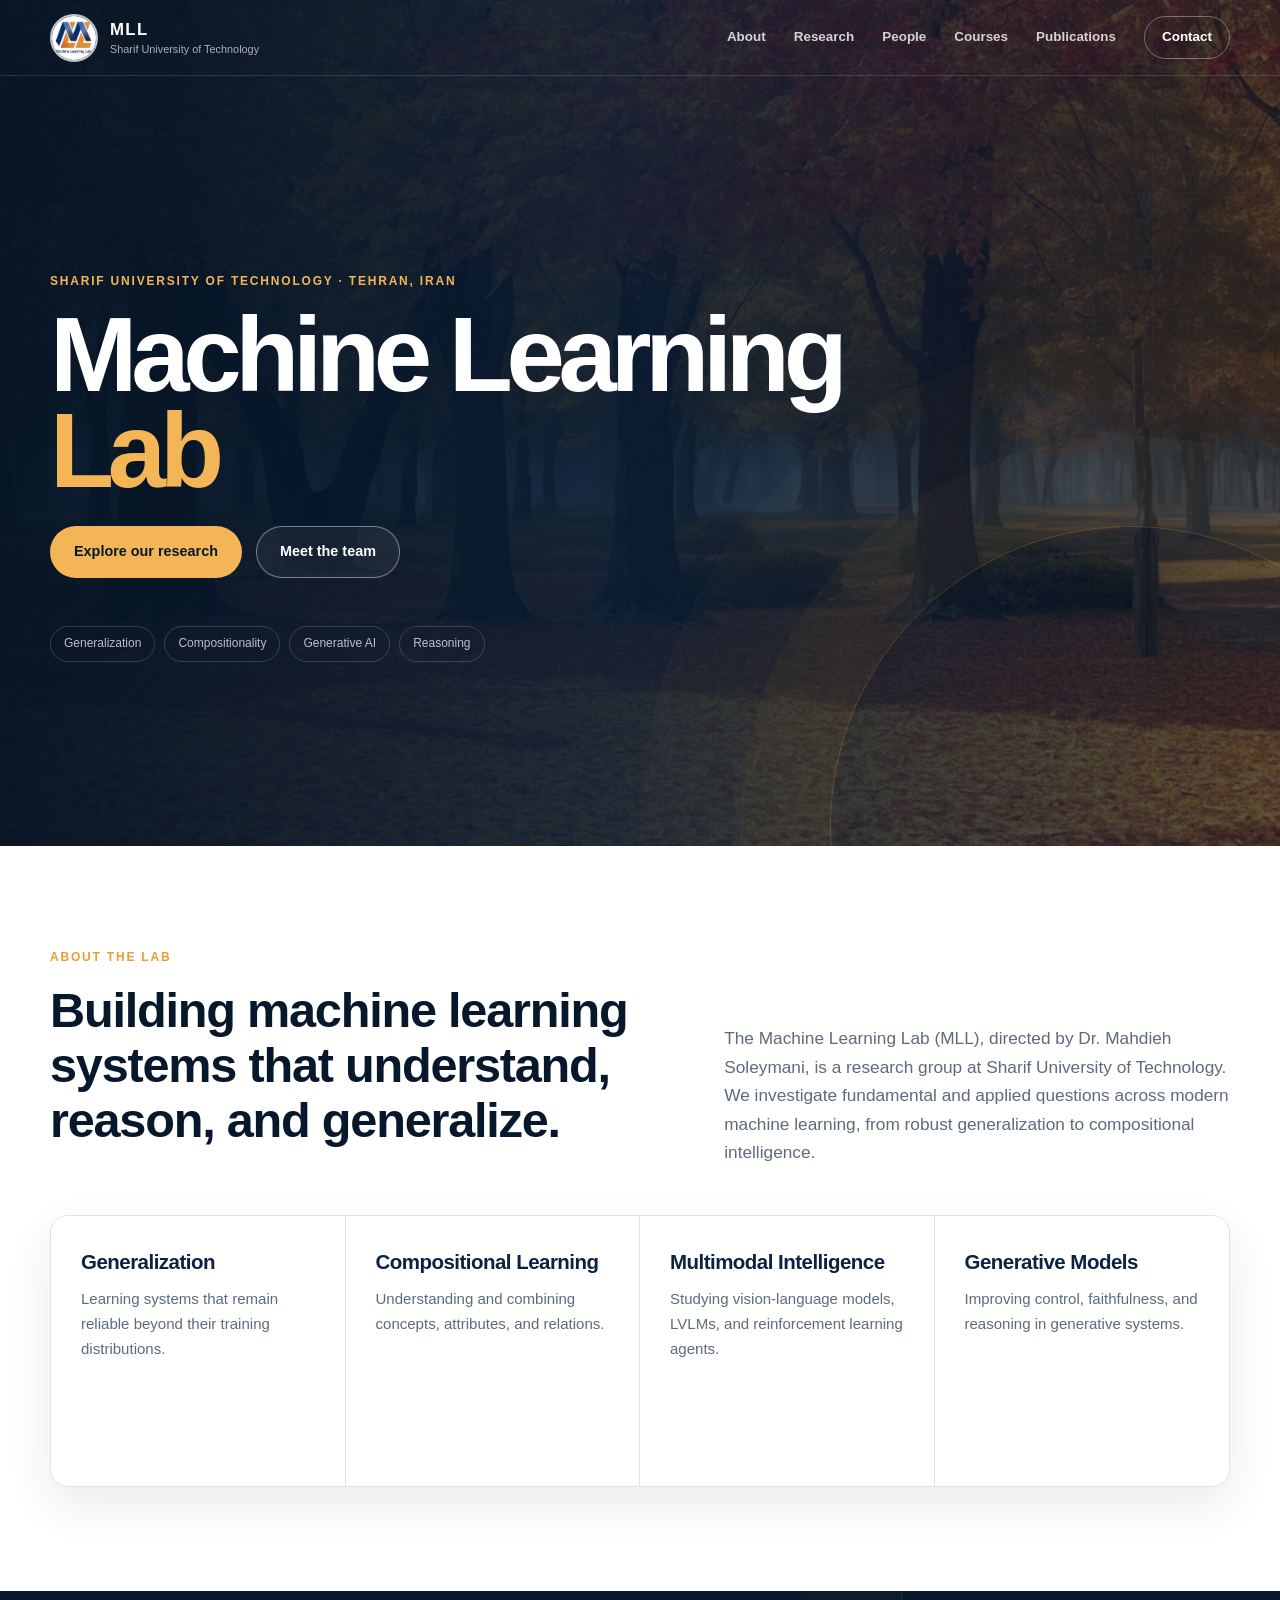
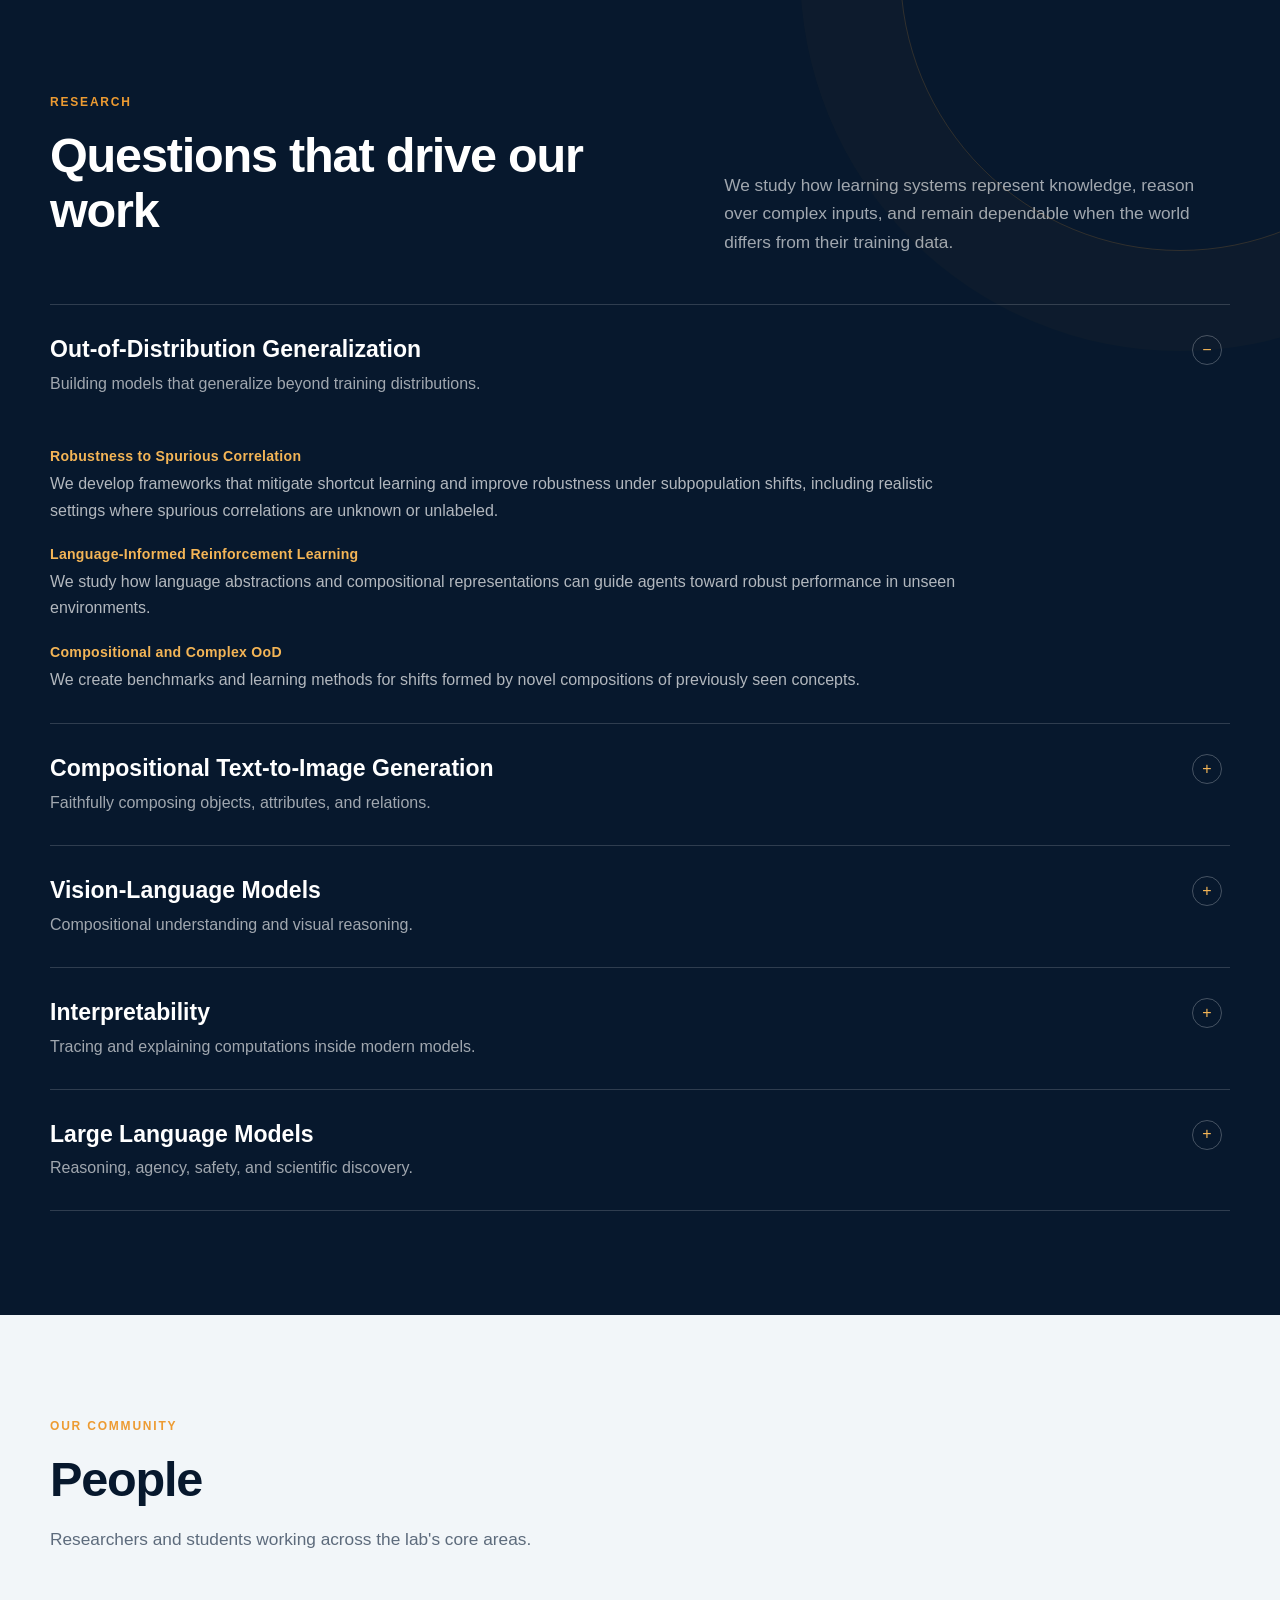
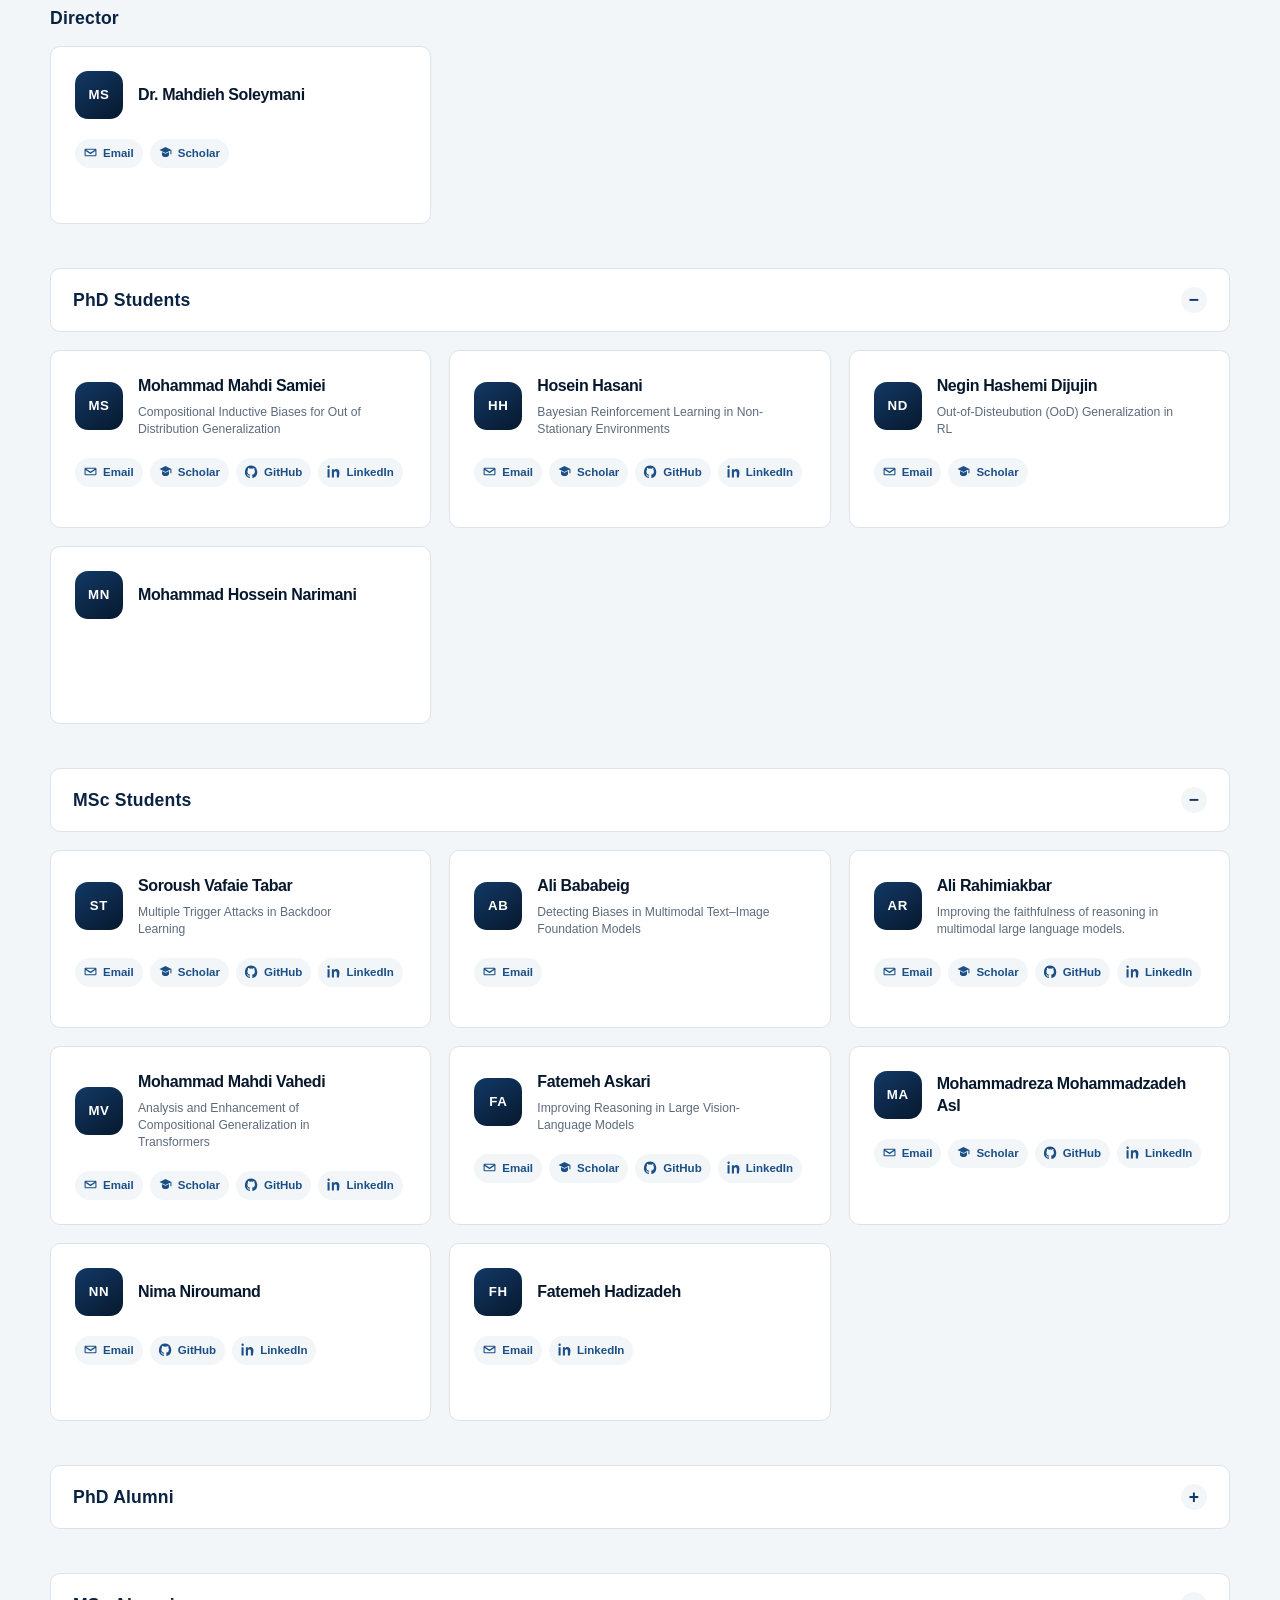
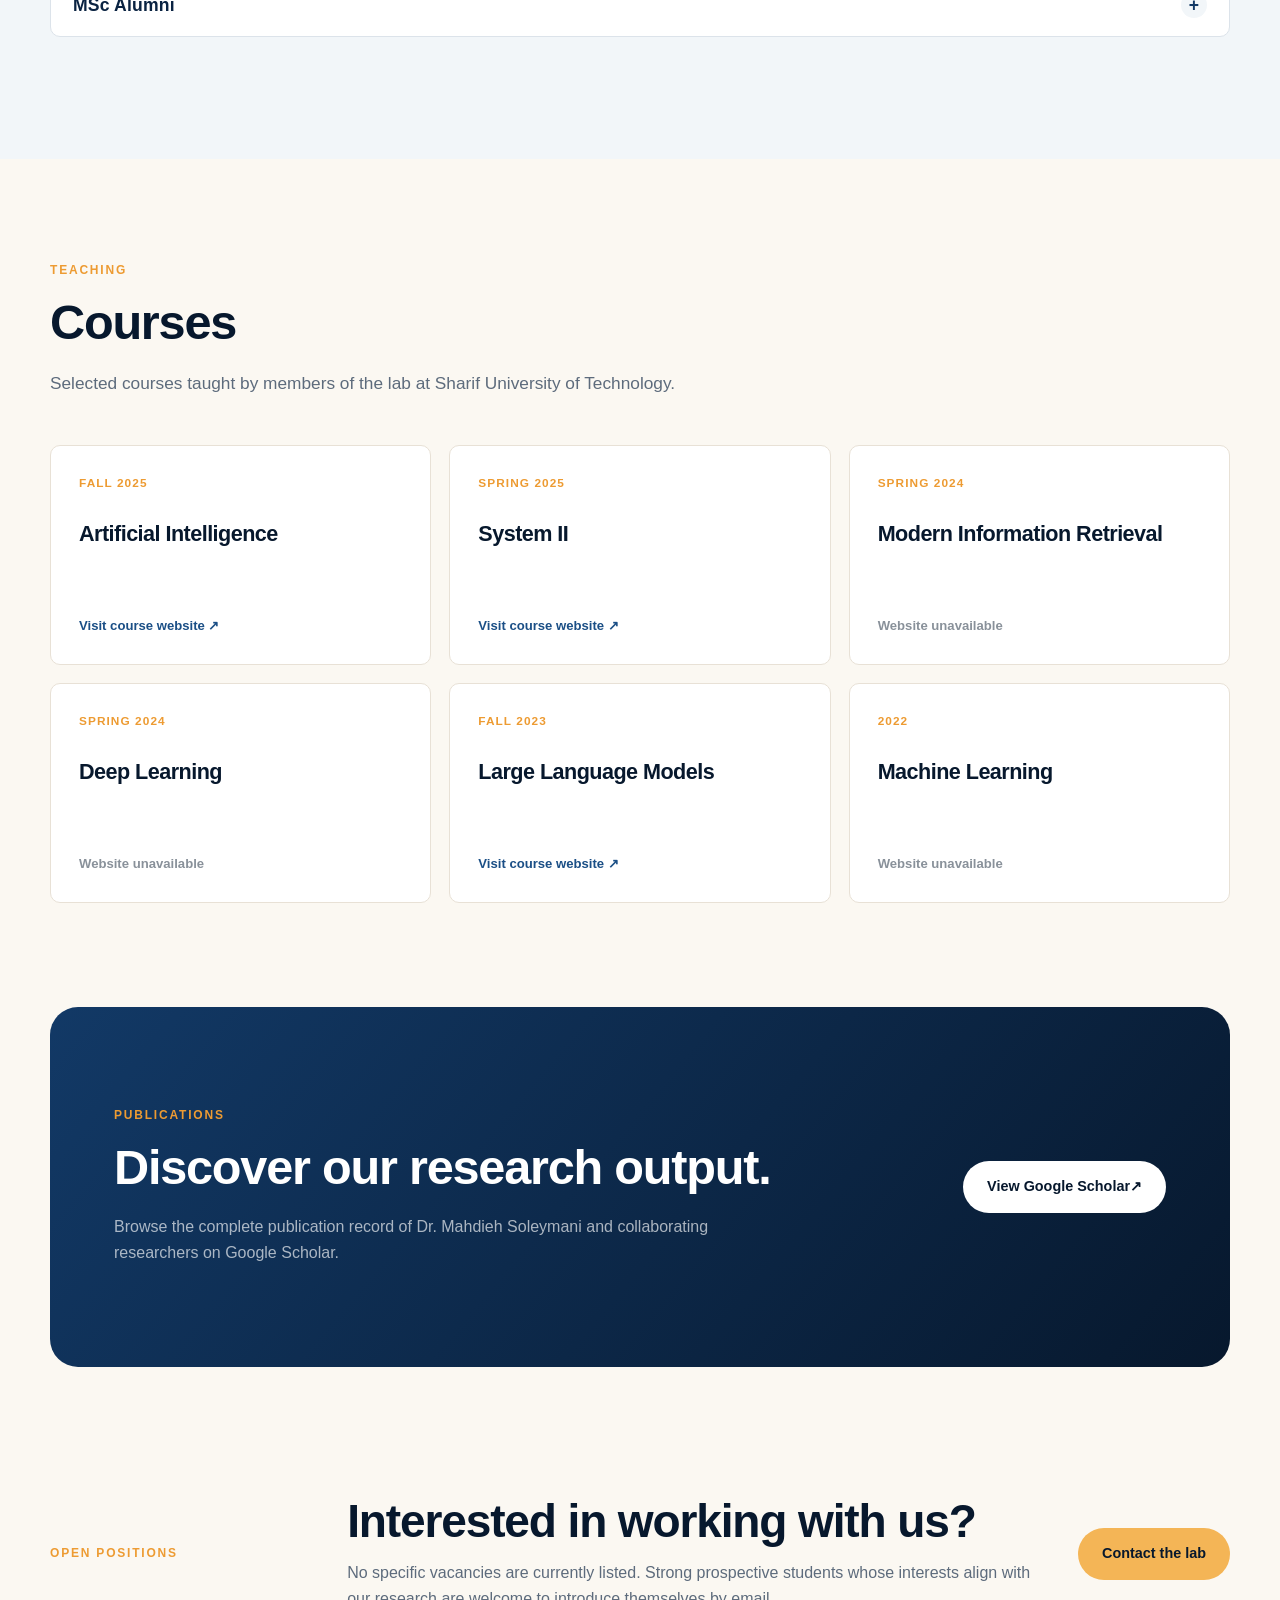
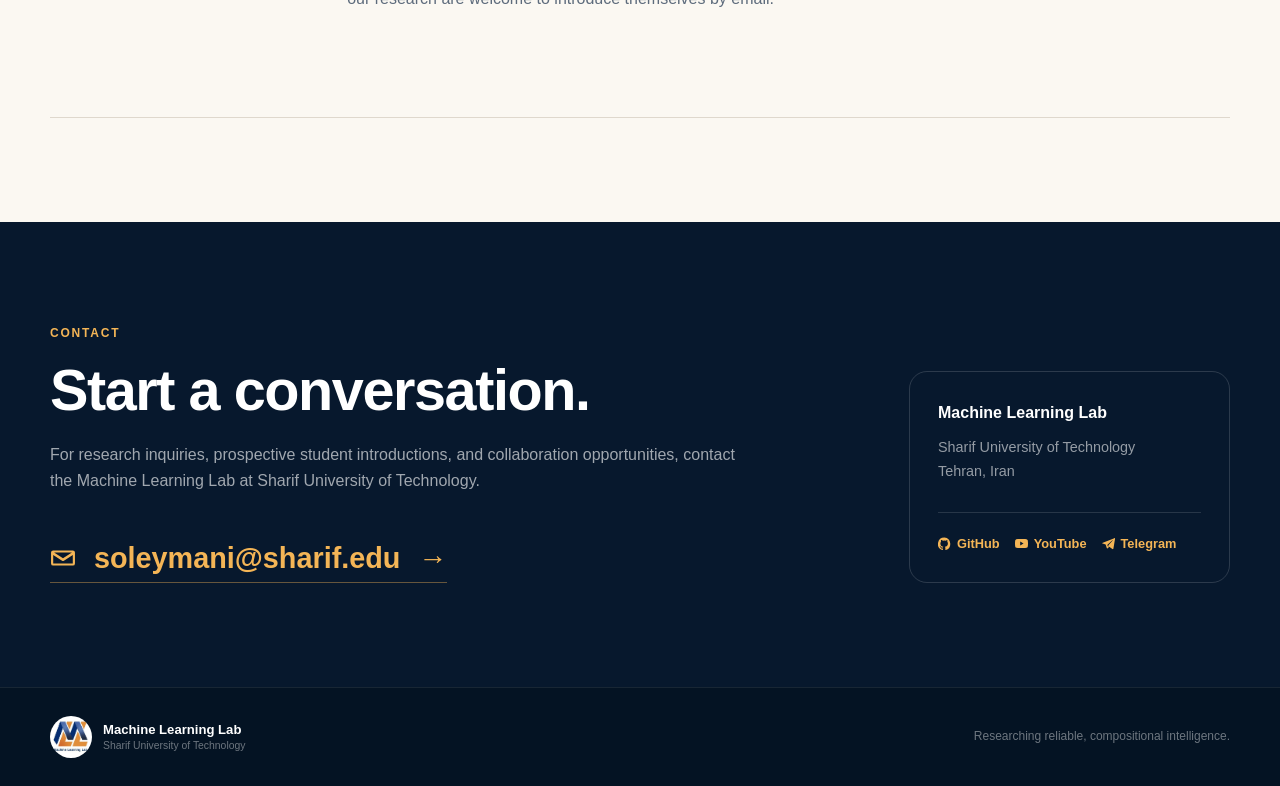
==== index.html @ 1fd3cbc5 "feat: update People section by re-adding Mohammadreza Mohammadzadeh Asl with contact links" ====
<!DOCTYPE html>
<html lang="en">
<head>

    <meta charset="utf-8">
    <meta name="viewport" content="width=device-width, initial-scale=1, shrink-to-fit=no">
    <meta name="description" content="Machine Learning Lab (MLL) at Sharif University of Technology. Research in machine learning, generalization, reinforcement learning, generative models, and vision-language models.">
    <meta name="author" content="Machine Learning Lab, Sharif University of Technology">
    <meta name="robots" content="index, follow">
    <link rel="canonical" href="https://sharif-ml-lab.github.io/">
    <link rel="icon" href="assets/imgs/mll_logo.jpg" type="image/jpeg">

    <meta property="og:type" content="website">
    <meta property="og:site_name" content="Machine Learning Lab | Sharif University of Technology">
    <meta property="og:title" content="Machine Learning Lab (MLL) | Sharif University of Technology">
    <meta property="og:description" content="Research in machine learning, generalization, reinforcement learning, generative models, and vision-language models.">
    <meta property="og:url" content="https://sharif-ml-lab.github.io/">
    <meta property="og:image" content="https://sharif-ml-lab.github.io/assets/imgs/mll_logo.jpg">
    <meta name="twitter:card" content="summary">
    <meta name="twitter:title" content="Machine Learning Lab (MLL) | Sharif University of Technology">
    <meta name="twitter:description" content="Research in machine learning at Sharif University of Technology.">

    <script type="application/ld+json">
    {
        "@context": "https://schema.org",
        "@type": "ResearchOrganization",
        "name": "Machine Learning Lab (MLL)",
        "alternateName": "Sharif MLL",
        "url": "https://sharif-ml-lab.github.io/",
        "logo": "https://sharif-ml-lab.github.io/assets/imgs/mll_logo.jpg",
        "description": "Machine learning research laboratory at Sharif University of Technology.",
        "parentOrganization": {
            "@type": "CollegeOrUniversity",
            "name": "Sharif University of Technology",
            "url": "https://en.sharif.edu/"
        },
        "email": "soleymani@sharif.edu",
        "sameAs": [
            "https://github.com/sharif-ml-lab",
            "https://youtube.com/@mll.sharif",
            "https://t.me/sutmll"
        ]
    }
    </script>

    <title>Machine Learning Lab (MLL) | Sharif University of Technology</title>
    <script>document.documentElement.classList.add('js');</script>
    <link rel="stylesheet" href="assets/css/site.css">

</head>
<body id="home">
<a class="skip-link" href="#main-content">Skip to main content</a>

<nav class="site-nav" aria-label="Main navigation">
    <div class="container nav-shell">
        <a class="nav-brand" href="#home" aria-label="Machine Learning Lab home">
            <img src="assets/imgs/mll_logo.jpg" alt="" width="52" height="52">
            <span><strong>MLL</strong><small>Sharif University of Technology</small></span>
        </a>
        <button class="nav-toggle" type="button" aria-expanded="false" aria-controls="site-menu">
            <span class="sr-only">Open navigation</span><span></span><span></span><span></span>
        </button>
        <div class="nav-menu" id="site-menu">
            <a href="#about" class="nav-link">About</a>
            <a href="#projects" class="nav-link">Research</a>
            <a href="#people" class="nav-link">People</a>
            <a href="#courses" class="nav-link">Courses</a>
            <a href="#publications" class="nav-link">Publications</a>
            <a href="#contact" class="nav-link nav-contact">Contact</a>
        </div>
    </div>
</nav>

<header class="hero">
    <div class="hero-pattern" aria-hidden="true"></div>
    <div class="container hero-content">
        <p class="eyebrow">Sharif University of Technology · Tehran, Iran</p>
        <h1>Machine Learning<br><span>Lab</span></h1>
        <div class="hero-actions">
            <a class="button button-primary" href="#projects">Explore our research</a>
            <a class="button button-secondary" href="#people">Meet the team</a>
        </div>
        <ul class="hero-topics" aria-label="Primary research areas">
            <li>Generalization</li><li>Compositionality</li><li>Generative AI</li><li>Reasoning</li>
        </ul>
    </div>
</header>

<main id="main-content">
<section class="section intro-section" id="about">
    <div class="container">
        <div class="section-heading split-heading">
            <div>
                <p class="eyebrow">About the lab</p>
                <h2>Building machine learning systems that understand, reason, and generalize.</h2>
            </div>
            <p>The Machine Learning Lab (MLL), directed by Dr. Mahdieh Soleymani, is a research group at Sharif University of Technology. We investigate fundamental and applied questions across modern machine learning, from robust generalization to compositional intelligence.</p>
        </div>
        <div class="focus-grid" aria-label="Research focus areas">
            <article class="focus-card"><h3>Generalization</h3><p>Learning systems that remain reliable beyond their training distributions.</p></article>
            <article class="focus-card"><h3>Compositional Learning</h3><p>Understanding and combining concepts, attributes, and relations.</p></article>
            <article class="focus-card"><h3>Multimodal Intelligence</h3><p>Studying vision-language models, LVLMs, and reinforcement learning agents.</p></article>
            <article class="focus-card"><h3>Generative Models</h3><p>Improving control, faithfulness, and reasoning in generative systems.</p></article>
        </div>
    </div>
</section>

<!-- People Section-->
<section class="section people-section" id="people">
    <div class="container">
        <div class="section-heading"><p class="eyebrow">Our community</p><h2>People</h2><p>Researchers and students working across the lab's core areas.</p></div>

        <!-- Director -->
        <h3 class="group-title">Director</h3>
        <div class="row">
            <div class="col-md-6 col-lg-4">
                <div class="card">
                    <div class="card-header">
                        <div class="mt-2">
                            <h4>Dr. Mahdieh Soleymani</h4>
                            
                        </div>
                    </div>
                    <div class="card-body">
                        <a href="mailto:soleymani@sharif.edu" class="mr-3" title="Email"><i class="fa fa-envelope"></i></a>
                        <a href="https://scholar.google.com/citations?user=S1U0KlgAAAAJ" class="mr-3" title="Scholar"><i class="fa fa-graduation-cap"></i></a>
                    </div>
                </div>
            </div>
        </div>

        <!-- PhD Students -->
        <h3 class="mt-5 mb-3" data-toggle="collapse" data-target="#phd-students" aria-expanded="false" aria-controls="phd-students" style="cursor: pointer;">
            PhD Students <i class="ti-angle-down ml-2 collapse-icon"></i>
        </h3>
        <div class="collapse" id="phd-students">
            <div class="row">
                <div class="col-md-6 col-lg-4">
                  <div class="card">
                    <div class="card-header">
                      <div class="mt-2">
                        <h4>Mohammad Mahdi Samiei</h4>
                        <p class="member-project">Compositional Inductive Biases for Out of Distribution Generalization</p>
                      </div>
                    </div>
                    <div class="card-body">
                      <a href="mailto:mohmahsamiei@gmail.com" class="mr-3" title="Email"><i class="fa fa-envelope"></i></a>
                      <a href="https://scholar.google.com/citations?user=JU-HR3QAAAAJ&amp;hl=en" class="mr-3" title="Scholar"><i class="fa fa-graduation-cap"></i></a>
                      <a href="https://github.com/mmsamiei" class="mr-3" title="GitHub"><i class="fa fa-github"></i></a>
                      <a href="https://www.linkedin.com/in/mmsamiei" title="LinkedIn"><i class="fa fa-linkedin"></i></a>
                    </div>
                  </div>
                </div>

                <div class="col-md-6 col-lg-4">
                  <div class="card">
                    <div class="card-header">
                      <div class="mt-2">
                        <h4>Hosein Hasani</h4>
                        <p class="member-project">Bayesian Reinforcement Learning in Non-Stationary Environments</p>
                      </div>
                    </div>
                    <div class="card-body">
                      <a href="mailto:hosein.hasani.ce@gmail.com" class="mr-3" title="Email"><i class="fa fa-envelope"></i></a>
                      <a href="https://scholar.google.com/citations?user=U59qHq4AAAAJ&amp;hl=en" class="mr-3" title="Scholar"><i class="fa fa-graduation-cap"></i></a>
                      <a href="https://github.com/HoseinHasani" class="mr-3" title="GitHub"><i class="fa fa-github"></i></a>
                      <a href="https://www.linkedin.com/in/hosein-hasani/" title="LinkedIn"><i class="fa fa-linkedin"></i></a>
                    </div>
                  </div>
                </div>

                <div class="col-md-6 col-lg-4">
                  <div class="card">
                    <div class="card-header">
                      <div class="mt-2">
                        <h4>Negin Hashemi Dijujin</h4>
                        <p class="member-project">Out-of-Disteubution (OoD) Generalization in RL</p>
                      </div>
                    </div>
                    <div class="card-body">
                      <a href="mailto:n.hashemi202@gmail.com" class="mr-3" title="Email"><i class="fa fa-envelope"></i></a>
                      <a href="https://scholar.google.com/citations?user=JSTpW1AAAAAJ&amp;hl=en" title="Scholar"><i class="fa fa-graduation-cap"></i></a>
                    </div>
                  </div>
                </div>

                <div class="col-md-6 col-lg-4">
                  <div class="card">
                    <div class="card-header">
                      <div class="mt-2">
                        <h4>Mohammad Hossein Narimani</h4>
                        
                      </div>
                    </div>
                    <div class="card-body">
                    </div>
                  </div>
                </div>

            </div>
        </div>

        <!-- MSc Students -->
        <h3 class="mt-5 mb-3" data-toggle="collapse" data-target="#msc-students" aria-expanded="false" aria-controls="msc-students" style="cursor: pointer;">
            MSc Students <i class="ti-angle-down ml-2 collapse-icon"></i>
        </h3>
        <div class="collapse" id="msc-students">
            <div class="row">
                <div class="col-md-6 col-lg-4">
                  <div class="card">
                    <div class="card-header">
                      <div class="mt-2">
                        <h4>Soroush Vafaie Tabar</h4>
                        <p class="member-project">Multiple Trigger Attacks in Backdoor Learning</p>
                      </div>
                    </div>
                    <div class="card-body">
                      <a href="mailto:svafaie@gmail.com" class="mr-3" title="Email"><i class="fa fa-envelope"></i></a>
                      <a href="https://scholar.google.com/citations?hl=en&amp;view_op=list_works&amp;gmla=AOv-ny9VSDrLihnNP2C6FErO_iRRMyw4ZqysT16Zopya2asdVU42veqWykHln4jvGNejS7PyNvsuDNb1tyzV-w&amp;user=gZBdt8MAAAAJ" class="mr-3" title="Scholar"><i class="fa fa-graduation-cap"></i></a>
                      <a href="https://github.com/Svafaiet" class="mr-3" title="GitHub"><i class="fa fa-github"></i></a>
                      <a href="https://www.linkedin.com/in/soroush-vafaie-tabar/" title="LinkedIn"><i class="fa fa-linkedin"></i></a>
                    </div>
                  </div>
                </div>

                <div class="col-md-6 col-lg-4">
                  <div class="card">
                    <div class="card-header">
                      <div class="mt-2">
                        <h4>Ali Bababeig</h4>
                        <p class="member-project">Detecting Biases in Multimodal Text–Image Foundation Models</p>
                      </div>
                    </div>
                    <div class="card-body">
                      <a href="mailto:mr.bababeig@gmail.com" title="Email"><i class="fa fa-envelope"></i></a>
                    </div>
                  </div>
                </div>

                <div class="col-md-6 col-lg-4">
                  <div class="card">
                    <div class="card-header">
                      <div class="mt-2">
                        <h4>Ali Rahimiakbar</h4>
                        <p class="member-project">Improving the faithfulness of reasoning in multimodal large language models.</p>
                      </div>
                    </div>
                    <div class="card-body">
                      <a href="mailto:alirahimyakbar@gmail.com" class="mr-3" title="Email"><i class="fa fa-envelope"></i></a>
                      <a href="https://scholar.google.com/citations?user=uaiopLcAAAAJ&amp;hl=en" class="mr-3" title="Scholar"><i class="fa fa-graduation-cap"></i></a>
                      <a href="https://github.com/AliRahimiakbar" class="mr-3" title="GitHub"><i class="fa fa-github"></i></a>
                      <a href="https://www.linkedin.com/in/ali-rahimiakbar-1a5762221/" title="LinkedIn"><i class="fa fa-linkedin"></i></a>
                    </div>
                  </div>
                </div>

                <div class="col-md-6 col-lg-4">
                  <div class="card">
                    <div class="card-header">
                      <div class="mt-2">
                        <h4>Mohammad Mahdi Vahedi</h4>
                        <p class="member-project">Analysis and Enhancement of Compositional Generalization in Transformers</p>
                      </div>
                    </div>
                    <div class="card-body">
                      <a href="mailto:m.m.vahedi13800@gmail.com" class="mr-3" title="Email"><i class="fa fa-envelope"></i></a>
                      <a href="https://scholar.google.com/citations?hl=en&amp;user=qbUA0d0AAAAJ" class="mr-3" title="Scholar"><i class="fa fa-graduation-cap"></i></a>
                      <a href="https://github.com/MMVahedi" class="mr-3" title="GitHub"><i class="fa fa-github"></i></a>
                      <a href="https://www.linkedin.com/in/mmvahedi/" title="LinkedIn"><i class="fa fa-linkedin"></i></a>
                    </div>
                  </div>
                </div>

                <div class="col-md-6 col-lg-4">
                  <div class="card">
                    <div class="card-header">
                      <div class="mt-2">
                        <h4>Fatemeh Askari</h4>
                        <p class="member-project">Improving Reasoning in Large Vision-Language Models</p>
                      </div>
                    </div>
                    <div class="card-body">
                      <a href="mailto:fatemehaskarijirhandeh@gmail.com" class="mr-3" title="Email"><i class="fa fa-envelope"></i></a>
                      <a href="https://scholar.google.com/citations?user=yN6hkccAAAAJ&amp;hl=en" class="mr-3" title="Scholar"><i class="fa fa-graduation-cap"></i></a>
                      <a href="https://github.com/FatemehAskari" class="mr-3" title="GitHub"><i class="fa fa-github"></i></a>
                      <a href="https://www.linkedin.com/in/fatemeh-askari-4045b9235?originalSubdomain=ir" title="LinkedIn"><i class="fa fa-linkedin"></i></a>
                    </div>
                  </div>
                </div>

                <div class="col-md-6 col-lg-4">
                  <div class="card">
                    <div class="card-header">
                      <div class="mt-2">
                        <h4>Mohammadreza Mohammadzadeh Asl</h4>
                        
                      </div>
                    </div>
                    <div class="card-body">
                      <a href="mailto:mohammadreza.mohammadzadeh.asl@gmail.com" class="mr-3" title="Email"><i class="fa fa-envelope"></i></a>
                      <a href="https://scholar.google.com/citations?user=g0t6YfwAAAAJ&amp;hl=en" class="mr-3" title="Scholar"><i class="fa fa-graduation-cap"></i></a>
                      <a href="https://github.com/Mohammadreza-mz" class="mr-3" title="GitHub"><i class="fa fa-github"></i></a>
                      <a href="https://www.linkedin.com/in/mohammadzadeh-asl/" title="LinkedIn"><i class="fa fa-linkedin"></i></a>
                    </div>
                  </div>
                </div>

                <div class="col-md-6 col-lg-4">
                  <div class="card">
                    <div class="card-header">
                      <div class="mt-2">
                        <h4>Nima Niroumand</h4>
                        
                      </div>
                    </div>
                    <div class="card-body">
                      <a href="mailto:nima.niroumand@ce.sharif.edu" class="mr-3" title="Email"><i class="fa fa-envelope"></i></a>
                      <a href="https://github.com/Nima-Niroumand" class="mr-3" title="GitHub"><i class="fa fa-github"></i></a>
                      <a href="https://www.linkedin.com/in/nima-niroumand-34986b272" title="LinkedIn"><i class="fa fa-linkedin"></i></a>
                    </div>
                  </div>
                </div>

                <div class="col-md-6 col-lg-4">
                  <div class="card">
                    <div class="card-header">
                      <div class="mt-2">
                        <h4>Fatemeh Hadizadeh</h4>
                      </div>
                    </div>
                    <div class="card-body">
                      <a href="mailto:fatemeh.hadizadeh97@sharif.edu" class="mr-3" title="Email"><i class="fa fa-envelope"></i></a>
                      <a href="https://www.linkedin.com/in/fatemeh-hadizadeh" title="LinkedIn"><i class="fa fa-linkedin"></i></a>
                    </div>
                  </div>
                </div>
            </div>
        </div>

        <!-- PhD Alumni -->
        <h3 class="mt-5 mb-3" data-toggle="collapse" data-target="#phd-alumni" aria-expanded="false" aria-controls="phd-alumni" style="cursor: pointer;">
            PhD Alumni <i class="ti-angle-down ml-2 collapse-icon"></i>
        </h3>
        <div class="collapse" id="phd-alumni">
            <div class="row">
                <div class="col-md-6 col-lg-4">
                  <div class="card">
                    <div class="card-header">
                      <div class="mt-2">
                        <h4>Adeleh Bitarafan</h4>
                        <p class="member-project">Weakly Supervised Learning in 3D Medical Image Segmentation</p>
                      </div>
                    </div>
                    <div class="card-body">
                      <a href="mailto:bitarafan@ce.sharif.edu" class="mr-3" title="Email"><i class="fa fa-envelope"></i></a>
                      <a href="https://scholar.google.com/citations?user=esgFCpgAAAAJ&amp;hl=en" class="mr-3" title="Scholar"><i class="fa fa-graduation-cap"></i></a>
                      <a href="https://github.com/AdelehBitarafan" class="mr-3" title="GitHub"><i class="fa fa-github"></i></a>
                      <a href="https://de.linkedin.com/in/adeleh-bitarafan-81748345" title="LinkedIn"><i class="fa fa-linkedin"></i></a>
                    </div>
                  </div>
                </div>

                <div class="col-md-6 col-lg-4">
                  <div class="card">
                    <div class="card-header">
                      <div class="mt-2">
                        <h4>Mahsa Ghorbani</h4>
                        <p class="member-project">Learning Node Embedding in Complex Networks</p>
                      </div>
                    </div>
                    <div class="card-body">
                      <a href="mailto:m.ghorbani1991@gmail.com" class="mr-3" title="Email"><i class="fa fa-envelope"></i></a>
                      <a href="https://scholar.google.com/citations?user=EmdaOz0AAAAJ&amp;hl=en" class="mr-3" title="Scholar"><i class="fa fa-graduation-cap"></i></a>
                      <a href="https://github.com/mahsa91" class="mr-3" title="GitHub"><i class="fa fa-github"></i></a>
                      <a href="https://de.linkedin.com/in/mahsa-ghorbani-b6301a41" title="LinkedIn"><i class="fa fa-linkedin"></i></a>
                    </div>
                  </div>
                </div>

                <div class="col-md-6 col-lg-4">
                  <div class="card">
                    <div class="card-header">
                      <div class="mt-2">
                        <h4>Fatemeh Seyedsalehi</h4>
                        <p class="member-project">Deep Learning in a Structured Output Space</p>
                      </div>
                    </div>
                    <div class="card-body">
                      <a href="mailto:fateme.ssalehi@gmail.com" class="mr-3" title="Email"><i class="fa fa-envelope"></i></a>
                      <a href="https://ir.linkedin.com/in/fatemeh-seyyedsalehi-586928155" title="LinkedIn"><i class="fa fa-linkedin"></i></a>
                    </div>
                  </div>
                </div>

                <div class="col-md-6 col-lg-4">
                  <div class="card">
                    <div class="card-header">
                      <div class="mt-2">
                        <h4>Faezeh Faez</h4>
                        <p class="member-project">Deep Conditional Graph Generation for Network Completion</p>
                      </div>
                    </div>
                    <div class="card-body">
                      <a href="mailto:faezeh.faez@gmail.com" class="mr-3" title="Email"><i class="fa fa-envelope"></i></a>
                      <a href="https://scholar.google.com/citations?user=D4gvIl8AAAAJ&amp;hl=en" class="mr-3" title="Scholar"><i class="fa fa-graduation-cap"></i></a>
                      <a href="https://ca.linkedin.com/in/faezeh-faez-73abb579" title="LinkedIn"><i class="fa fa-linkedin"></i></a>
                    </div>
                  </div>
                </div>

            </div>
        </div>

        <!-- MSc Alumni -->
        <h3 class="mt-5 mb-3" data-toggle="collapse" data-target="#msc-alumni" aria-expanded="false" aria-controls="msc-alumni" style="cursor: pointer;">
            MSc Alumni <i class="ti-angle-down ml-2 collapse-icon"></i>
        </h3>
        <div class="collapse" id="msc-alumni">
            <div class="row">
                <div class="col-md-6 col-lg-4">
                  <div class="card">
                    <div class="card-header">
                      <div class="mt-2">
                        <h4>Seyed Mohammad Hadi Hosseini</h4>
                        <p class="member-project">Uncertainty-based Reasoning in Large Language Models</p>
                      </div>
                    </div>
                    <div class="card-body">
                      <a href="mailto:hadi.hosseini0171@gmail.com" class="mr-3" title="Email"><i class="fa fa-envelope"></i></a>
                      <a href="https://scholar.google.com/citations?user=no7AJ78AAAAJ&amp;hl=en" class="mr-3" title="Google Scholar"><i class="fa fa-graduation-cap"></i></a>
                      <a href="https://github.com/hadi-hosseini/" class="mr-3" title="GitHub"><i class="fa fa-github"></i></a>
                      <a href="https://ir.linkedin.com/in/seyed-mohammad-hadi-hosseini-37086a301" class="mr-3" title="LinkedIn"><i class="fa fa-linkedin"></i></a>
                    </div>
                  </div>
                </div>

                <div class="col-md-6 col-lg-4">
                  <div class="card">
                    <div class="card-header">
                      <div class="mt-2">
                        <h4>Arash Marioriyad</h4>
                        <p class="member-project">Compositional Generation in Text-to-image Models</p>
                      </div>
                    </div>
                    <div class="card-body">
                      <a href="mailto:arashmarioriyad@gmail.com" class="mr-3" title="Email"><i class="fa fa-envelope"></i></a>
                      <a href="https://github.com/Arash-Mari-Oriyad" class="mr-3" title="GitHub"><i class="fa fa-github"></i></a>
                      <a href="https://www.linkedin.com/in/arash-mari-oriyad/" class="mr-3" title="LinkedIn"><i class="fa fa-linkedin"></i></a>
                    </div>
                  </div>
                </div>

                <div class="col-md-6 col-lg-4">
                  <div class="card">
                    <div class="card-header">
                      <div class="mt-2">
                        <h4>Mohammad Mozafari</h4>
                        <p class="member-project">Meta-learning in 3D medical image segmentation</p>
                      </div>
                    </div>
                    <div class="card-body">
                      <a href="mailto:mozafari.mmd@gmail.com" class="mr-3" title="Email"><i class="fa fa-envelope"></i></a>
                      <a href="https://scholar.google.com/citations?user=g9T6ZQoAAAAJ&amp;hl=en&amp;oi=sra" class="mr-3" title="Google Scholar"><i class="fa fa-graduation-cap"></i></a>
                      <a href="https://www.linkedin.com/in/mohammadmozafari/" class="mr-3" title="LinkedIn"><i class="fa fa-linkedin"></i></a>
                    </div>
                  </div>
                </div>

                <div class="col-md-6 col-lg-4">
                  <div class="card">
                    <div class="card-header">
                      <div class="mt-2">
                        <h4>Ali Abdollahi</h4>
                        <p class="member-project">Compositional Generalization in Vision-Language Models</p>
                      </div>
                    </div>
                    <div class="card-body">
                      <a href="mailto:aliabdollahi024a@gmail.com" class="mr-3" title="Email"><i class="fa fa-envelope"></i></a>
                      <a href="https://scholar.google.com/citations?user=Z-Qe3VsAAAAJ&amp;hl=en" class="mr-3" title="Google Scholar"><i class="fa fa-graduation-cap"></i></a>
                      <a href="https://hk.linkedin.com/in/ali-abdollahi024a" class="mr-3" title="LinkedIn"><i class="fa fa-linkedin"></i></a>
                    </div>
                  </div>
                </div>

                <div class="col-md-6 col-lg-4">
                  <div class="card">
                    <div class="card-header">
                      <div class="mt-2">
                        <h4>Alireza Roshanzamir</h4>
                        <p class="member-project">Alzheimer’s Disease Diagnosis using Description Test</p>
                      </div>
                    </div>
                    <div class="card-body">
                      <a href="mailto:a.roshanzamir1996@gmail.com" class="mr-3" title="Email"><i class="fa fa-envelope"></i></a>
                      <a href="https://scholar.google.com/citations?user=SmK4l_IAAAAJ&amp;hl=en" class="mr-3" title="Google Scholar"><i class="fa fa-graduation-cap"></i></a>
                      <a href="https://github.com/AlirezaRoshanzamir" class="mr-3" title="GitHub"><i class="fa fa-github"></i></a>
                      <a href="https://www.linkedin.com/in/alireza-roshanzamir" class="mr-3" title="LinkedIn"><i class="fa fa-linkedin"></i></a>
                    </div>
                  </div>
                </div>

                <div class="col-md-6 col-lg-4">
                  <div class="card">
                    <div class="card-header">
                      <div class="mt-2">
                        <h4>Alireza Sahaf Naeini</h4>
                        <p class="member-project">Deep Networks in Reinforcement Learning</p>
                      </div>
                    </div>
                    <div class="card-body">
                      <a href="mailto:alisahaf70@gmail.com" class="mr-3" title="Email"><i class="fa fa-envelope"></i></a>
                      <a href="https://scholar.google.com/citations?user=0PaY-bYAAAAJ&amp;hl=en" class="mr-3" title="Google Scholar"><i class="fa fa-graduation-cap"></i></a>
                    </div>
                  </div>
                </div>

                <div class="col-md-6 col-lg-4">
                  <div class="card">
                    <div class="card-header">
                      <div class="mt-2">
                        <h4>AmirHossein Ameli Kalkhoran</h4>
                        <p class="member-project">Continual learning using unsupervised data</p>
                      </div>
                    </div>
                    <div class="card-body">
                      <a href="mailto:amirahosseinameli@gmail.com" class="mr-3" title="Email"><i class="fa fa-envelope"></i></a>
                    </div>
                  </div>
                </div>

                <div class="col-md-6 col-lg-4">
                  <div class="card">
                    <div class="card-header">
                      <div class="mt-2">
                        <h4>AmirShayan Haghipour</h4>
                        <p class="member-project">Using deep generative models for event sequence generation in recommender systems</p>
                      </div>
                    </div>
                    <div class="card-body">
                      <a href="mailto:amirshayanhaghi@gmail.com" class="mr-3" title="Email"><i class="fa fa-envelope"></i></a>
                      <a href="https://www.linkedin.com/in/amirshayan-haghipour-b6a51597" class="mr-3" title="LinkedIn"><i class="fa fa-linkedin"></i></a>
                    </div>
                  </div>
                </div>

                <div class="col-md-6 col-lg-4">
                  <div class="card">
                    <div class="card-header">
                      <div class="mt-2">
                        <h4>Amir Ali Moinfar</h4>
                        <p class="member-project">Single-Cell RNA-seq Dropout Imputation and Noise Reduction by Machine Learning</p>
                      </div>
                    </div>
                    <div class="card-body">
                      <a href="mailto:moinfar.amirali@gmail.com" class="mr-3" title="Email"><i class="fa fa-envelope"></i></a>
                      <a href="https://scholar.google.com/citations?user=Cu0uyIMAAAAJ&amp;hl=en" class="mr-3" title="Google Scholar"><i class="fa fa-graduation-cap"></i></a>
                      <a href="https://github.com/moinfar" class="mr-3" title="GitHub"><i class="fa fa-github"></i></a>
                      <a href="https://de.linkedin.com/in/amir-ali-moinfar-97311678" class="mr-3" title="LinkedIn"><i class="fa fa-linkedin"></i></a>
                    </div>
                  </div>
                </div>

                <div class="col-md-6 col-lg-4">
                  <div class="card">
                    <div class="card-header">
                      <div class="mt-2">
                        <h4>Amir Akbarnejad</h4>
                        <p class="member-project">Probabilistic Approach for Multi-label Classification</p>
                      </div>
                    </div>
                    <div class="card-body">
                      <a href="mailto:a.akbanejad@gmail.com" class="mr-3" title="Email"><i class="fa fa-envelope"></i></a>
                      <a href="https://scholar.google.com/citations?user=RvpuPcoAAAAJ&amp;hl=en" class="mr-3" title="Google Scholar"><i class="fa fa-graduation-cap"></i></a>
                      <a href="https://amirakbarnejad.github.io/" class="mr-3" title="GitHub"><i class="fa fa-github"></i></a>
                      <a href="https://uk.linkedin.com/in/amir-hossein-hosseini-akbarnejad-0b182935b" class="mr-3" title="LinkedIn"><i class="fa fa-linkedin"></i></a>
                    </div>
                  </div>
                </div>

                <div class="col-md-6 col-lg-4">
                  <div class="card">
                    <div class="card-header">
                      <div class="mt-2">
                        <h4>Danial Alihosseini</h4>
                        <p class="member-project">Conditional Text Generation with Deep Generative Models</p>
                      </div>
                    </div>
                    <div class="card-body">
                      <a href="mailto:danial.alihosseini@gmail.com" class="mr-3" title="Email"><i class="fa fa-envelope"></i></a>
                      <a href="https://scholar.google.com/citations?user=q1PlUV4AAAAJ&amp;hl=en" class="mr-3" title="Google Scholar"><i class="fa fa-graduation-cap"></i></a>
                      <a href="https://github.com/Danial-Alh" class="mr-3" title="GitHub"><i class="fa fa-github"></i></a>
                      <a href="https://ir.linkedin.com/in/danial-alihosseini" class="mr-3" title="LinkedIn"><i class="fa fa-linkedin"></i></a>
                    </div>
                  </div>
                </div>

                <div class="col-md-6 col-lg-4">
                  <div class="card">
                    <div class="card-header">
                      <div class="mt-2">
                        <h4>Ehsan Montahaei</h4>
                        <p class="member-project">Adversarial Networks for Sequence Generation</p>
                      </div>
                    </div>
                    <div class="card-body">
                      <a href="mailto:ehsan.montahaie@gmail.com" class="mr-3" title="Email"><i class="fa fa-envelope"></i></a>
                      <a href="https://scholar.google.com/citations?user=hzcep2cAAAAJ&amp;hl=en" class="mr-3" title="Google Scholar"><i class="fa fa-graduation-cap"></i></a>
                      <a href="https://iams4n.github.io/" class="mr-3" title="GitHub"><i class="fa fa-github"></i></a>
                      <a href="https://ir.linkedin.com/in/ehsan-montahaei" class="mr-3" title="LinkedIn"><i class="fa fa-linkedin"></i></a>
                    </div>
                  </div>
                </div>

                <div class="col-md-6 col-lg-4">
                  <div class="card">
                    <div class="card-header">
                      <div class="mt-2">
                        <h4>Fahimeh Hosseini Noohdani</h4>
                        <p class="member-project">Out-of-Distribution Generalization of Image Classifiers</p>
                      </div>
                    </div>
                    <div class="card-body">
                      <a href="mailto:fahim.hosseini.77@gmail.com" class="mr-3" title="Email"><i class="fa fa-envelope"></i></a>
                      <a href="https://scholar.google.com/citations?user=hWWXh3wAAAAJ&amp;hl=en" class="mr-3" title="Google Scholar"><i class="fa fa-graduation-cap"></i></a>
                      <a href="https://github.com/fhn98" class="mr-3" title="GitHub"><i class="fa fa-github"></i></a>
                    </div>
                  </div>
                </div>

                <div class="col-md-6 col-lg-4">
                  <div class="card">
                    <div class="card-header">
                      <div class="mt-2">
                        <h4>Faridoun Mehri</h4>
                        <p class="member-project">Balancing Gradient Flow for Universally Better Transformer Attributions</p>
                      </div>
                    </div>
                    <div class="card-body">
                      <a href="mailto:feraidoonmehri@gmail.com" class="mr-3" title="Email"><i class="fa fa-envelope"></i></a>
                      <a href="https://github.com/NightMachinery" class="mr-3" title="GitHub"><i class="fa fa-github"></i></a>
                      <a href="https://es.linkedin.com/in/feraidoon-mehri" class="mr-3" title="LinkedIn"><i class="fa fa-linkedin"></i></a>
                    </div>
                  </div>
                </div>

                <div class="col-md-6 col-lg-4">
                  <div class="card">
                    <div class="card-header">
                      <div class="mt-2">
                        <h4>Fatemeh Farahnak-Ghazani</h4>
                        <p class="member-project">Multi-label Classification by Considering Label Dependencies</p>
                      </div>
                    </div>
                    <div class="card-body">
                      <a href="mailto:f.farahnak.g@gmail.com" class="mr-3" title="Email"><i class="fa fa-envelope"></i></a>
                      <a href="https://scholar.google.com/citations?user=_sNIxxsAAAAJ&amp;hl=en" class="mr-3" title="Google Scholar"><i class="fa fa-graduation-cap"></i></a>
                    </div>
                  </div>
                </div>

                <div class="col-md-6 col-lg-4">
                  <div class="card">
                    <div class="card-header">
                      <div class="mt-2">
                        <h4>Hossein Khalili</h4>
                        <p class="member-project">3D Medical Images Segmentation by Effective Utilization of Unlabeled Data</p>
                      </div>
                    </div>
                    <div class="card-body">
                      <a href="mailto:hosseinhkh@live.com" class="mr-3" title="Email"><i class="fa fa-envelope"></i></a>
                      <a href="https://scholar.google.com/citations?user=eRdueD0AAAAJ&amp;hl=en" class="mr-3" title="Google Scholar"><i class="fa fa-graduation-cap"></i></a>
                      <a href="https://www.linkedin.com/in/hossein-khalili-658282ab" class="mr-3" title="LinkedIn"><i class="fa fa-linkedin"></i></a>
                    </div>
                  </div>
                </div>

                <div class="col-md-6 col-lg-4">
                  <div class="card">
                    <div class="card-header">
                      <div class="mt-2">
                        <h4>Mahdi Ghaznavi</h4>
                        <p class="member-project">Robust Learning to Spurious Correlation without Access to Group Annotation</p>
                      </div>
                    </div>
                    <div class="card-body">
                      <a href="mailto:mahdi.ghaznavi91@sharif.edu" class="mr-3" title="Email"><i class="fa fa-envelope"></i></a>
                      <a href="https://scholar.google.com/citations?user=_Bg7EykAAAAJ&amp;hl=en" class="mr-3" title="Google Scholar"><i class="fa fa-graduation-cap"></i></a>
                      <a href="https://github.com/mahdighaznavi" class="mr-3" title="GitHub"><i class="fa fa-github"></i></a>
                      <a href="https://ir.linkedin.com/in/mahdi-ghaznavi-4521311a6" class="mr-3" title="LinkedIn"><i class="fa fa-linkedin"></i></a>
                    </div>
                  </div>
                </div>

                <div class="col-md-6 col-lg-4">
                  <div class="card">
                    <div class="card-header">
                      <div class="mt-2">
                        <h4>Marzieh Gheisari</h4>
                        <p class="member-project">Unsupervised Domain Adaptation</p>
                      </div>
                    </div>
                    <div class="card-body">
                      <a href="mailto:m.gheisari69@gmail.com" class="mr-3" title="Email"><i class="fa fa-envelope"></i></a>
                      <a href="https://scholar.google.com/citations?user=hz_Lz9IAAAAJ&amp;hl=en" class="mr-3" title="Google Scholar"><i class="fa fa-graduation-cap"></i></a>
                      <a href="https://mgheisar.github.io/" class="mr-3" title="GitHub"><i class="fa fa-github"></i></a>
                      <a href="https://fr.linkedin.com/in/marzieh-gheisari-45019758" class="mr-3" title="LinkedIn"><i class="fa fa-linkedin"></i></a>
                    </div>
                  </div>
                </div>

                <div class="col-md-6 col-lg-4">
                  <div class="card">
                    <div class="card-header">
                      <div class="mt-2">
                        <h4>Melika Behjati</h4>
                        <p class="member-project">Adversarial Robustness of Deep Neural Networks in Text Domain</p>
                      </div>
                    </div>
                    <div class="card-body">
                      <a href="mailto:melikabehjati@gmail.com" class="mr-3" title="Email"><i class="fa fa-envelope"></i></a>
                      <a href="https://scholar.google.com/citations?user=02sCdLEAAAAJ&amp;hl=en" class="mr-3" title="Google Scholar"><i class="fa fa-graduation-cap"></i></a>
                      <a href="https://ch.linkedin.com/in/melika-behjati" class="mr-3" title="LinkedIn"><i class="fa fa-linkedin"></i></a>
                    </div>
                  </div>
                </div>

                <div class="col-md-6 col-lg-4">
                  <div class="card">
                    <div class="card-header">
                      <div class="mt-2">
                        <h4>Amin Banayeeanzade</h4>
                        <p class="member-project">Meta-Continual Learning</p>
                      </div>
                    </div>
                    <div class="card-body">
                      <a href="mailto:m.banayeean@gmail.com" class="mr-3" title="Email"><i class="fa fa-envelope"></i></a>
                      <a href="https://scholar.google.com/citations?user=QnujJhEAAAAJ&amp;hl=en" class="mr-3" title="Google Scholar"><i class="fa fa-graduation-cap"></i></a>
                      <a href="https://github.com/aminbana" class="mr-3" title="GitHub"><i class="fa fa-github"></i></a>
                      <a href="https://www.linkedin.com/in/aminbana" class="mr-3" title="LinkedIn"><i class="fa fa-linkedin"></i></a>
                    </div>
                  </div>
                </div>

                <div class="col-md-6 col-lg-4">
                  <div class="card">
                    <div class="card-header">
                      <div class="mt-2">
                        <h4>Mohamadreza Fereydooni</h4>
                        <p class="member-project">Many-Class Few-Shot Classification</p>
                      </div>
                    </div>
                    <div class="card-body">
                      <a href="mailto:imohamadreza7@gmail.com" class="mr-3" title="Email"><i class="fa fa-envelope"></i></a>
                      <a href="https://scholar.google.com/citations?user=W06Uw7wAAAAJ&amp;hl=en" class="mr-3" title="Google Scholar"><i class="fa fa-graduation-cap"></i></a>
                      <a href="https://github.com/mohamadreza99" class="mr-3" title="GitHub"><i class="fa fa-github"></i></a>
                      <a href="https://www.linkedin.com/in/mohamadreza-fereydooni" class="mr-3" title="LinkedIn"><i class="fa fa-linkedin"></i></a>
                    </div>
                  </div>
                </div>

                <div class="col-md-6 col-lg-4">
                  <div class="card">
                    <div class="card-header">
                      <div class="mt-2">
                        <h4>Omid Abbasi</h4>
                        <p class="member-project">Deep Learning in Recommender Systems</p>
                      </div>
                    </div>
                    <div class="card-body">
                      <a href="mailto:kibo.abbasi@gmail.com" class="mr-3" title="Email"><i class="fa fa-envelope"></i></a>
                    </div>
                  </div>
                </div>

                <div class="col-md-6 col-lg-4">
                  <div class="card">
                    <div class="card-header">
                      <div class="mt-2">
                        <h4>Parishad BehnamGhader</h4>
                        <p class="member-project">Graph-based Word Embedding using Deep Neural Networks</p>
                      </div>
                    </div>
                    <div class="card-body">
                      <a href="mailto:pbehnamghader@gmail.com" class="mr-3" title="Email"><i class="fa fa-envelope"></i></a>
                      <a href="https://scholar.google.com/citations?user=pw9mblYAAAAJ&amp;hl=en" class="mr-3" title="Google Scholar"><i class="fa fa-graduation-cap"></i></a>
                      <a href="https://parishadbehnam.github.io/" class="mr-3" title="GitHub"><i class="fa fa-github"></i></a>
                      <a href="https://ca.linkedin.com/in/parishadbehnam" class="mr-3" title="LinkedIn"><i class="fa fa-linkedin"></i></a>
                    </div>
                  </div>
                </div>

                <div class="col-md-6 col-lg-4">
                  <div class="card">
                    <div class="card-header">
                      <div class="mt-2">
                        <h4>Rasool Mirzaiezadeh</h4>
                        <p class="member-project">Few-Shot Semantic Segmentation using Meta-Learning</p>
                      </div>
                    </div>
                    <div class="card-body">
                      <a href="mailto:mirzaierasoul75@gmail.com" class="mr-3" title="Email"><i class="fa fa-envelope"></i></a>
                    </div>
                  </div>
                </div>

                <div class="col-md-6 col-lg-4">
                  <div class="card">
                    <div class="card-header">
                      <div class="mt-2">
                        <h4>Sarah Rastegar</h4>
                        <p class="member-project">Deep Multi-Modal Learning</p>
                      </div>
                    </div>
                    <div class="card-body">
                      <a href="mailto:s.rastegar2@uva.nl" class="mr-3" title="Email"><i class="fa fa-envelope"></i></a>
                      <a href="https://scholar.google.com/citations?user=e_HGE3gAAAAJ&amp;hl=en" class="mr-3" title="Google Scholar"><i class="fa fa-graduation-cap"></i></a>
                      <a href="https://sarahrastegar.github.io/" class="mr-3" title="GitHub"><i class="fa fa-github"></i></a>
                    </div>
                  </div>
                </div>

                <div class="col-md-6 col-lg-4">
                  <div class="card">
                    <div class="card-header">
                      <div class="mt-2">
                        <h4>Seyed Alireza Mirmohammad Sadeghi</h4>
                        <p class="member-project">Deep Video Captioning using Recurrent Neural Networks</p>
                      </div>
                    </div>
                    <div class="card-body">
                      <a href="mailto:alirezasadeghi71@gmail.com" class="mr-3" title="Email"><i class="fa fa-envelope"></i></a>
                    </div>
                  </div>
                </div>

                <div class="col-md-6 col-lg-4">
                  <div class="card">
                    <div class="card-header">
                      <div class="mt-2">
                        <h4>Roostaiyan Seyed Mahdi</h4>
                        <p class="member-project">Multi-modal Distance Metric Learning</p>
                      </div>
                    </div>
                    <div class="card-body">
                      <a href="mailto:mips00@gmail.com" class="mr-3" title="Email"><i class="fa fa-envelope"></i></a>
                      <a href="https://scholar.google.com/citations?user=NaYJz5kAAAAJ&amp;hl=en" class="mr-3" title="Google Scholar"><i class="fa fa-graduation-cap"></i></a>
                      <a href="https://github.com/roostaiyan" class="mr-3" title="GitHub"><i class="fa fa-github"></i></a>
                    </div>
                  </div>
                </div>

                <div class="col-md-6 col-lg-4">
                  <div class="card">
                    <div class="card-header">
                      <div class="mt-2">
                        <h4>Seyed Mohammad Chavoshian</h4>
                        <p class="member-project">Deep Visual Question Answering</p>
                      </div>
                    </div>
                    <div class="card-body">
                      <a href="mailto:mohammad.chavosh@gmail.com" class="mr-3" title="Email"><i class="fa fa-envelope"></i></a>
                      <a href="https://scholar.google.com/citations?user=iszbfwkAAAAJ&amp;hl=en" class="mr-3" title="Google Scholar"><i class="fa fa-graduation-cap"></i></a>
                      <a href="https://github.com/MohammadChavosh" class="mr-3" title="GitHub"><i class="fa fa-github"></i></a>
                      <a href="https://ca.linkedin.com/in/mohammad-chavoshian-82aabb171" class="mr-3" title="LinkedIn"><i class="fa fa-linkedin"></i></a>
                    </div>
                  </div>
                </div>

                <div class="col-md-6 col-lg-4">
                  <div class="card">
                    <div class="card-header">
                      <div class="mt-2">
                        <h4>Seyed Mohsen Shojaee</h4>
                        <p class="member-project">Deep Zero-Shot Learning</p>
                      </div>
                    </div>
                    <div class="card-body">
                      <a href="mailto:mohsen.shojaie@gmail.com" class="mr-3" title="Email"><i class="fa fa-envelope"></i></a>
                      <a href="https://scholar.google.com/citations?user=fvn67WQAAAAJ&amp;hl=en" class="mr-3" title="Google Scholar"><i class="fa fa-graduation-cap"></i></a>
                      <a href="https://www.linkedin.com/in/smohsensh" class="mr-3" title="LinkedIn"><i class="fa fa-linkedin"></i></a>
                    </div>
                  </div>
                </div>

                <div class="col-md-6 col-lg-4">
                  <div class="card">
                    <div class="card-header">
                      <div class="mt-2">
                        <h4>Seyed Roozbeh Razavi Rohani</h4>
                        <p class="member-project">Meta Reinforcement Learning using Brain-Inspired Networks</p>
                      </div>
                    </div>
                    <div class="card-body">
                      <a href="mailto:razavii.roozbeh@gmail.com" class="mr-3" title="Email"><i class="fa fa-envelope"></i></a>
                      <a href="https://scholar.google.com/citations?user=UhfTGN8AAAAJ&amp;hl=en" class="mr-3" title="Google Scholar"><i class="fa fa-graduation-cap"></i></a>
                      <a href="https://roozbehrazavi.github.io/" class="mr-3" title="GitHub"><i class="fa fa-github"></i></a>
                      <a href="https://ca.linkedin.com/in/roozbeh-razavi0101" class="mr-3" title="LinkedIn"><i class="fa fa-linkedin"></i></a>
                    </div>
                  </div>
                </div>

                <div class="col-md-6 col-lg-4">
                  <div class="card">
                    <div class="card-header">
                      <div class="mt-2">
                        <h4>Sina Hajimiri</h4>
                        <p class="member-project">Representation Learning by Deep Networks and Information Theory</p>
                      </div>
                    </div>
                    <div class="card-body">
                      <a href="mailto:sina.hajimiri@gmail.com" class="mr-3" title="Email"><i class="fa fa-envelope"></i></a>
                      <a href="https://scholar.google.com/citations?user=C5k-mOYAAAAJ&amp;hl=en" class="mr-3" title="Google Scholar"><i class="fa fa-graduation-cap"></i></a>
                      <a href="https://github.com/sinahmr" class="mr-3" title="GitHub"><i class="fa fa-github"></i></a>
                      <a href="https://ca.linkedin.com/in/sina-hajimiri" class="mr-3" title="LinkedIn"><i class="fa fa-linkedin"></i></a>
                    </div>
                  </div>
                </div>

                <div class="col-md-6 col-lg-4">
                  <div class="card">
                    <div class="card-header">
                      <div class="mt-2">
                        <h4>Zeinab Golgooni</h4>
                        <p class="member-project">Deep Learning Based Proarrhythmia Analysis</p>
                      </div>
                    </div>
                    <div class="card-body">
                      <a href="mailto:z.golgooni@gmail.com" class="mr-3" title="Email"><i class="fa fa-envelope"></i></a>
                    </div>
                  </div>
                </div>
            </div>
        </div>

    </div>
</section>

<section class="section research-section" id="projects">
    <div class="container">
        <div class="section-heading split-heading">
            <div><p class="eyebrow">Research</p><h2>Questions that drive our work</h2></div>
            <p>We study how learning systems represent knowledge, reason over complex inputs, and remain dependable when the world differs from their training data.</p>
        </div>
        <div class="research-grid">
            <details class="research-card" open>
                <summary><span><strong>Out-of-Distribution Generalization</strong><small>Building models that generalize beyond training distributions.</small></span></summary>
                <div class="research-body">
                    <h3>Robustness to Spurious Correlation</h3>
                    <p>We develop frameworks that mitigate shortcut learning and improve robustness under subpopulation shifts, including realistic settings where spurious correlations are unknown or unlabeled.</p>
                    <h3>Language-Informed Reinforcement Learning</h3>
                    <p>We study how language abstractions and compositional representations can guide agents toward robust performance in unseen environments.</p>
                    <h3>Compositional and Complex OoD</h3>
                    <p>We create benchmarks and learning methods for shifts formed by novel compositions of previously seen concepts.</p>
                </div>
            </details>
            <details class="research-card">
                <summary><span><strong>Compositional Text-to-Image Generation</strong><small>Faithfully composing objects, attributes, and relations.</small></span></summary>
                <div class="research-body"><p>We design test-time strategies that improve compositional control in text-to-image generation. Our work addresses missing objects, attribute binding, and relational failures by enforcing stronger alignment between textual descriptions and visual elements.</p></div>
            </details>
            <details class="research-card">
                <summary><span><strong>Vision-Language Models</strong><small>Compositional understanding and visual reasoning.</small></span></summary>
                <div class="research-body">
                    <h3>Visual Reasoning</h3><p>We develop benchmarks and methods that probe multi-step reasoning and relational understanding in large vision-language models.</p>
                    <h3>Representational Analysis</h3><p>We examine how models such as CLIP represent objects, attributes, and their interactions to identify where compositionality emerges—and where it breaks.</p>
                </div>
            </details>
            <details class="research-card">
                <summary><span><strong>Interpretability</strong><small>Tracing and explaining computations inside modern models.</small></span></summary>
                <div class="research-body">
                    <h3>Mechanistic Interpretability</h3><p>We develop intervention-based tools to trace how semantic functions form and transfer across layers in language and vision-language models.</p>
                    <h3>Vision Transformer Attribution</h3><p>We introduce more stable and faithful attribution techniques that address known failure modes in transformer explanations.</p>
                </div>
            </details>
            <details class="research-card">
                <summary><span><strong>Large Language Models</strong><small>Reasoning, agency, safety, and scientific discovery.</small></span></summary>
                <div class="research-body research-columns">
                    <div><h3>Persian Benchmarks</h3><p>High-quality evaluation resources for reasoning and generation in a low-resource language.</p></div>
                    <div><h3>Reasoning</h3><p>Methods for more systematic, compositional, and logically consistent multi-step reasoning.</p></div>
                    <div><h3>LLM Agents</h3><p>Planning, memory, tool use, and coordination in long-horizon environments.</p></div>
                    <div><h3>Scientific Discovery</h3><p>Language models as tools for idea generation, pattern discovery, and scientific reasoning.</p></div>
                    <div><h3>Chain-of-Thought Faithfulness</h3><p>Evaluation of deceptive or misleading reasoning behavior in language models.</p></div>
                </div>
            </details>
        </div>
    </div>
</section>

<section class="section courses-section" id="courses">
    <div class="container">
        <div class="section-heading"><p class="eyebrow">Teaching</p><h2>Courses</h2><p>Selected courses taught by members of the lab at Sharif University of Technology.</p></div>
        <div class="course-grid">
            <article class="course-card"><span>Fall 2025</span><h3>Artificial Intelligence</h3><a href="https://sut-ai.github.io/" target="_blank" rel="noopener">Visit course website <span aria-hidden="true">↗</span></a></article>
            <article class="course-card"><span>Spring 2025</span><h3>System II</h3><a href="https://sut-system2.github.io/" target="_blank" rel="noopener">Visit course website <span aria-hidden="true">↗</span></a></article>
            <article class="course-card"><span>Spring 2024</span><h3>Modern Information Retrieval</h3><p>Website unavailable</p></article>
            <article class="course-card"><span>Spring 2024</span><h3>Deep Learning</h3><p>Website unavailable</p></article>
            <article class="course-card"><span>Fall 2023</span><h3>Large Language Models</h3><a href="https://sut-llm.github.io/" target="_blank" rel="noopener">Visit course website <span aria-hidden="true">↗</span></a></article>
            <article class="course-card"><span>2022</span><h3>Machine Learning</h3><p>Website unavailable</p></article>
        </div>
    </div>
</section>

<section class="section publication-section" id="publications">
    <div class="container publication-panel">
        <div><p class="eyebrow">Publications</p><h2>Discover our research output.</h2><p>Browse the complete publication record of Dr. Mahdieh Soleymani and collaborating researchers on Google Scholar.</p></div>
        <a class="button button-light" href="https://scholar.google.com/citations?user=S1U0KlgAAAAJ&amp;hl=en&amp;oi=sra" target="_blank" rel="noopener">View Google Scholar <span aria-hidden="true">↗</span></a>
    </div>
</section>

<section class="section positions-section" id="open_positions">
    <div class="container positions-panel">
        <p class="eyebrow">Open positions</p>
        <div><h2>Interested in working with us?</h2><p>No specific vacancies are currently listed. Strong prospective students whose interests align with our research are welcome to introduce themselves by email.</p></div>
        <a class="button button-primary" href="mailto:soleymani@sharif.edu?subject=Prospective%20student%20%E2%80%94%20Sharif%20MLL">Contact the lab</a>
    </div>
</section>

<section class="section contact-section" id="contact">
    <div class="container contact-grid">
        <div>
            <p class="eyebrow">Contact</p>
            <h2>Start a conversation.</h2>
            <p>For research inquiries, prospective student introductions, and collaboration opportunities, contact the Machine Learning Lab at Sharif University of Technology.</p>
            <a class="contact-email" href="mailto:soleymani@sharif.edu">soleymani@sharif.edu <span aria-hidden="true">→</span></a>
        </div>
        <address>
            <strong>Machine Learning Lab</strong>
            <span>Sharif University of Technology</span>
            <span>Tehran, Iran</span>
            <div class="contact-links">
                <a href="https://github.com/sharif-ml-lab" target="_blank" rel="noopener">GitHub</a>
                <a href="https://youtube.com/@mll.sharif" target="_blank" rel="noopener">YouTube</a>
                <a href="https://t.me/sutmll" target="_blank" rel="noopener">Telegram</a>
            </div>
        </address>
    </div>
</section>
</main>

<footer class="site-footer">
    <div class="container footer-shell">
        <a class="footer-brand" href="#home"><img src="assets/imgs/mll_logo.jpg" alt="" width="42" height="42"><span><strong>Machine Learning Lab</strong><small>Sharif University of Technology</small></span></a>
        <p>Researching reliable, compositional intelligence.</p>
    </div>
</footer>

<script src="assets/js/site.js"></script>
</body>
</html>
---- assets/css/site.css ----
:root {
  --navy-950: #07182d;
  --navy-900: #0a2342;
  --navy-800: #123966;
  --navy-700: #1b4f86;
  --gold-500: #ed9b32;
  --gold-400: #f4b556;
  --ink: #122033;
  --muted: #5d6b7c;
  --line: #dce3ea;
  --paper: #ffffff;
  --warm: #fbf8f2;
  --mist: #f2f6f9;
  --radius-sm: 10px;
  --radius-md: 18px;
  --radius-lg: 28px;
  --shadow: 0 18px 45px rgba(10, 35, 66, .09);
  --container: 1180px;
}

*, *::before, *::after { box-sizing: border-box; }
html { scroll-behavior: smooth; scroll-padding-top: 88px; }
body {
  margin: 0;
  color: var(--ink);
  background: var(--paper);
  font-family: Inter, ui-sans-serif, -apple-system, BlinkMacSystemFont, "Segoe UI", sans-serif;
  font-size: 16px;
  line-height: 1.65;
  -webkit-font-smoothing: antialiased;
}
body.nav-open { overflow: hidden; }
main { display: flex; flex-direction: column; }
#about { order: 1; }
#projects { order: 2; }
#people { order: 3; }
#courses { order: 4; }
#publications { order: 5; }
#open_positions { order: 6; }
#contact { order: 7; }
img { display: block; max-width: 100%; }
a { color: var(--navy-700); text-decoration: none; }
a:hover { color: var(--navy-900); }
button, input, textarea { font: inherit; }
h1, h2, h3, h4, h5, h6, p { margin-top: 0; }
h1, h2, h3, h4, h5, h6 { line-height: 1.14; letter-spacing: -.025em; }
p { color: var(--muted); }
address { font-style: normal; }

.container { width: min(calc(100% - 40px), var(--container)); margin-inline: auto; }
.section { padding: 104px 0; position: relative; }
.section-heading { max-width: 720px; margin-bottom: 48px; }
.section-heading h2, .positions-panel h2, .contact-section h2 {
  margin-bottom: 18px;
  color: var(--navy-950);
  font-size: clamp(2.1rem, 3.8vw, 3.2rem);
  font-weight: 720;
}
.section-heading > p:last-child { margin-bottom: 0; font-size: 1.08rem; }
.split-heading { display: grid; grid-template-columns: minmax(0, 1.1fr) minmax(300px, .9fr); gap: 56px; max-width: none; align-items: end; }
.split-heading > p { margin-bottom: 5px; }
.eyebrow {
  margin-bottom: 17px;
  color: var(--gold-500) !important;
  font-size: .75rem !important;
  font-weight: 780;
  letter-spacing: .15em;
  line-height: 1.3;
  text-transform: uppercase;
}
.sr-only { position: absolute; width: 1px; height: 1px; padding: 0; margin: -1px; overflow: hidden; clip: rect(0, 0, 0, 0); white-space: nowrap; border: 0; }
.skip-link { position: fixed; z-index: 1000; top: 12px; left: 12px; padding: 10px 16px; color: white; background: var(--navy-950); border-radius: 6px; transform: translateY(-150%); }
.skip-link:focus { transform: translateY(0); }
:focus-visible { outline: 3px solid var(--gold-400); outline-offset: 3px; }

/* Navigation */
.site-nav { position: fixed; z-index: 100; inset: 0 0 auto; height: 76px; color: white; border-bottom: 1px solid rgba(255,255,255,.14); transition: background .25s, box-shadow .25s; }
.site-nav.scrolled { background: rgba(7,24,45,.96); box-shadow: 0 8px 30px rgba(4,18,34,.18); backdrop-filter: blur(16px); }
.nav-shell { height: 100%; display: flex; align-items: center; justify-content: space-between; }
.nav-brand { display: flex; align-items: center; gap: 12px; color: white; }
.nav-brand:hover { color: white; }
.nav-brand img { width: 48px; height: 48px; border-radius: 50%; object-fit: cover; border: 2px solid rgba(255,255,255,.75); }
.nav-brand span { display: flex; flex-direction: column; line-height: 1.15; }
.nav-brand strong { font-size: 1.05rem; letter-spacing: .08em; }
.nav-brand small { margin-top: 4px; color: rgba(255,255,255,.66); font-size: .68rem; }
.nav-menu { display: flex; align-items: center; gap: 28px; }
.nav-link { position: relative; padding: 9px 0; color: rgba(255,255,255,.8); font-size: .84rem; font-weight: 650; }
.nav-link:hover, .nav-link.active { color: white; }
.nav-link::after { content: ""; position: absolute; inset: auto 0 1px; height: 2px; background: var(--gold-500); transform: scaleX(0); transform-origin: left; transition: transform .2s; }
.nav-link:hover::after, .nav-link.active::after { transform: scaleX(1); }
.nav-contact { padding: 9px 17px; border: 1px solid rgba(255,255,255,.35); border-radius: 999px; }
.nav-contact::after { display: none; }
.nav-toggle { display: none; width: 44px; height: 44px; padding: 10px; color: white; background: transparent; border: 1px solid rgba(255,255,255,.35); border-radius: 9px; }
.nav-toggle > span:not(.sr-only) { display: block; width: 100%; height: 2px; margin: 4px 0; background: currentColor; transition: transform .2s, opacity .2s; }

/* Hero */
.hero { min-height: 780px; height: 94vh; display: grid; align-items: center; position: relative; overflow: hidden; color: white; background: var(--navy-950); isolation: isolate; }
.hero::before { content: ""; position: absolute; z-index: -2; inset: 0; background: linear-gradient(90deg, rgba(4,19,37,.97) 0%, rgba(7,29,54,.87) 49%, rgba(7,24,45,.62) 100%), url("../imgs/mll_back.jpg") center 44% / cover no-repeat; transform: scale(1.01); }
.hero::after { content: ""; position: absolute; z-index: -1; width: 600px; height: 600px; right: -150px; bottom: -280px; border: 1px solid rgba(237,155,50,.28); border-radius: 50%; box-shadow: 0 0 0 90px rgba(237,155,50,.035), 0 0 0 190px rgba(237,155,50,.025); }
.hero-pattern { position: absolute; z-index: -1; inset: 0; opacity: .2; background-image: linear-gradient(rgba(255,255,255,.08) 1px, transparent 1px), linear-gradient(90deg, rgba(255,255,255,.08) 1px, transparent 1px); background-size: 64px 64px; mask-image: linear-gradient(to right, transparent 28%, black); }
.hero-content { padding-top: 90px; }
.hero-content .eyebrow { color: var(--gold-400) !important; }
.hero h1 { max-width: 920px; margin-bottom: 28px; font-size: clamp(3.8rem, 8.2vw, 7rem); font-weight: 760; letter-spacing: -.06em; line-height: .91; }
.hero h1 span { color: var(--gold-400); }
.hero-lead { max-width: 750px; margin-bottom: 38px; color: rgba(255,255,255,.78); font-size: clamp(1.1rem, 2vw, 1.35rem); line-height: 1.6; }
.hero-actions { display: flex; flex-wrap: wrap; gap: 14px; }
.button { display: inline-flex; align-items: center; justify-content: center; min-height: 50px; padding: 13px 23px; border: 1px solid transparent; border-radius: 999px; font-size: .9rem; font-weight: 730; transition: transform .2s, color .2s, background .2s, border-color .2s; }
.button:hover { transform: translateY(-2px); }
.button-primary { color: var(--navy-950); background: var(--gold-400); }
.button-primary:hover { color: var(--navy-950); background: #ffc569; }
.button-secondary { color: white; border-color: rgba(255,255,255,.42); background: rgba(255,255,255,.05); }
.button-secondary:hover { color: white; background: rgba(255,255,255,.12); }
.button-light { color: var(--navy-950); background: white; }
.button-light:hover { color: var(--navy-950); background: var(--warm); }
.hero-topics { display: flex; flex-wrap: wrap; gap: 9px; margin: 48px 0 0; padding: 0; list-style: none; }
.hero-topics li { padding: 7px 13px; color: rgba(255,255,255,.73); border: 1px solid rgba(255,255,255,.17); border-radius: 999px; font-size: .75rem; }

/* About */
.intro-section { overflow: hidden; background: var(--paper); }
.focus-grid { display: grid; grid-template-columns: repeat(4, 1fr); border: 1px solid var(--line); border-radius: var(--radius-md); overflow: hidden; box-shadow: var(--shadow); }
.focus-card { min-height: 270px; padding: 34px 30px; background: white; border-right: 1px solid var(--line); }
.focus-card:last-child { border-right: 0; }
.focus-card h3 { margin-bottom: 14px; color: var(--navy-900); font-size: 1.28rem; }
.focus-card p { margin-bottom: 0; font-size: .94rem; }

/* People, including legacy content markup */
.people-section { background: var(--mist); }
.people-section .section-heading { margin-bottom: 54px; }
.group-title, .people-section h3[data-toggle="collapse"] { margin: 44px 0 18px !important; color: var(--navy-900); font-size: 1.1rem; font-weight: 760; letter-spacing: .01em; }
.people-section h3[data-toggle="collapse"] { display: flex; align-items: center; justify-content: space-between; width: 100%; padding: 18px 22px; cursor: pointer !important; background: white; border: 1px solid var(--line); border-radius: var(--radius-sm); }
.people-section h3[data-toggle="collapse"]:hover { border-color: #bac8d6; }
.collapse-icon::before { content: "+"; display: grid; place-items: center; width: 26px; height: 26px; color: var(--navy-800); background: var(--mist); border-radius: 50%; font-style: normal; transition: transform .2s; }
[aria-expanded="true"] .collapse-icon::before { content: "−"; transform: rotate(180deg); }
.collapse { display: block; }
.js .people-section .collapse { display: none; }
.js .people-section .collapse.show { display: block; animation: reveal .25s ease-out; }
@keyframes reveal { from { opacity: 0; transform: translateY(-5px); } }
.row { display: grid; grid-template-columns: repeat(3, minmax(0, 1fr)); gap: 18px; }
.people-section .row > [class*="col-"] { min-width: 0; }
.people-section .card { height: 100%; min-height: 178px; padding: 24px; background: white; border: 1px solid var(--line); border-radius: var(--radius-sm); transition: transform .2s, box-shadow .2s, border-color .2s; }
.people-section .card:hover { transform: translateY(-3px); border-color: #bdc9d5; box-shadow: 0 13px 35px rgba(10,35,66,.08); }
.people-section .card-header { display: flex; gap: 15px; align-items: center; }
.member-avatar { flex: 0 0 48px; width: 48px; height: 48px; display: grid; place-items: center; color: white; background: linear-gradient(145deg, var(--navy-800), var(--navy-950)); border-radius: 13px; font-size: .83rem; font-weight: 800; letter-spacing: .05em; }
.people-section .card-header h4 { margin: 0; color: var(--navy-950); font-size: 1rem; line-height: 1.35; }
.people-section .member-project { max-width: 240px; margin: 7px 0 0; color: var(--muted); font-size: .76rem; line-height: 1.4; }
.people-section .card-body { display: flex; flex-wrap: wrap; gap: 7px; margin-top: 20px; }
.people-section .card-body:empty::after { content: "Profile details coming soon"; color: #8591a0; font-size: .78rem; }
.people-section .card-body a { margin: 0 !important; padding: 5px 9px; color: var(--navy-700); background: var(--mist); border-radius: 999px; font-size: .72rem; font-weight: 680; }
.people-section .card-body a:hover { color: white; background: var(--navy-800); }
.people-section .card-body a::before, .contact-links a::before {
  content: "";
  display: inline-block;
  width: 13px;
  height: 13px;
  margin-right: 6px;
  vertical-align: -2px;
  background: currentColor;
  mask: var(--service-icon) center / contain no-repeat;
  -webkit-mask: var(--service-icon) center / contain no-repeat;
}
.people-section a[title="Email"] { --service-icon: url("../icons/email.svg"); }
.people-section a[title="Scholar"], .people-section a[title="Google Scholar"] { --service-icon: url("../icons/scholar.svg"); }
.people-section a[title="GitHub"] { --service-icon: url("../icons/github.svg"); }
.people-section a[title="LinkedIn"] { --service-icon: url("../icons/linkedin.svg"); }
.people-section .card-body a::after { content: attr(title); }
.people-section .card-body i { display: none; }
.people-section .mt-2 { margin: 0; }
.people-section .mt-5 { margin-top: 44px !important; }
.people-section .mb-3 { margin-bottom: 18px !important; }

/* Research */
.research-section { color: white; background: var(--navy-950); overflow: hidden; }
.research-section::before { content: ""; position: absolute; width: 560px; height: 560px; top: -300px; right: -180px; border: 1px solid rgba(237,155,50,.18); border-radius: 50%; box-shadow: 0 0 0 100px rgba(237,155,50,.025); }
.research-section .section-heading h2 { color: white; }
.research-section .section-heading > p { color: rgba(255,255,255,.62); }
.research-grid { position: relative; border-top: 1px solid rgba(255,255,255,.16); }
.research-card { border-bottom: 1px solid rgba(255,255,255,.16); }
.research-card summary { display: grid; grid-template-columns: 1fr; align-items: start; padding: 30px 50px 30px 0; cursor: pointer; list-style: none; position: relative; }
.research-card summary::-webkit-details-marker { display: none; }
.research-card summary::after { content: "+"; position: absolute; right: 8px; top: 30px; width: 30px; height: 30px; display: grid; place-items: center; color: var(--gold-400); border: 1px solid rgba(255,255,255,.25); border-radius: 50%; }
.research-card[open] summary::after { content: "−"; }
.research-card summary strong { display: block; color: white; font-size: clamp(1.15rem, 1.8vw, 1.75rem); line-height: 1.25; }
.research-card summary small { display: block; margin-top: 8px; color: rgba(255,255,255,.62); font-size: 1rem; line-height: 1.5; }
.research-body { padding: 0 0 30px; max-width: 930px; }
.research-body h3 { margin: 22px 0 7px; color: var(--gold-400); font-size: .88rem; letter-spacing: .02em; }
.research-body p { margin: 0; color: rgba(255,255,255,.69); }
.research-columns { display: grid; grid-template-columns: 1fr 1fr; gap: 0 36px; max-width: none; }

/* Courses */
.courses-section { background: var(--warm); }
.course-grid { display: grid; grid-template-columns: repeat(3, 1fr); gap: 18px; }
.course-card { min-height: 220px; display: flex; flex-direction: column; padding: 28px; background: white; border: 1px solid #e8e1d6; border-radius: var(--radius-sm); transition: transform .2s, box-shadow .2s; }
.course-card:hover { transform: translateY(-3px); box-shadow: var(--shadow); }
.course-card > span { color: var(--gold-500); font-size: .74rem; font-weight: 780; letter-spacing: .09em; text-transform: uppercase; }
.course-card h3 { margin: 28px 0 34px; color: var(--navy-950); font-size: 1.35rem; }
.course-card a, .course-card p { margin: auto 0 0; font-size: .82rem; font-weight: 700; }
.course-card p { color: #89919a; font-weight: 550; }

/* Publications, positions, contact */
.publication-section { padding: 0; background: var(--warm); }
.publication-panel { min-height: 360px; display: flex; align-items: center; justify-content: space-between; gap: 60px; padding: 64px; color: white; background: linear-gradient(130deg, var(--navy-800), var(--navy-950)); border-radius: var(--radius-lg); }
.publication-panel h2 { margin-bottom: 18px; color: white; font-size: clamp(2.1rem, 3.8vw, 3.2rem); }
.publication-panel p:not(.eyebrow) { max-width: 660px; margin: 0; color: rgba(255,255,255,.65); }
.publication-panel .button { flex: 0 0 auto; }
.positions-section { padding-top: 128px; background: var(--warm); }
.positions-panel { display: grid; grid-template-columns: .55fr 1.5fr auto; gap: 46px; align-items: center; padding-bottom: 104px; border-bottom: 1px solid #dfd8cd; }
.positions-panel .eyebrow { margin: 0; }
.positions-panel h2 { margin-bottom: 12px; font-size: clamp(1.9rem, 3.6vw, 3rem); }
.positions-panel p { margin: 0; }
.contact-section { color: white; background: var(--navy-950); }
.contact-section .eyebrow { color: var(--gold-400) !important; }
.contact-section h2 { color: white; font-size: clamp(2.4rem, 4.5vw, 4.1rem); }
.contact-grid { display: grid; grid-template-columns: 1.4fr .6fr; gap: 110px; align-items: end; }
.contact-grid > div > p:not(.eyebrow) { max-width: 700px; color: rgba(255,255,255,.62); }
.contact-email { display: inline-flex; gap: 18px; align-items: center; margin-top: 24px; color: var(--gold-400); font-size: clamp(1.15rem, 3vw, 1.8rem); font-weight: 720; border-bottom: 1px solid rgba(244,181,86,.4); }
.contact-email::before { content: ""; flex: 0 0 auto; width: .9em; height: .9em; background: currentColor; mask: url("../icons/email.svg") center / contain no-repeat; -webkit-mask: url("../icons/email.svg") center / contain no-repeat; }
.contact-email:hover { color: white; }
.contact-grid address { display: flex; flex-direction: column; padding: 28px; color: white; border: 1px solid rgba(255,255,255,.15); border-radius: var(--radius-md); }
.contact-grid address strong { margin-bottom: 10px; }
.contact-grid address > span { color: rgba(255,255,255,.57); font-size: .9rem; }
.contact-links { display: flex; flex-wrap: wrap; gap: 15px; margin-top: 28px; padding-top: 20px; border-top: 1px solid rgba(255,255,255,.13); }
.contact-links a { color: var(--gold-400); font-size: .8rem; font-weight: 700; }
.contact-links a[href*="github.com"] { --service-icon: url("../icons/github.svg"); }
.contact-links a[href*="youtube.com"] { --service-icon: url("../icons/youtube.svg"); }
.contact-links a[href*="t.me"] { --service-icon: url("../icons/telegram.svg"); }

/* Footer */
.site-footer { padding: 28px 0; background: #041323; border-top: 1px solid rgba(255,255,255,.08); }
.footer-shell { display: flex; align-items: center; justify-content: space-between; gap: 24px; }
.footer-brand { display: flex; align-items: center; gap: 11px; color: white; }
.footer-brand:hover { color: white; }
.footer-brand img { border-radius: 50%; }
.footer-brand span { display: flex; flex-direction: column; line-height: 1.25; }
.footer-brand strong { font-size: .82rem; }
.footer-brand small { color: rgba(255,255,255,.42); font-size: .65rem; }
.site-footer p { margin: 0; color: rgba(255,255,255,.42); font-size: .75rem; }

@media (max-width: 980px) {
  .section { padding: 84px 0; }
  .split-heading { grid-template-columns: 1fr; gap: 14px; }
  .focus-grid { grid-template-columns: 1fr 1fr; }
  .focus-card:nth-child(2) { border-right: 0; }
  .focus-card:nth-child(-n+2) { border-bottom: 1px solid var(--line); }
  .row, .course-grid { grid-template-columns: repeat(2, minmax(0, 1fr)); }
  .positions-panel { grid-template-columns: 1fr; gap: 22px; }
  .positions-panel .button { justify-self: start; }
  .contact-grid { grid-template-columns: 1fr; gap: 54px; }
}

@media (max-width: 780px) {
  .container { width: min(calc(100% - 28px), var(--container)); }
  .site-nav { height: 68px; background: rgba(7,24,45,.96); }
  .nav-brand img { width: 43px; height: 43px; }
  .js .nav-toggle { display: block; }
  .nav-toggle[aria-expanded="true"] > span:nth-of-type(2) { transform: translateY(6px) rotate(45deg); }
  .nav-toggle[aria-expanded="true"] > span:nth-of-type(3) { opacity: 0; }
  .nav-toggle[aria-expanded="true"] > span:nth-of-type(4) { transform: translateY(-6px) rotate(-45deg); }
  .nav-menu { position: fixed; inset: 68px 0 0; display: flex; flex-direction: column; align-items: stretch; gap: 0; padding: 24px 20px; background: var(--navy-950); }
  .js .nav-menu { visibility: hidden; opacity: 0; transform: translateY(-10px); transition: opacity .2s, transform .2s, visibility .2s; }
  .js .nav-menu.open { visibility: visible; opacity: 1; transform: translateY(0); }
  .nav-link { padding: 15px 6px; font-size: 1.05rem; border-bottom: 1px solid rgba(255,255,255,.1); }
  .nav-link::after { display: none; }
  .nav-contact { margin-top: 16px; text-align: center; border: 1px solid rgba(255,255,255,.3); }
  .hero { min-height: 720px; height: auto; }
  .hero-content { padding-top: 130px; padding-bottom: 75px; }
  .hero h1 { font-size: clamp(3.55rem, 18vw, 5.5rem); }
  .hero::before { background-position: 60% center; }
  .publication-panel { min-height: 420px; flex-direction: column; align-items: flex-start; justify-content: center; padding: 42px 30px; }
  .publication-panel .button { flex: none; }
  .research-card summary { grid-template-columns: 42px 1fr; padding-right: 42px; }
  .research-body { padding-left: 60px; padding-right: 5px; }
  .research-columns { grid-template-columns: 1fr; }
}

@media (max-width: 560px) {
  .section { padding: 72px 0; }
  .section-heading { margin-bottom: 34px; }
  .section-heading h2 { font-size: 2.3rem; }
  .hero-actions { align-items: stretch; flex-direction: column; }
  .hero-actions .button { width: 100%; }
  .hero-topics { margin-top: 38px; }
  .focus-grid, .row, .course-grid { grid-template-columns: 1fr; }
  .focus-card { min-height: auto; border-right: 0; border-bottom: 1px solid var(--line); }
  .focus-card:last-child { border-bottom: 0; }
  .people-section .card { min-height: 160px; }
  .research-card summary { grid-template-columns: 1fr; gap: 6px; }
  .research-body { padding-left: 0; }
  .publication-section { padding-inline: 8px; }
  .publication-panel { border-radius: var(--radius-md); }
  .contact-email { font-size: 1rem; }
  .footer-shell { align-items: flex-start; flex-direction: column; }
}

@media (prefers-reduced-motion: reduce) {
  html { scroll-behavior: auto; }
  *, *::before, *::after { scroll-behavior: auto !important; animation-duration: .01ms !important; animation-iteration-count: 1 !important; transition-duration: .01ms !important; }
  .button:hover, .people-section .card:hover, .course-card:hover { transform: none; }
}
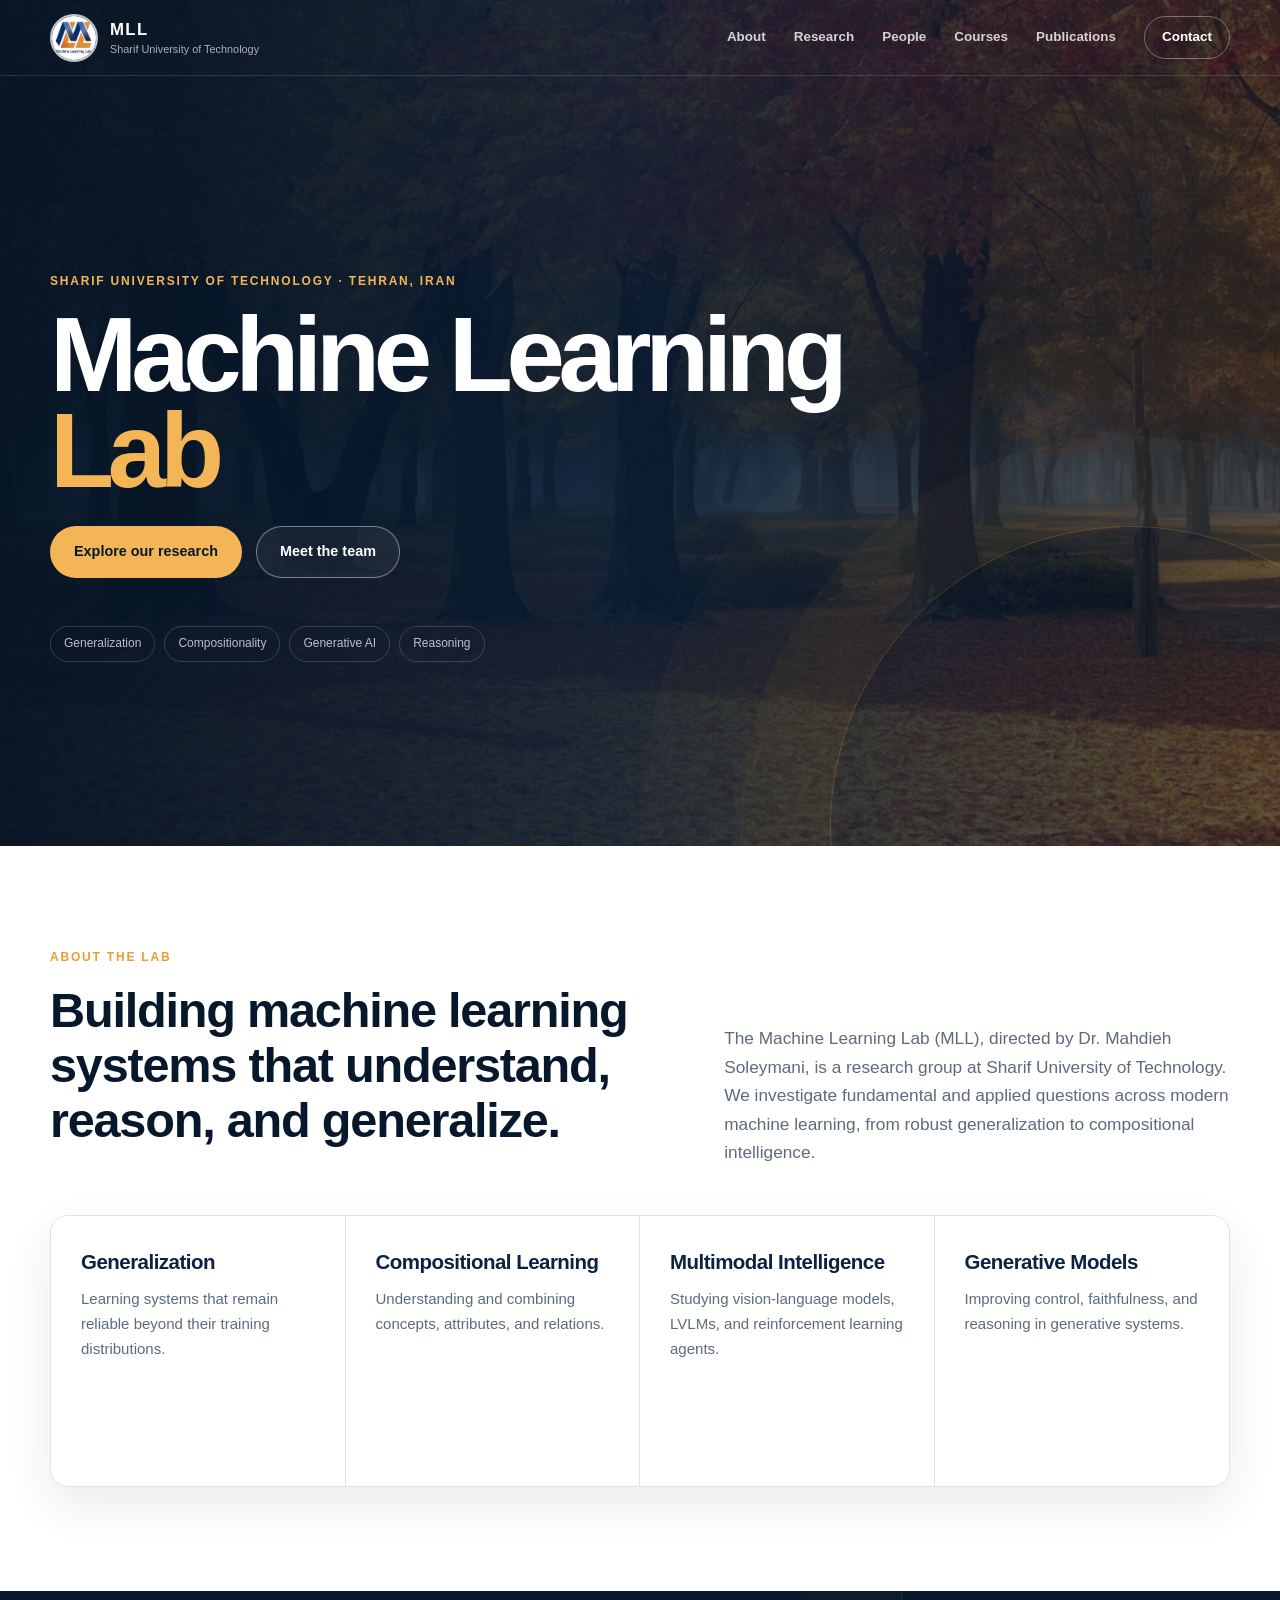
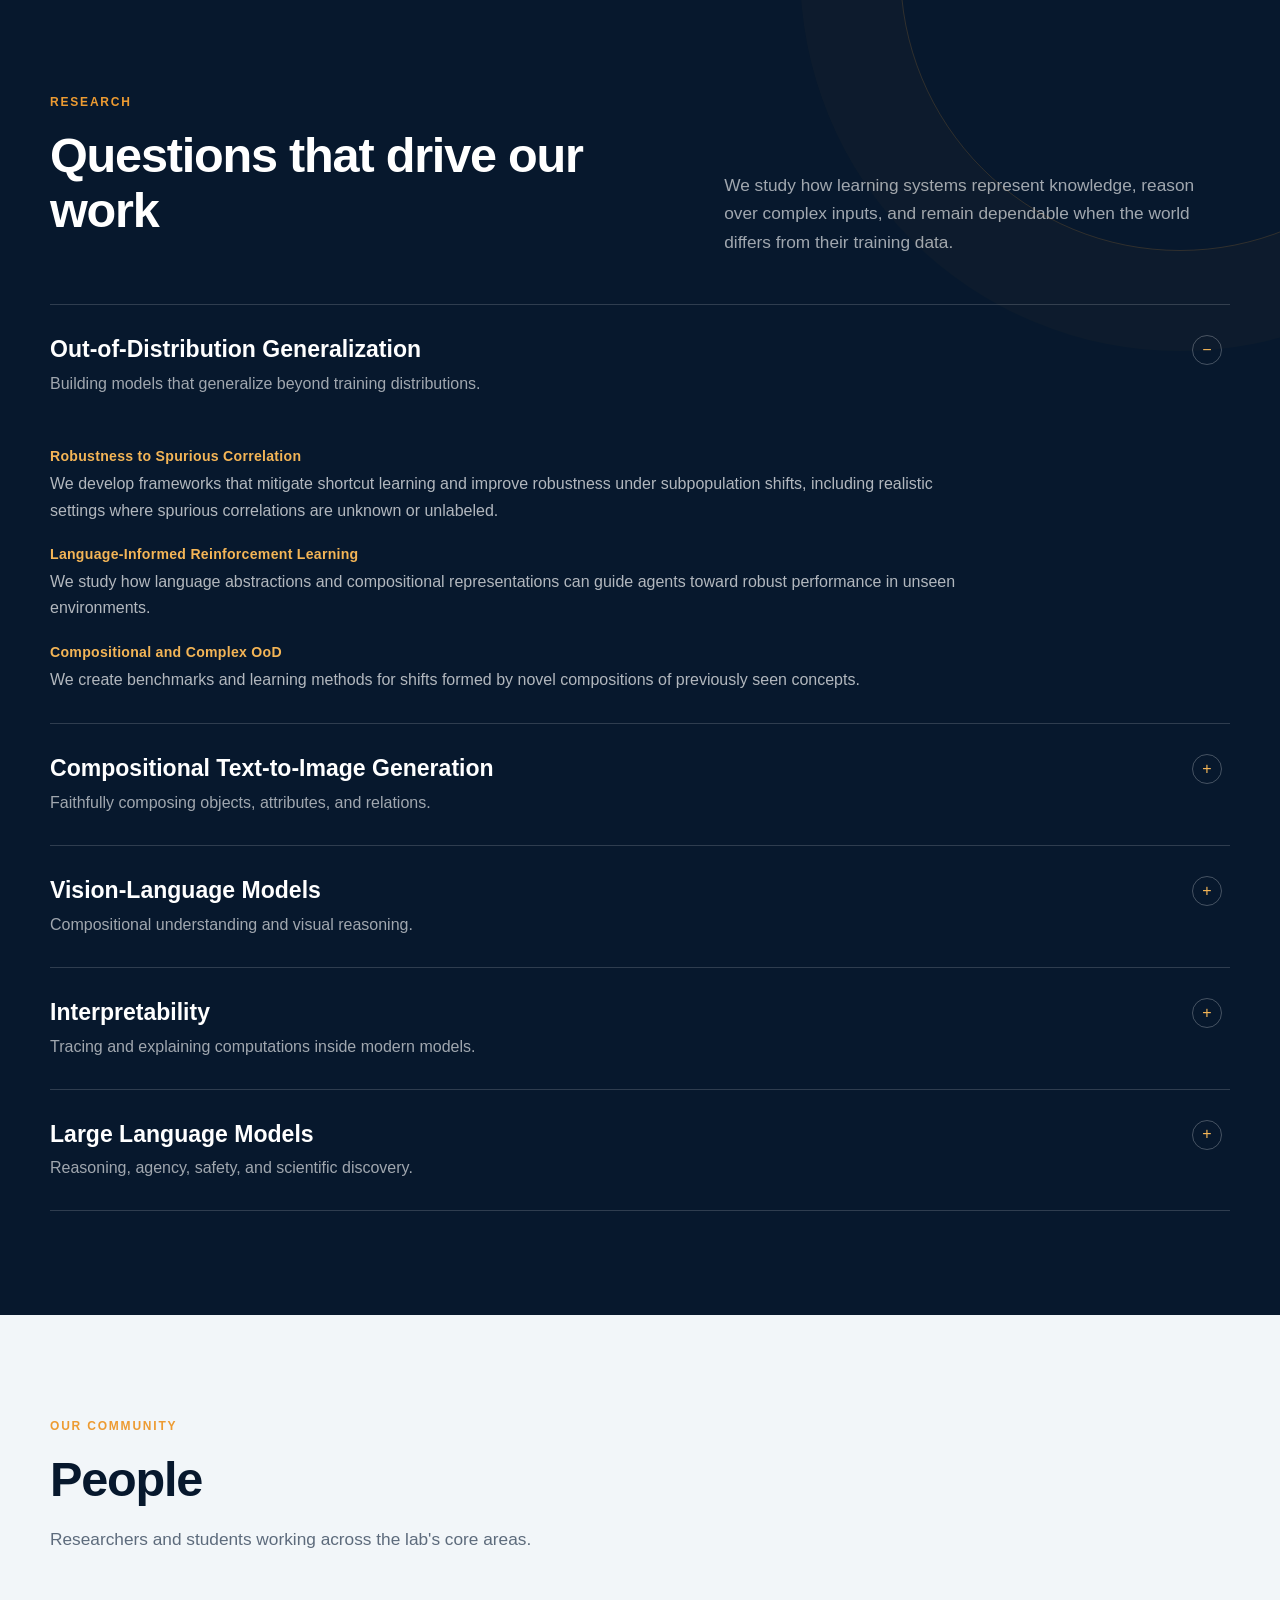
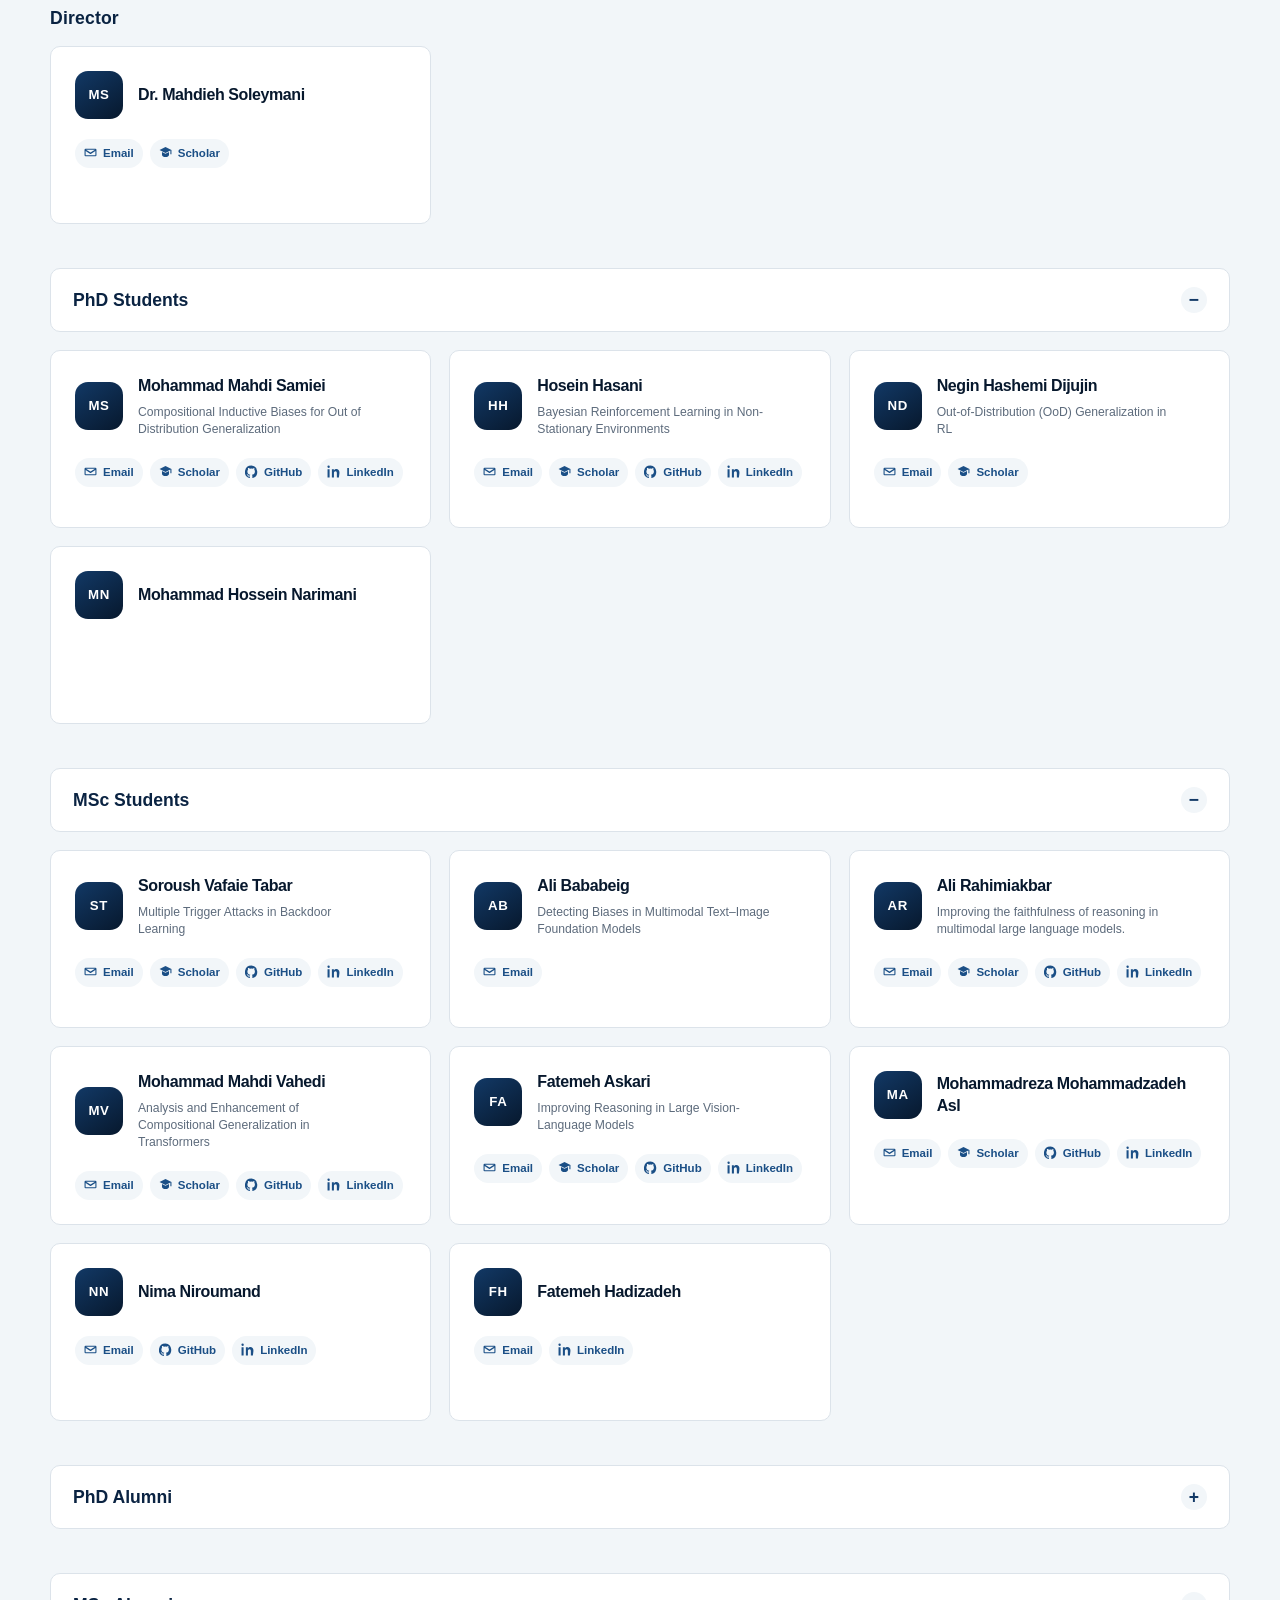
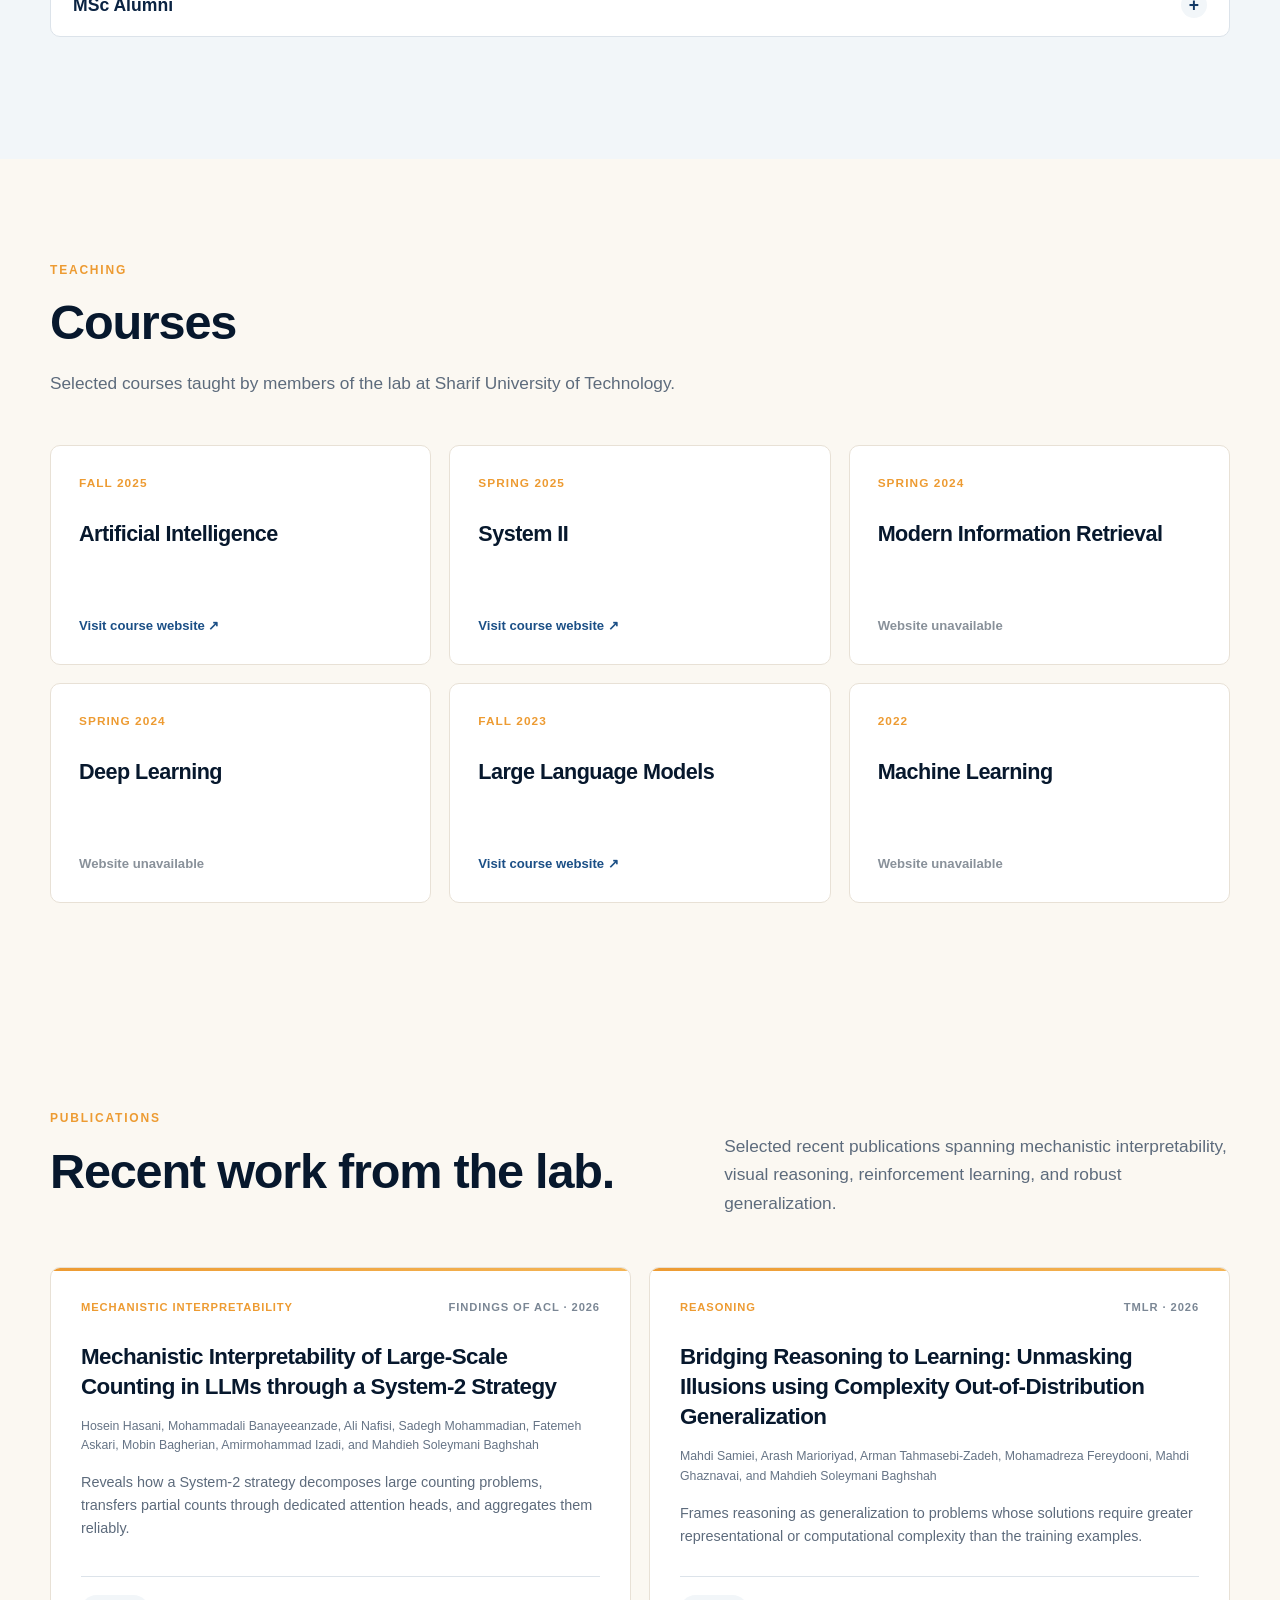
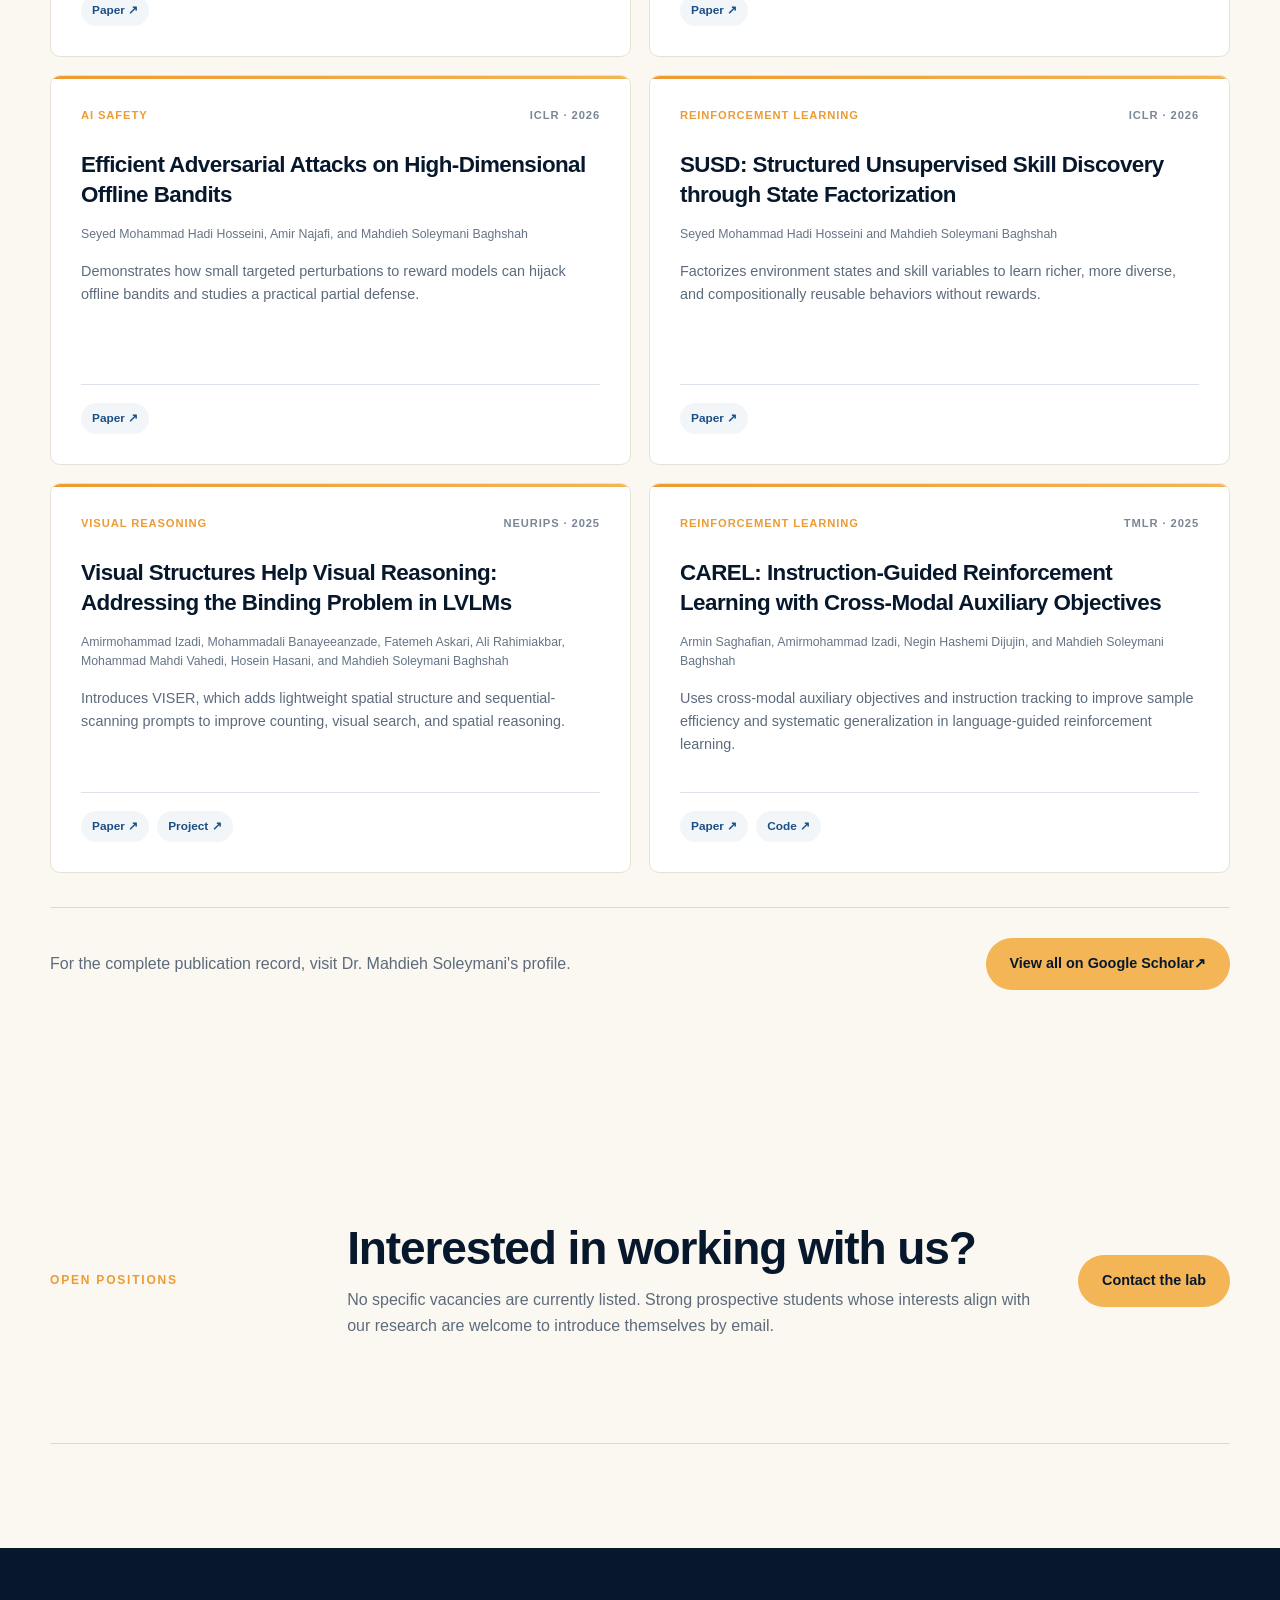
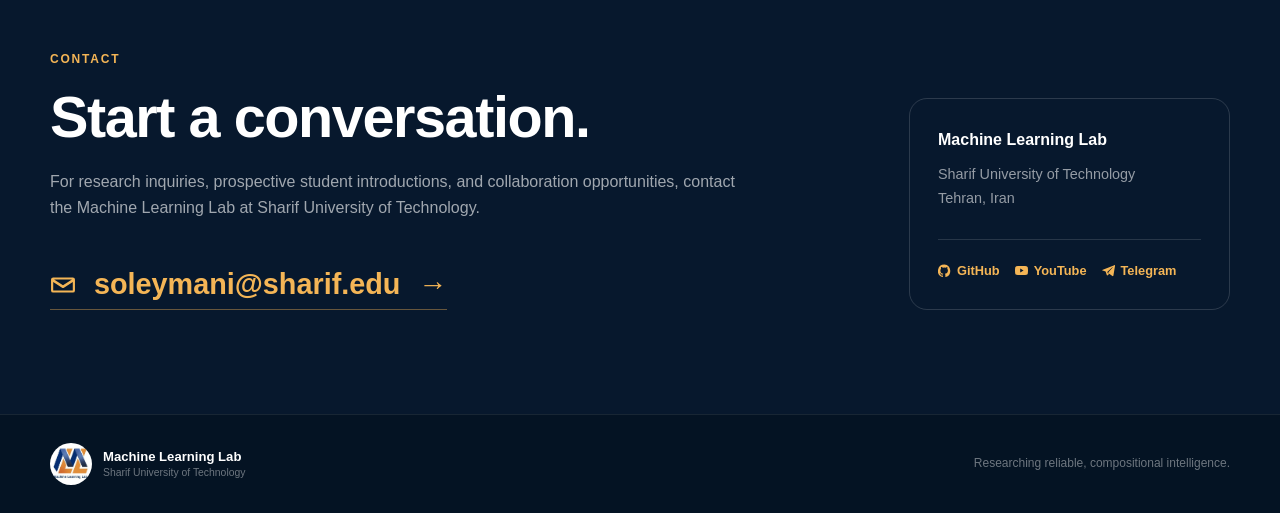
==== commit e2105f51: "feat: update research section with new projects and enhance publication details" ====
--- a/index.html
+++ b/index.html
@@ -106,836 +106,6 @@
     </div>
 </section>
 
-<!-- People Section-->
-<section class="section people-section" id="people">
-    <div class="container">
-        <div class="section-heading"><p class="eyebrow">Our community</p><h2>People</h2><p>Researchers and students working across the lab's core areas.</p></div>
-
-        <!-- Director -->
-        <h3 class="group-title">Director</h3>
-        <div class="row">
-            <div class="col-md-6 col-lg-4">
-                <div class="card">
-                    <div class="card-header">
-                        <div class="mt-2">
-                            <h4>Dr. Mahdieh Soleymani</h4>
-                            
-                        </div>
-                    </div>
-                    <div class="card-body">
-                        <a href="mailto:soleymani@sharif.edu" class="mr-3" title="Email"><i class="fa fa-envelope"></i></a>
-                        <a href="https://scholar.google.com/citations?user=S1U0KlgAAAAJ" class="mr-3" title="Scholar"><i class="fa fa-graduation-cap"></i></a>
-                    </div>
-                </div>
-            </div>
-        </div>
-
-        <!-- PhD Students -->
-        <h3 class="mt-5 mb-3" data-toggle="collapse" data-target="#phd-students" aria-expanded="false" aria-controls="phd-students" style="cursor: pointer;">
-            PhD Students <i class="ti-angle-down ml-2 collapse-icon"></i>
-        </h3>
-        <div class="collapse" id="phd-students">
-            <div class="row">
-                <div class="col-md-6 col-lg-4">
-                  <div class="card">
-                    <div class="card-header">
-                      <div class="mt-2">
-                        <h4>Mohammad Mahdi Samiei</h4>
-                        <p class="member-project">Compositional Inductive Biases for Out of Distribution Generalization</p>
-                      </div>
-                    </div>
-                    <div class="card-body">
-                      <a href="mailto:mohmahsamiei@gmail.com" class="mr-3" title="Email"><i class="fa fa-envelope"></i></a>
-                      <a href="https://scholar.google.com/citations?user=JU-HR3QAAAAJ&amp;hl=en" class="mr-3" title="Scholar"><i class="fa fa-graduation-cap"></i></a>
-                      <a href="https://github.com/mmsamiei" class="mr-3" title="GitHub"><i class="fa fa-github"></i></a>
-                      <a href="https://www.linkedin.com/in/mmsamiei" title="LinkedIn"><i class="fa fa-linkedin"></i></a>
-                    </div>
-                  </div>
-                </div>
-
-                <div class="col-md-6 col-lg-4">
-                  <div class="card">
-                    <div class="card-header">
-                      <div class="mt-2">
-                        <h4>Hosein Hasani</h4>
-                        <p class="member-project">Bayesian Reinforcement Learning in Non-Stationary Environments</p>
-                      </div>
-                    </div>
-                    <div class="card-body">
-                      <a href="mailto:hosein.hasani.ce@gmail.com" class="mr-3" title="Email"><i class="fa fa-envelope"></i></a>
-                      <a href="https://scholar.google.com/citations?user=U59qHq4AAAAJ&amp;hl=en" class="mr-3" title="Scholar"><i class="fa fa-graduation-cap"></i></a>
-                      <a href="https://github.com/HoseinHasani" class="mr-3" title="GitHub"><i class="fa fa-github"></i></a>
-                      <a href="https://www.linkedin.com/in/hosein-hasani/" title="LinkedIn"><i class="fa fa-linkedin"></i></a>
-                    </div>
-                  </div>
-                </div>
-
-                <div class="col-md-6 col-lg-4">
-                  <div class="card">
-                    <div class="card-header">
-                      <div class="mt-2">
-                        <h4>Negin Hashemi Dijujin</h4>
-                        <p class="member-project">Out-of-Disteubution (OoD) Generalization in RL</p>
-                      </div>
-                    </div>
-                    <div class="card-body">
-                      <a href="mailto:n.hashemi202@gmail.com" class="mr-3" title="Email"><i class="fa fa-envelope"></i></a>
-                      <a href="https://scholar.google.com/citations?user=JSTpW1AAAAAJ&amp;hl=en" title="Scholar"><i class="fa fa-graduation-cap"></i></a>
-                    </div>
-                  </div>
-                </div>
-
-                <div class="col-md-6 col-lg-4">
-                  <div class="card">
-                    <div class="card-header">
-                      <div class="mt-2">
-                        <h4>Mohammad Hossein Narimani</h4>
-                        
-                      </div>
-                    </div>
-                    <div class="card-body">
-                    </div>
-                  </div>
-                </div>
-
-            </div>
-        </div>
-
-        <!-- MSc Students -->
-        <h3 class="mt-5 mb-3" data-toggle="collapse" data-target="#msc-students" aria-expanded="false" aria-controls="msc-students" style="cursor: pointer;">
-            MSc Students <i class="ti-angle-down ml-2 collapse-icon"></i>
-        </h3>
-        <div class="collapse" id="msc-students">
-            <div class="row">
-                <div class="col-md-6 col-lg-4">
-                  <div class="card">
-                    <div class="card-header">
-                      <div class="mt-2">
-                        <h4>Soroush Vafaie Tabar</h4>
-                        <p class="member-project">Multiple Trigger Attacks in Backdoor Learning</p>
-                      </div>
-                    </div>
-                    <div class="card-body">
-                      <a href="mailto:svafaie@gmail.com" class="mr-3" title="Email"><i class="fa fa-envelope"></i></a>
-                      <a href="https://scholar.google.com/citations?hl=en&amp;view_op=list_works&amp;gmla=AOv-ny9VSDrLihnNP2C6FErO_iRRMyw4ZqysT16Zopya2asdVU42veqWykHln4jvGNejS7PyNvsuDNb1tyzV-w&amp;user=gZBdt8MAAAAJ" class="mr-3" title="Scholar"><i class="fa fa-graduation-cap"></i></a>
-                      <a href="https://github.com/Svafaiet" class="mr-3" title="GitHub"><i class="fa fa-github"></i></a>
-                      <a href="https://www.linkedin.com/in/soroush-vafaie-tabar/" title="LinkedIn"><i class="fa fa-linkedin"></i></a>
-                    </div>
-                  </div>
-                </div>
-
-                <div class="col-md-6 col-lg-4">
-                  <div class="card">
-                    <div class="card-header">
-                      <div class="mt-2">
-                        <h4>Ali Bababeig</h4>
-                        <p class="member-project">Detecting Biases in Multimodal Text–Image Foundation Models</p>
-                      </div>
-                    </div>
-                    <div class="card-body">
-                      <a href="mailto:mr.bababeig@gmail.com" title="Email"><i class="fa fa-envelope"></i></a>
-                    </div>
-                  </div>
-                </div>
-
-                <div class="col-md-6 col-lg-4">
-                  <div class="card">
-                    <div class="card-header">
-                      <div class="mt-2">
-                        <h4>Ali Rahimiakbar</h4>
-                        <p class="member-project">Improving the faithfulness of reasoning in multimodal large language models.</p>
-                      </div>
-                    </div>
-                    <div class="card-body">
-                      <a href="mailto:alirahimyakbar@gmail.com" class="mr-3" title="Email"><i class="fa fa-envelope"></i></a>
-                      <a href="https://scholar.google.com/citations?user=uaiopLcAAAAJ&amp;hl=en" class="mr-3" title="Scholar"><i class="fa fa-graduation-cap"></i></a>
-                      <a href="https://github.com/AliRahimiakbar" class="mr-3" title="GitHub"><i class="fa fa-github"></i></a>
-                      <a href="https://www.linkedin.com/in/ali-rahimiakbar-1a5762221/" title="LinkedIn"><i class="fa fa-linkedin"></i></a>
-                    </div>
-                  </div>
-                </div>
-
-                <div class="col-md-6 col-lg-4">
-                  <div class="card">
-                    <div class="card-header">
-                      <div class="mt-2">
-                        <h4>Mohammad Mahdi Vahedi</h4>
-                        <p class="member-project">Analysis and Enhancement of Compositional Generalization in Transformers</p>
-                      </div>
-                    </div>
-                    <div class="card-body">
-                      <a href="mailto:m.m.vahedi13800@gmail.com" class="mr-3" title="Email"><i class="fa fa-envelope"></i></a>
-                      <a href="https://scholar.google.com/citations?hl=en&amp;user=qbUA0d0AAAAJ" class="mr-3" title="Scholar"><i class="fa fa-graduation-cap"></i></a>
-                      <a href="https://github.com/MMVahedi" class="mr-3" title="GitHub"><i class="fa fa-github"></i></a>
-                      <a href="https://www.linkedin.com/in/mmvahedi/" title="LinkedIn"><i class="fa fa-linkedin"></i></a>
-                    </div>
-                  </div>
-                </div>
-
-                <div class="col-md-6 col-lg-4">
-                  <div class="card">
-                    <div class="card-header">
-                      <div class="mt-2">
-                        <h4>Fatemeh Askari</h4>
-                        <p class="member-project">Improving Reasoning in Large Vision-Language Models</p>
-                      </div>
-                    </div>
-                    <div class="card-body">
-                      <a href="mailto:fatemehaskarijirhandeh@gmail.com" class="mr-3" title="Email"><i class="fa fa-envelope"></i></a>
-                      <a href="https://scholar.google.com/citations?user=yN6hkccAAAAJ&amp;hl=en" class="mr-3" title="Scholar"><i class="fa fa-graduation-cap"></i></a>
-                      <a href="https://github.com/FatemehAskari" class="mr-3" title="GitHub"><i class="fa fa-github"></i></a>
-                      <a href="https://www.linkedin.com/in/fatemeh-askari-4045b9235?originalSubdomain=ir" title="LinkedIn"><i class="fa fa-linkedin"></i></a>
-                    </div>
-                  </div>
-                </div>
-
-                <div class="col-md-6 col-lg-4">
-                  <div class="card">
-                    <div class="card-header">
-                      <div class="mt-2">
-                        <h4>Mohammadreza Mohammadzadeh Asl</h4>
-                        
-                      </div>
-                    </div>
-                    <div class="card-body">
-                      <a href="mailto:mohammadreza.mohammadzadeh.asl@gmail.com" class="mr-3" title="Email"><i class="fa fa-envelope"></i></a>
-                      <a href="https://scholar.google.com/citations?user=g0t6YfwAAAAJ&amp;hl=en" class="mr-3" title="Scholar"><i class="fa fa-graduation-cap"></i></a>
-                      <a href="https://github.com/Mohammadreza-mz" class="mr-3" title="GitHub"><i class="fa fa-github"></i></a>
-                      <a href="https://www.linkedin.com/in/mohammadzadeh-asl/" title="LinkedIn"><i class="fa fa-linkedin"></i></a>
-                    </div>
-                  </div>
-                </div>
-
-                <div class="col-md-6 col-lg-4">
-                  <div class="card">
-                    <div class="card-header">
-                      <div class="mt-2">
-                        <h4>Nima Niroumand</h4>
-                        
-                      </div>
-                    </div>
-                    <div class="card-body">
-                      <a href="mailto:nima.niroumand@ce.sharif.edu" class="mr-3" title="Email"><i class="fa fa-envelope"></i></a>
-                      <a href="https://github.com/Nima-Niroumand" class="mr-3" title="GitHub"><i class="fa fa-github"></i></a>
-                      <a href="https://www.linkedin.com/in/nima-niroumand-34986b272" title="LinkedIn"><i class="fa fa-linkedin"></i></a>
-                    </div>
-                  </div>
-                </div>
-
-                <div class="col-md-6 col-lg-4">
-                  <div class="card">
-                    <div class="card-header">
-                      <div class="mt-2">
-                        <h4>Fatemeh Hadizadeh</h4>
-                      </div>
-                    </div>
-                    <div class="card-body">
-                      <a href="mailto:fatemeh.hadizadeh97@sharif.edu" class="mr-3" title="Email"><i class="fa fa-envelope"></i></a>
-                      <a href="https://www.linkedin.com/in/fatemeh-hadizadeh" title="LinkedIn"><i class="fa fa-linkedin"></i></a>
-                    </div>
-                  </div>
-                </div>
-            </div>
-        </div>
-
-        <!-- PhD Alumni -->
-        <h3 class="mt-5 mb-3" data-toggle="collapse" data-target="#phd-alumni" aria-expanded="false" aria-controls="phd-alumni" style="cursor: pointer;">
-            PhD Alumni <i class="ti-angle-down ml-2 collapse-icon"></i>
-        </h3>
-        <div class="collapse" id="phd-alumni">
-            <div class="row">
-                <div class="col-md-6 col-lg-4">
-                  <div class="card">
-                    <div class="card-header">
-                      <div class="mt-2">
-                        <h4>Adeleh Bitarafan</h4>
-                        <p class="member-project">Weakly Supervised Learning in 3D Medical Image Segmentation</p>
-                      </div>
-                    </div>
-                    <div class="card-body">
-                      <a href="mailto:bitarafan@ce.sharif.edu" class="mr-3" title="Email"><i class="fa fa-envelope"></i></a>
-                      <a href="https://scholar.google.com/citations?user=esgFCpgAAAAJ&amp;hl=en" class="mr-3" title="Scholar"><i class="fa fa-graduation-cap"></i></a>
-                      <a href="https://github.com/AdelehBitarafan" class="mr-3" title="GitHub"><i class="fa fa-github"></i></a>
-                      <a href="https://de.linkedin.com/in/adeleh-bitarafan-81748345" title="LinkedIn"><i class="fa fa-linkedin"></i></a>
-                    </div>
-                  </div>
-                </div>
-
-                <div class="col-md-6 col-lg-4">
-                  <div class="card">
-                    <div class="card-header">
-                      <div class="mt-2">
-                        <h4>Mahsa Ghorbani</h4>
-                        <p class="member-project">Learning Node Embedding in Complex Networks</p>
-                      </div>
-                    </div>
-                    <div class="card-body">
-                      <a href="mailto:m.ghorbani1991@gmail.com" class="mr-3" title="Email"><i class="fa fa-envelope"></i></a>
-                      <a href="https://scholar.google.com/citations?user=EmdaOz0AAAAJ&amp;hl=en" class="mr-3" title="Scholar"><i class="fa fa-graduation-cap"></i></a>
-                      <a href="https://github.com/mahsa91" class="mr-3" title="GitHub"><i class="fa fa-github"></i></a>
-                      <a href="https://de.linkedin.com/in/mahsa-ghorbani-b6301a41" title="LinkedIn"><i class="fa fa-linkedin"></i></a>
-                    </div>
-                  </div>
-                </div>
-
-                <div class="col-md-6 col-lg-4">
-                  <div class="card">
-                    <div class="card-header">
-                      <div class="mt-2">
-                        <h4>Fatemeh Seyedsalehi</h4>
-                        <p class="member-project">Deep Learning in a Structured Output Space</p>
-                      </div>
-                    </div>
-                    <div class="card-body">
-                      <a href="mailto:fateme.ssalehi@gmail.com" class="mr-3" title="Email"><i class="fa fa-envelope"></i></a>
-                      <a href="https://ir.linkedin.com/in/fatemeh-seyyedsalehi-586928155" title="LinkedIn"><i class="fa fa-linkedin"></i></a>
-                    </div>
-                  </div>
-                </div>
-
-                <div class="col-md-6 col-lg-4">
-                  <div class="card">
-                    <div class="card-header">
-                      <div class="mt-2">
-                        <h4>Faezeh Faez</h4>
-                        <p class="member-project">Deep Conditional Graph Generation for Network Completion</p>
-                      </div>
-                    </div>
-                    <div class="card-body">
-                      <a href="mailto:faezeh.faez@gmail.com" class="mr-3" title="Email"><i class="fa fa-envelope"></i></a>
-                      <a href="https://scholar.google.com/citations?user=D4gvIl8AAAAJ&amp;hl=en" class="mr-3" title="Scholar"><i class="fa fa-graduation-cap"></i></a>
-                      <a href="https://ca.linkedin.com/in/faezeh-faez-73abb579" title="LinkedIn"><i class="fa fa-linkedin"></i></a>
-                    </div>
-                  </div>
-                </div>
-
-            </div>
-        </div>
-
-        <!-- MSc Alumni -->
-        <h3 class="mt-5 mb-3" data-toggle="collapse" data-target="#msc-alumni" aria-expanded="false" aria-controls="msc-alumni" style="cursor: pointer;">
-            MSc Alumni <i class="ti-angle-down ml-2 collapse-icon"></i>
-        </h3>
-        <div class="collapse" id="msc-alumni">
-            <div class="row">
-                <div class="col-md-6 col-lg-4">
-                  <div class="card">
-                    <div class="card-header">
-                      <div class="mt-2">
-                        <h4>Seyed Mohammad Hadi Hosseini</h4>
-                        <p class="member-project">Uncertainty-based Reasoning in Large Language Models</p>
-                      </div>
-                    </div>
-                    <div class="card-body">
-                      <a href="mailto:hadi.hosseini0171@gmail.com" class="mr-3" title="Email"><i class="fa fa-envelope"></i></a>
-                      <a href="https://scholar.google.com/citations?user=no7AJ78AAAAJ&amp;hl=en" class="mr-3" title="Google Scholar"><i class="fa fa-graduation-cap"></i></a>
-                      <a href="https://github.com/hadi-hosseini/" class="mr-3" title="GitHub"><i class="fa fa-github"></i></a>
-                      <a href="https://ir.linkedin.com/in/seyed-mohammad-hadi-hosseini-37086a301" class="mr-3" title="LinkedIn"><i class="fa fa-linkedin"></i></a>
-                    </div>
-                  </div>
-                </div>
-
-                <div class="col-md-6 col-lg-4">
-                  <div class="card">
-                    <div class="card-header">
-                      <div class="mt-2">
-                        <h4>Arash Marioriyad</h4>
-                        <p class="member-project">Compositional Generation in Text-to-image Models</p>
-                      </div>
-                    </div>
-                    <div class="card-body">
-                      <a href="mailto:arashmarioriyad@gmail.com" class="mr-3" title="Email"><i class="fa fa-envelope"></i></a>
-                      <a href="https://github.com/Arash-Mari-Oriyad" class="mr-3" title="GitHub"><i class="fa fa-github"></i></a>
-                      <a href="https://www.linkedin.com/in/arash-mari-oriyad/" class="mr-3" title="LinkedIn"><i class="fa fa-linkedin"></i></a>
-                    </div>
-                  </div>
-                </div>
-
-                <div class="col-md-6 col-lg-4">
-                  <div class="card">
-                    <div class="card-header">
-                      <div class="mt-2">
-                        <h4>Mohammad Mozafari</h4>
-                        <p class="member-project">Meta-learning in 3D medical image segmentation</p>
-                      </div>
-                    </div>
-                    <div class="card-body">
-                      <a href="mailto:mozafari.mmd@gmail.com" class="mr-3" title="Email"><i class="fa fa-envelope"></i></a>
-                      <a href="https://scholar.google.com/citations?user=g9T6ZQoAAAAJ&amp;hl=en&amp;oi=sra" class="mr-3" title="Google Scholar"><i class="fa fa-graduation-cap"></i></a>
-                      <a href="https://www.linkedin.com/in/mohammadmozafari/" class="mr-3" title="LinkedIn"><i class="fa fa-linkedin"></i></a>
-                    </div>
-                  </div>
-                </div>
-
-                <div class="col-md-6 col-lg-4">
-                  <div class="card">
-                    <div class="card-header">
-                      <div class="mt-2">
-                        <h4>Ali Abdollahi</h4>
-                        <p class="member-project">Compositional Generalization in Vision-Language Models</p>
-                      </div>
-                    </div>
-                    <div class="card-body">
-                      <a href="mailto:aliabdollahi024a@gmail.com" class="mr-3" title="Email"><i class="fa fa-envelope"></i></a>
-                      <a href="https://scholar.google.com/citations?user=Z-Qe3VsAAAAJ&amp;hl=en" class="mr-3" title="Google Scholar"><i class="fa fa-graduation-cap"></i></a>
-                      <a href="https://hk.linkedin.com/in/ali-abdollahi024a" class="mr-3" title="LinkedIn"><i class="fa fa-linkedin"></i></a>
-                    </div>
-                  </div>
-                </div>
-
-                <div class="col-md-6 col-lg-4">
-                  <div class="card">
-                    <div class="card-header">
-                      <div class="mt-2">
-                        <h4>Alireza Roshanzamir</h4>
-                        <p class="member-project">Alzheimer’s Disease Diagnosis using Description Test</p>
-                      </div>
-                    </div>
-                    <div class="card-body">
-                      <a href="mailto:a.roshanzamir1996@gmail.com" class="mr-3" title="Email"><i class="fa fa-envelope"></i></a>
-                      <a href="https://scholar.google.com/citations?user=SmK4l_IAAAAJ&amp;hl=en" class="mr-3" title="Google Scholar"><i class="fa fa-graduation-cap"></i></a>
-                      <a href="https://github.com/AlirezaRoshanzamir" class="mr-3" title="GitHub"><i class="fa fa-github"></i></a>
-                      <a href="https://www.linkedin.com/in/alireza-roshanzamir" class="mr-3" title="LinkedIn"><i class="fa fa-linkedin"></i></a>
-                    </div>
-                  </div>
-                </div>
-
-                <div class="col-md-6 col-lg-4">
-                  <div class="card">
-                    <div class="card-header">
-                      <div class="mt-2">
-                        <h4>Alireza Sahaf Naeini</h4>
-                        <p class="member-project">Deep Networks in Reinforcement Learning</p>
-                      </div>
-                    </div>
-                    <div class="card-body">
-                      <a href="mailto:alisahaf70@gmail.com" class="mr-3" title="Email"><i class="fa fa-envelope"></i></a>
-                      <a href="https://scholar.google.com/citations?user=0PaY-bYAAAAJ&amp;hl=en" class="mr-3" title="Google Scholar"><i class="fa fa-graduation-cap"></i></a>
-                    </div>
-                  </div>
-                </div>
-
-                <div class="col-md-6 col-lg-4">
-                  <div class="card">
-                    <div class="card-header">
-                      <div class="mt-2">
-                        <h4>AmirHossein Ameli Kalkhoran</h4>
-                        <p class="member-project">Continual learning using unsupervised data</p>
-                      </div>
-                    </div>
-                    <div class="card-body">
-                      <a href="mailto:amirahosseinameli@gmail.com" class="mr-3" title="Email"><i class="fa fa-envelope"></i></a>
-                    </div>
-                  </div>
-                </div>
-
-                <div class="col-md-6 col-lg-4">
-                  <div class="card">
-                    <div class="card-header">
-                      <div class="mt-2">
-                        <h4>AmirShayan Haghipour</h4>
-                        <p class="member-project">Using deep generative models for event sequence generation in recommender systems</p>
-                      </div>
-                    </div>
-                    <div class="card-body">
-                      <a href="mailto:amirshayanhaghi@gmail.com" class="mr-3" title="Email"><i class="fa fa-envelope"></i></a>
-                      <a href="https://www.linkedin.com/in/amirshayan-haghipour-b6a51597" class="mr-3" title="LinkedIn"><i class="fa fa-linkedin"></i></a>
-                    </div>
-                  </div>
-                </div>
-
-                <div class="col-md-6 col-lg-4">
-                  <div class="card">
-                    <div class="card-header">
-                      <div class="mt-2">
-                        <h4>Amir Ali Moinfar</h4>
-                        <p class="member-project">Single-Cell RNA-seq Dropout Imputation and Noise Reduction by Machine Learning</p>
-                      </div>
-                    </div>
-                    <div class="card-body">
-                      <a href="mailto:moinfar.amirali@gmail.com" class="mr-3" title="Email"><i class="fa fa-envelope"></i></a>
-                      <a href="https://scholar.google.com/citations?user=Cu0uyIMAAAAJ&amp;hl=en" class="mr-3" title="Google Scholar"><i class="fa fa-graduation-cap"></i></a>
-                      <a href="https://github.com/moinfar" class="mr-3" title="GitHub"><i class="fa fa-github"></i></a>
-                      <a href="https://de.linkedin.com/in/amir-ali-moinfar-97311678" class="mr-3" title="LinkedIn"><i class="fa fa-linkedin"></i></a>
-                    </div>
-                  </div>
-                </div>
-
-                <div class="col-md-6 col-lg-4">
-                  <div class="card">
-                    <div class="card-header">
-                      <div class="mt-2">
-                        <h4>Amir Akbarnejad</h4>
-                        <p class="member-project">Probabilistic Approach for Multi-label Classification</p>
-                      </div>
-                    </div>
-                    <div class="card-body">
-                      <a href="mailto:a.akbanejad@gmail.com" class="mr-3" title="Email"><i class="fa fa-envelope"></i></a>
-                      <a href="https://scholar.google.com/citations?user=RvpuPcoAAAAJ&amp;hl=en" class="mr-3" title="Google Scholar"><i class="fa fa-graduation-cap"></i></a>
-                      <a href="https://amirakbarnejad.github.io/" class="mr-3" title="GitHub"><i class="fa fa-github"></i></a>
-                      <a href="https://uk.linkedin.com/in/amir-hossein-hosseini-akbarnejad-0b182935b" class="mr-3" title="LinkedIn"><i class="fa fa-linkedin"></i></a>
-                    </div>
-                  </div>
-                </div>
-
-                <div class="col-md-6 col-lg-4">
-                  <div class="card">
-                    <div class="card-header">
-                      <div class="mt-2">
-                        <h4>Danial Alihosseini</h4>
-                        <p class="member-project">Conditional Text Generation with Deep Generative Models</p>
-                      </div>
-                    </div>
-                    <div class="card-body">
-                      <a href="mailto:danial.alihosseini@gmail.com" class="mr-3" title="Email"><i class="fa fa-envelope"></i></a>
-                      <a href="https://scholar.google.com/citations?user=q1PlUV4AAAAJ&amp;hl=en" class="mr-3" title="Google Scholar"><i class="fa fa-graduation-cap"></i></a>
-                      <a href="https://github.com/Danial-Alh" class="mr-3" title="GitHub"><i class="fa fa-github"></i></a>
-                      <a href="https://ir.linkedin.com/in/danial-alihosseini" class="mr-3" title="LinkedIn"><i class="fa fa-linkedin"></i></a>
-                    </div>
-                  </div>
-                </div>
-
-                <div class="col-md-6 col-lg-4">
-                  <div class="card">
-                    <div class="card-header">
-                      <div class="mt-2">
-                        <h4>Ehsan Montahaei</h4>
-                        <p class="member-project">Adversarial Networks for Sequence Generation</p>
-                      </div>
-                    </div>
-                    <div class="card-body">
-                      <a href="mailto:ehsan.montahaie@gmail.com" class="mr-3" title="Email"><i class="fa fa-envelope"></i></a>
-                      <a href="https://scholar.google.com/citations?user=hzcep2cAAAAJ&amp;hl=en" class="mr-3" title="Google Scholar"><i class="fa fa-graduation-cap"></i></a>
-                      <a href="https://iams4n.github.io/" class="mr-3" title="GitHub"><i class="fa fa-github"></i></a>
-                      <a href="https://ir.linkedin.com/in/ehsan-montahaei" class="mr-3" title="LinkedIn"><i class="fa fa-linkedin"></i></a>
-                    </div>
-                  </div>
-                </div>
-
-                <div class="col-md-6 col-lg-4">
-                  <div class="card">
-                    <div class="card-header">
-                      <div class="mt-2">
-                        <h4>Fahimeh Hosseini Noohdani</h4>
-                        <p class="member-project">Out-of-Distribution Generalization of Image Classifiers</p>
-                      </div>
-                    </div>
-                    <div class="card-body">
-                      <a href="mailto:fahim.hosseini.77@gmail.com" class="mr-3" title="Email"><i class="fa fa-envelope"></i></a>
-                      <a href="https://scholar.google.com/citations?user=hWWXh3wAAAAJ&amp;hl=en" class="mr-3" title="Google Scholar"><i class="fa fa-graduation-cap"></i></a>
-                      <a href="https://github.com/fhn98" class="mr-3" title="GitHub"><i class="fa fa-github"></i></a>
-                    </div>
-                  </div>
-                </div>
-
-                <div class="col-md-6 col-lg-4">
-                  <div class="card">
-                    <div class="card-header">
-                      <div class="mt-2">
-                        <h4>Faridoun Mehri</h4>
-                        <p class="member-project">Balancing Gradient Flow for Universally Better Transformer Attributions</p>
-                      </div>
-                    </div>
-                    <div class="card-body">
-                      <a href="mailto:feraidoonmehri@gmail.com" class="mr-3" title="Email"><i class="fa fa-envelope"></i></a>
-                      <a href="https://github.com/NightMachinery" class="mr-3" title="GitHub"><i class="fa fa-github"></i></a>
-                      <a href="https://es.linkedin.com/in/feraidoon-mehri" class="mr-3" title="LinkedIn"><i class="fa fa-linkedin"></i></a>
-                    </div>
-                  </div>
-                </div>
-
-                <div class="col-md-6 col-lg-4">
-                  <div class="card">
-                    <div class="card-header">
-                      <div class="mt-2">
-                        <h4>Fatemeh Farahnak-Ghazani</h4>
-                        <p class="member-project">Multi-label Classification by Considering Label Dependencies</p>
-                      </div>
-                    </div>
-                    <div class="card-body">
-                      <a href="mailto:f.farahnak.g@gmail.com" class="mr-3" title="Email"><i class="fa fa-envelope"></i></a>
-                      <a href="https://scholar.google.com/citations?user=_sNIxxsAAAAJ&amp;hl=en" class="mr-3" title="Google Scholar"><i class="fa fa-graduation-cap"></i></a>
-                    </div>
-                  </div>
-                </div>
-
-                <div class="col-md-6 col-lg-4">
-                  <div class="card">
-                    <div class="card-header">
-                      <div class="mt-2">
-                        <h4>Hossein Khalili</h4>
-                        <p class="member-project">3D Medical Images Segmentation by Effective Utilization of Unlabeled Data</p>
-                      </div>
-                    </div>
-                    <div class="card-body">
-                      <a href="mailto:hosseinhkh@live.com" class="mr-3" title="Email"><i class="fa fa-envelope"></i></a>
-                      <a href="https://scholar.google.com/citations?user=eRdueD0AAAAJ&amp;hl=en" class="mr-3" title="Google Scholar"><i class="fa fa-graduation-cap"></i></a>
-                      <a href="https://www.linkedin.com/in/hossein-khalili-658282ab" class="mr-3" title="LinkedIn"><i class="fa fa-linkedin"></i></a>
-                    </div>
-                  </div>
-                </div>
-
-                <div class="col-md-6 col-lg-4">
-                  <div class="card">
-                    <div class="card-header">
-                      <div class="mt-2">
-                        <h4>Mahdi Ghaznavi</h4>
-                        <p class="member-project">Robust Learning to Spurious Correlation without Access to Group Annotation</p>
-                      </div>
-                    </div>
-                    <div class="card-body">
-                      <a href="mailto:mahdi.ghaznavi91@sharif.edu" class="mr-3" title="Email"><i class="fa fa-envelope"></i></a>
-                      <a href="https://scholar.google.com/citations?user=_Bg7EykAAAAJ&amp;hl=en" class="mr-3" title="Google Scholar"><i class="fa fa-graduation-cap"></i></a>
-                      <a href="https://github.com/mahdighaznavi" class="mr-3" title="GitHub"><i class="fa fa-github"></i></a>
-                      <a href="https://ir.linkedin.com/in/mahdi-ghaznavi-4521311a6" class="mr-3" title="LinkedIn"><i class="fa fa-linkedin"></i></a>
-                    </div>
-                  </div>
-                </div>
-
-                <div class="col-md-6 col-lg-4">
-                  <div class="card">
-                    <div class="card-header">
-                      <div class="mt-2">
-                        <h4>Marzieh Gheisari</h4>
-                        <p class="member-project">Unsupervised Domain Adaptation</p>
-                      </div>
-                    </div>
-                    <div class="card-body">
-                      <a href="mailto:m.gheisari69@gmail.com" class="mr-3" title="Email"><i class="fa fa-envelope"></i></a>
-                      <a href="https://scholar.google.com/citations?user=hz_Lz9IAAAAJ&amp;hl=en" class="mr-3" title="Google Scholar"><i class="fa fa-graduation-cap"></i></a>
-                      <a href="https://mgheisar.github.io/" class="mr-3" title="GitHub"><i class="fa fa-github"></i></a>
-                      <a href="https://fr.linkedin.com/in/marzieh-gheisari-45019758" class="mr-3" title="LinkedIn"><i class="fa fa-linkedin"></i></a>
-                    </div>
-                  </div>
-                </div>
-
-                <div class="col-md-6 col-lg-4">
-                  <div class="card">
-                    <div class="card-header">
-                      <div class="mt-2">
-                        <h4>Melika Behjati</h4>
-                        <p class="member-project">Adversarial Robustness of Deep Neural Networks in Text Domain</p>
-                      </div>
-                    </div>
-                    <div class="card-body">
-                      <a href="mailto:melikabehjati@gmail.com" class="mr-3" title="Email"><i class="fa fa-envelope"></i></a>
-                      <a href="https://scholar.google.com/citations?user=02sCdLEAAAAJ&amp;hl=en" class="mr-3" title="Google Scholar"><i class="fa fa-graduation-cap"></i></a>
-                      <a href="https://ch.linkedin.com/in/melika-behjati" class="mr-3" title="LinkedIn"><i class="fa fa-linkedin"></i></a>
-                    </div>
-                  </div>
-                </div>
-
-                <div class="col-md-6 col-lg-4">
-                  <div class="card">
-                    <div class="card-header">
-                      <div class="mt-2">
-                        <h4>Amin Banayeeanzade</h4>
-                        <p class="member-project">Meta-Continual Learning</p>
-                      </div>
-                    </div>
-                    <div class="card-body">
-                      <a href="mailto:m.banayeean@gmail.com" class="mr-3" title="Email"><i class="fa fa-envelope"></i></a>
-                      <a href="https://scholar.google.com/citations?user=QnujJhEAAAAJ&amp;hl=en" class="mr-3" title="Google Scholar"><i class="fa fa-graduation-cap"></i></a>
-                      <a href="https://github.com/aminbana" class="mr-3" title="GitHub"><i class="fa fa-github"></i></a>
-                      <a href="https://www.linkedin.com/in/aminbana" class="mr-3" title="LinkedIn"><i class="fa fa-linkedin"></i></a>
-                    </div>
-                  </div>
-                </div>
-
-                <div class="col-md-6 col-lg-4">
-                  <div class="card">
-                    <div class="card-header">
-                      <div class="mt-2">
-                        <h4>Mohamadreza Fereydooni</h4>
-                        <p class="member-project">Many-Class Few-Shot Classification</p>
-                      </div>
-                    </div>
-                    <div class="card-body">
-                      <a href="mailto:imohamadreza7@gmail.com" class="mr-3" title="Email"><i class="fa fa-envelope"></i></a>
-                      <a href="https://scholar.google.com/citations?user=W06Uw7wAAAAJ&amp;hl=en" class="mr-3" title="Google Scholar"><i class="fa fa-graduation-cap"></i></a>
-                      <a href="https://github.com/mohamadreza99" class="mr-3" title="GitHub"><i class="fa fa-github"></i></a>
-                      <a href="https://www.linkedin.com/in/mohamadreza-fereydooni" class="mr-3" title="LinkedIn"><i class="fa fa-linkedin"></i></a>
-                    </div>
-                  </div>
-                </div>
-
-                <div class="col-md-6 col-lg-4">
-                  <div class="card">
-                    <div class="card-header">
-                      <div class="mt-2">
-                        <h4>Omid Abbasi</h4>
-                        <p class="member-project">Deep Learning in Recommender Systems</p>
-                      </div>
-                    </div>
-                    <div class="card-body">
-                      <a href="mailto:kibo.abbasi@gmail.com" class="mr-3" title="Email"><i class="fa fa-envelope"></i></a>
-                    </div>
-                  </div>
-                </div>
-
-                <div class="col-md-6 col-lg-4">
-                  <div class="card">
-                    <div class="card-header">
-                      <div class="mt-2">
-                        <h4>Parishad BehnamGhader</h4>
-                        <p class="member-project">Graph-based Word Embedding using Deep Neural Networks</p>
-                      </div>
-                    </div>
-                    <div class="card-body">
-                      <a href="mailto:pbehnamghader@gmail.com" class="mr-3" title="Email"><i class="fa fa-envelope"></i></a>
-                      <a href="https://scholar.google.com/citations?user=pw9mblYAAAAJ&amp;hl=en" class="mr-3" title="Google Scholar"><i class="fa fa-graduation-cap"></i></a>
-                      <a href="https://parishadbehnam.github.io/" class="mr-3" title="GitHub"><i class="fa fa-github"></i></a>
-                      <a href="https://ca.linkedin.com/in/parishadbehnam" class="mr-3" title="LinkedIn"><i class="fa fa-linkedin"></i></a>
-                    </div>
-                  </div>
-                </div>
-
-                <div class="col-md-6 col-lg-4">
-                  <div class="card">
-                    <div class="card-header">
-                      <div class="mt-2">
-                        <h4>Rasool Mirzaiezadeh</h4>
-                        <p class="member-project">Few-Shot Semantic Segmentation using Meta-Learning</p>
-                      </div>
-                    </div>
-                    <div class="card-body">
-                      <a href="mailto:mirzaierasoul75@gmail.com" class="mr-3" title="Email"><i class="fa fa-envelope"></i></a>
-                    </div>
-                  </div>
-                </div>
-
-                <div class="col-md-6 col-lg-4">
-                  <div class="card">
-                    <div class="card-header">
-                      <div class="mt-2">
-                        <h4>Sarah Rastegar</h4>
-                        <p class="member-project">Deep Multi-Modal Learning</p>
-                      </div>
-                    </div>
-                    <div class="card-body">
-                      <a href="mailto:s.rastegar2@uva.nl" class="mr-3" title="Email"><i class="fa fa-envelope"></i></a>
-                      <a href="https://scholar.google.com/citations?user=e_HGE3gAAAAJ&amp;hl=en" class="mr-3" title="Google Scholar"><i class="fa fa-graduation-cap"></i></a>
-                      <a href="https://sarahrastegar.github.io/" class="mr-3" title="GitHub"><i class="fa fa-github"></i></a>
-                    </div>
-                  </div>
-                </div>
-
-                <div class="col-md-6 col-lg-4">
-                  <div class="card">
-                    <div class="card-header">
-                      <div class="mt-2">
-                        <h4>Seyed Alireza Mirmohammad Sadeghi</h4>
-                        <p class="member-project">Deep Video Captioning using Recurrent Neural Networks</p>
-                      </div>
-                    </div>
-                    <div class="card-body">
-                      <a href="mailto:alirezasadeghi71@gmail.com" class="mr-3" title="Email"><i class="fa fa-envelope"></i></a>
-                    </div>
-                  </div>
-                </div>
-
-                <div class="col-md-6 col-lg-4">
-                  <div class="card">
-                    <div class="card-header">
-                      <div class="mt-2">
-                        <h4>Roostaiyan Seyed Mahdi</h4>
-                        <p class="member-project">Multi-modal Distance Metric Learning</p>
-                      </div>
-                    </div>
-                    <div class="card-body">
-                      <a href="mailto:mips00@gmail.com" class="mr-3" title="Email"><i class="fa fa-envelope"></i></a>
-                      <a href="https://scholar.google.com/citations?user=NaYJz5kAAAAJ&amp;hl=en" class="mr-3" title="Google Scholar"><i class="fa fa-graduation-cap"></i></a>
-                      <a href="https://github.com/roostaiyan" class="mr-3" title="GitHub"><i class="fa fa-github"></i></a>
-                    </div>
-                  </div>
-                </div>
-
-                <div class="col-md-6 col-lg-4">
-                  <div class="card">
-                    <div class="card-header">
-                      <div class="mt-2">
-                        <h4>Seyed Mohammad Chavoshian</h4>
-                        <p class="member-project">Deep Visual Question Answering</p>
-                      </div>
-                    </div>
-                    <div class="card-body">
-                      <a href="mailto:mohammad.chavosh@gmail.com" class="mr-3" title="Email"><i class="fa fa-envelope"></i></a>
-                      <a href="https://scholar.google.com/citations?user=iszbfwkAAAAJ&amp;hl=en" class="mr-3" title="Google Scholar"><i class="fa fa-graduation-cap"></i></a>
-                      <a href="https://github.com/MohammadChavosh" class="mr-3" title="GitHub"><i class="fa fa-github"></i></a>
-                      <a href="https://ca.linkedin.com/in/mohammad-chavoshian-82aabb171" class="mr-3" title="LinkedIn"><i class="fa fa-linkedin"></i></a>
-                    </div>
-                  </div>
-                </div>
-
-                <div class="col-md-6 col-lg-4">
-                  <div class="card">
-                    <div class="card-header">
-                      <div class="mt-2">
-                        <h4>Seyed Mohsen Shojaee</h4>
-                        <p class="member-project">Deep Zero-Shot Learning</p>
-                      </div>
-                    </div>
-                    <div class="card-body">
-                      <a href="mailto:mohsen.shojaie@gmail.com" class="mr-3" title="Email"><i class="fa fa-envelope"></i></a>
-                      <a href="https://scholar.google.com/citations?user=fvn67WQAAAAJ&amp;hl=en" class="mr-3" title="Google Scholar"><i class="fa fa-graduation-cap"></i></a>
-                      <a href="https://www.linkedin.com/in/smohsensh" class="mr-3" title="LinkedIn"><i class="fa fa-linkedin"></i></a>
-                    </div>
-                  </div>
-                </div>
-
-                <div class="col-md-6 col-lg-4">
-                  <div class="card">
-                    <div class="card-header">
-                      <div class="mt-2">
-                        <h4>Seyed Roozbeh Razavi Rohani</h4>
-                        <p class="member-project">Meta Reinforcement Learning using Brain-Inspired Networks</p>
-                      </div>
-                    </div>
-                    <div class="card-body">
-                      <a href="mailto:razavii.roozbeh@gmail.com" class="mr-3" title="Email"><i class="fa fa-envelope"></i></a>
-                      <a href="https://scholar.google.com/citations?user=UhfTGN8AAAAJ&amp;hl=en" class="mr-3" title="Google Scholar"><i class="fa fa-graduation-cap"></i></a>
-                      <a href="https://roozbehrazavi.github.io/" class="mr-3" title="GitHub"><i class="fa fa-github"></i></a>
-                      <a href="https://ca.linkedin.com/in/roozbeh-razavi0101" class="mr-3" title="LinkedIn"><i class="fa fa-linkedin"></i></a>
-                    </div>
-                  </div>
-                </div>
-
-                <div class="col-md-6 col-lg-4">
-                  <div class="card">
-                    <div class="card-header">
-                      <div class="mt-2">
-                        <h4>Sina Hajimiri</h4>
-                        <p class="member-project">Representation Learning by Deep Networks and Information Theory</p>
-                      </div>
-                    </div>
-                    <div class="card-body">
-                      <a href="mailto:sina.hajimiri@gmail.com" class="mr-3" title="Email"><i class="fa fa-envelope"></i></a>
-                      <a href="https://scholar.google.com/citations?user=C5k-mOYAAAAJ&amp;hl=en" class="mr-3" title="Google Scholar"><i class="fa fa-graduation-cap"></i></a>
-                      <a href="https://github.com/sinahmr" class="mr-3" title="GitHub"><i class="fa fa-github"></i></a>
-                      <a href="https://ca.linkedin.com/in/sina-hajimiri" class="mr-3" title="LinkedIn"><i class="fa fa-linkedin"></i></a>
-                    </div>
-                  </div>
-                </div>
-
-                <div class="col-md-6 col-lg-4">
-                  <div class="card">
-                    <div class="card-header">
-                      <div class="mt-2">
-                        <h4>Zeinab Golgooni</h4>
-                        <p class="member-project">Deep Learning Based Proarrhythmia Analysis</p>
-                      </div>
-                    </div>
-                    <div class="card-body">
-                      <a href="mailto:z.golgooni@gmail.com" class="mr-3" title="Email"><i class="fa fa-envelope"></i></a>
-                    </div>
-                  </div>
-                </div>
-            </div>
-        </div>
-
-    </div>
-</section>
-
 <section class="section research-section" id="projects">
     <div class="container">
         <div class="section-heading split-heading">
@@ -986,6 +156,836 @@
     </div>
 </section>
 
+<!-- People Section-->
+<section class="section people-section" id="people">
+    <div class="container">
+        <div class="section-heading"><p class="eyebrow">Our community</p><h2>People</h2><p>Researchers and students working across the lab's core areas.</p></div>
+
+        <!-- Director -->
+        <h3 class="group-title">Director</h3>
+        <div class="row">
+            <div class="col-md-6 col-lg-4">
+                <div class="card">
+                    <div class="card-header">
+                        <div class="mt-2">
+                            <h4>Dr. Mahdieh Soleymani</h4>
+                            
+                        </div>
+                    </div>
+                    <div class="card-body">
+                        <a href="mailto:soleymani@sharif.edu" class="mr-3" title="Email"><i class="fa fa-envelope"></i></a>
+                        <a href="https://scholar.google.com/citations?user=S1U0KlgAAAAJ" class="mr-3" title="Scholar"><i class="fa fa-graduation-cap"></i></a>
+                    </div>
+                </div>
+            </div>
+        </div>
+
+        <!-- PhD Students -->
+        <h3 class="people-group-heading mt-5 mb-3">
+            <button class="people-toggle" type="button" data-toggle="collapse" data-target="#phd-students" aria-expanded="false" aria-controls="phd-students">PhD Students <i class="ti-angle-down ml-2 collapse-icon" aria-hidden="true"></i></button>
+        </h3>
+        <div class="collapse" id="phd-students">
+            <div class="row">
+                <div class="col-md-6 col-lg-4">
+                  <div class="card">
+                    <div class="card-header">
+                      <div class="mt-2">
+                        <h4>Mohammad Mahdi Samiei</h4>
+                        <p class="member-project">Compositional Inductive Biases for Out of Distribution Generalization</p>
+                      </div>
+                    </div>
+                    <div class="card-body">
+                      <a href="mailto:mohmahsamiei@gmail.com" class="mr-3" title="Email"><i class="fa fa-envelope"></i></a>
+                      <a href="https://scholar.google.com/citations?user=JU-HR3QAAAAJ&amp;hl=en" class="mr-3" title="Scholar"><i class="fa fa-graduation-cap"></i></a>
+                      <a href="https://github.com/mmsamiei" class="mr-3" title="GitHub"><i class="fa fa-github"></i></a>
+                      <a href="https://www.linkedin.com/in/mmsamiei" title="LinkedIn"><i class="fa fa-linkedin"></i></a>
+                    </div>
+                  </div>
+                </div>
+
+                <div class="col-md-6 col-lg-4">
+                  <div class="card">
+                    <div class="card-header">
+                      <div class="mt-2">
+                        <h4>Hosein Hasani</h4>
+                        <p class="member-project">Bayesian Reinforcement Learning in Non-Stationary Environments</p>
+                      </div>
+                    </div>
+                    <div class="card-body">
+                      <a href="mailto:hosein.hasani.ce@gmail.com" class="mr-3" title="Email"><i class="fa fa-envelope"></i></a>
+                      <a href="https://scholar.google.com/citations?user=U59qHq4AAAAJ&amp;hl=en" class="mr-3" title="Scholar"><i class="fa fa-graduation-cap"></i></a>
+                      <a href="https://github.com/HoseinHasani" class="mr-3" title="GitHub"><i class="fa fa-github"></i></a>
+                      <a href="https://www.linkedin.com/in/hosein-hasani/" title="LinkedIn"><i class="fa fa-linkedin"></i></a>
+                    </div>
+                  </div>
+                </div>
+
+                <div class="col-md-6 col-lg-4">
+                  <div class="card">
+                    <div class="card-header">
+                      <div class="mt-2">
+                        <h4>Negin Hashemi Dijujin</h4>
+                        <p class="member-project">Out-of-Distribution (OoD) Generalization in RL</p>
+                      </div>
+                    </div>
+                    <div class="card-body">
+                      <a href="mailto:n.hashemi202@gmail.com" class="mr-3" title="Email"><i class="fa fa-envelope"></i></a>
+                      <a href="https://scholar.google.com/citations?user=JSTpW1AAAAAJ&amp;hl=en" title="Scholar"><i class="fa fa-graduation-cap"></i></a>
+                    </div>
+                  </div>
+                </div>
+
+                <div class="col-md-6 col-lg-4">
+                  <div class="card">
+                    <div class="card-header">
+                      <div class="mt-2">
+                        <h4>Mohammad Hossein Narimani</h4>
+                        
+                      </div>
+                    </div>
+                    <div class="card-body">
+                    </div>
+                  </div>
+                </div>
+
+            </div>
+        </div>
+
+        <!-- MSc Students -->
+        <h3 class="people-group-heading mt-5 mb-3">
+            <button class="people-toggle" type="button" data-toggle="collapse" data-target="#msc-students" aria-expanded="false" aria-controls="msc-students">MSc Students <i class="ti-angle-down ml-2 collapse-icon" aria-hidden="true"></i></button>
+        </h3>
+        <div class="collapse" id="msc-students">
+            <div class="row">
+                <div class="col-md-6 col-lg-4">
+                  <div class="card">
+                    <div class="card-header">
+                      <div class="mt-2">
+                        <h4>Soroush Vafaie Tabar</h4>
+                        <p class="member-project">Multiple Trigger Attacks in Backdoor Learning</p>
+                      </div>
+                    </div>
+                    <div class="card-body">
+                      <a href="mailto:svafaie@gmail.com" class="mr-3" title="Email"><i class="fa fa-envelope"></i></a>
+                      <a href="https://scholar.google.com/citations?hl=en&amp;view_op=list_works&amp;gmla=AOv-ny9VSDrLihnNP2C6FErO_iRRMyw4ZqysT16Zopya2asdVU42veqWykHln4jvGNejS7PyNvsuDNb1tyzV-w&amp;user=gZBdt8MAAAAJ" class="mr-3" title="Scholar"><i class="fa fa-graduation-cap"></i></a>
+                      <a href="https://github.com/Svafaiet" class="mr-3" title="GitHub"><i class="fa fa-github"></i></a>
+                      <a href="https://www.linkedin.com/in/soroush-vafaie-tabar/" title="LinkedIn"><i class="fa fa-linkedin"></i></a>
+                    </div>
+                  </div>
+                </div>
+
+                <div class="col-md-6 col-lg-4">
+                  <div class="card">
+                    <div class="card-header">
+                      <div class="mt-2">
+                        <h4>Ali Bababeig</h4>
+                        <p class="member-project">Detecting Biases in Multimodal Text–Image Foundation Models</p>
+                      </div>
+                    </div>
+                    <div class="card-body">
+                      <a href="mailto:mr.bababeig@gmail.com" title="Email"><i class="fa fa-envelope"></i></a>
+                    </div>
+                  </div>
+                </div>
+
+                <div class="col-md-6 col-lg-4">
+                  <div class="card">
+                    <div class="card-header">
+                      <div class="mt-2">
+                        <h4>Ali Rahimiakbar</h4>
+                        <p class="member-project">Improving the faithfulness of reasoning in multimodal large language models.</p>
+                      </div>
+                    </div>
+                    <div class="card-body">
+                      <a href="mailto:alirahimyakbar@gmail.com" class="mr-3" title="Email"><i class="fa fa-envelope"></i></a>
+                      <a href="https://scholar.google.com/citations?user=uaiopLcAAAAJ&amp;hl=en" class="mr-3" title="Scholar"><i class="fa fa-graduation-cap"></i></a>
+                      <a href="https://github.com/AliRahimiakbar" class="mr-3" title="GitHub"><i class="fa fa-github"></i></a>
+                      <a href="https://www.linkedin.com/in/ali-rahimiakbar-1a5762221/" title="LinkedIn"><i class="fa fa-linkedin"></i></a>
+                    </div>
+                  </div>
+                </div>
+
+                <div class="col-md-6 col-lg-4">
+                  <div class="card">
+                    <div class="card-header">
+                      <div class="mt-2">
+                        <h4>Mohammad Mahdi Vahedi</h4>
+                        <p class="member-project">Analysis and Enhancement of Compositional Generalization in Transformers</p>
+                      </div>
+                    </div>
+                    <div class="card-body">
+                      <a href="mailto:m.m.vahedi13800@gmail.com" class="mr-3" title="Email"><i class="fa fa-envelope"></i></a>
+                      <a href="https://scholar.google.com/citations?hl=en&amp;user=qbUA0d0AAAAJ" class="mr-3" title="Scholar"><i class="fa fa-graduation-cap"></i></a>
+                      <a href="https://github.com/MMVahedi" class="mr-3" title="GitHub"><i class="fa fa-github"></i></a>
+                      <a href="https://www.linkedin.com/in/mmvahedi/" title="LinkedIn"><i class="fa fa-linkedin"></i></a>
+                    </div>
+                  </div>
+                </div>
+
+                <div class="col-md-6 col-lg-4">
+                  <div class="card">
+                    <div class="card-header">
+                      <div class="mt-2">
+                        <h4>Fatemeh Askari</h4>
+                        <p class="member-project">Improving Reasoning in Large Vision-Language Models</p>
+                      </div>
+                    </div>
+                    <div class="card-body">
+                      <a href="mailto:fatemehaskarijirhandeh@gmail.com" class="mr-3" title="Email"><i class="fa fa-envelope"></i></a>
+                      <a href="https://scholar.google.com/citations?user=yN6hkccAAAAJ&amp;hl=en" class="mr-3" title="Scholar"><i class="fa fa-graduation-cap"></i></a>
+                      <a href="https://github.com/FatemehAskari" class="mr-3" title="GitHub"><i class="fa fa-github"></i></a>
+                      <a href="https://www.linkedin.com/in/fatemeh-askari-4045b9235?originalSubdomain=ir" title="LinkedIn"><i class="fa fa-linkedin"></i></a>
+                    </div>
+                  </div>
+                </div>
+
+                <div class="col-md-6 col-lg-4">
+                  <div class="card">
+                    <div class="card-header">
+                      <div class="mt-2">
+                        <h4>Mohammadreza Mohammadzadeh Asl</h4>
+                        
+                      </div>
+                    </div>
+                    <div class="card-body">
+                      <a href="mailto:mohammadreza.mohammadzadeh.asl@gmail.com" class="mr-3" title="Email"><i class="fa fa-envelope"></i></a>
+                      <a href="https://scholar.google.com/citations?user=g0t6YfwAAAAJ&amp;hl=en" class="mr-3" title="Scholar"><i class="fa fa-graduation-cap"></i></a>
+                      <a href="https://github.com/Mohammadreza-mz" class="mr-3" title="GitHub"><i class="fa fa-github"></i></a>
+                      <a href="https://www.linkedin.com/in/mohammadzadeh-asl/" title="LinkedIn"><i class="fa fa-linkedin"></i></a>
+                    </div>
+                  </div>
+                </div>
+
+                <div class="col-md-6 col-lg-4">
+                  <div class="card">
+                    <div class="card-header">
+                      <div class="mt-2">
+                        <h4>Nima Niroumand</h4>
+                        
+                      </div>
+                    </div>
+                    <div class="card-body">
+                      <a href="mailto:nima.niroumand@ce.sharif.edu" class="mr-3" title="Email"><i class="fa fa-envelope"></i></a>
+                      <a href="https://github.com/Nima-Niroumand" class="mr-3" title="GitHub"><i class="fa fa-github"></i></a>
+                      <a href="https://www.linkedin.com/in/nima-niroumand-34986b272" title="LinkedIn"><i class="fa fa-linkedin"></i></a>
+                    </div>
+                  </div>
+                </div>
+
+                <div class="col-md-6 col-lg-4">
+                  <div class="card">
+                    <div class="card-header">
+                      <div class="mt-2">
+                        <h4>Fatemeh Hadizadeh</h4>
+                      </div>
+                    </div>
+                    <div class="card-body">
+                      <a href="mailto:fatemeh.hadizadeh97@sharif.edu" class="mr-3" title="Email"><i class="fa fa-envelope"></i></a>
+                      <a href="https://www.linkedin.com/in/fatemeh-hadizadeh" title="LinkedIn"><i class="fa fa-linkedin"></i></a>
+                    </div>
+                  </div>
+                </div>
+            </div>
+        </div>
+
+        <!-- PhD Alumni -->
+        <h3 class="people-group-heading mt-5 mb-3">
+            <button class="people-toggle" type="button" data-toggle="collapse" data-target="#phd-alumni" aria-expanded="false" aria-controls="phd-alumni">PhD Alumni <i class="ti-angle-down ml-2 collapse-icon" aria-hidden="true"></i></button>
+        </h3>
+        <div class="collapse" id="phd-alumni">
+            <div class="row">
+                <div class="col-md-6 col-lg-4">
+                  <div class="card">
+                    <div class="card-header">
+                      <div class="mt-2">
+                        <h4>Adeleh Bitarafan</h4>
+                        <p class="member-project">Weakly Supervised Learning in 3D Medical Image Segmentation</p>
+                      </div>
+                    </div>
+                    <div class="card-body">
+                      <a href="mailto:bitarafan@ce.sharif.edu" class="mr-3" title="Email"><i class="fa fa-envelope"></i></a>
+                      <a href="https://scholar.google.com/citations?user=esgFCpgAAAAJ&amp;hl=en" class="mr-3" title="Scholar"><i class="fa fa-graduation-cap"></i></a>
+                      <a href="https://github.com/AdelehBitarafan" class="mr-3" title="GitHub"><i class="fa fa-github"></i></a>
+                      <a href="https://de.linkedin.com/in/adeleh-bitarafan-81748345" title="LinkedIn"><i class="fa fa-linkedin"></i></a>
+                    </div>
+                  </div>
+                </div>
+
+                <div class="col-md-6 col-lg-4">
+                  <div class="card">
+                    <div class="card-header">
+                      <div class="mt-2">
+                        <h4>Mahsa Ghorbani</h4>
+                        <p class="member-project">Learning Node Embedding in Complex Networks</p>
+                      </div>
+                    </div>
+                    <div class="card-body">
+                      <a href="mailto:m.ghorbani1991@gmail.com" class="mr-3" title="Email"><i class="fa fa-envelope"></i></a>
+                      <a href="https://scholar.google.com/citations?user=EmdaOz0AAAAJ&amp;hl=en" class="mr-3" title="Scholar"><i class="fa fa-graduation-cap"></i></a>
+                      <a href="https://github.com/mahsa91" class="mr-3" title="GitHub"><i class="fa fa-github"></i></a>
+                      <a href="https://de.linkedin.com/in/mahsa-ghorbani-b6301a41" title="LinkedIn"><i class="fa fa-linkedin"></i></a>
+                    </div>
+                  </div>
+                </div>
+
+                <div class="col-md-6 col-lg-4">
+                  <div class="card">
+                    <div class="card-header">
+                      <div class="mt-2">
+                        <h4>Fatemeh Seyedsalehi</h4>
+                        <p class="member-project">Deep Learning in a Structured Output Space</p>
+                      </div>
+                    </div>
+                    <div class="card-body">
+                      <a href="mailto:fateme.ssalehi@gmail.com" class="mr-3" title="Email"><i class="fa fa-envelope"></i></a>
+                      <a href="https://ir.linkedin.com/in/fatemeh-seyyedsalehi-586928155" title="LinkedIn"><i class="fa fa-linkedin"></i></a>
+                    </div>
+                  </div>
+                </div>
+
+                <div class="col-md-6 col-lg-4">
+                  <div class="card">
+                    <div class="card-header">
+                      <div class="mt-2">
+                        <h4>Faezeh Faez</h4>
+                        <p class="member-project">Deep Conditional Graph Generation for Network Completion</p>
+                      </div>
+                    </div>
+                    <div class="card-body">
+                      <a href="mailto:faezeh.faez@gmail.com" class="mr-3" title="Email"><i class="fa fa-envelope"></i></a>
+                      <a href="https://scholar.google.com/citations?user=D4gvIl8AAAAJ&amp;hl=en" class="mr-3" title="Scholar"><i class="fa fa-graduation-cap"></i></a>
+                      <a href="https://ca.linkedin.com/in/faezeh-faez-73abb579" title="LinkedIn"><i class="fa fa-linkedin"></i></a>
+                    </div>
+                  </div>
+                </div>
+
+            </div>
+        </div>
+
+        <!-- MSc Alumni -->
+        <h3 class="people-group-heading mt-5 mb-3">
+            <button class="people-toggle" type="button" data-toggle="collapse" data-target="#msc-alumni" aria-expanded="false" aria-controls="msc-alumni">MSc Alumni <i class="ti-angle-down ml-2 collapse-icon" aria-hidden="true"></i></button>
+        </h3>
+        <div class="collapse" id="msc-alumni">
+            <div class="row">
+                <div class="col-md-6 col-lg-4">
+                  <div class="card">
+                    <div class="card-header">
+                      <div class="mt-2">
+                        <h4>Seyed Mohammad Hadi Hosseini</h4>
+                        <p class="member-project">Uncertainty-based Reasoning in Large Language Models</p>
+                      </div>
+                    </div>
+                    <div class="card-body">
+                      <a href="mailto:hadi.hosseini0171@gmail.com" class="mr-3" title="Email"><i class="fa fa-envelope"></i></a>
+                      <a href="https://scholar.google.com/citations?user=no7AJ78AAAAJ&amp;hl=en" class="mr-3" title="Google Scholar"><i class="fa fa-graduation-cap"></i></a>
+                      <a href="https://github.com/hadi-hosseini/" class="mr-3" title="GitHub"><i class="fa fa-github"></i></a>
+                      <a href="https://ir.linkedin.com/in/seyed-mohammad-hadi-hosseini-37086a301" class="mr-3" title="LinkedIn"><i class="fa fa-linkedin"></i></a>
+                    </div>
+                  </div>
+                </div>
+
+                <div class="col-md-6 col-lg-4">
+                  <div class="card">
+                    <div class="card-header">
+                      <div class="mt-2">
+                        <h4>Arash Marioriyad</h4>
+                        <p class="member-project">Compositional Generation in Text-to-image Models</p>
+                      </div>
+                    </div>
+                    <div class="card-body">
+                      <a href="mailto:arashmarioriyad@gmail.com" class="mr-3" title="Email"><i class="fa fa-envelope"></i></a>
+                      <a href="https://github.com/Arash-Mari-Oriyad" class="mr-3" title="GitHub"><i class="fa fa-github"></i></a>
+                      <a href="https://www.linkedin.com/in/arash-mari-oriyad/" class="mr-3" title="LinkedIn"><i class="fa fa-linkedin"></i></a>
+                    </div>
+                  </div>
+                </div>
+
+                <div class="col-md-6 col-lg-4">
+                  <div class="card">
+                    <div class="card-header">
+                      <div class="mt-2">
+                        <h4>Mohammad Mozafari</h4>
+                        <p class="member-project">Meta-learning in 3D medical image segmentation</p>
+                      </div>
+                    </div>
+                    <div class="card-body">
+                      <a href="mailto:mozafari.mmd@gmail.com" class="mr-3" title="Email"><i class="fa fa-envelope"></i></a>
+                      <a href="https://scholar.google.com/citations?user=g9T6ZQoAAAAJ&amp;hl=en&amp;oi=sra" class="mr-3" title="Google Scholar"><i class="fa fa-graduation-cap"></i></a>
+                      <a href="https://www.linkedin.com/in/mohammadmozafari/" class="mr-3" title="LinkedIn"><i class="fa fa-linkedin"></i></a>
+                    </div>
+                  </div>
+                </div>
+
+                <div class="col-md-6 col-lg-4">
+                  <div class="card">
+                    <div class="card-header">
+                      <div class="mt-2">
+                        <h4>Ali Abdollahi</h4>
+                        <p class="member-project">Compositional Generalization in Vision-Language Models</p>
+                      </div>
+                    </div>
+                    <div class="card-body">
+                      <a href="mailto:aliabdollahi024a@gmail.com" class="mr-3" title="Email"><i class="fa fa-envelope"></i></a>
+                      <a href="https://scholar.google.com/citations?user=Z-Qe3VsAAAAJ&amp;hl=en" class="mr-3" title="Google Scholar"><i class="fa fa-graduation-cap"></i></a>
+                      <a href="https://hk.linkedin.com/in/ali-abdollahi024a" class="mr-3" title="LinkedIn"><i class="fa fa-linkedin"></i></a>
+                    </div>
+                  </div>
+                </div>
+
+                <div class="col-md-6 col-lg-4">
+                  <div class="card">
+                    <div class="card-header">
+                      <div class="mt-2">
+                        <h4>Alireza Roshanzamir</h4>
+                        <p class="member-project">Alzheimer’s Disease Diagnosis using Description Test</p>
+                      </div>
+                    </div>
+                    <div class="card-body">
+                      <a href="mailto:a.roshanzamir1996@gmail.com" class="mr-3" title="Email"><i class="fa fa-envelope"></i></a>
+                      <a href="https://scholar.google.com/citations?user=SmK4l_IAAAAJ&amp;hl=en" class="mr-3" title="Google Scholar"><i class="fa fa-graduation-cap"></i></a>
+                      <a href="https://github.com/AlirezaRoshanzamir" class="mr-3" title="GitHub"><i class="fa fa-github"></i></a>
+                      <a href="https://www.linkedin.com/in/alireza-roshanzamir" class="mr-3" title="LinkedIn"><i class="fa fa-linkedin"></i></a>
+                    </div>
+                  </div>
+                </div>
+
+                <div class="col-md-6 col-lg-4">
+                  <div class="card">
+                    <div class="card-header">
+                      <div class="mt-2">
+                        <h4>Alireza Sahaf Naeini</h4>
+                        <p class="member-project">Deep Networks in Reinforcement Learning</p>
+                      </div>
+                    </div>
+                    <div class="card-body">
+                      <a href="mailto:alisahaf70@gmail.com" class="mr-3" title="Email"><i class="fa fa-envelope"></i></a>
+                      <a href="https://scholar.google.com/citations?user=0PaY-bYAAAAJ&amp;hl=en" class="mr-3" title="Google Scholar"><i class="fa fa-graduation-cap"></i></a>
+                    </div>
+                  </div>
+                </div>
+
+                <div class="col-md-6 col-lg-4">
+                  <div class="card">
+                    <div class="card-header">
+                      <div class="mt-2">
+                        <h4>AmirHossein Ameli Kalkhoran</h4>
+                        <p class="member-project">Continual learning using unsupervised data</p>
+                      </div>
+                    </div>
+                    <div class="card-body">
+                      <a href="mailto:amirahosseinameli@gmail.com" class="mr-3" title="Email"><i class="fa fa-envelope"></i></a>
+                    </div>
+                  </div>
+                </div>
+
+                <div class="col-md-6 col-lg-4">
+                  <div class="card">
+                    <div class="card-header">
+                      <div class="mt-2">
+                        <h4>AmirShayan Haghipour</h4>
+                        <p class="member-project">Using deep generative models for event sequence generation in recommender systems</p>
+                      </div>
+                    </div>
+                    <div class="card-body">
+                      <a href="mailto:amirshayanhaghi@gmail.com" class="mr-3" title="Email"><i class="fa fa-envelope"></i></a>
+                      <a href="https://www.linkedin.com/in/amirshayan-haghipour-b6a51597" class="mr-3" title="LinkedIn"><i class="fa fa-linkedin"></i></a>
+                    </div>
+                  </div>
+                </div>
+
+                <div class="col-md-6 col-lg-4">
+                  <div class="card">
+                    <div class="card-header">
+                      <div class="mt-2">
+                        <h4>Amir Ali Moinfar</h4>
+                        <p class="member-project">Single-Cell RNA-seq Dropout Imputation and Noise Reduction by Machine Learning</p>
+                      </div>
+                    </div>
+                    <div class="card-body">
+                      <a href="mailto:moinfar.amirali@gmail.com" class="mr-3" title="Email"><i class="fa fa-envelope"></i></a>
+                      <a href="https://scholar.google.com/citations?user=Cu0uyIMAAAAJ&amp;hl=en" class="mr-3" title="Google Scholar"><i class="fa fa-graduation-cap"></i></a>
+                      <a href="https://github.com/moinfar" class="mr-3" title="GitHub"><i class="fa fa-github"></i></a>
+                      <a href="https://de.linkedin.com/in/amir-ali-moinfar-97311678" class="mr-3" title="LinkedIn"><i class="fa fa-linkedin"></i></a>
+                    </div>
+                  </div>
+                </div>
+
+                <div class="col-md-6 col-lg-4">
+                  <div class="card">
+                    <div class="card-header">
+                      <div class="mt-2">
+                        <h4>Amir Akbarnejad</h4>
+                        <p class="member-project">Probabilistic Approach for Multi-label Classification</p>
+                      </div>
+                    </div>
+                    <div class="card-body">
+                      <a href="mailto:a.akbanejad@gmail.com" class="mr-3" title="Email"><i class="fa fa-envelope"></i></a>
+                      <a href="https://scholar.google.com/citations?user=RvpuPcoAAAAJ&amp;hl=en" class="mr-3" title="Google Scholar"><i class="fa fa-graduation-cap"></i></a>
+                      <a href="https://amirakbarnejad.github.io/" class="mr-3" title="GitHub"><i class="fa fa-github"></i></a>
+                      <a href="https://uk.linkedin.com/in/amir-hossein-hosseini-akbarnejad-0b182935b" class="mr-3" title="LinkedIn"><i class="fa fa-linkedin"></i></a>
+                    </div>
+                  </div>
+                </div>
+
+                <div class="col-md-6 col-lg-4">
+                  <div class="card">
+                    <div class="card-header">
+                      <div class="mt-2">
+                        <h4>Danial Alihosseini</h4>
+                        <p class="member-project">Conditional Text Generation with Deep Generative Models</p>
+                      </div>
+                    </div>
+                    <div class="card-body">
+                      <a href="mailto:danial.alihosseini@gmail.com" class="mr-3" title="Email"><i class="fa fa-envelope"></i></a>
+                      <a href="https://scholar.google.com/citations?user=q1PlUV4AAAAJ&amp;hl=en" class="mr-3" title="Google Scholar"><i class="fa fa-graduation-cap"></i></a>
+                      <a href="https://github.com/Danial-Alh" class="mr-3" title="GitHub"><i class="fa fa-github"></i></a>
+                      <a href="https://ir.linkedin.com/in/danial-alihosseini" class="mr-3" title="LinkedIn"><i class="fa fa-linkedin"></i></a>
+                    </div>
+                  </div>
+                </div>
+
+                <div class="col-md-6 col-lg-4">
+                  <div class="card">
+                    <div class="card-header">
+                      <div class="mt-2">
+                        <h4>Ehsan Montahaei</h4>
+                        <p class="member-project">Adversarial Networks for Sequence Generation</p>
+                      </div>
+                    </div>
+                    <div class="card-body">
+                      <a href="mailto:ehsan.montahaie@gmail.com" class="mr-3" title="Email"><i class="fa fa-envelope"></i></a>
+                      <a href="https://scholar.google.com/citations?user=hzcep2cAAAAJ&amp;hl=en" class="mr-3" title="Google Scholar"><i class="fa fa-graduation-cap"></i></a>
+                      <a href="https://iams4n.github.io/" class="mr-3" title="GitHub"><i class="fa fa-github"></i></a>
+                      <a href="https://ir.linkedin.com/in/ehsan-montahaei" class="mr-3" title="LinkedIn"><i class="fa fa-linkedin"></i></a>
+                    </div>
+                  </div>
+                </div>
+
+                <div class="col-md-6 col-lg-4">
+                  <div class="card">
+                    <div class="card-header">
+                      <div class="mt-2">
+                        <h4>Fahimeh Hosseini Noohdani</h4>
+                        <p class="member-project">Out-of-Distribution Generalization of Image Classifiers</p>
+                      </div>
+                    </div>
+                    <div class="card-body">
+                      <a href="mailto:fahim.hosseini.77@gmail.com" class="mr-3" title="Email"><i class="fa fa-envelope"></i></a>
+                      <a href="https://scholar.google.com/citations?user=hWWXh3wAAAAJ&amp;hl=en" class="mr-3" title="Google Scholar"><i class="fa fa-graduation-cap"></i></a>
+                      <a href="https://github.com/fhn98" class="mr-3" title="GitHub"><i class="fa fa-github"></i></a>
+                    </div>
+                  </div>
+                </div>
+
+                <div class="col-md-6 col-lg-4">
+                  <div class="card">
+                    <div class="card-header">
+                      <div class="mt-2">
+                        <h4>Faridoun Mehri</h4>
+                        <p class="member-project">Balancing Gradient Flow for Universally Better Transformer Attributions</p>
+                      </div>
+                    </div>
+                    <div class="card-body">
+                      <a href="mailto:feraidoonmehri@gmail.com" class="mr-3" title="Email"><i class="fa fa-envelope"></i></a>
+                      <a href="https://github.com/NightMachinery" class="mr-3" title="GitHub"><i class="fa fa-github"></i></a>
+                      <a href="https://es.linkedin.com/in/feraidoon-mehri" class="mr-3" title="LinkedIn"><i class="fa fa-linkedin"></i></a>
+                    </div>
+                  </div>
+                </div>
+
+                <div class="col-md-6 col-lg-4">
+                  <div class="card">
+                    <div class="card-header">
+                      <div class="mt-2">
+                        <h4>Fatemeh Farahnak-Ghazani</h4>
+                        <p class="member-project">Multi-label Classification by Considering Label Dependencies</p>
+                      </div>
+                    </div>
+                    <div class="card-body">
+                      <a href="mailto:f.farahnak.g@gmail.com" class="mr-3" title="Email"><i class="fa fa-envelope"></i></a>
+                      <a href="https://scholar.google.com/citations?user=_sNIxxsAAAAJ&amp;hl=en" class="mr-3" title="Google Scholar"><i class="fa fa-graduation-cap"></i></a>
+                    </div>
+                  </div>
+                </div>
+
+                <div class="col-md-6 col-lg-4">
+                  <div class="card">
+                    <div class="card-header">
+                      <div class="mt-2">
+                        <h4>Hossein Khalili</h4>
+                        <p class="member-project">3D Medical Images Segmentation by Effective Utilization of Unlabeled Data</p>
+                      </div>
+                    </div>
+                    <div class="card-body">
+                      <a href="mailto:hosseinhkh@live.com" class="mr-3" title="Email"><i class="fa fa-envelope"></i></a>
+                      <a href="https://scholar.google.com/citations?user=eRdueD0AAAAJ&amp;hl=en" class="mr-3" title="Google Scholar"><i class="fa fa-graduation-cap"></i></a>
+                      <a href="https://www.linkedin.com/in/hossein-khalili-658282ab" class="mr-3" title="LinkedIn"><i class="fa fa-linkedin"></i></a>
+                    </div>
+                  </div>
+                </div>
+
+                <div class="col-md-6 col-lg-4">
+                  <div class="card">
+                    <div class="card-header">
+                      <div class="mt-2">
+                        <h4>Mahdi Ghaznavi</h4>
+                        <p class="member-project">Robust Learning to Spurious Correlation without Access to Group Annotation</p>
+                      </div>
+                    </div>
+                    <div class="card-body">
+                      <a href="mailto:mahdi.ghaznavi91@sharif.edu" class="mr-3" title="Email"><i class="fa fa-envelope"></i></a>
+                      <a href="https://scholar.google.com/citations?user=_Bg7EykAAAAJ&amp;hl=en" class="mr-3" title="Google Scholar"><i class="fa fa-graduation-cap"></i></a>
+                      <a href="https://github.com/mahdighaznavi" class="mr-3" title="GitHub"><i class="fa fa-github"></i></a>
+                      <a href="https://ir.linkedin.com/in/mahdi-ghaznavi-4521311a6" class="mr-3" title="LinkedIn"><i class="fa fa-linkedin"></i></a>
+                    </div>
+                  </div>
+                </div>
+
+                <div class="col-md-6 col-lg-4">
+                  <div class="card">
+                    <div class="card-header">
+                      <div class="mt-2">
+                        <h4>Marzieh Gheisari</h4>
+                        <p class="member-project">Unsupervised Domain Adaptation</p>
+                      </div>
+                    </div>
+                    <div class="card-body">
+                      <a href="mailto:m.gheisari69@gmail.com" class="mr-3" title="Email"><i class="fa fa-envelope"></i></a>
+                      <a href="https://scholar.google.com/citations?user=hz_Lz9IAAAAJ&amp;hl=en" class="mr-3" title="Google Scholar"><i class="fa fa-graduation-cap"></i></a>
+                      <a href="https://mgheisar.github.io/" class="mr-3" title="GitHub"><i class="fa fa-github"></i></a>
+                      <a href="https://fr.linkedin.com/in/marzieh-gheisari-45019758" class="mr-3" title="LinkedIn"><i class="fa fa-linkedin"></i></a>
+                    </div>
+                  </div>
+                </div>
+
+                <div class="col-md-6 col-lg-4">
+                  <div class="card">
+                    <div class="card-header">
+                      <div class="mt-2">
+                        <h4>Melika Behjati</h4>
+                        <p class="member-project">Adversarial Robustness of Deep Neural Networks in Text Domain</p>
+                      </div>
+                    </div>
+                    <div class="card-body">
+                      <a href="mailto:melikabehjati@gmail.com" class="mr-3" title="Email"><i class="fa fa-envelope"></i></a>
+                      <a href="https://scholar.google.com/citations?user=02sCdLEAAAAJ&amp;hl=en" class="mr-3" title="Google Scholar"><i class="fa fa-graduation-cap"></i></a>
+                      <a href="https://ch.linkedin.com/in/melika-behjati" class="mr-3" title="LinkedIn"><i class="fa fa-linkedin"></i></a>
+                    </div>
+                  </div>
+                </div>
+
+                <div class="col-md-6 col-lg-4">
+                  <div class="card">
+                    <div class="card-header">
+                      <div class="mt-2">
+                        <h4>Amin Banayeeanzade</h4>
+                        <p class="member-project">Meta-Continual Learning</p>
+                      </div>
+                    </div>
+                    <div class="card-body">
+                      <a href="mailto:m.banayeean@gmail.com" class="mr-3" title="Email"><i class="fa fa-envelope"></i></a>
+                      <a href="https://scholar.google.com/citations?user=QnujJhEAAAAJ&amp;hl=en" class="mr-3" title="Google Scholar"><i class="fa fa-graduation-cap"></i></a>
+                      <a href="https://github.com/aminbana" class="mr-3" title="GitHub"><i class="fa fa-github"></i></a>
+                      <a href="https://www.linkedin.com/in/aminbana" class="mr-3" title="LinkedIn"><i class="fa fa-linkedin"></i></a>
+                    </div>
+                  </div>
+                </div>
+
+                <div class="col-md-6 col-lg-4">
+                  <div class="card">
+                    <div class="card-header">
+                      <div class="mt-2">
+                        <h4>Mohamadreza Fereydooni</h4>
+                        <p class="member-project">Many-Class Few-Shot Classification</p>
+                      </div>
+                    </div>
+                    <div class="card-body">
+                      <a href="mailto:imohamadreza7@gmail.com" class="mr-3" title="Email"><i class="fa fa-envelope"></i></a>
+                      <a href="https://scholar.google.com/citations?user=W06Uw7wAAAAJ&amp;hl=en" class="mr-3" title="Google Scholar"><i class="fa fa-graduation-cap"></i></a>
+                      <a href="https://github.com/mohamadreza99" class="mr-3" title="GitHub"><i class="fa fa-github"></i></a>
+                      <a href="https://www.linkedin.com/in/mohamadreza-fereydooni" class="mr-3" title="LinkedIn"><i class="fa fa-linkedin"></i></a>
+                    </div>
+                  </div>
+                </div>
+
+                <div class="col-md-6 col-lg-4">
+                  <div class="card">
+                    <div class="card-header">
+                      <div class="mt-2">
+                        <h4>Omid Abbasi</h4>
+                        <p class="member-project">Deep Learning in Recommender Systems</p>
+                      </div>
+                    </div>
+                    <div class="card-body">
+                      <a href="mailto:kibo.abbasi@gmail.com" class="mr-3" title="Email"><i class="fa fa-envelope"></i></a>
+                    </div>
+                  </div>
+                </div>
+
+                <div class="col-md-6 col-lg-4">
+                  <div class="card">
+                    <div class="card-header">
+                      <div class="mt-2">
+                        <h4>Parishad BehnamGhader</h4>
+                        <p class="member-project">Graph-based Word Embedding using Deep Neural Networks</p>
+                      </div>
+                    </div>
+                    <div class="card-body">
+                      <a href="mailto:pbehnamghader@gmail.com" class="mr-3" title="Email"><i class="fa fa-envelope"></i></a>
+                      <a href="https://scholar.google.com/citations?user=pw9mblYAAAAJ&amp;hl=en" class="mr-3" title="Google Scholar"><i class="fa fa-graduation-cap"></i></a>
+                      <a href="https://parishadbehnam.github.io/" class="mr-3" title="GitHub"><i class="fa fa-github"></i></a>
+                      <a href="https://ca.linkedin.com/in/parishadbehnam" class="mr-3" title="LinkedIn"><i class="fa fa-linkedin"></i></a>
+                    </div>
+                  </div>
+                </div>
+
+                <div class="col-md-6 col-lg-4">
+                  <div class="card">
+                    <div class="card-header">
+                      <div class="mt-2">
+                        <h4>Rasool Mirzaiezadeh</h4>
+                        <p class="member-project">Few-Shot Semantic Segmentation using Meta-Learning</p>
+                      </div>
+                    </div>
+                    <div class="card-body">
+                      <a href="mailto:mirzaierasoul75@gmail.com" class="mr-3" title="Email"><i class="fa fa-envelope"></i></a>
+                    </div>
+                  </div>
+                </div>
+
+                <div class="col-md-6 col-lg-4">
+                  <div class="card">
+                    <div class="card-header">
+                      <div class="mt-2">
+                        <h4>Sarah Rastegar</h4>
+                        <p class="member-project">Deep Multi-Modal Learning</p>
+                      </div>
+                    </div>
+                    <div class="card-body">
+                      <a href="mailto:s.rastegar2@uva.nl" class="mr-3" title="Email"><i class="fa fa-envelope"></i></a>
+                      <a href="https://scholar.google.com/citations?user=e_HGE3gAAAAJ&amp;hl=en" class="mr-3" title="Google Scholar"><i class="fa fa-graduation-cap"></i></a>
+                      <a href="https://sarahrastegar.github.io/" class="mr-3" title="GitHub"><i class="fa fa-github"></i></a>
+                    </div>
+                  </div>
+                </div>
+
+                <div class="col-md-6 col-lg-4">
+                  <div class="card">
+                    <div class="card-header">
+                      <div class="mt-2">
+                        <h4>Seyed Alireza Mirmohammad Sadeghi</h4>
+                        <p class="member-project">Deep Video Captioning using Recurrent Neural Networks</p>
+                      </div>
+                    </div>
+                    <div class="card-body">
+                      <a href="mailto:alirezasadeghi71@gmail.com" class="mr-3" title="Email"><i class="fa fa-envelope"></i></a>
+                    </div>
+                  </div>
+                </div>
+
+                <div class="col-md-6 col-lg-4">
+                  <div class="card">
+                    <div class="card-header">
+                      <div class="mt-2">
+                        <h4>Roostaiyan Seyed Mahdi</h4>
+                        <p class="member-project">Multi-modal Distance Metric Learning</p>
+                      </div>
+                    </div>
+                    <div class="card-body">
+                      <a href="mailto:mips00@gmail.com" class="mr-3" title="Email"><i class="fa fa-envelope"></i></a>
+                      <a href="https://scholar.google.com/citations?user=NaYJz5kAAAAJ&amp;hl=en" class="mr-3" title="Google Scholar"><i class="fa fa-graduation-cap"></i></a>
+                      <a href="https://github.com/roostaiyan" class="mr-3" title="GitHub"><i class="fa fa-github"></i></a>
+                    </div>
+                  </div>
+                </div>
+
+                <div class="col-md-6 col-lg-4">
+                  <div class="card">
+                    <div class="card-header">
+                      <div class="mt-2">
+                        <h4>Seyed Mohammad Chavoshian</h4>
+                        <p class="member-project">Deep Visual Question Answering</p>
+                      </div>
+                    </div>
+                    <div class="card-body">
+                      <a href="mailto:mohammad.chavosh@gmail.com" class="mr-3" title="Email"><i class="fa fa-envelope"></i></a>
+                      <a href="https://scholar.google.com/citations?user=iszbfwkAAAAJ&amp;hl=en" class="mr-3" title="Google Scholar"><i class="fa fa-graduation-cap"></i></a>
+                      <a href="https://github.com/MohammadChavosh" class="mr-3" title="GitHub"><i class="fa fa-github"></i></a>
+                      <a href="https://ca.linkedin.com/in/mohammad-chavoshian-82aabb171" class="mr-3" title="LinkedIn"><i class="fa fa-linkedin"></i></a>
+                    </div>
+                  </div>
+                </div>
+
+                <div class="col-md-6 col-lg-4">
+                  <div class="card">
+                    <div class="card-header">
+                      <div class="mt-2">
+                        <h4>Seyed Mohsen Shojaee</h4>
+                        <p class="member-project">Deep Zero-Shot Learning</p>
+                      </div>
+                    </div>
+                    <div class="card-body">
+                      <a href="mailto:mohsen.shojaie@gmail.com" class="mr-3" title="Email"><i class="fa fa-envelope"></i></a>
+                      <a href="https://scholar.google.com/citations?user=fvn67WQAAAAJ&amp;hl=en" class="mr-3" title="Google Scholar"><i class="fa fa-graduation-cap"></i></a>
+                      <a href="https://www.linkedin.com/in/smohsensh" class="mr-3" title="LinkedIn"><i class="fa fa-linkedin"></i></a>
+                    </div>
+                  </div>
+                </div>
+
+                <div class="col-md-6 col-lg-4">
+                  <div class="card">
+                    <div class="card-header">
+                      <div class="mt-2">
+                        <h4>Seyed Roozbeh Razavi Rohani</h4>
+                        <p class="member-project">Meta Reinforcement Learning using Brain-Inspired Networks</p>
+                      </div>
+                    </div>
+                    <div class="card-body">
+                      <a href="mailto:razavii.roozbeh@gmail.com" class="mr-3" title="Email"><i class="fa fa-envelope"></i></a>
+                      <a href="https://scholar.google.com/citations?user=UhfTGN8AAAAJ&amp;hl=en" class="mr-3" title="Google Scholar"><i class="fa fa-graduation-cap"></i></a>
+                      <a href="https://roozbehrazavi.github.io/" class="mr-3" title="GitHub"><i class="fa fa-github"></i></a>
+                      <a href="https://ca.linkedin.com/in/roozbeh-razavi0101" class="mr-3" title="LinkedIn"><i class="fa fa-linkedin"></i></a>
+                    </div>
+                  </div>
+                </div>
+
+                <div class="col-md-6 col-lg-4">
+                  <div class="card">
+                    <div class="card-header">
+                      <div class="mt-2">
+                        <h4>Sina Hajimiri</h4>
+                        <p class="member-project">Representation Learning by Deep Networks and Information Theory</p>
+                      </div>
+                    </div>
+                    <div class="card-body">
+                      <a href="mailto:sina.hajimiri@gmail.com" class="mr-3" title="Email"><i class="fa fa-envelope"></i></a>
+                      <a href="https://scholar.google.com/citations?user=C5k-mOYAAAAJ&amp;hl=en" class="mr-3" title="Google Scholar"><i class="fa fa-graduation-cap"></i></a>
+                      <a href="https://github.com/sinahmr" class="mr-3" title="GitHub"><i class="fa fa-github"></i></a>
+                      <a href="https://ca.linkedin.com/in/sina-hajimiri" class="mr-3" title="LinkedIn"><i class="fa fa-linkedin"></i></a>
+                    </div>
+                  </div>
+                </div>
+
+                <div class="col-md-6 col-lg-4">
+                  <div class="card">
+                    <div class="card-header">
+                      <div class="mt-2">
+                        <h4>Zeinab Golgooni</h4>
+                        <p class="member-project">Deep Learning Based Proarrhythmia Analysis</p>
+                      </div>
+                    </div>
+                    <div class="card-body">
+                      <a href="mailto:z.golgooni@gmail.com" class="mr-3" title="Email"><i class="fa fa-envelope"></i></a>
+                    </div>
+                  </div>
+                </div>
+            </div>
+        </div>
+
+    </div>
+</section>
+
 <section class="section courses-section" id="courses">
     <div class="container">
         <div class="section-heading"><p class="eyebrow">Teaching</p><h2>Courses</h2><p>Selected courses taught by members of the lab at Sharif University of Technology.</p></div>
@@ -1001,9 +1001,59 @@
 </section>
 
 <section class="section publication-section" id="publications">
-    <div class="container publication-panel">
-        <div><p class="eyebrow">Publications</p><h2>Discover our research output.</h2><p>Browse the complete publication record of Dr. Mahdieh Soleymani and collaborating researchers on Google Scholar.</p></div>
-        <a class="button button-light" href="https://scholar.google.com/citations?user=S1U0KlgAAAAJ&amp;hl=en&amp;oi=sra" target="_blank" rel="noopener">View Google Scholar <span aria-hidden="true">↗</span></a>
+    <div class="container">
+        <div class="section-heading split-heading publication-heading">
+            <div><p class="eyebrow">Publications</p><h2>Recent work from the lab.</h2></div>
+            <p>Selected recent publications spanning mechanistic interpretability, visual reasoning, reinforcement learning, and robust generalization.</p>
+        </div>
+        <div class="publication-grid">
+            <article class="publication-card">
+                <div class="publication-meta"><span>Mechanistic interpretability</span><span>Findings of ACL · 2026</span></div>
+                <h3><a href="https://aclanthology.org/2026.findings-acl.2031/">Mechanistic Interpretability of Large-Scale Counting in LLMs through a System-2 Strategy</a></h3>
+                <p class="publication-authors">Hosein Hasani, Mohammadali Banayeeanzade, Ali Nafisi, Sadegh Mohammadian, Fatemeh Askari, Mobin Bagherian, Amirmohammad Izadi, and Mahdieh Soleymani Baghshah</p>
+                <p class="publication-summary">Reveals how a System-2 strategy decomposes large counting problems, transfers partial counts through dedicated attention heads, and aggregates them reliably.</p>
+                <div class="publication-links"><a href="https://aclanthology.org/2026.findings-acl.2031/" aria-label="Read Mechanistic Interpretability of Large-Scale Counting in LLMs">Paper <span aria-hidden="true">↗</span></a></div>
+            </article>
+            <article class="publication-card">
+                <div class="publication-meta"><span>Reasoning</span><span>TMLR · 2026</span></div>
+                <h3><a href="https://openreview.net/forum?id=07fh13gWs0">Bridging Reasoning to Learning: Unmasking Illusions using Complexity Out-of-Distribution Generalization</a></h3>
+                <p class="publication-authors">Mahdi Samiei, Arash Marioriyad, Arman Tahmasebi-Zadeh, Mohamadreza Fereydooni, Mahdi Ghaznavai, and Mahdieh Soleymani Baghshah</p>
+                <p class="publication-summary">Frames reasoning as generalization to problems whose solutions require greater representational or computational complexity than the training examples.</p>
+                <div class="publication-links"><a href="https://openreview.net/forum?id=07fh13gWs0" aria-label="Read Bridging Reasoning to Learning">Paper <span aria-hidden="true">↗</span></a></div>
+            </article>
+            <article class="publication-card">
+                <div class="publication-meta"><span>AI safety</span><span>ICLR · 2026</span></div>
+                <h3><a href="https://openreview.net/forum?id=yNVoSoxM0u">Efficient Adversarial Attacks on High-Dimensional Offline Bandits</a></h3>
+                <p class="publication-authors">Seyed Mohammad Hadi Hosseini, Amir Najafi, and Mahdieh Soleymani Baghshah</p>
+                <p class="publication-summary">Demonstrates how small targeted perturbations to reward models can hijack offline bandits and studies a practical partial defense.</p>
+                <div class="publication-links"><a href="https://openreview.net/forum?id=yNVoSoxM0u" aria-label="Read Efficient Adversarial Attacks on High-Dimensional Offline Bandits">Paper <span aria-hidden="true">↗</span></a></div>
+            </article>
+            <article class="publication-card">
+                <div class="publication-meta"><span>Reinforcement learning</span><span>ICLR · 2026</span></div>
+                <h3><a href="https://openreview.net/forum?id=INr5TSooxR">SUSD: Structured Unsupervised Skill Discovery through State Factorization</a></h3>
+                <p class="publication-authors">Seyed Mohammad Hadi Hosseini and Mahdieh Soleymani Baghshah</p>
+                <p class="publication-summary">Factorizes environment states and skill variables to learn richer, more diverse, and compositionally reusable behaviors without rewards.</p>
+                <div class="publication-links"><a href="https://openreview.net/forum?id=INr5TSooxR" aria-label="Read SUSD: Structured Unsupervised Skill Discovery">Paper <span aria-hidden="true">↗</span></a></div>
+            </article>
+            <article class="publication-card">
+                <div class="publication-meta"><span>Visual reasoning</span><span>NeurIPS · 2025</span></div>
+                <h3><a href="https://papers.nips.cc/paper_files/paper/2025/hash/ee8351f13c3015ac249ed5f767096966-Abstract-Conference.html">Visual Structures Help Visual Reasoning: Addressing the Binding Problem in LVLMs</a></h3>
+                <p class="publication-authors">Amirmohammad Izadi, Mohammadali Banayeeanzade, Fatemeh Askari, Ali Rahimiakbar, Mohammad Mahdi Vahedi, Hosein Hasani, and Mahdieh Soleymani Baghshah</p>
+                <p class="publication-summary">Introduces VISER, which adds lightweight spatial structure and sequential-scanning prompts to improve counting, visual search, and spatial reasoning.</p>
+                <div class="publication-links"><a href="https://papers.nips.cc/paper_files/paper/2025/hash/ee8351f13c3015ac249ed5f767096966-Abstract-Conference.html" aria-label="Read Visual Structures Help Visual Reasoning">Paper <span aria-hidden="true">↗</span></a><a href="https://sharif-ml-lab.github.io/VISER/" aria-label="Visit the VISER project page">Project <span aria-hidden="true">↗</span></a></div>
+            </article>
+            <article class="publication-card">
+                <div class="publication-meta"><span>Reinforcement learning</span><span>TMLR · 2025</span></div>
+                <h3><a href="https://openreview.net/forum?id=zJUEYr5X1X">CAREL: Instruction-Guided Reinforcement Learning with Cross-Modal Auxiliary Objectives</a></h3>
+                <p class="publication-authors">Armin Saghafian, Amirmohammad Izadi, Negin Hashemi Dijujin, and Mahdieh Soleymani Baghshah</p>
+                <p class="publication-summary">Uses cross-modal auxiliary objectives and instruction tracking to improve sample efficiency and systematic generalization in language-guided reinforcement learning.</p>
+                <div class="publication-links"><a href="https://openreview.net/forum?id=zJUEYr5X1X" aria-label="Read CAREL">Paper <span aria-hidden="true">↗</span></a><a href="https://github.com/ArminS03/CAREL" aria-label="View the CAREL source code">Code <span aria-hidden="true">↗</span></a></div>
+            </article>
+        </div>
+        <div class="publication-footer">
+            <p>For the complete publication record, visit Dr. Mahdieh Soleymani's profile.</p>
+            <a class="button button-primary" href="https://scholar.google.com/citations?user=S1U0KlgAAAAJ&amp;hl=en&amp;oi=sra">View all on Google Scholar <span aria-hidden="true">↗</span></a>
+        </div>
     </div>
 </section>
 
--- a/assets/css/site.css
+++ b/assets/css/site.css
@@ -30,14 +30,6 @@
   -webkit-font-smoothing: antialiased;
 }
 body.nav-open { overflow: hidden; }
-main { display: flex; flex-direction: column; }
-#about { order: 1; }
-#projects { order: 2; }
-#people { order: 3; }
-#courses { order: 4; }
-#publications { order: 5; }
-#open_positions { order: 6; }
-#contact { order: 7; }
 img { display: block; max-width: 100%; }
 a { color: var(--navy-700); text-decoration: none; }
 a:hover { color: var(--navy-900); }
@@ -126,9 +118,9 @@
 /* People, including legacy content markup */
 .people-section { background: var(--mist); }
 .people-section .section-heading { margin-bottom: 54px; }
-.group-title, .people-section h3[data-toggle="collapse"] { margin: 44px 0 18px !important; color: var(--navy-900); font-size: 1.1rem; font-weight: 760; letter-spacing: .01em; }
-.people-section h3[data-toggle="collapse"] { display: flex; align-items: center; justify-content: space-between; width: 100%; padding: 18px 22px; cursor: pointer !important; background: white; border: 1px solid var(--line); border-radius: var(--radius-sm); }
-.people-section h3[data-toggle="collapse"]:hover { border-color: #bac8d6; }
+.group-title, .people-group-heading { margin: 44px 0 18px !important; color: var(--navy-900); font-size: 1.1rem; font-weight: 760; letter-spacing: .01em; }
+.people-toggle { display: flex; align-items: center; justify-content: space-between; width: 100%; padding: 18px 22px; color: var(--navy-900); cursor: pointer; background: white; border: 1px solid var(--line); border-radius: var(--radius-sm); font-weight: 760; text-align: left; }
+.people-toggle:hover { border-color: #bac8d6; }
 .collapse-icon::before { content: "+"; display: grid; place-items: center; width: 26px; height: 26px; color: var(--navy-800); background: var(--mist); border-radius: 50%; font-style: normal; transition: transform .2s; }
 [aria-expanded="true"] .collapse-icon::before { content: "−"; transform: rotate(180deg); }
 .collapse { display: block; }
@@ -197,11 +189,25 @@
 .course-card p { color: #89919a; font-weight: 550; }
 
 /* Publications, positions, contact */
-.publication-section { padding: 0; background: var(--warm); }
-.publication-panel { min-height: 360px; display: flex; align-items: center; justify-content: space-between; gap: 60px; padding: 64px; color: white; background: linear-gradient(130deg, var(--navy-800), var(--navy-950)); border-radius: var(--radius-lg); }
-.publication-panel h2 { margin-bottom: 18px; color: white; font-size: clamp(2.1rem, 3.8vw, 3.2rem); }
-.publication-panel p:not(.eyebrow) { max-width: 660px; margin: 0; color: rgba(255,255,255,.65); }
-.publication-panel .button { flex: 0 0 auto; }
+.publication-section { background: var(--warm); }
+.publication-heading { margin-bottom: 50px; }
+.publication-grid { display: grid; grid-template-columns: repeat(2, minmax(0, 1fr)); gap: 18px; }
+.publication-card { min-height: 390px; display: flex; flex-direction: column; padding: 30px; overflow: hidden; position: relative; background: white; border: 1px solid #e8e1d6; border-radius: var(--radius-sm); transition: transform .2s, box-shadow .2s, border-color .2s; }
+.publication-card::before { content: ""; position: absolute; inset: 0 0 auto; height: 3px; background: linear-gradient(90deg, var(--gold-500), var(--gold-400)); }
+.publication-card:hover { transform: translateY(-3px); border-color: #d8ccb9; box-shadow: var(--shadow); }
+.publication-meta { display: flex; flex-wrap: wrap; justify-content: space-between; gap: 8px 18px; margin-bottom: 25px; color: var(--gold-500); font-size: .7rem; font-weight: 780; letter-spacing: .08em; text-transform: uppercase; }
+.publication-meta span:last-child { color: #7b8795; }
+.publication-card h3 { margin-bottom: 15px; color: var(--navy-950); font-size: clamp(1.15rem, 1.8vw, 1.4rem); line-height: 1.35; }
+.publication-card h3 a { color: inherit; }
+.publication-card h3 a:hover { color: var(--navy-700); }
+.publication-authors { margin-bottom: 16px; color: #667486; font-size: .77rem; line-height: 1.55; }
+.publication-summary { margin-bottom: 24px; color: var(--muted); font-size: .9rem; line-height: 1.6; }
+.publication-links { display: flex; flex-wrap: wrap; gap: 8px; margin-top: auto; padding-top: 18px; border-top: 1px solid var(--line); }
+.publication-links a { padding: 6px 11px; color: var(--navy-700); background: var(--mist); border-radius: 999px; font-size: .74rem; font-weight: 720; }
+.publication-links a:hover { color: white; background: var(--navy-800); }
+.publication-footer { display: flex; align-items: center; justify-content: space-between; gap: 30px; margin-top: 34px; padding-top: 30px; border-top: 1px solid #dfd8cd; }
+.publication-footer p { margin: 0; }
+.publication-footer .button { flex: 0 0 auto; }
 .positions-section { padding-top: 128px; background: var(--warm); }
 .positions-panel { display: grid; grid-template-columns: .55fr 1.5fr auto; gap: 46px; align-items: center; padding-bottom: 104px; border-bottom: 1px solid #dfd8cd; }
 .positions-panel .eyebrow { margin: 0; }
@@ -265,10 +271,12 @@
   .hero-content { padding-top: 130px; padding-bottom: 75px; }
   .hero h1 { font-size: clamp(3.55rem, 18vw, 5.5rem); }
   .hero::before { background-position: 60% center; }
-  .publication-panel { min-height: 420px; flex-direction: column; align-items: flex-start; justify-content: center; padding: 42px 30px; }
-  .publication-panel .button { flex: none; }
-  .research-card summary { grid-template-columns: 42px 1fr; padding-right: 42px; }
-  .research-body { padding-left: 60px; padding-right: 5px; }
+  .publication-grid { grid-template-columns: 1fr; }
+  .publication-card { min-height: auto; }
+  .publication-footer { align-items: flex-start; flex-direction: column; }
+  .publication-footer .button { flex: none; }
+  .research-card summary { grid-template-columns: 1fr; padding-right: 42px; }
+  .research-body { padding-left: 0; padding-right: 5px; }
   .research-columns { grid-template-columns: 1fr; }
 }
 
@@ -285,8 +293,8 @@
   .people-section .card { min-height: 160px; }
   .research-card summary { grid-template-columns: 1fr; gap: 6px; }
   .research-body { padding-left: 0; }
-  .publication-section { padding-inline: 8px; }
-  .publication-panel { border-radius: var(--radius-md); }
+  .publication-card { padding: 26px 22px; }
+  .publication-footer .button { width: 100%; }
   .contact-email { font-size: 1rem; }
   .footer-shell { align-items: flex-start; flex-direction: column; }
 }
@@ -294,5 +302,5 @@
 @media (prefers-reduced-motion: reduce) {
   html { scroll-behavior: auto; }
   *, *::before, *::after { scroll-behavior: auto !important; animation-duration: .01ms !important; animation-iteration-count: 1 !important; transition-duration: .01ms !important; }
-  .button:hover, .people-section .card:hover, .course-card:hover { transform: none; }
-}
+  .button:hover, .people-section .card:hover, .course-card:hover, .publication-card:hover { transform: none; }
+}
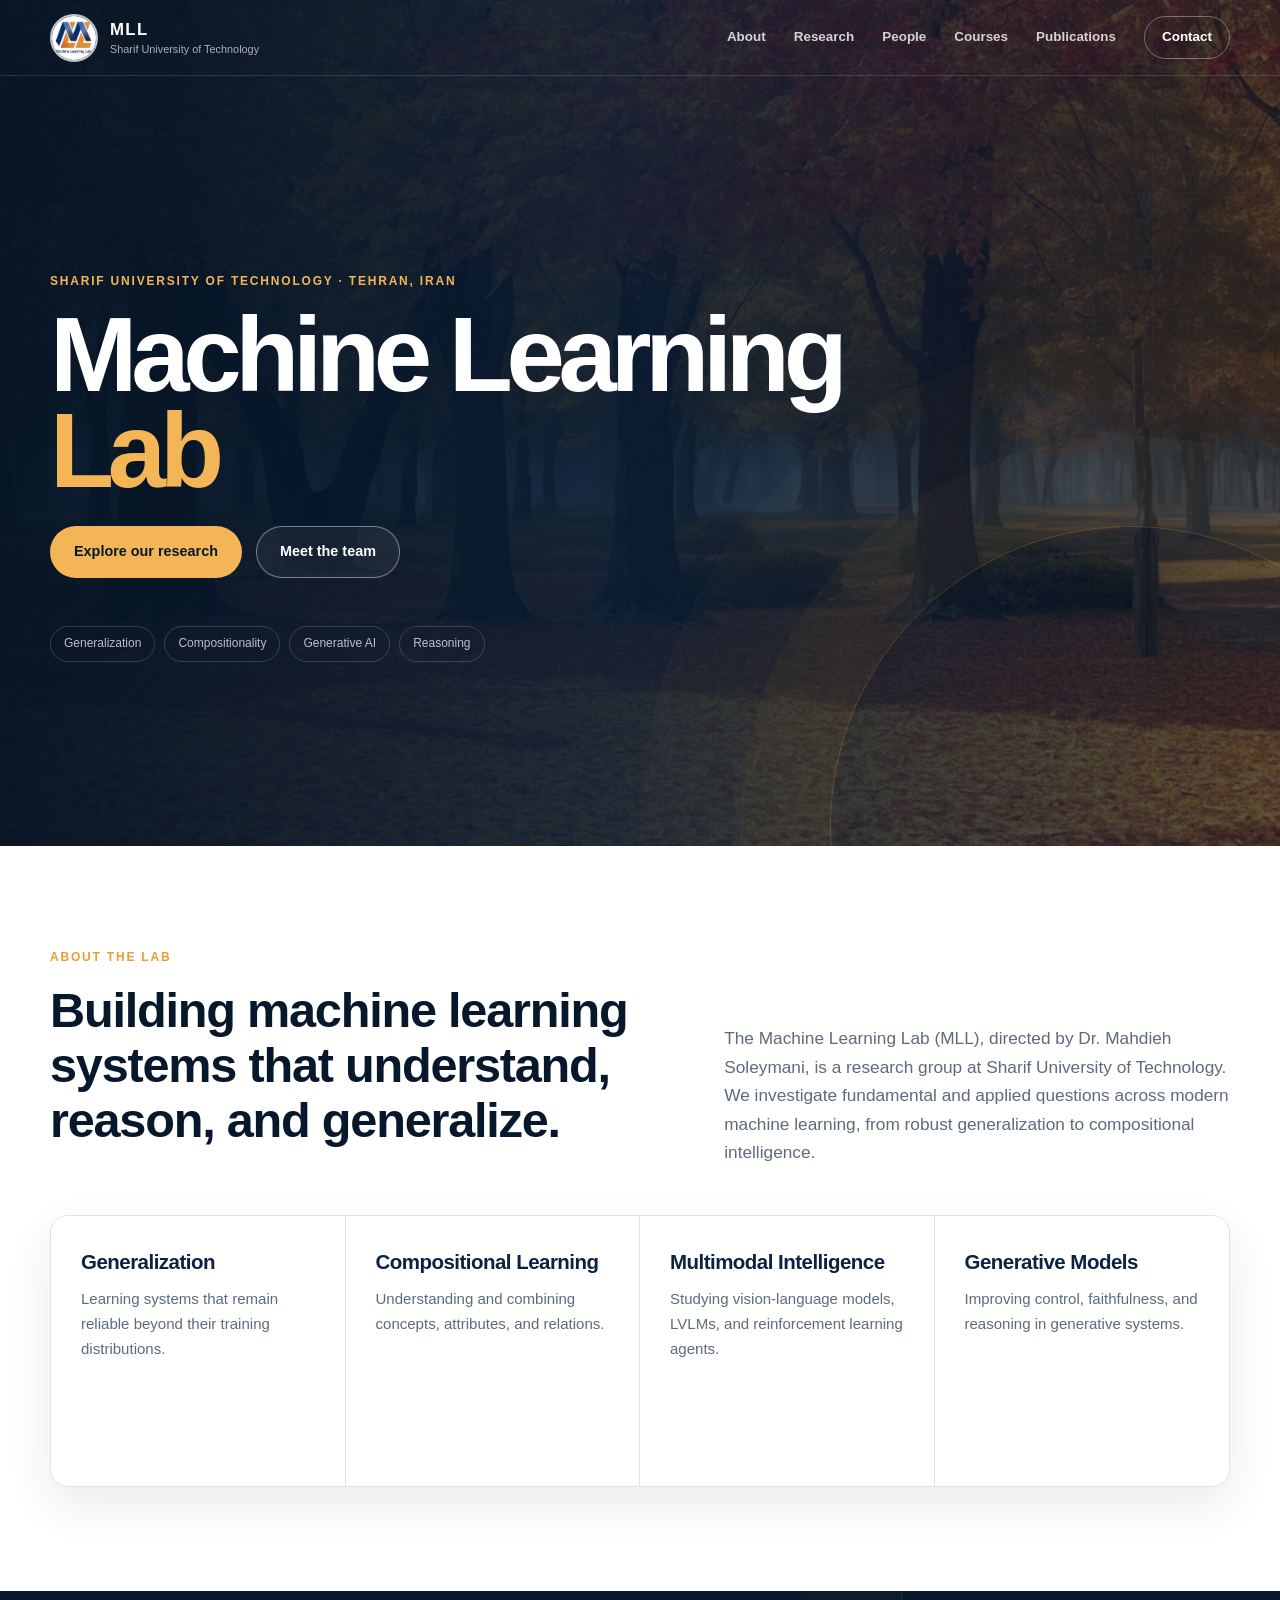
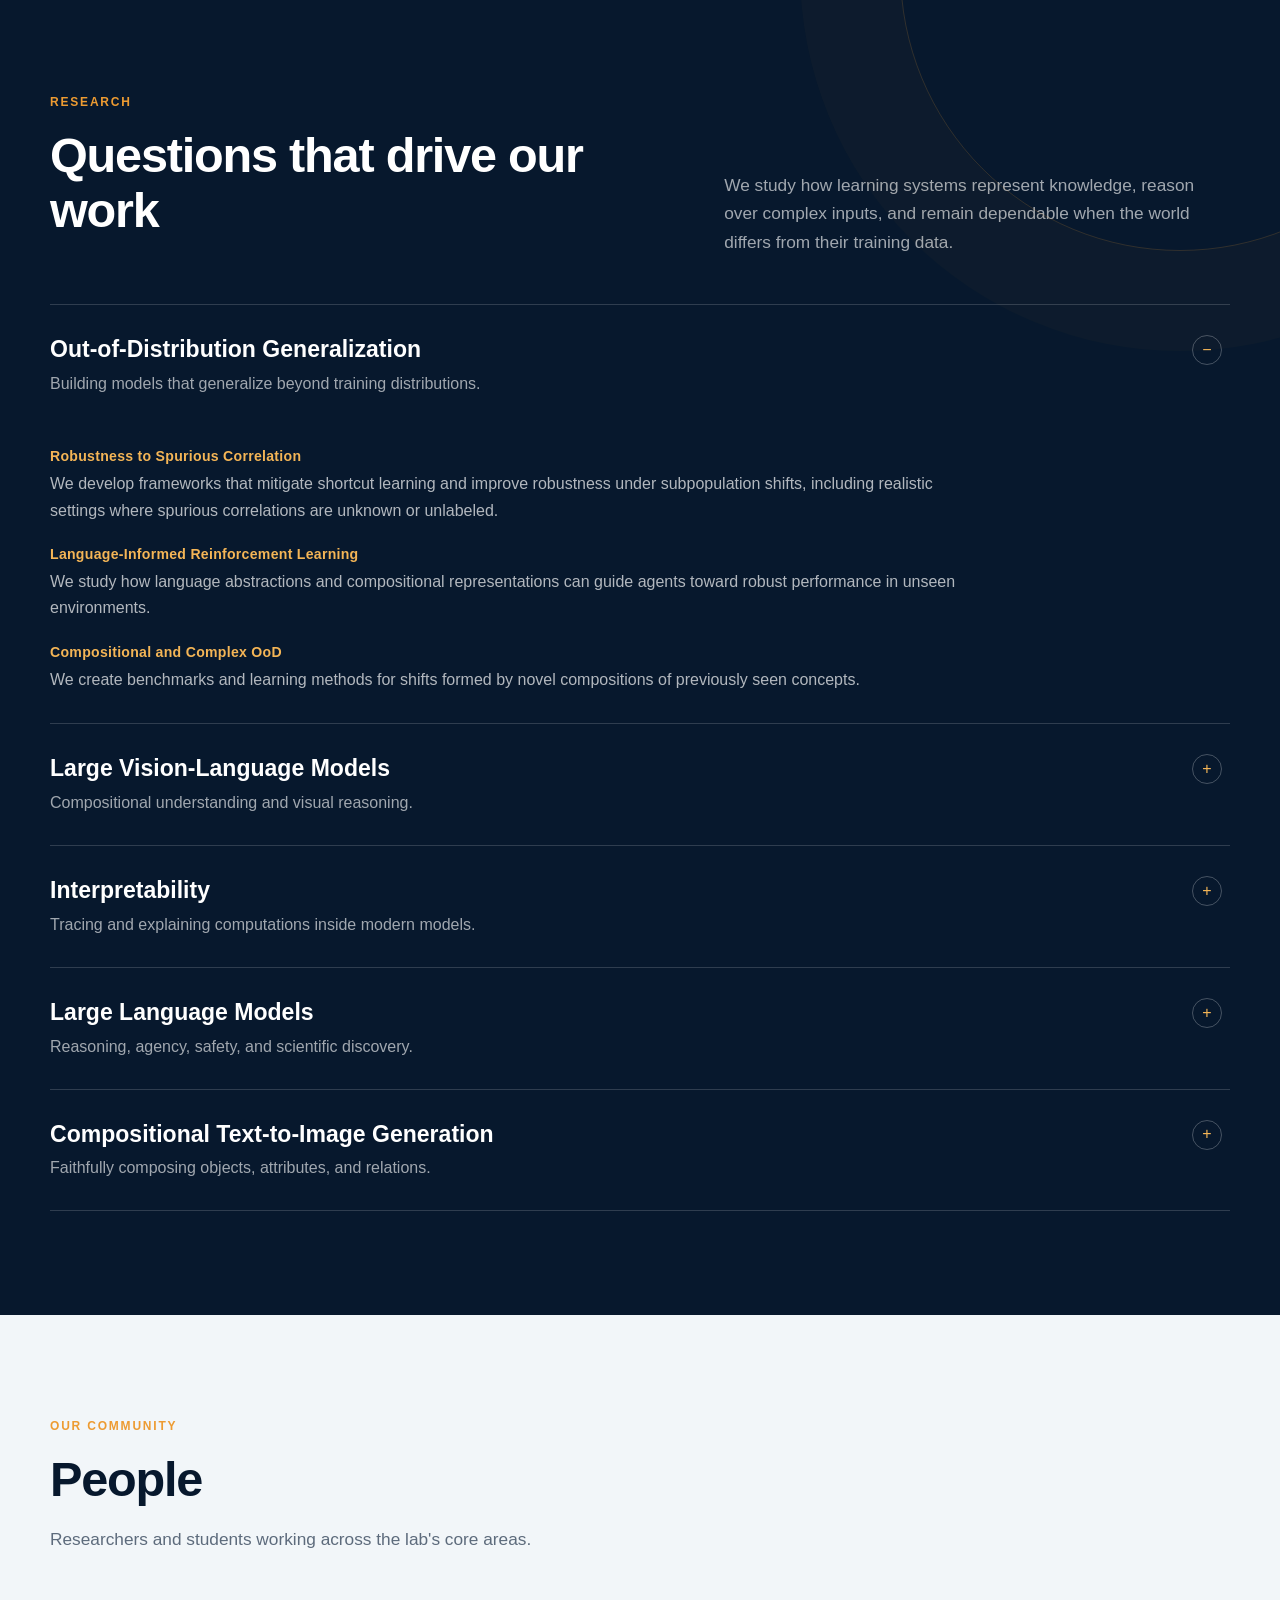
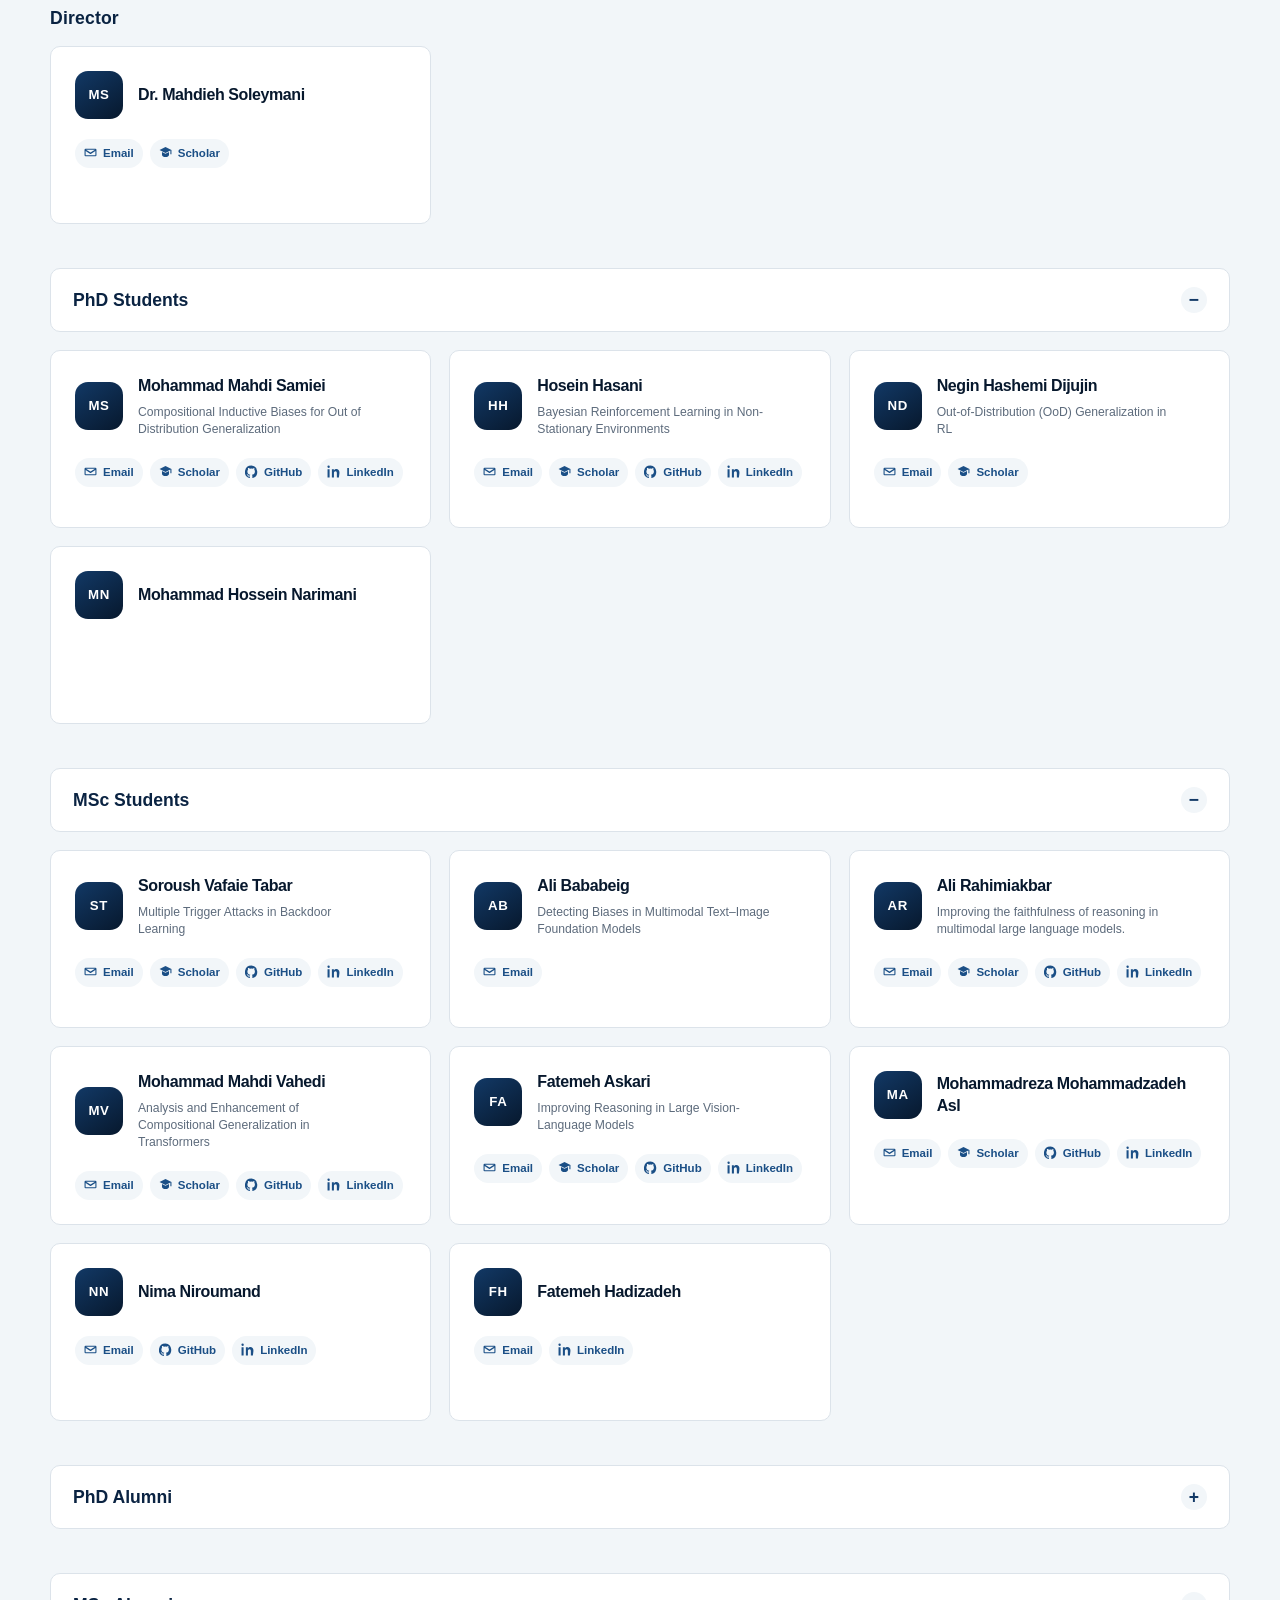
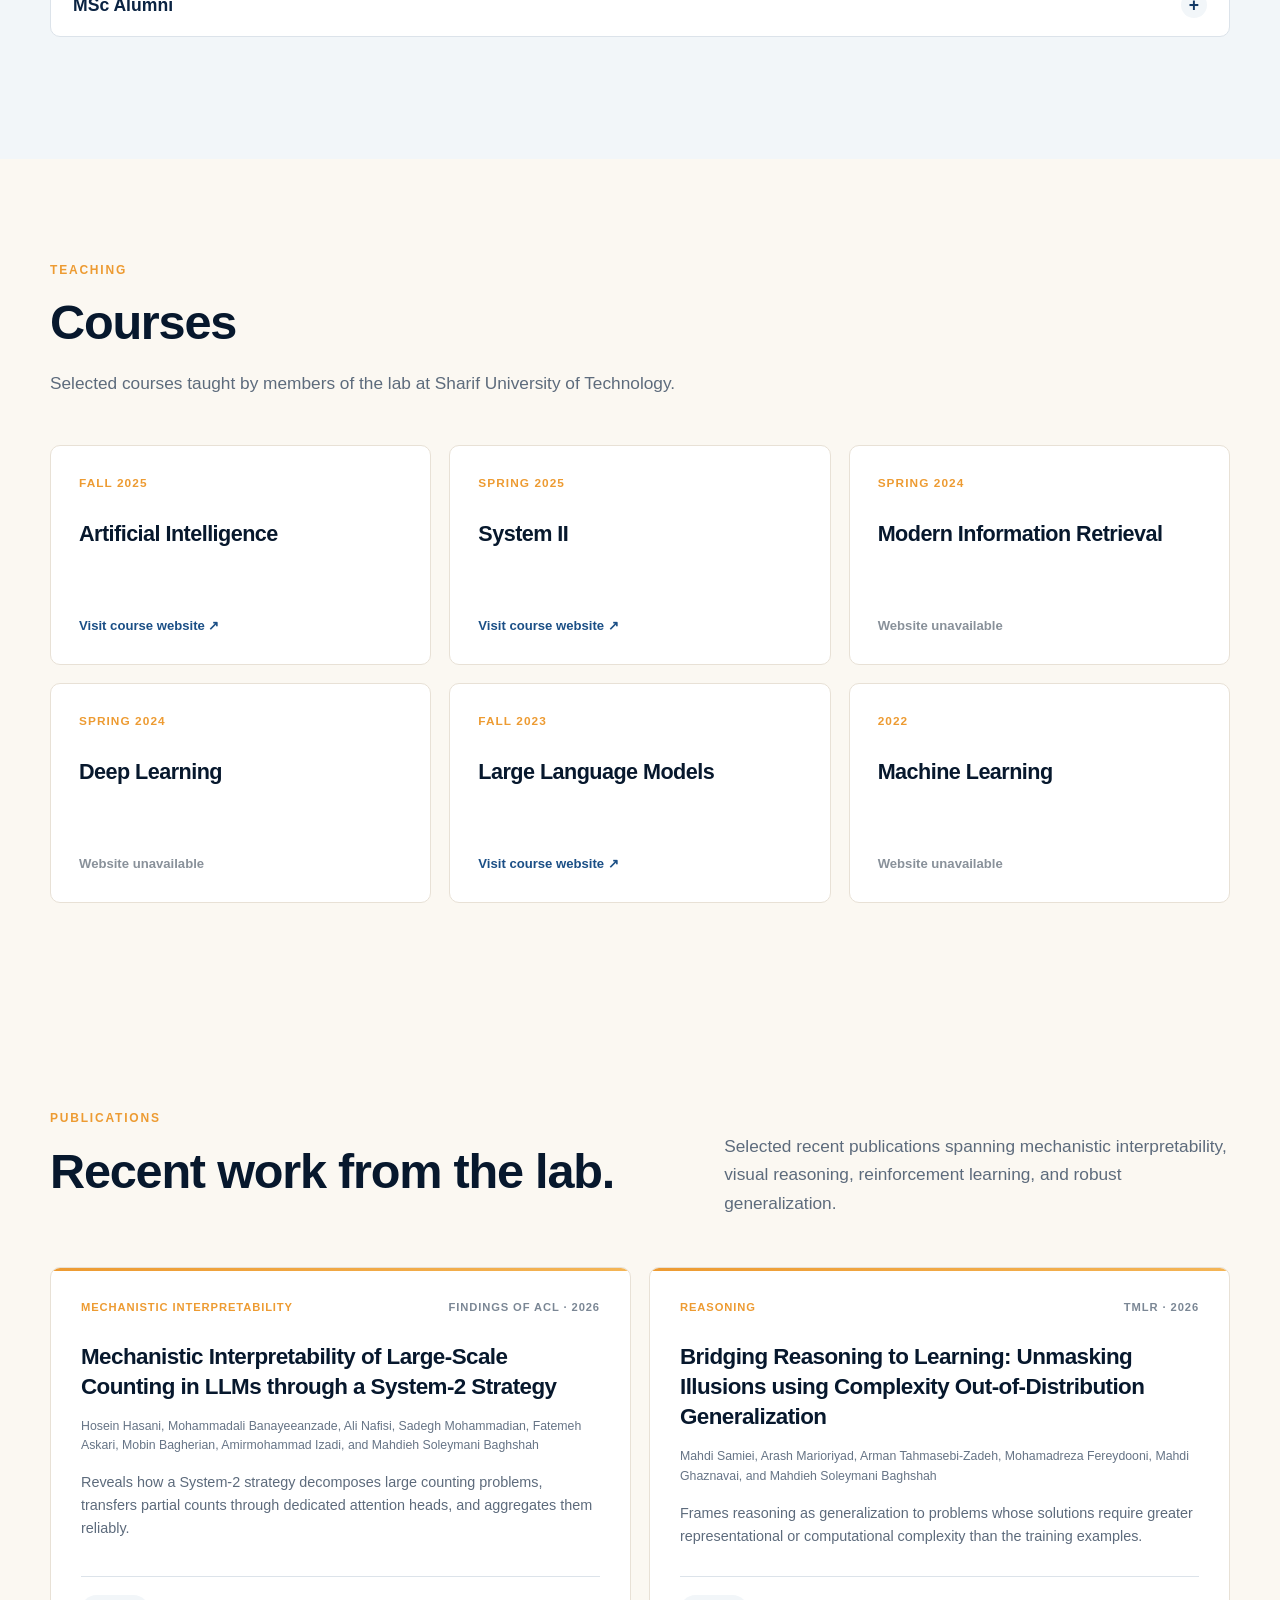
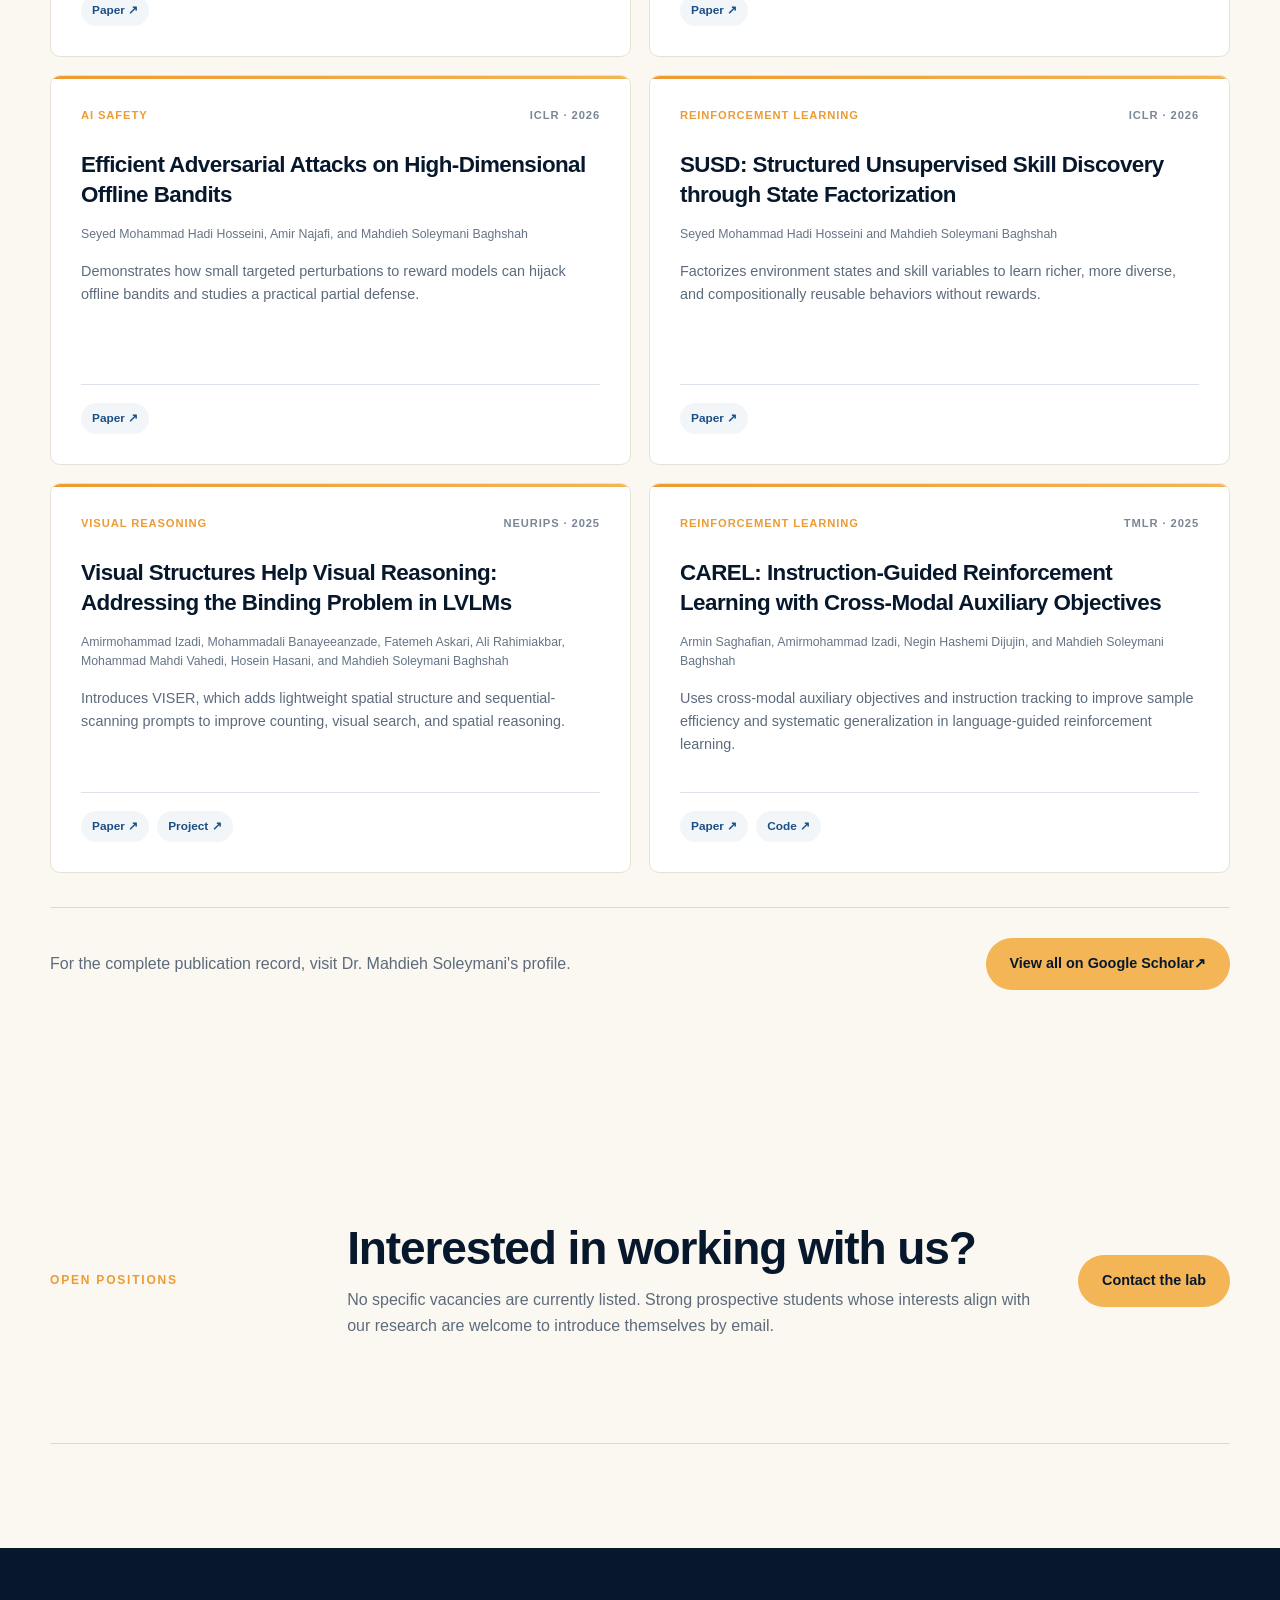
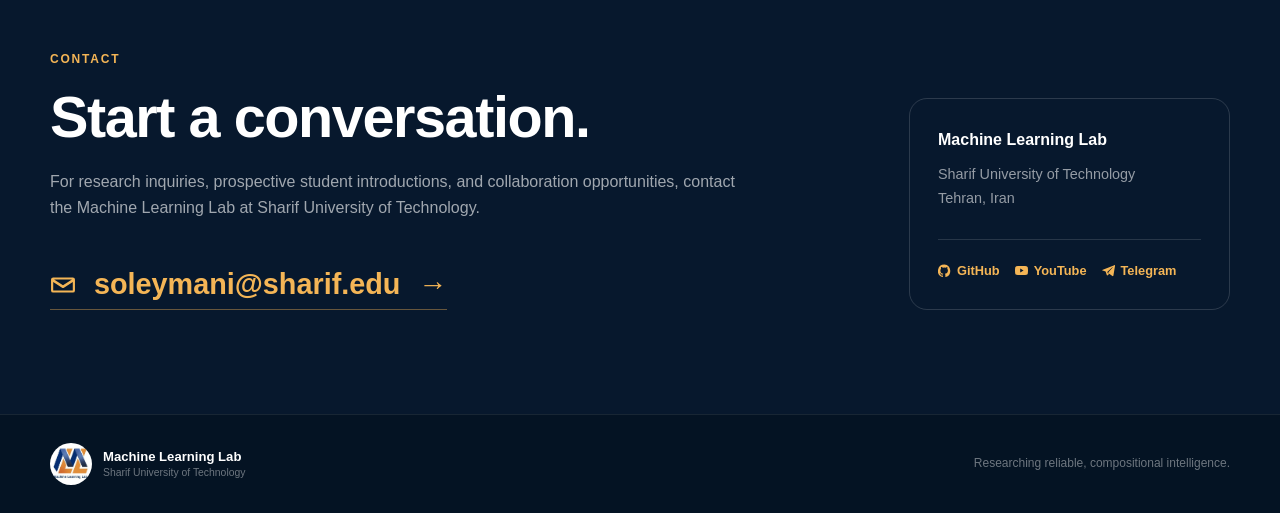
==== commit 879c8836: "Update index.html" ====
--- a/index.html
+++ b/index.html
@@ -124,12 +124,8 @@
                     <p>We create benchmarks and learning methods for shifts formed by novel compositions of previously seen concepts.</p>
                 </div>
             </details>
-            <details class="research-card">
-                <summary><span><strong>Compositional Text-to-Image Generation</strong><small>Faithfully composing objects, attributes, and relations.</small></span></summary>
-                <div class="research-body"><p>We design test-time strategies that improve compositional control in text-to-image generation. Our work addresses missing objects, attribute binding, and relational failures by enforcing stronger alignment between textual descriptions and visual elements.</p></div>
-            </details>
-            <details class="research-card">
-                <summary><span><strong>Vision-Language Models</strong><small>Compositional understanding and visual reasoning.</small></span></summary>
+                        <details class="research-card">
+                <summary><span><strong>Large Vision-Language Models</strong><small>Compositional understanding and visual reasoning.</small></span></summary>
                 <div class="research-body">
                     <h3>Visual Reasoning</h3><p>We develop benchmarks and methods that probe multi-step reasoning and relational understanding in large vision-language models.</p>
                     <h3>Representational Analysis</h3><p>We examine how models such as CLIP represent objects, attributes, and their interactions to identify where compositionality emerges—and where it breaks.</p>
@@ -152,6 +148,11 @@
                     <div><h3>Chain-of-Thought Faithfulness</h3><p>Evaluation of deceptive or misleading reasoning behavior in language models.</p></div>
                 </div>
             </details>
+                        <details class="research-card">
+                <summary><span><strong>Compositional Text-to-Image Generation</strong><small>Faithfully composing objects, attributes, and relations.</small></span></summary>
+                <div class="research-body"><p>We design test-time strategies that improve compositional control in text-to-image generation. Our work addresses missing objects, attribute binding, and relational failures by enforcing stronger alignment between textual descriptions and visual elements.</p></div>
+            </details>
+
         </div>
     </div>
 </section>
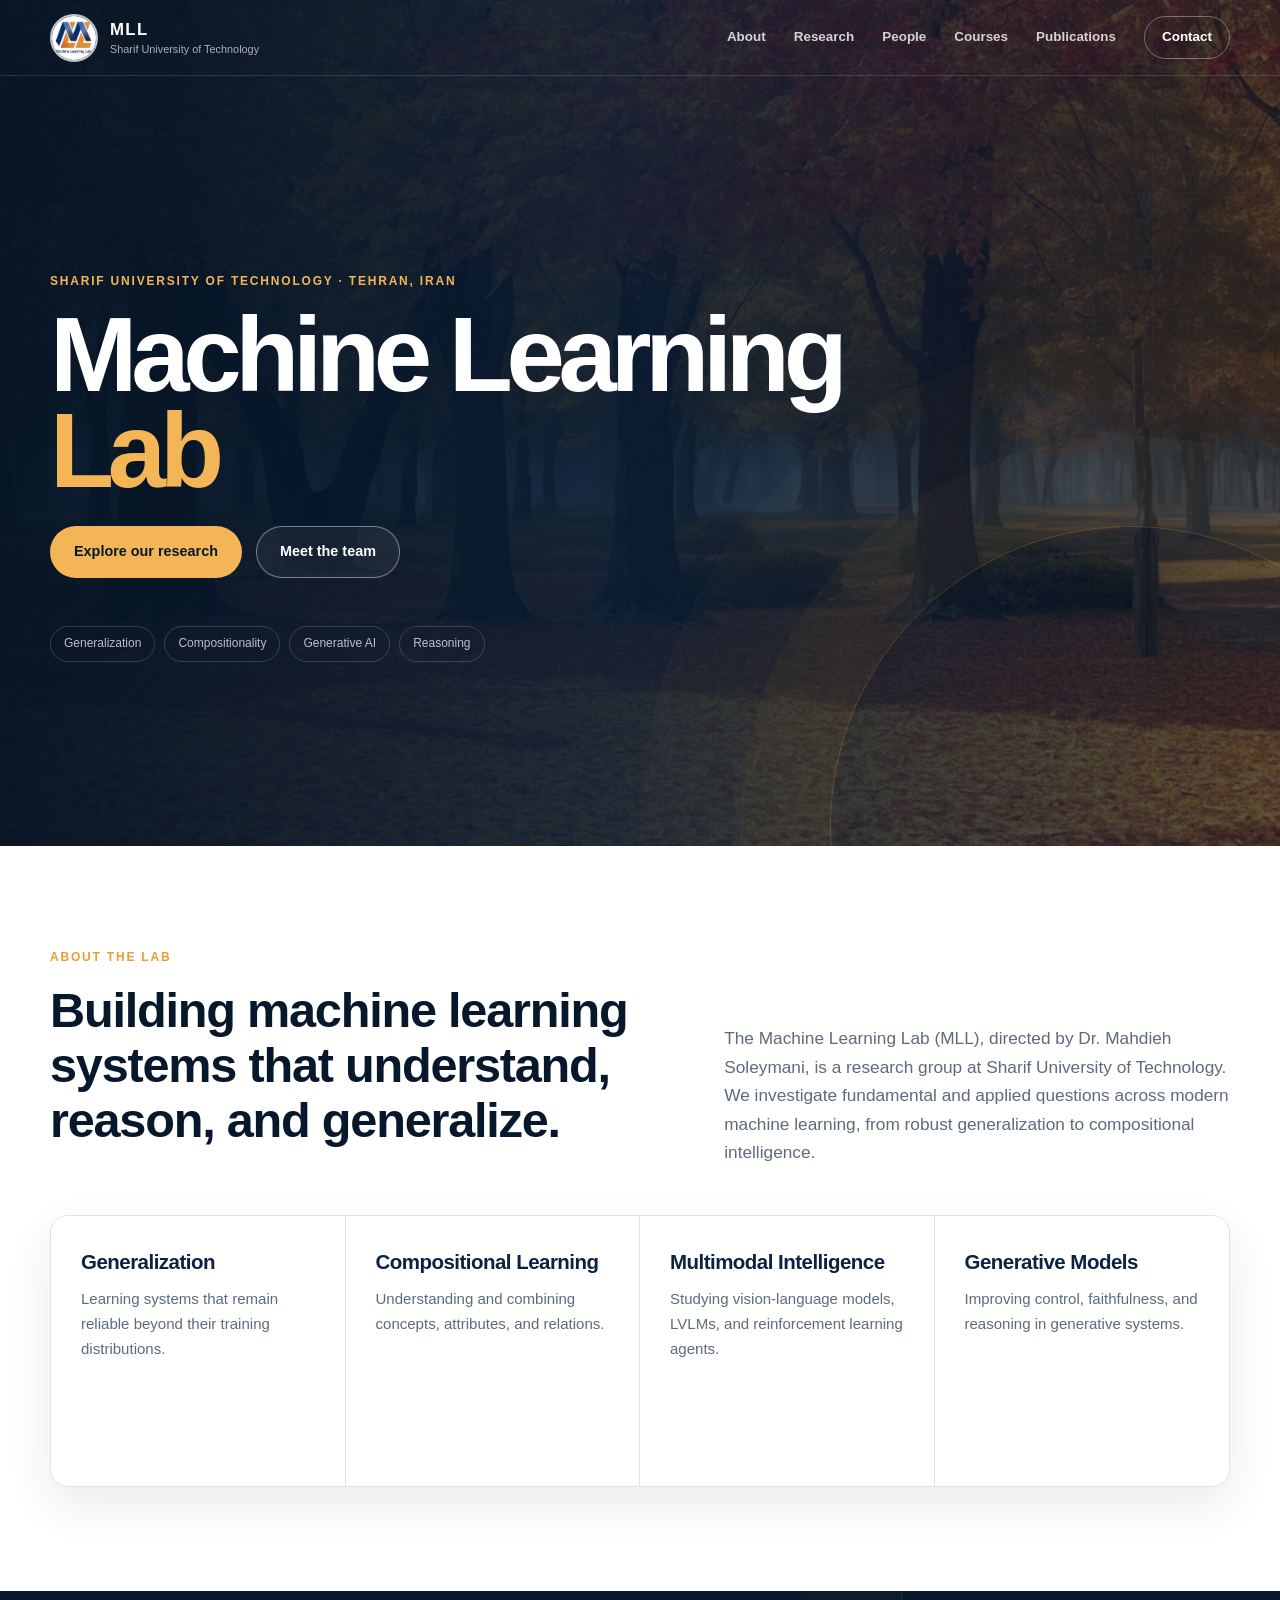
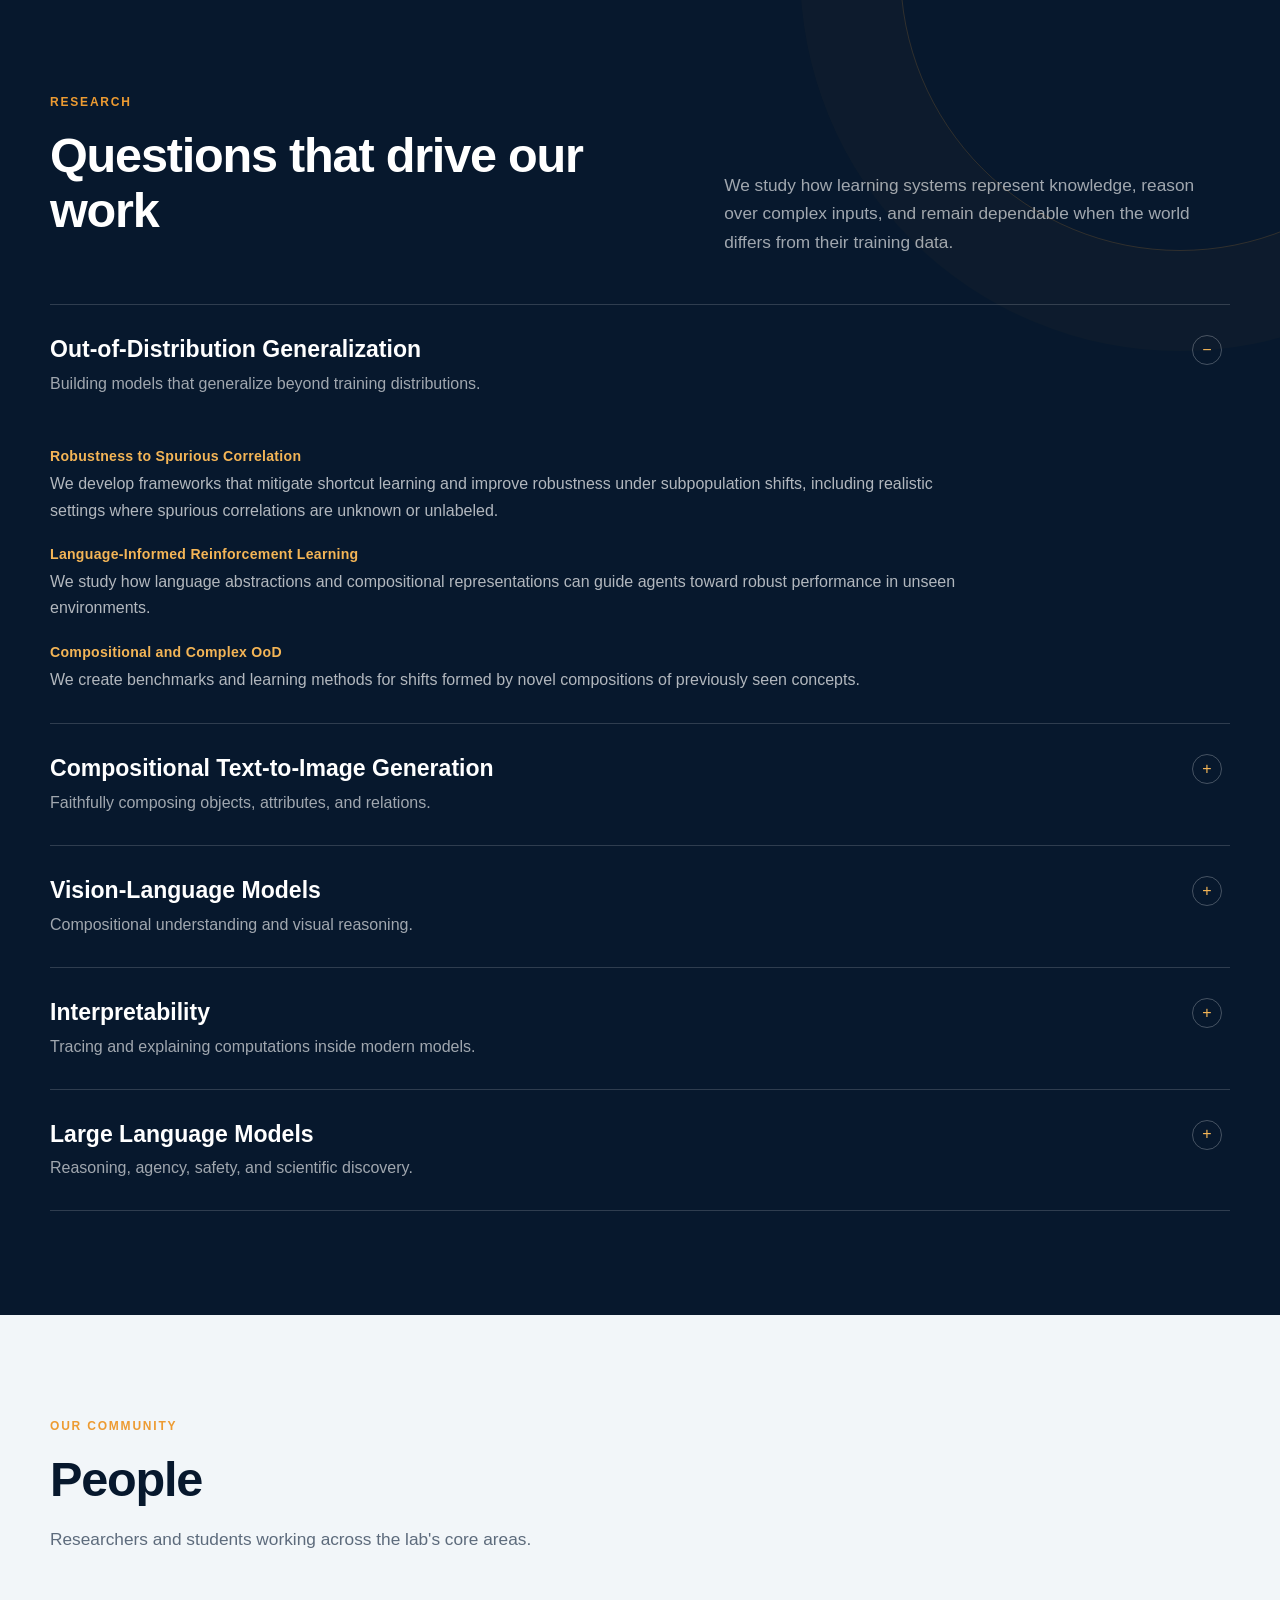
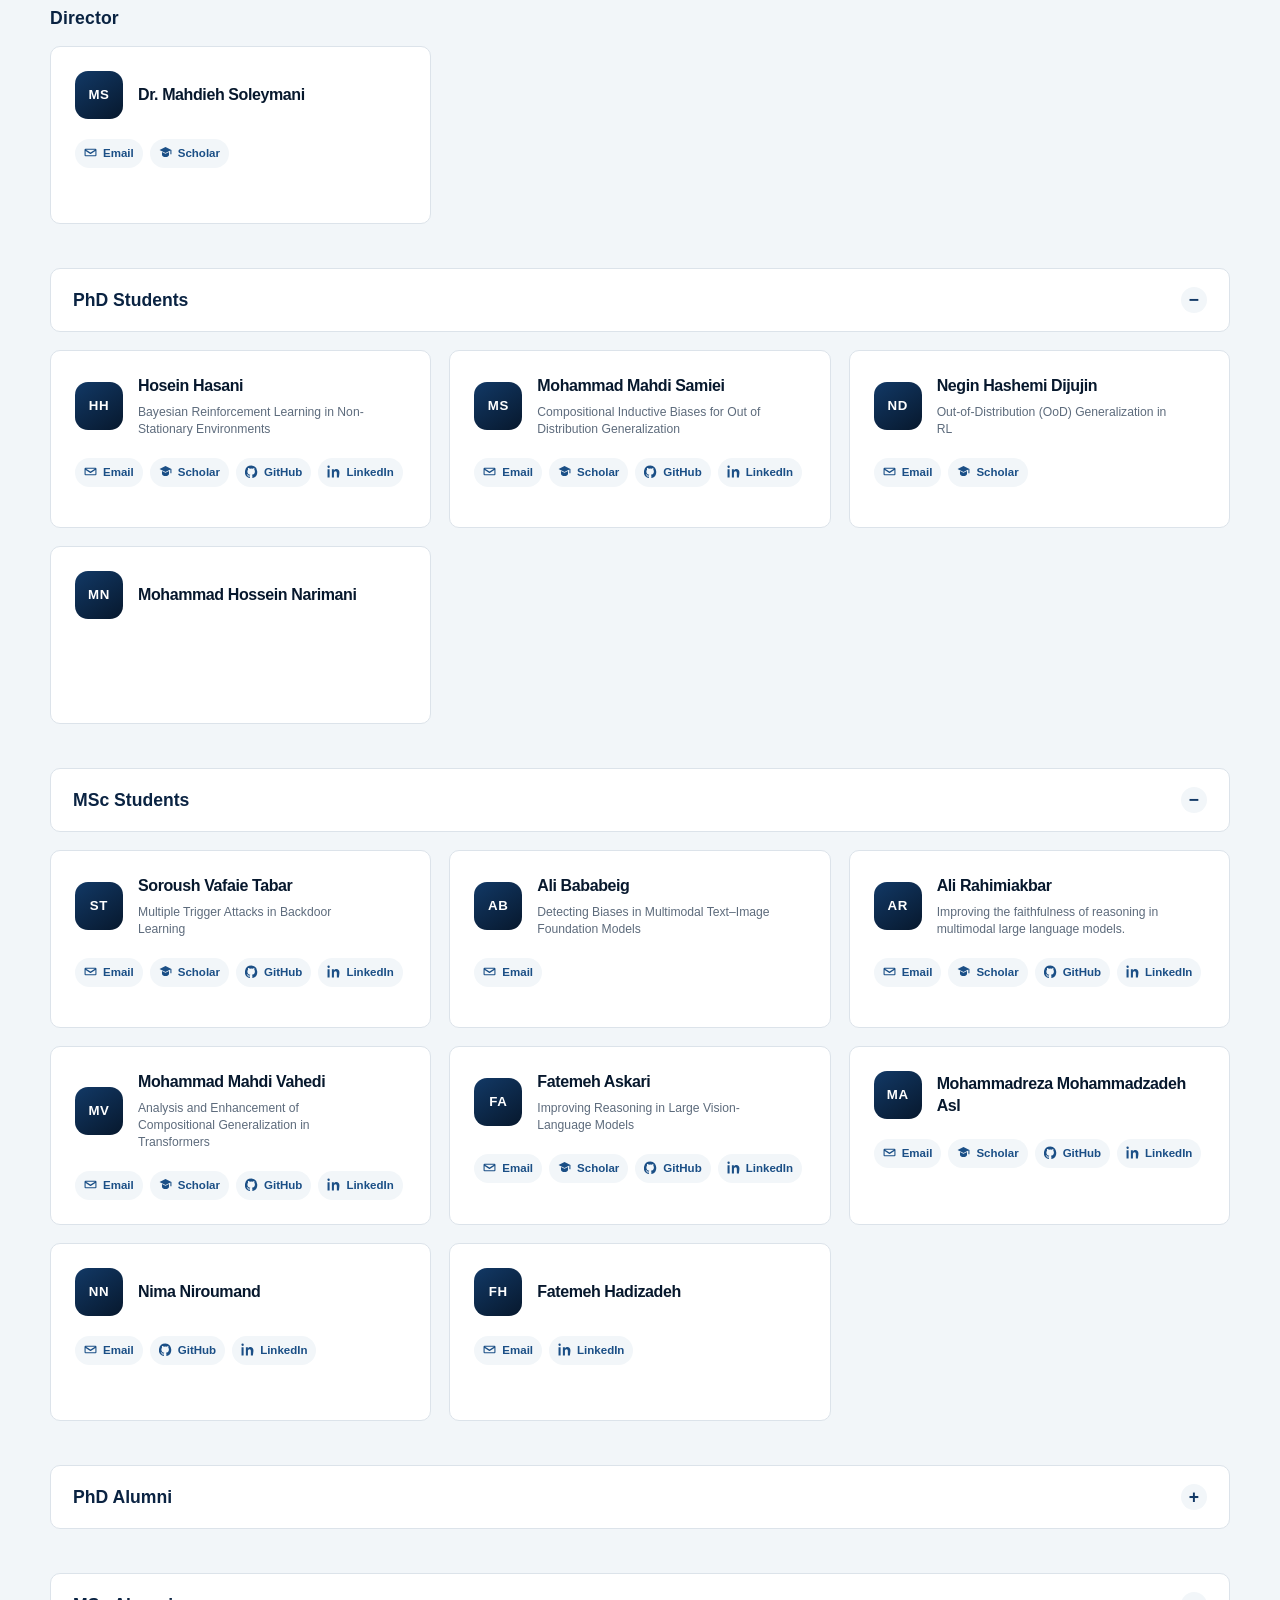
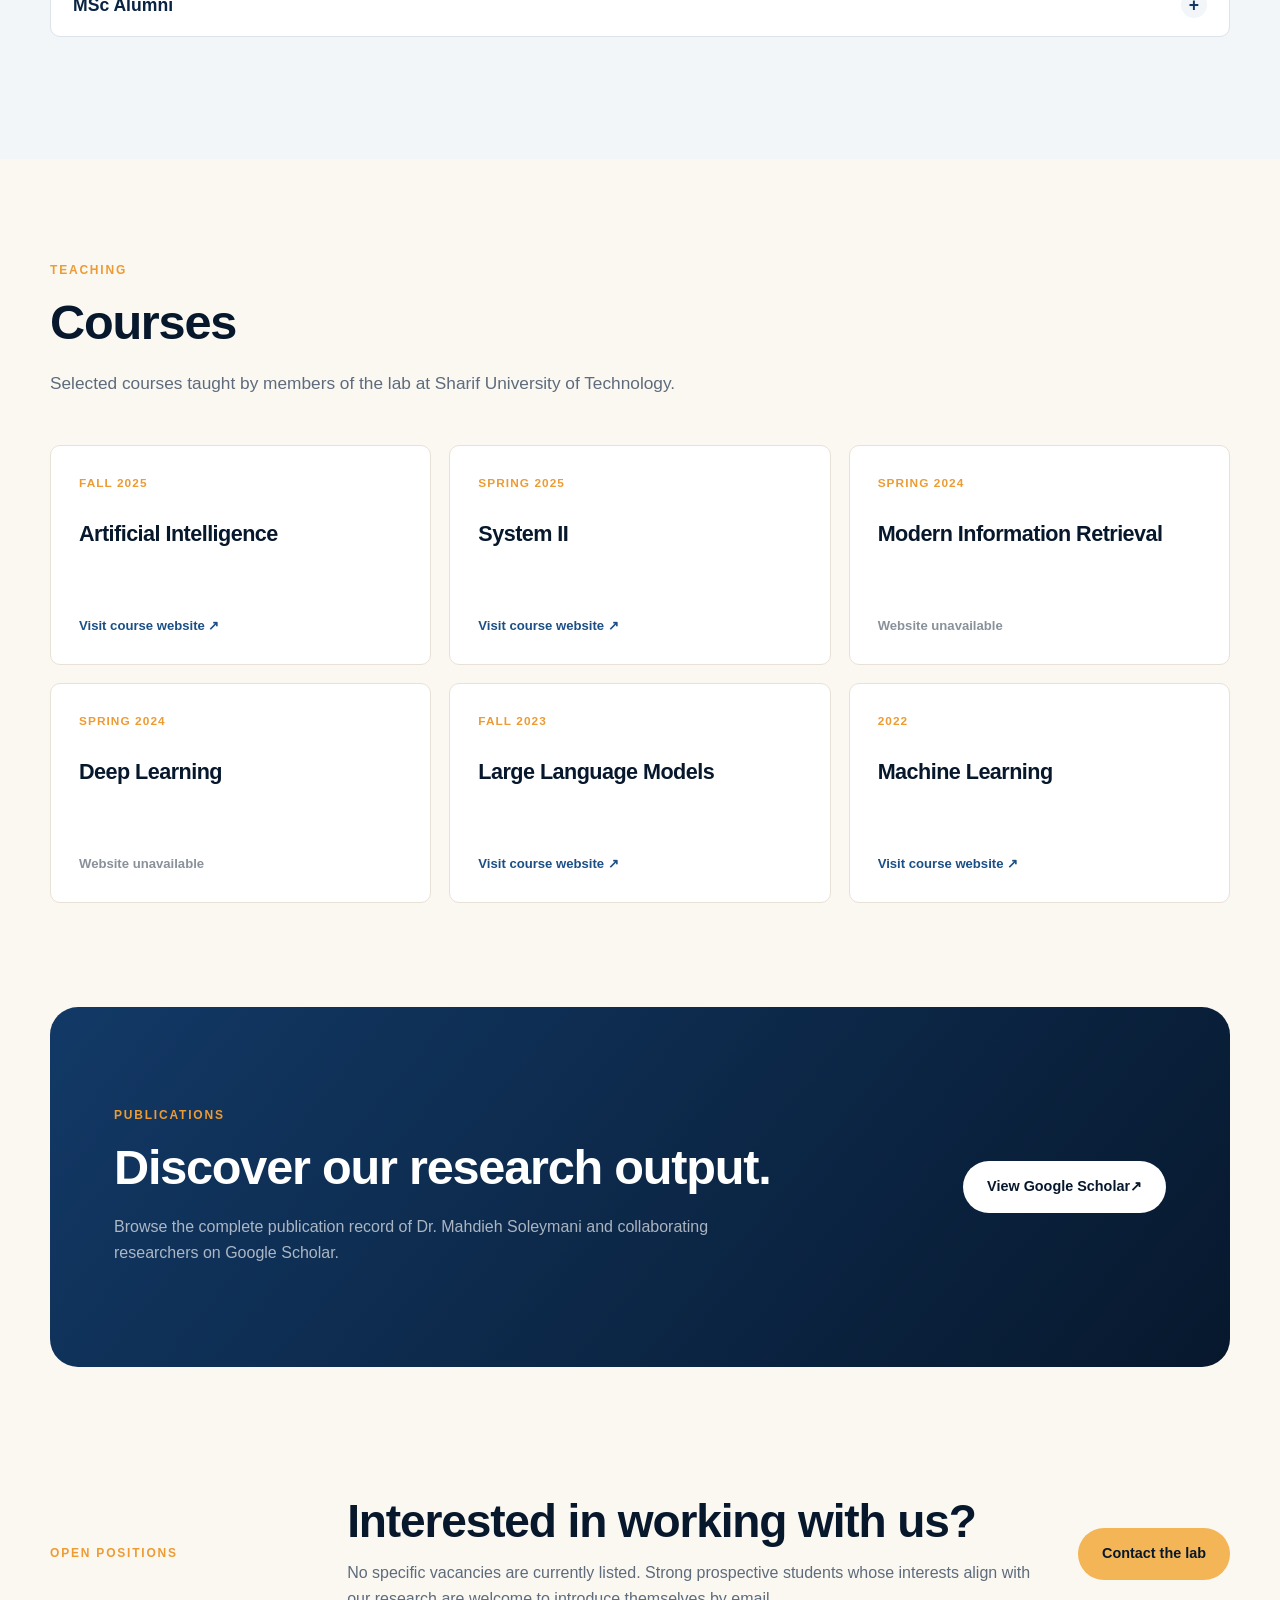
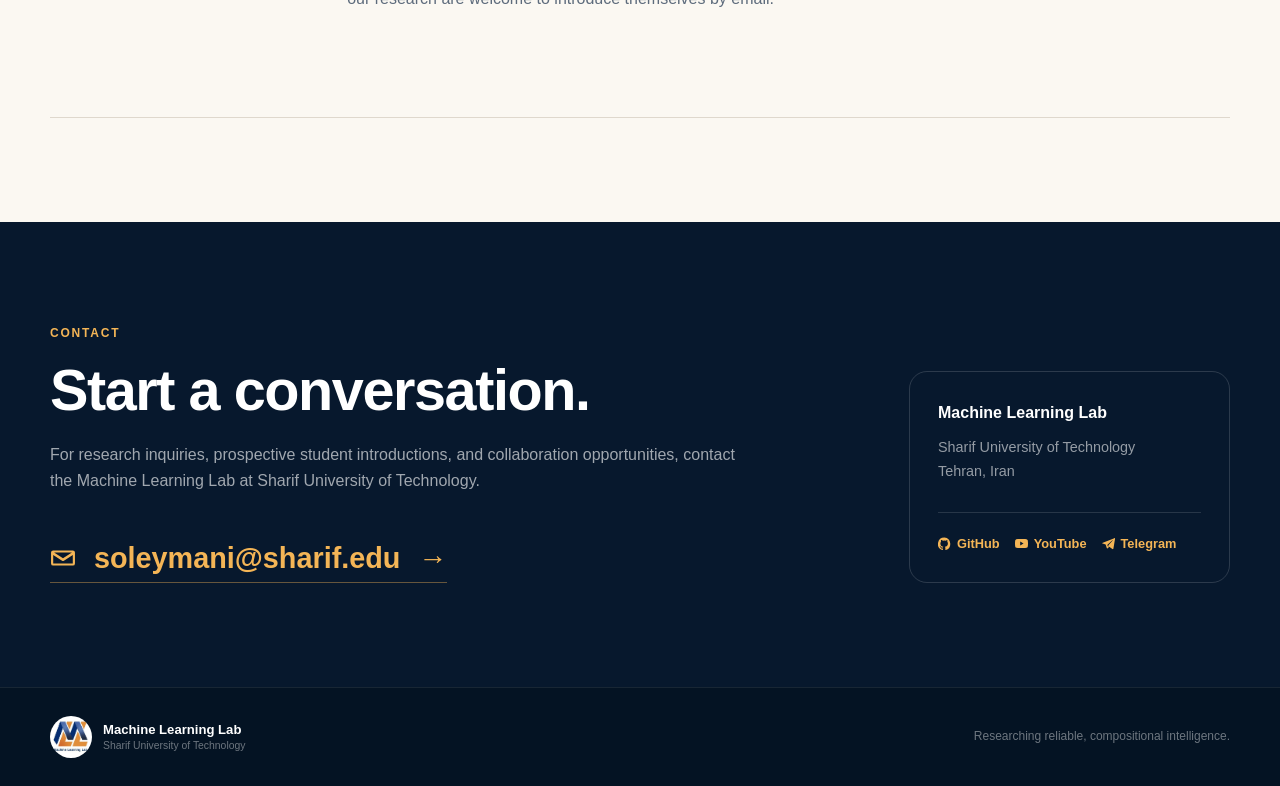
==== commit 292472bb: "feat: update publication section layout and content for improved presentation" ====
--- a/index.html
+++ b/index.html
@@ -124,8 +124,12 @@
                     <p>We create benchmarks and learning methods for shifts formed by novel compositions of previously seen concepts.</p>
                 </div>
             </details>
-                        <details class="research-card">
-                <summary><span><strong>Large Vision-Language Models</strong><small>Compositional understanding and visual reasoning.</small></span></summary>
+            <details class="research-card">
+                <summary><span><strong>Compositional Text-to-Image Generation</strong><small>Faithfully composing objects, attributes, and relations.</small></span></summary>
+                <div class="research-body"><p>We design test-time strategies that improve compositional control in text-to-image generation. Our work addresses missing objects, attribute binding, and relational failures by enforcing stronger alignment between textual descriptions and visual elements.</p></div>
+            </details>
+            <details class="research-card">
+                <summary><span><strong>Vision-Language Models</strong><small>Compositional understanding and visual reasoning.</small></span></summary>
                 <div class="research-body">
                     <h3>Visual Reasoning</h3><p>We develop benchmarks and methods that probe multi-step reasoning and relational understanding in large vision-language models.</p>
                     <h3>Representational Analysis</h3><p>We examine how models such as CLIP represent objects, attributes, and their interactions to identify where compositionality emerges—and where it breaks.</p>
@@ -148,11 +152,6 @@
                     <div><h3>Chain-of-Thought Faithfulness</h3><p>Evaluation of deceptive or misleading reasoning behavior in language models.</p></div>
                 </div>
             </details>
-                        <details class="research-card">
-                <summary><span><strong>Compositional Text-to-Image Generation</strong><small>Faithfully composing objects, attributes, and relations.</small></span></summary>
-                <div class="research-body"><p>We design test-time strategies that improve compositional control in text-to-image generation. Our work addresses missing objects, attribute binding, and relational failures by enforcing stronger alignment between textual descriptions and visual elements.</p></div>
-            </details>
-
         </div>
     </div>
 </section>
@@ -191,6 +190,23 @@
                   <div class="card">
                     <div class="card-header">
                       <div class="mt-2">
+                        <h4>Hosein Hasani</h4>
+                        <p class="member-project">Bayesian Reinforcement Learning in Non-Stationary Environments</p>
+                      </div>
+                    </div>
+                    <div class="card-body">
+                      <a href="mailto:hosein.hasani.ce@gmail.com" class="mr-3" title="Email"><i class="fa fa-envelope"></i></a>
+                      <a href="https://scholar.google.com/citations?user=U59qHq4AAAAJ&amp;hl=en" class="mr-3" title="Scholar"><i class="fa fa-graduation-cap"></i></a>
+                      <a href="https://github.com/HoseinHasani" class="mr-3" title="GitHub"><i class="fa fa-github"></i></a>
+                      <a href="https://www.linkedin.com/in/hosein-hasani/" title="LinkedIn"><i class="fa fa-linkedin"></i></a>
+                    </div>
+                  </div>
+                </div>
+
+                <div class="col-md-6 col-lg-4">
+                  <div class="card">
+                    <div class="card-header">
+                      <div class="mt-2">
                         <h4>Mohammad Mahdi Samiei</h4>
                         <p class="member-project">Compositional Inductive Biases for Out of Distribution Generalization</p>
                       </div>
@@ -200,23 +216,6 @@
                       <a href="https://scholar.google.com/citations?user=JU-HR3QAAAAJ&amp;hl=en" class="mr-3" title="Scholar"><i class="fa fa-graduation-cap"></i></a>
                       <a href="https://github.com/mmsamiei" class="mr-3" title="GitHub"><i class="fa fa-github"></i></a>
                       <a href="https://www.linkedin.com/in/mmsamiei" title="LinkedIn"><i class="fa fa-linkedin"></i></a>
-                    </div>
-                  </div>
-                </div>
-
-                <div class="col-md-6 col-lg-4">
-                  <div class="card">
-                    <div class="card-header">
-                      <div class="mt-2">
-                        <h4>Hosein Hasani</h4>
-                        <p class="member-project">Bayesian Reinforcement Learning in Non-Stationary Environments</p>
-                      </div>
-                    </div>
-                    <div class="card-body">
-                      <a href="mailto:hosein.hasani.ce@gmail.com" class="mr-3" title="Email"><i class="fa fa-envelope"></i></a>
-                      <a href="https://scholar.google.com/citations?user=U59qHq4AAAAJ&amp;hl=en" class="mr-3" title="Scholar"><i class="fa fa-graduation-cap"></i></a>
-                      <a href="https://github.com/HoseinHasani" class="mr-3" title="GitHub"><i class="fa fa-github"></i></a>
-                      <a href="https://www.linkedin.com/in/hosein-hasani/" title="LinkedIn"><i class="fa fa-linkedin"></i></a>
                     </div>
                   </div>
                 </div>
@@ -996,65 +995,15 @@
             <article class="course-card"><span>Spring 2024</span><h3>Modern Information Retrieval</h3><p>Website unavailable</p></article>
             <article class="course-card"><span>Spring 2024</span><h3>Deep Learning</h3><p>Website unavailable</p></article>
             <article class="course-card"><span>Fall 2023</span><h3>Large Language Models</h3><a href="https://sut-llm.github.io/" target="_blank" rel="noopener">Visit course website <span aria-hidden="true">↗</span></a></article>
-            <article class="course-card"><span>2022</span><h3>Machine Learning</h3><p>Website unavailable</p></article>
+            <article class="course-card"><span>2022</span><h3>Machine Learning</h3><a href="https://ocw.sharif.ir/course/id/202/%DB%8C%D8%A7%D8%AF%DA%AF%DB%8C%D8%B1%DB%8C-%D9%85%D8%A7%D8%B4%DB%8C%D9%86" target="_blank" rel="noopener">Visit course website <span aria-hidden="true">↗</span></a></article>
         </div>
     </div>
 </section>
 
 <section class="section publication-section" id="publications">
-    <div class="container">
-        <div class="section-heading split-heading publication-heading">
-            <div><p class="eyebrow">Publications</p><h2>Recent work from the lab.</h2></div>
-            <p>Selected recent publications spanning mechanistic interpretability, visual reasoning, reinforcement learning, and robust generalization.</p>
-        </div>
-        <div class="publication-grid">
-            <article class="publication-card">
-                <div class="publication-meta"><span>Mechanistic interpretability</span><span>Findings of ACL · 2026</span></div>
-                <h3><a href="https://aclanthology.org/2026.findings-acl.2031/">Mechanistic Interpretability of Large-Scale Counting in LLMs through a System-2 Strategy</a></h3>
-                <p class="publication-authors">Hosein Hasani, Mohammadali Banayeeanzade, Ali Nafisi, Sadegh Mohammadian, Fatemeh Askari, Mobin Bagherian, Amirmohammad Izadi, and Mahdieh Soleymani Baghshah</p>
-                <p class="publication-summary">Reveals how a System-2 strategy decomposes large counting problems, transfers partial counts through dedicated attention heads, and aggregates them reliably.</p>
-                <div class="publication-links"><a href="https://aclanthology.org/2026.findings-acl.2031/" aria-label="Read Mechanistic Interpretability of Large-Scale Counting in LLMs">Paper <span aria-hidden="true">↗</span></a></div>
-            </article>
-            <article class="publication-card">
-                <div class="publication-meta"><span>Reasoning</span><span>TMLR · 2026</span></div>
-                <h3><a href="https://openreview.net/forum?id=07fh13gWs0">Bridging Reasoning to Learning: Unmasking Illusions using Complexity Out-of-Distribution Generalization</a></h3>
-                <p class="publication-authors">Mahdi Samiei, Arash Marioriyad, Arman Tahmasebi-Zadeh, Mohamadreza Fereydooni, Mahdi Ghaznavai, and Mahdieh Soleymani Baghshah</p>
-                <p class="publication-summary">Frames reasoning as generalization to problems whose solutions require greater representational or computational complexity than the training examples.</p>
-                <div class="publication-links"><a href="https://openreview.net/forum?id=07fh13gWs0" aria-label="Read Bridging Reasoning to Learning">Paper <span aria-hidden="true">↗</span></a></div>
-            </article>
-            <article class="publication-card">
-                <div class="publication-meta"><span>AI safety</span><span>ICLR · 2026</span></div>
-                <h3><a href="https://openreview.net/forum?id=yNVoSoxM0u">Efficient Adversarial Attacks on High-Dimensional Offline Bandits</a></h3>
-                <p class="publication-authors">Seyed Mohammad Hadi Hosseini, Amir Najafi, and Mahdieh Soleymani Baghshah</p>
-                <p class="publication-summary">Demonstrates how small targeted perturbations to reward models can hijack offline bandits and studies a practical partial defense.</p>
-                <div class="publication-links"><a href="https://openreview.net/forum?id=yNVoSoxM0u" aria-label="Read Efficient Adversarial Attacks on High-Dimensional Offline Bandits">Paper <span aria-hidden="true">↗</span></a></div>
-            </article>
-            <article class="publication-card">
-                <div class="publication-meta"><span>Reinforcement learning</span><span>ICLR · 2026</span></div>
-                <h3><a href="https://openreview.net/forum?id=INr5TSooxR">SUSD: Structured Unsupervised Skill Discovery through State Factorization</a></h3>
-                <p class="publication-authors">Seyed Mohammad Hadi Hosseini and Mahdieh Soleymani Baghshah</p>
-                <p class="publication-summary">Factorizes environment states and skill variables to learn richer, more diverse, and compositionally reusable behaviors without rewards.</p>
-                <div class="publication-links"><a href="https://openreview.net/forum?id=INr5TSooxR" aria-label="Read SUSD: Structured Unsupervised Skill Discovery">Paper <span aria-hidden="true">↗</span></a></div>
-            </article>
-            <article class="publication-card">
-                <div class="publication-meta"><span>Visual reasoning</span><span>NeurIPS · 2025</span></div>
-                <h3><a href="https://papers.nips.cc/paper_files/paper/2025/hash/ee8351f13c3015ac249ed5f767096966-Abstract-Conference.html">Visual Structures Help Visual Reasoning: Addressing the Binding Problem in LVLMs</a></h3>
-                <p class="publication-authors">Amirmohammad Izadi, Mohammadali Banayeeanzade, Fatemeh Askari, Ali Rahimiakbar, Mohammad Mahdi Vahedi, Hosein Hasani, and Mahdieh Soleymani Baghshah</p>
-                <p class="publication-summary">Introduces VISER, which adds lightweight spatial structure and sequential-scanning prompts to improve counting, visual search, and spatial reasoning.</p>
-                <div class="publication-links"><a href="https://papers.nips.cc/paper_files/paper/2025/hash/ee8351f13c3015ac249ed5f767096966-Abstract-Conference.html" aria-label="Read Visual Structures Help Visual Reasoning">Paper <span aria-hidden="true">↗</span></a><a href="https://sharif-ml-lab.github.io/VISER/" aria-label="Visit the VISER project page">Project <span aria-hidden="true">↗</span></a></div>
-            </article>
-            <article class="publication-card">
-                <div class="publication-meta"><span>Reinforcement learning</span><span>TMLR · 2025</span></div>
-                <h3><a href="https://openreview.net/forum?id=zJUEYr5X1X">CAREL: Instruction-Guided Reinforcement Learning with Cross-Modal Auxiliary Objectives</a></h3>
-                <p class="publication-authors">Armin Saghafian, Amirmohammad Izadi, Negin Hashemi Dijujin, and Mahdieh Soleymani Baghshah</p>
-                <p class="publication-summary">Uses cross-modal auxiliary objectives and instruction tracking to improve sample efficiency and systematic generalization in language-guided reinforcement learning.</p>
-                <div class="publication-links"><a href="https://openreview.net/forum?id=zJUEYr5X1X" aria-label="Read CAREL">Paper <span aria-hidden="true">↗</span></a><a href="https://github.com/ArminS03/CAREL" aria-label="View the CAREL source code">Code <span aria-hidden="true">↗</span></a></div>
-            </article>
-        </div>
-        <div class="publication-footer">
-            <p>For the complete publication record, visit Dr. Mahdieh Soleymani's profile.</p>
-            <a class="button button-primary" href="https://scholar.google.com/citations?user=S1U0KlgAAAAJ&amp;hl=en&amp;oi=sra">View all on Google Scholar <span aria-hidden="true">↗</span></a>
-        </div>
+    <div class="container publication-panel">
+        <div><p class="eyebrow">Publications</p><h2>Discover our research output.</h2><p>Browse the complete publication record of Dr. Mahdieh Soleymani and collaborating researchers on Google Scholar.</p></div>
+        <a class="button button-light" href="https://scholar.google.com/citations?user=S1U0KlgAAAAJ&amp;hl=en&amp;oi=sra" target="_blank" rel="noopener">View Google Scholar <span aria-hidden="true">↗</span></a>
     </div>
 </section>
 
--- a/assets/css/site.css
+++ b/assets/css/site.css
@@ -189,25 +189,11 @@
 .course-card p { color: #89919a; font-weight: 550; }
 
 /* Publications, positions, contact */
-.publication-section { background: var(--warm); }
-.publication-heading { margin-bottom: 50px; }
-.publication-grid { display: grid; grid-template-columns: repeat(2, minmax(0, 1fr)); gap: 18px; }
-.publication-card { min-height: 390px; display: flex; flex-direction: column; padding: 30px; overflow: hidden; position: relative; background: white; border: 1px solid #e8e1d6; border-radius: var(--radius-sm); transition: transform .2s, box-shadow .2s, border-color .2s; }
-.publication-card::before { content: ""; position: absolute; inset: 0 0 auto; height: 3px; background: linear-gradient(90deg, var(--gold-500), var(--gold-400)); }
-.publication-card:hover { transform: translateY(-3px); border-color: #d8ccb9; box-shadow: var(--shadow); }
-.publication-meta { display: flex; flex-wrap: wrap; justify-content: space-between; gap: 8px 18px; margin-bottom: 25px; color: var(--gold-500); font-size: .7rem; font-weight: 780; letter-spacing: .08em; text-transform: uppercase; }
-.publication-meta span:last-child { color: #7b8795; }
-.publication-card h3 { margin-bottom: 15px; color: var(--navy-950); font-size: clamp(1.15rem, 1.8vw, 1.4rem); line-height: 1.35; }
-.publication-card h3 a { color: inherit; }
-.publication-card h3 a:hover { color: var(--navy-700); }
-.publication-authors { margin-bottom: 16px; color: #667486; font-size: .77rem; line-height: 1.55; }
-.publication-summary { margin-bottom: 24px; color: var(--muted); font-size: .9rem; line-height: 1.6; }
-.publication-links { display: flex; flex-wrap: wrap; gap: 8px; margin-top: auto; padding-top: 18px; border-top: 1px solid var(--line); }
-.publication-links a { padding: 6px 11px; color: var(--navy-700); background: var(--mist); border-radius: 999px; font-size: .74rem; font-weight: 720; }
-.publication-links a:hover { color: white; background: var(--navy-800); }
-.publication-footer { display: flex; align-items: center; justify-content: space-between; gap: 30px; margin-top: 34px; padding-top: 30px; border-top: 1px solid #dfd8cd; }
-.publication-footer p { margin: 0; }
-.publication-footer .button { flex: 0 0 auto; }
+.publication-section { padding: 0; background: var(--warm); }
+.publication-panel { min-height: 360px; display: flex; align-items: center; justify-content: space-between; gap: 60px; padding: 64px; color: white; background: linear-gradient(130deg, var(--navy-800), var(--navy-950)); border-radius: var(--radius-lg); }
+.publication-panel h2 { margin-bottom: 18px; color: white; font-size: clamp(2.1rem, 3.8vw, 3.2rem); }
+.publication-panel p:not(.eyebrow) { max-width: 660px; margin: 0; color: rgba(255,255,255,.65); }
+.publication-panel .button { flex: 0 0 auto; }
 .positions-section { padding-top: 128px; background: var(--warm); }
 .positions-panel { display: grid; grid-template-columns: .55fr 1.5fr auto; gap: 46px; align-items: center; padding-bottom: 104px; border-bottom: 1px solid #dfd8cd; }
 .positions-panel .eyebrow { margin: 0; }
@@ -271,10 +257,8 @@
   .hero-content { padding-top: 130px; padding-bottom: 75px; }
   .hero h1 { font-size: clamp(3.55rem, 18vw, 5.5rem); }
   .hero::before { background-position: 60% center; }
-  .publication-grid { grid-template-columns: 1fr; }
-  .publication-card { min-height: auto; }
-  .publication-footer { align-items: flex-start; flex-direction: column; }
-  .publication-footer .button { flex: none; }
+  .publication-panel { min-height: 420px; flex-direction: column; align-items: flex-start; justify-content: center; padding: 42px 30px; }
+  .publication-panel .button { flex: none; }
   .research-card summary { grid-template-columns: 1fr; padding-right: 42px; }
   .research-body { padding-left: 0; padding-right: 5px; }
   .research-columns { grid-template-columns: 1fr; }
@@ -293,8 +277,8 @@
   .people-section .card { min-height: 160px; }
   .research-card summary { grid-template-columns: 1fr; gap: 6px; }
   .research-body { padding-left: 0; }
-  .publication-card { padding: 26px 22px; }
-  .publication-footer .button { width: 100%; }
+  .publication-section { padding-inline: 8px; }
+  .publication-panel { border-radius: var(--radius-md); }
   .contact-email { font-size: 1rem; }
   .footer-shell { align-items: flex-start; flex-direction: column; }
 }
@@ -302,5 +286,5 @@
 @media (prefers-reduced-motion: reduce) {
   html { scroll-behavior: auto; }
   *, *::before, *::after { scroll-behavior: auto !important; animation-duration: .01ms !important; animation-iteration-count: 1 !important; transition-duration: .01ms !important; }
-  .button:hover, .people-section .card:hover, .course-card:hover, .publication-card:hover { transform: none; }
-}
+  .button:hover, .people-section .card:hover, .course-card:hover { transform: none; }
+}
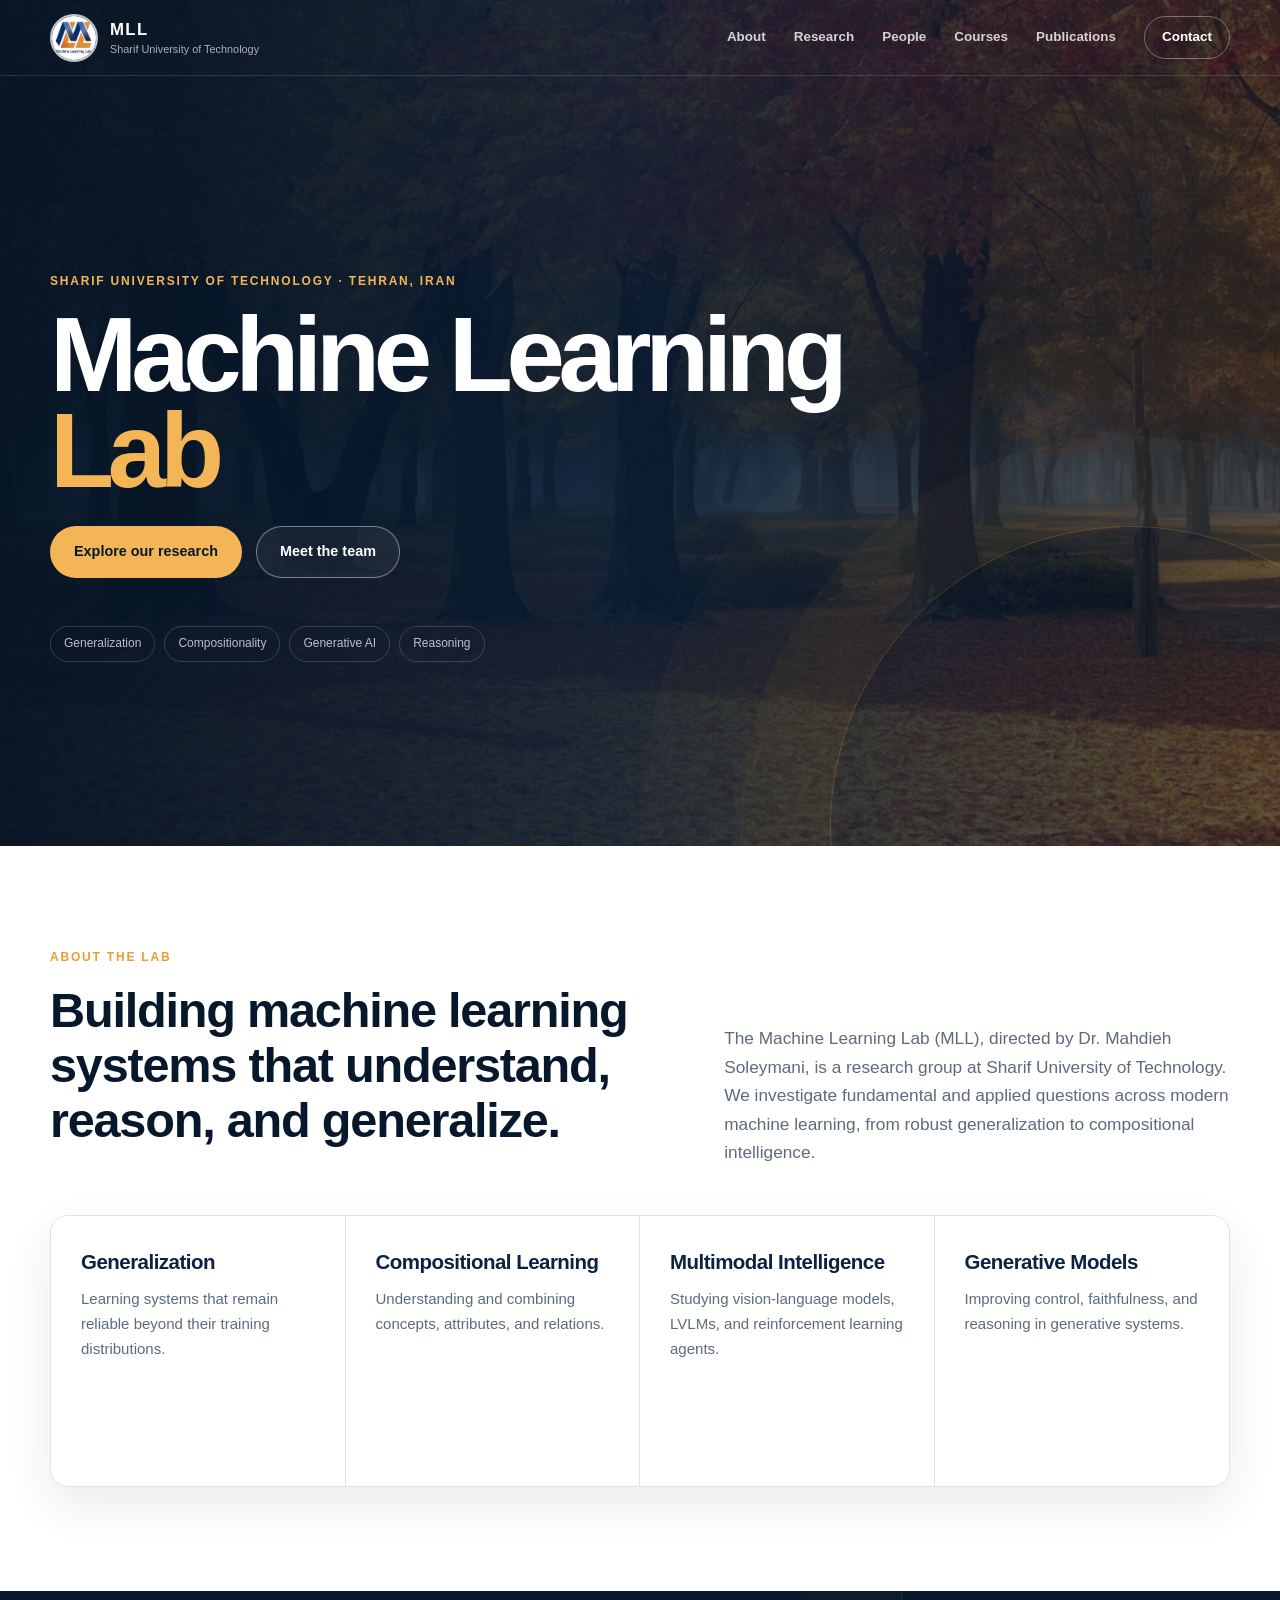
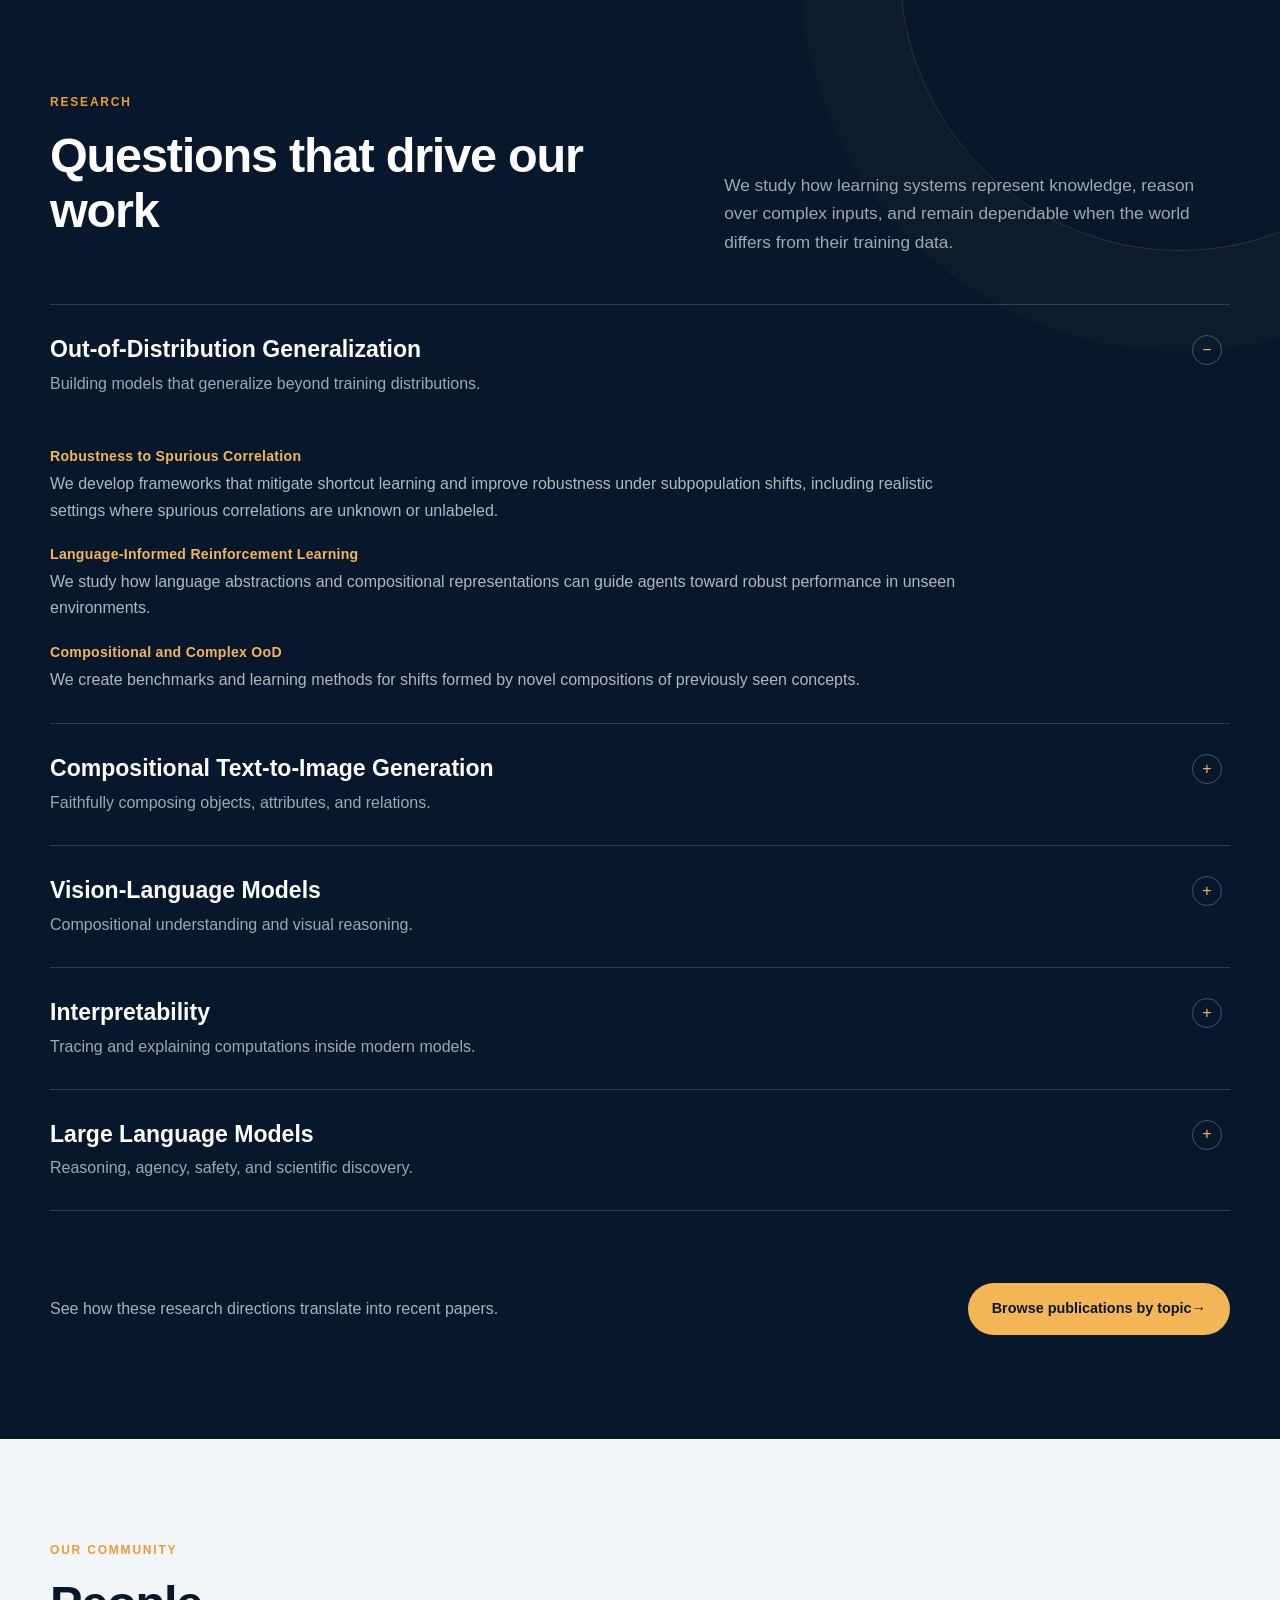
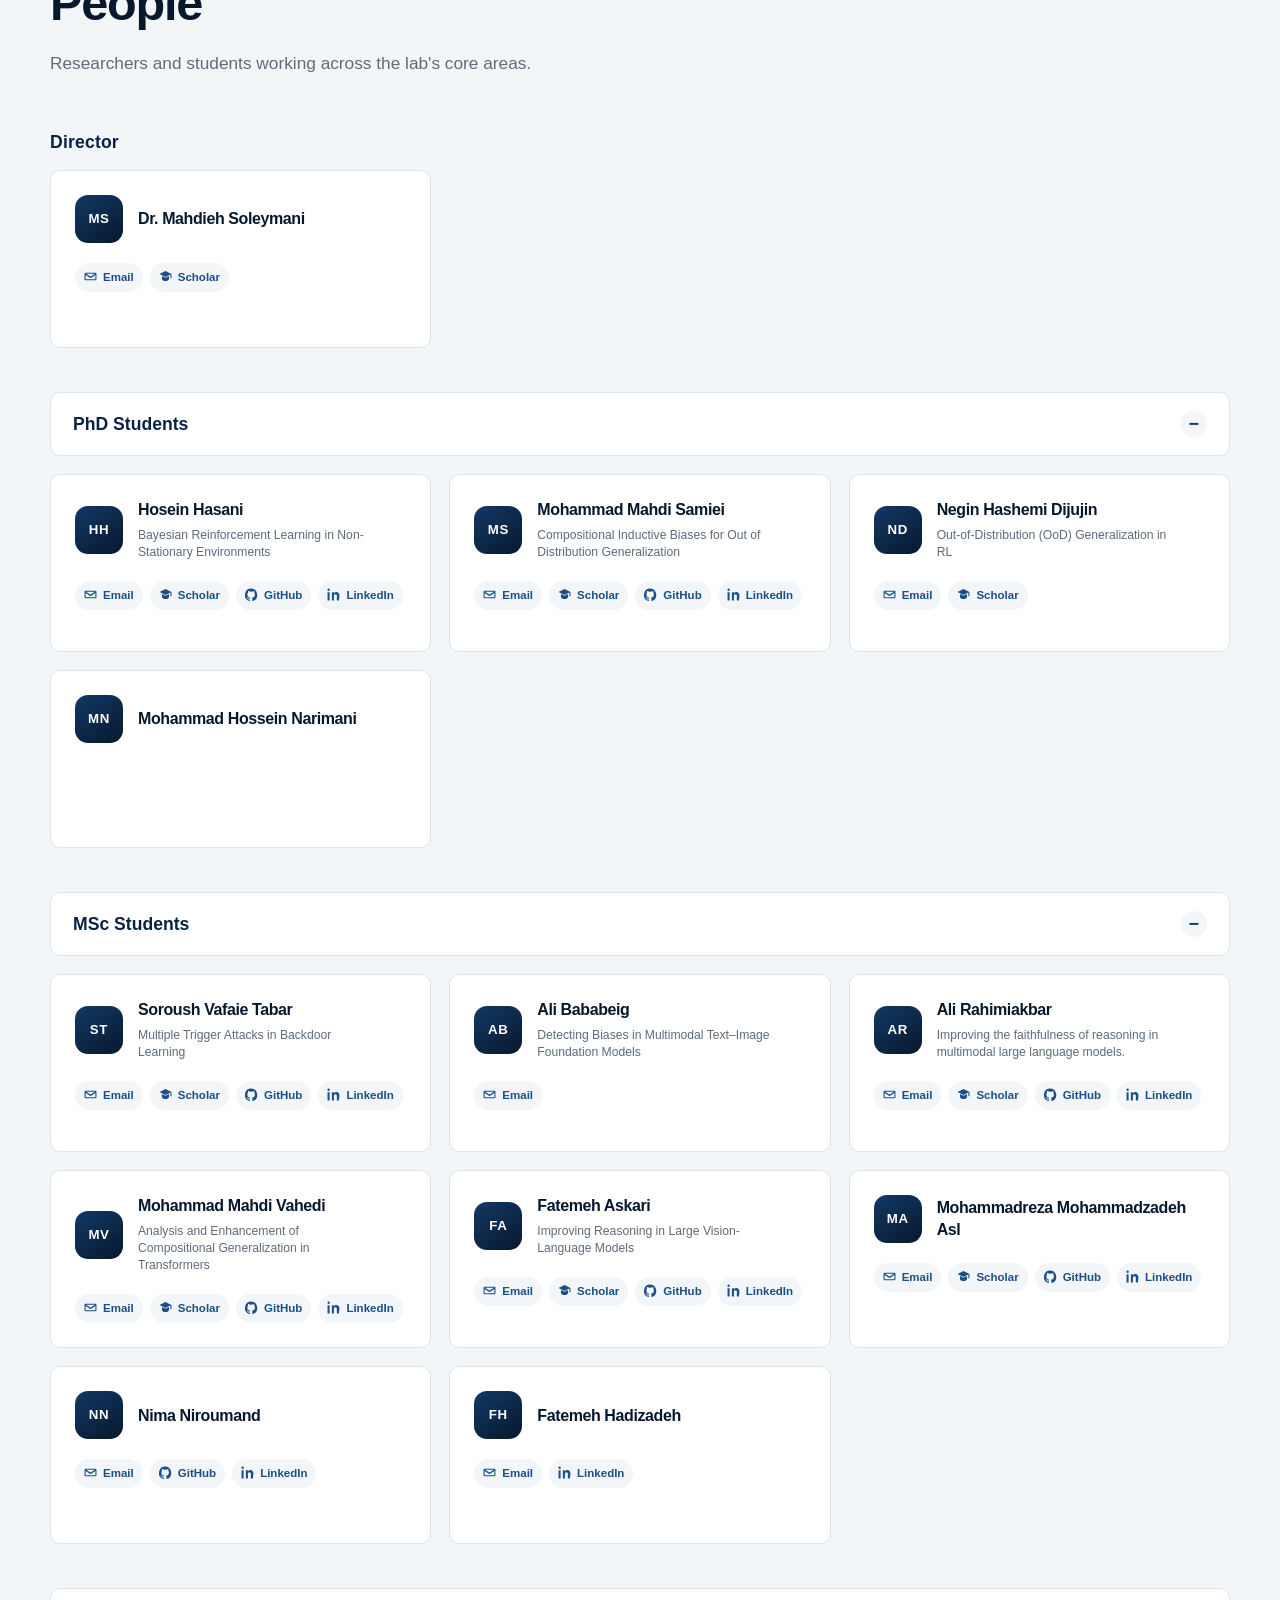
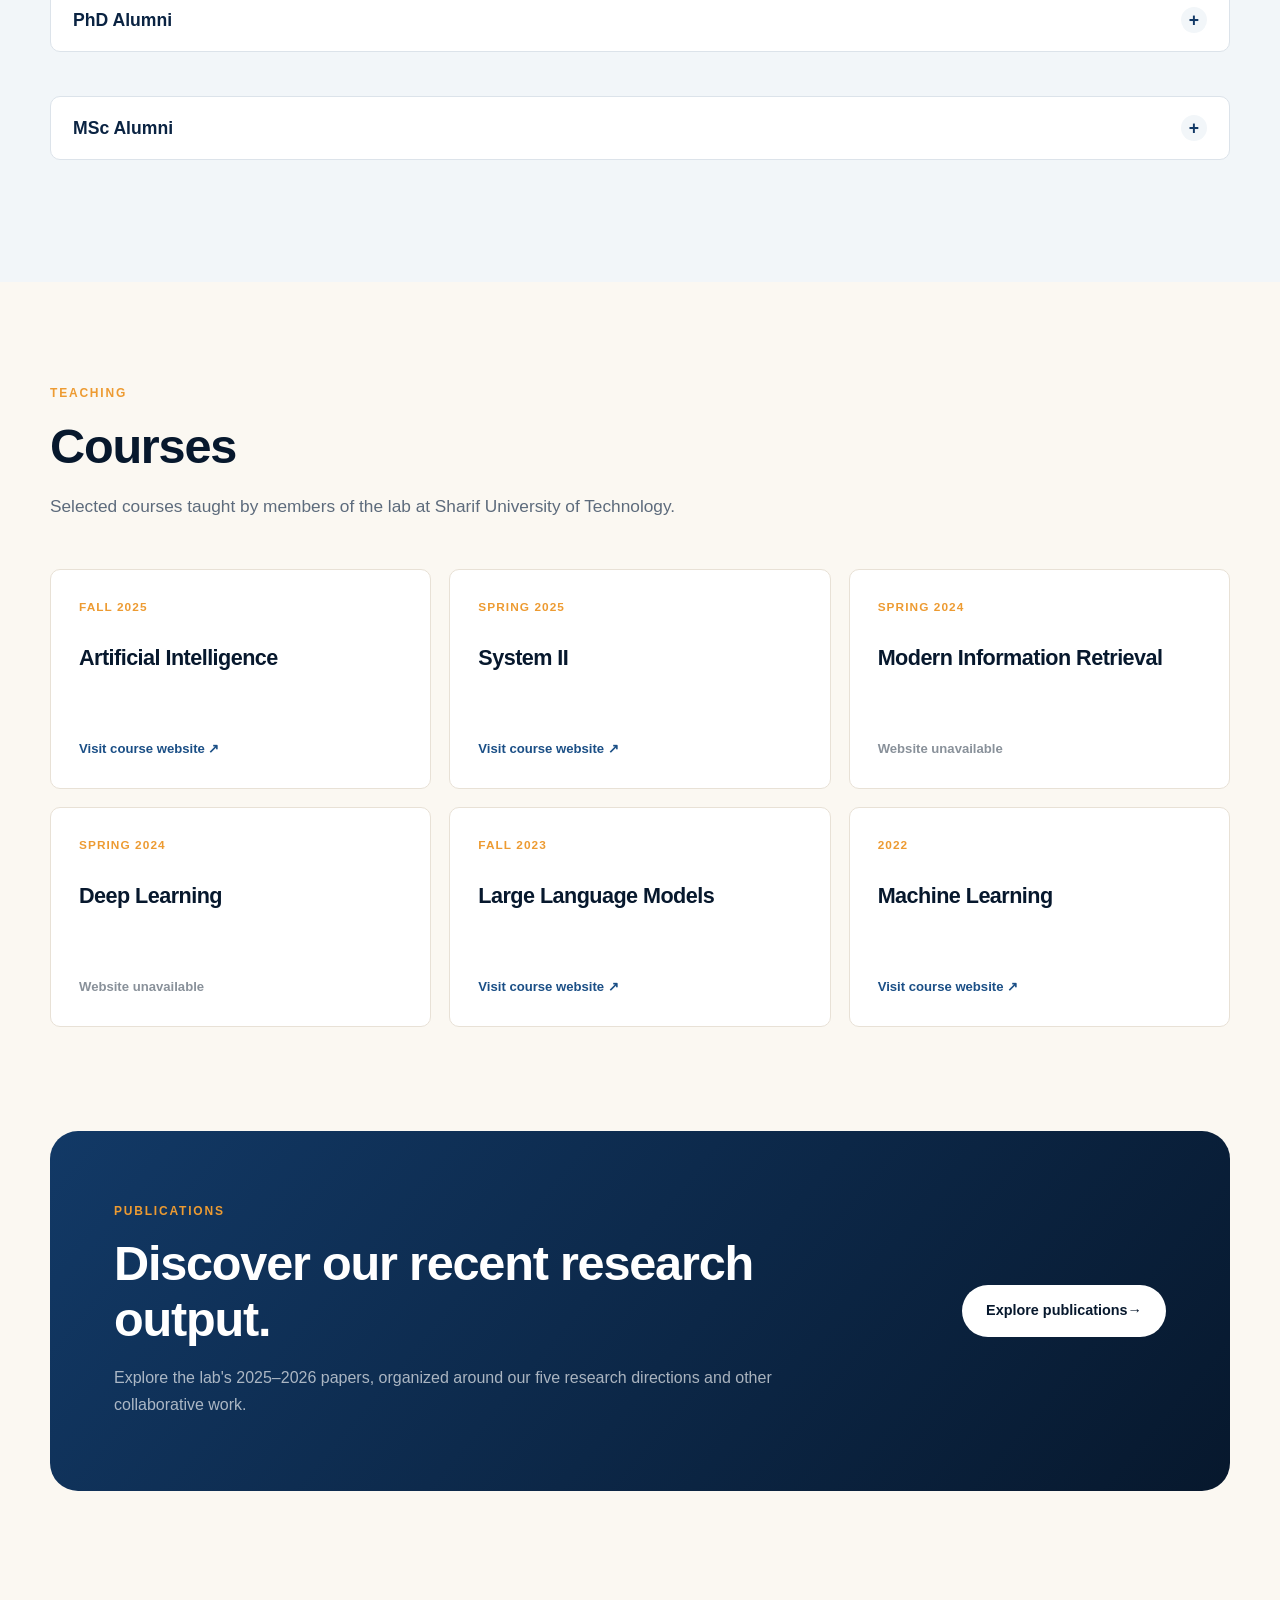
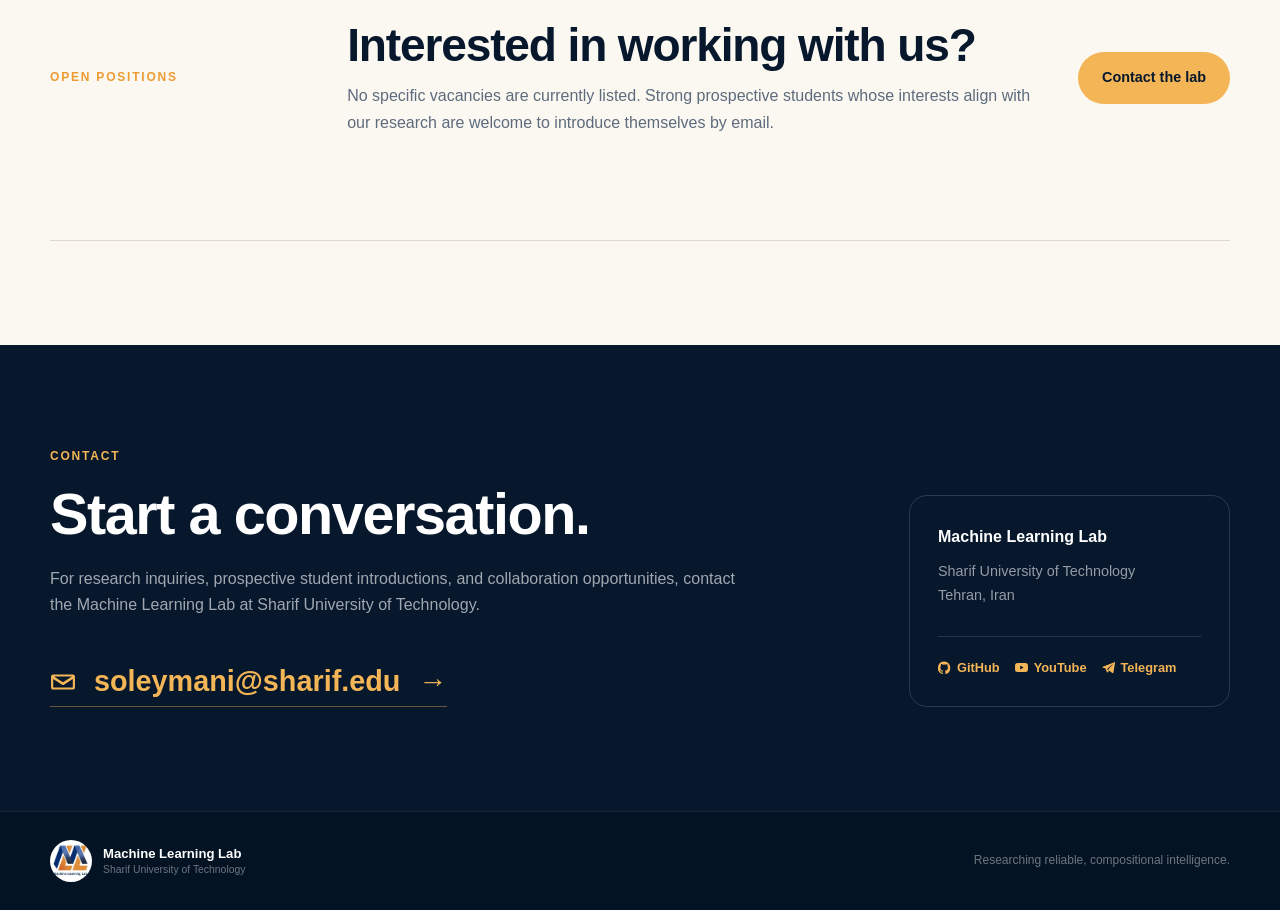
==== commit 379a4b9a: "Update publications page and links; enhance sitemap and cache-busting for CSS/JS" ====
--- a/index.html
+++ b/index.html
@@ -46,7 +46,7 @@
 
     <title>Machine Learning Lab (MLL) | Sharif University of Technology</title>
     <script>document.documentElement.classList.add('js');</script>
-    <link rel="stylesheet" href="assets/css/site.css">
+    <link rel="stylesheet" href="assets/css/site.css?v=20260802-3">
 
 </head>
 <body id="home">
@@ -66,7 +66,7 @@
             <a href="#projects" class="nav-link">Research</a>
             <a href="#people" class="nav-link">People</a>
             <a href="#courses" class="nav-link">Courses</a>
-            <a href="#publications" class="nav-link">Publications</a>
+            <a href="publications.html" class="nav-link">Publications</a>
             <a href="#contact" class="nav-link nav-contact">Contact</a>
         </div>
     </div>
@@ -153,6 +153,10 @@
                 </div>
             </details>
         </div>
+        <div class="research-publications-link">
+            <p>See how these research directions translate into recent papers.</p>
+            <a class="button button-primary" href="publications.html">Browse publications by topic <span aria-hidden="true">→</span></a>
+        </div>
     </div>
 </section>
 
@@ -1002,8 +1006,8 @@
 
 <section class="section publication-section" id="publications">
     <div class="container publication-panel">
-        <div><p class="eyebrow">Publications</p><h2>Discover our research output.</h2><p>Browse the complete publication record of Dr. Mahdieh Soleymani and collaborating researchers on Google Scholar.</p></div>
-        <a class="button button-light" href="https://scholar.google.com/citations?user=S1U0KlgAAAAJ&amp;hl=en&amp;oi=sra" target="_blank" rel="noopener">View Google Scholar <span aria-hidden="true">↗</span></a>
+        <div><p class="eyebrow">Publications</p><h2>Discover our recent research output.</h2><p>Explore the lab's 2025–2026 papers, organized around our five research directions and other collaborative work.</p></div>
+        <a class="button button-light" href="publications.html">Explore publications <span aria-hidden="true">→</span></a>
     </div>
 </section>
 
@@ -1044,6 +1048,6 @@
     </div>
 </footer>
 
-<script src="assets/js/site.js"></script>
+<script src="assets/js/site.js?v=20260802-3"></script>
 </body>
 </html>
--- a/assets/css/site.css
+++ b/assets/css/site.css
@@ -177,6 +177,9 @@
 .research-body h3 { margin: 22px 0 7px; color: var(--gold-400); font-size: .88rem; letter-spacing: .02em; }
 .research-body p { margin: 0; color: rgba(255,255,255,.69); }
 .research-columns { display: grid; grid-template-columns: 1fr 1fr; gap: 0 36px; max-width: none; }
+.research-publications-link { display: flex; align-items: center; justify-content: space-between; gap: 32px; margin-top: 40px; padding-top: 32px; }
+.research-publications-link p { max-width: 560px; margin: 0; color: rgba(255,255,255,.66); }
+.research-publications-link .button { flex: 0 0 auto; }
 
 /* Courses */
 .courses-section { background: var(--warm); }
@@ -194,6 +197,77 @@
 .publication-panel h2 { margin-bottom: 18px; color: white; font-size: clamp(2.1rem, 3.8vw, 3.2rem); }
 .publication-panel p:not(.eyebrow) { max-width: 660px; margin: 0; color: rgba(255,255,255,.65); }
 .publication-panel .button { flex: 0 0 auto; }
+
+/* Publications page */
+.inner-page { background: #f5f7fa; }
+.inner-page .site-nav { background: rgba(7,24,45,.88); backdrop-filter: blur(18px); }
+.page-hero { min-height: 660px; display: grid; align-items: center; padding: 156px 0 92px; color: white; background: radial-gradient(circle at 74% 36%, #1a4e7b 0, rgba(18,57,102,.36) 24%, transparent 49%), linear-gradient(135deg, #06172b 0%, #092745 58%, #0a2039 100%); overflow: hidden; position: relative; isolation: isolate; }
+.page-hero-grid { position: absolute; z-index: 0; inset: 0; opacity: .18; background-image: linear-gradient(rgba(255,255,255,.08) 1px, transparent 1px), linear-gradient(90deg, rgba(255,255,255,.08) 1px, transparent 1px); background-size: 58px 58px; mask-image: linear-gradient(120deg, transparent 4%, black 48%, transparent 94%); }
+.page-hero-orb { position: absolute; z-index: 0; border-radius: 50%; filter: blur(2px); pointer-events: none; }
+.page-hero-orb-one { width: 360px; height: 360px; right: 8%; top: 16%; background: radial-gradient(circle at 34% 30%, rgba(255,211,137,.36), rgba(237,155,50,.09) 48%, transparent 70%); border: 1px solid rgba(244,181,86,.2); }
+.page-hero-orb-two { width: 220px; height: 220px; right: 31%; bottom: -90px; background: rgba(74,143,194,.1); border: 1px solid rgba(147,199,237,.14); }
+.publication-hero-layout { z-index: 1; display: grid; grid-template-columns: minmax(0, 1.25fr) minmax(330px, .75fr); gap: 92px; align-items: end; position: relative; }
+.publication-hero-copy { max-width: 820px; }
+.page-hero h1 { margin-bottom: 28px; font-size: clamp(4rem, 8vw, 7.4rem); font-weight: 760; letter-spacing: -.07em; line-height: .9; }
+.page-hero h1 span { display: block; color: var(--gold-400); }
+.page-hero .hero-lead { max-width: 700px; margin-bottom: 0; color: rgba(255,255,255,.7); font-size: 1.08rem; }
+.publication-stats { display: grid; grid-template-columns: repeat(3, 1fr); margin: 0; overflow: hidden; background: rgba(255,255,255,.07); border: 1px solid rgba(255,255,255,.13); border-radius: 22px; box-shadow: 0 24px 70px rgba(0,0,0,.18); backdrop-filter: blur(18px); }
+.publication-stats div { min-width: 0; padding: 26px 18px; border-right: 1px solid rgba(255,255,255,.11); }
+.publication-stats div:last-child { border-right: 0; }
+.publication-stats dt { color: white; font-size: clamp(1.75rem, 3vw, 2.5rem); font-weight: 760; line-height: 1; letter-spacing: -.04em; }
+.publication-stats dd { margin: 9px 0 0; color: rgba(255,255,255,.54); font-size: .68rem; font-weight: 650; line-height: 1.35; text-transform: uppercase; letter-spacing: .08em; }
+.topic-index { position: sticky; z-index: 90; top: 76px; padding: 13px 0; background: rgba(248,249,251,.88); border-bottom: 1px solid rgba(10,35,66,.1); box-shadow: 0 10px 30px rgba(10,35,66,.04); backdrop-filter: blur(18px); }
+.topic-index .container { display: flex; flex-wrap: nowrap; gap: 6px; overflow-x: auto; scrollbar-width: none; }
+.topic-index .container::-webkit-scrollbar { display: none; }
+.topic-index a { flex: 0 0 auto; padding: 9px 14px; color: #657386; border: 1px solid transparent; border-radius: 999px; font-size: .74rem; font-weight: 720; transition: color .2s, background .2s, border-color .2s, transform .2s; }
+.topic-index a:hover { color: var(--navy-900); background: white; border-color: #dce3ea; }
+.topic-index a.active, .topic-index a[aria-current="true"] { color: white; background: var(--navy-900); border-color: var(--navy-900); box-shadow: 0 6px 18px rgba(10,35,66,.16); }
+.publications-list { background: #f5f7fa; }
+.publication-category { scroll-margin-top: 150px; padding: 104px 0; position: relative; overflow: hidden; }
+.publication-category:nth-child(even) { background: linear-gradient(135deg, rgba(255,255,255,.76), rgba(241,245,249,.74)); border-block: 1px solid rgba(10,35,66,.06); }
+.publication-category::after { content: ""; position: absolute; z-index: 0; width: 420px; height: 420px; right: -260px; top: 60px; border: 1px solid rgba(18,57,102,.055); border-radius: 50%; box-shadow: 0 0 0 70px rgba(18,57,102,.018); pointer-events: none; }
+.publication-category .container { position: relative; z-index: 1; }
+.category-heading { display: grid; grid-template-columns: minmax(0, .9fr) minmax(300px, .7fr); gap: 72px; align-items: end; margin-bottom: 46px; }
+.category-heading > div { display: grid; grid-template-columns: auto 1fr; gap: 18px; align-items: start; }
+.category-number { margin-top: 7px; color: var(--gold-500); font-size: .72rem; font-weight: 800; letter-spacing: .1em; }
+.category-heading h2 { margin: 0; color: var(--navy-950); font-size: clamp(2rem, 3.8vw, 3.35rem); line-height: 1.05; }
+.category-heading > p { max-width: 520px; margin: 0 0 5px; font-size: .98rem; }
+.category-count { display: block; margin-bottom: 10px; color: var(--gold-600); font-size: .7rem; font-weight: 800; letter-spacing: .1em; text-transform: uppercase; }
+.paper-list { display: grid; grid-template-columns: repeat(12, minmax(0, 1fr)); gap: 20px; align-items: stretch; }
+.paper-card { grid-column: span 6; min-height: 390px; display: flex; flex-direction: column; padding: 34px; overflow: hidden; position: relative; background: linear-gradient(145deg, rgba(255,255,255,.98), rgba(251,252,253,.95)); border: 1px solid rgba(10,35,66,.09); border-radius: 24px; box-shadow: 0 18px 50px rgba(10,35,66,.065); transition: transform .3s cubic-bezier(.2,.75,.3,1), box-shadow .3s, border-color .3s; isolation: isolate; }
+.paper-card:first-child { grid-column: span 7; color: white; background: radial-gradient(circle at 92% 2%, rgba(67,135,187,.48), transparent 37%), linear-gradient(145deg, var(--navy-800), var(--navy-950)); border-color: rgba(255,255,255,.1); box-shadow: 0 24px 60px rgba(7,24,45,.2); }
+.paper-card:nth-child(2) { grid-column: span 5; }
+.paper-card:last-child:nth-child(odd) { grid-column: span 12; min-height: 330px; }
+.paper-card > * { position: relative; z-index: 1; }
+.paper-card::before { content: ""; position: absolute; z-index: 0; width: 190px; height: 190px; right: -120px; bottom: -120px; border: 1px solid rgba(18,57,102,.08); border-radius: 50%; box-shadow: 0 0 0 38px rgba(18,57,102,.02); transition: transform .35s; }
+.paper-card::after { content: attr(data-year); position: absolute; z-index: 0; right: 24px; top: 28px; color: rgba(10,35,66,.035); font-size: 5.5rem; font-weight: 820; letter-spacing: -.08em; line-height: .75; pointer-events: none; }
+.paper-card:first-child::before { border-color: rgba(244,181,86,.2); box-shadow: 0 0 0 38px rgba(244,181,86,.035); }
+.paper-card:first-child::after { color: rgba(255,255,255,.045); }
+.paper-card:hover { transform: translateY(-7px); border-color: rgba(27,79,134,.22); box-shadow: 0 28px 70px rgba(10,35,66,.13); }
+.paper-card:hover::before { transform: translate(-14px, -14px) scale(1.08); }
+.paper-meta { display: flex; flex-wrap: wrap; justify-content: space-between; gap: 9px 16px; margin-bottom: 31px; color: var(--gold-500); font-size: .68rem; font-weight: 790; letter-spacing: .09em; text-transform: uppercase; }
+.paper-meta span:last-child { padding: 5px 9px; color: var(--navy-700); background: #edf3f8; border-radius: 999px; letter-spacing: .04em; }
+.paper-card:first-child .paper-meta span:last-child { color: #ffe0a8; background: rgba(244,181,86,.13); }
+.paper-card h3 { max-width: 680px; margin-bottom: 17px; color: var(--navy-950); font-size: clamp(1.18rem, 1.8vw, 1.48rem); line-height: 1.32; }
+.paper-card:first-child h3 { color: white; font-size: clamp(1.35rem, 2.2vw, 1.85rem); }
+.paper-card h3 a { color: inherit; }
+.paper-card h3 a:hover { color: var(--navy-700); }
+.paper-card:first-child h3 a:hover { color: var(--gold-400); }
+.paper-authors { max-width: 760px; margin-bottom: 18px; color: #6a7889; font-size: .76rem; line-height: 1.58; }
+.paper-card:first-child .paper-authors { color: rgba(255,255,255,.55); }
+.paper-summary { max-width: 760px; margin-bottom: 28px; color: var(--muted); font-size: .9rem; line-height: 1.68; }
+.paper-card:first-child .paper-summary { color: rgba(255,255,255,.68); }
+.paper-link { display: inline-flex; align-items: center; align-self: flex-start; gap: 9px; margin-top: auto; padding: 9px 14px; color: var(--navy-800); background: var(--mist); border: 1px solid #e2e9ef; border-radius: 999px; font-size: .75rem; font-weight: 750; transition: gap .2s, color .2s, background .2s, border-color .2s; }
+.paper-link:hover { gap: 13px; color: white; background: var(--navy-800); border-color: var(--navy-800); }
+.paper-card:first-child .paper-link { color: var(--navy-950); background: var(--gold-400); border-color: var(--gold-400); }
+.paper-card:first-child .paper-link:hover { background: #ffc569; border-color: #ffc569; }
+.scholar-callout { padding: 104px 0; color: white; background: #f5f7fa; }
+.scholar-callout .container { min-height: 330px; display: flex; align-items: center; justify-content: space-between; gap: 60px; padding: 58px 64px; overflow: hidden; position: relative; background: radial-gradient(circle at 85% 20%, rgba(59,127,179,.5), transparent 33%), linear-gradient(135deg, var(--navy-800), var(--navy-950)); border-radius: 30px; box-shadow: 0 30px 80px rgba(7,24,45,.2); }
+.scholar-callout .container::after { content: "↗"; position: absolute; right: 5%; bottom: -25%; color: rgba(255,255,255,.04); font-size: 15rem; font-weight: 800; line-height: 1; }
+.scholar-callout .container > * { position: relative; z-index: 1; }
+.scholar-callout h2 { margin-bottom: 14px; color: white; font-size: clamp(2rem, 3.8vw, 3.2rem); }
+.scholar-callout p:not(.eyebrow) { max-width: 680px; margin: 0; color: rgba(255,255,255,.64); }
+.scholar-callout .button { flex: 0 0 auto; }
 .positions-section { padding-top: 128px; background: var(--warm); }
 .positions-panel { display: grid; grid-template-columns: .55fr 1.5fr auto; gap: 46px; align-items: center; padding-bottom: 104px; border-bottom: 1px solid #dfd8cd; }
 .positions-panel .eyebrow { margin: 0; }
@@ -237,11 +311,20 @@
   .positions-panel { grid-template-columns: 1fr; gap: 22px; }
   .positions-panel .button { justify-self: start; }
   .contact-grid { grid-template-columns: 1fr; gap: 54px; }
+  .category-heading { grid-template-columns: 1fr; gap: 12px; }
+  .publication-hero-layout { grid-template-columns: 1fr; gap: 50px; }
+  .publication-stats { max-width: 620px; }
+  .page-hero { min-height: 720px; }
+  .paper-card { grid-column: span 6; }
+  .paper-card:first-child { grid-column: span 12; min-height: 430px; }
+  .paper-card:nth-child(2) { grid-column: span 6; }
+  .paper-card:last-child:nth-child(odd) { grid-column: span 6; min-height: 390px; }
 }
 
 @media (max-width: 780px) {
   .container { width: min(calc(100% - 28px), var(--container)); }
   .site-nav { height: 68px; background: rgba(7,24,45,.96); }
+  .topic-index { top: 68px; }
   .nav-brand img { width: 43px; height: 43px; }
   .js .nav-toggle { display: block; }
   .nav-toggle[aria-expanded="true"] > span:nth-of-type(2) { transform: translateY(6px) rotate(45deg); }
@@ -262,6 +345,12 @@
   .research-card summary { grid-template-columns: 1fr; padding-right: 42px; }
   .research-body { padding-left: 0; padding-right: 5px; }
   .research-columns { grid-template-columns: 1fr; }
+  .research-publications-link, .scholar-callout .container { align-items: flex-start; flex-direction: column; }
+  .paper-list { grid-template-columns: 1fr; }
+  .paper-card, .paper-card:first-child, .paper-card:nth-child(2), .paper-card:last-child:nth-child(odd) { grid-column: 1 / -1; min-height: auto; }
+  .page-hero { min-height: 690px; padding: 132px 0 70px; }
+  .publication-category { padding: 82px 0; scroll-margin-top: 138px; }
+  .scholar-callout .container { min-height: 390px; padding: 46px 38px; }
 }
 
 @media (max-width: 560px) {
@@ -279,6 +368,15 @@
   .research-body { padding-left: 0; }
   .publication-section { padding-inline: 8px; }
   .publication-panel { border-radius: var(--radius-md); }
+  .paper-card { padding: 26px 22px; }
+  .page-hero h1 { font-size: clamp(3.5rem, 17vw, 5rem); }
+  .publication-stats div { padding: 21px 12px; }
+  .publication-stats dd { font-size: .59rem; }
+  .category-heading > div { gap: 12px; }
+  .category-heading h2 { font-size: 2.25rem; }
+  .topic-index a { padding: 8px 12px; }
+  .scholar-callout { padding: 72px 8px; }
+  .scholar-callout .container { padding: 38px 26px; border-radius: 22px; }
   .contact-email { font-size: 1rem; }
   .footer-shell { align-items: flex-start; flex-direction: column; }
 }
@@ -286,5 +384,5 @@
 @media (prefers-reduced-motion: reduce) {
   html { scroll-behavior: auto; }
   *, *::before, *::after { scroll-behavior: auto !important; animation-duration: .01ms !important; animation-iteration-count: 1 !important; transition-duration: .01ms !important; }
-  .button:hover, .people-section .card:hover, .course-card:hover { transform: none; }
-}
+  .button:hover, .people-section .card:hover, .course-card:hover, .paper-card:hover { transform: none; }
+}
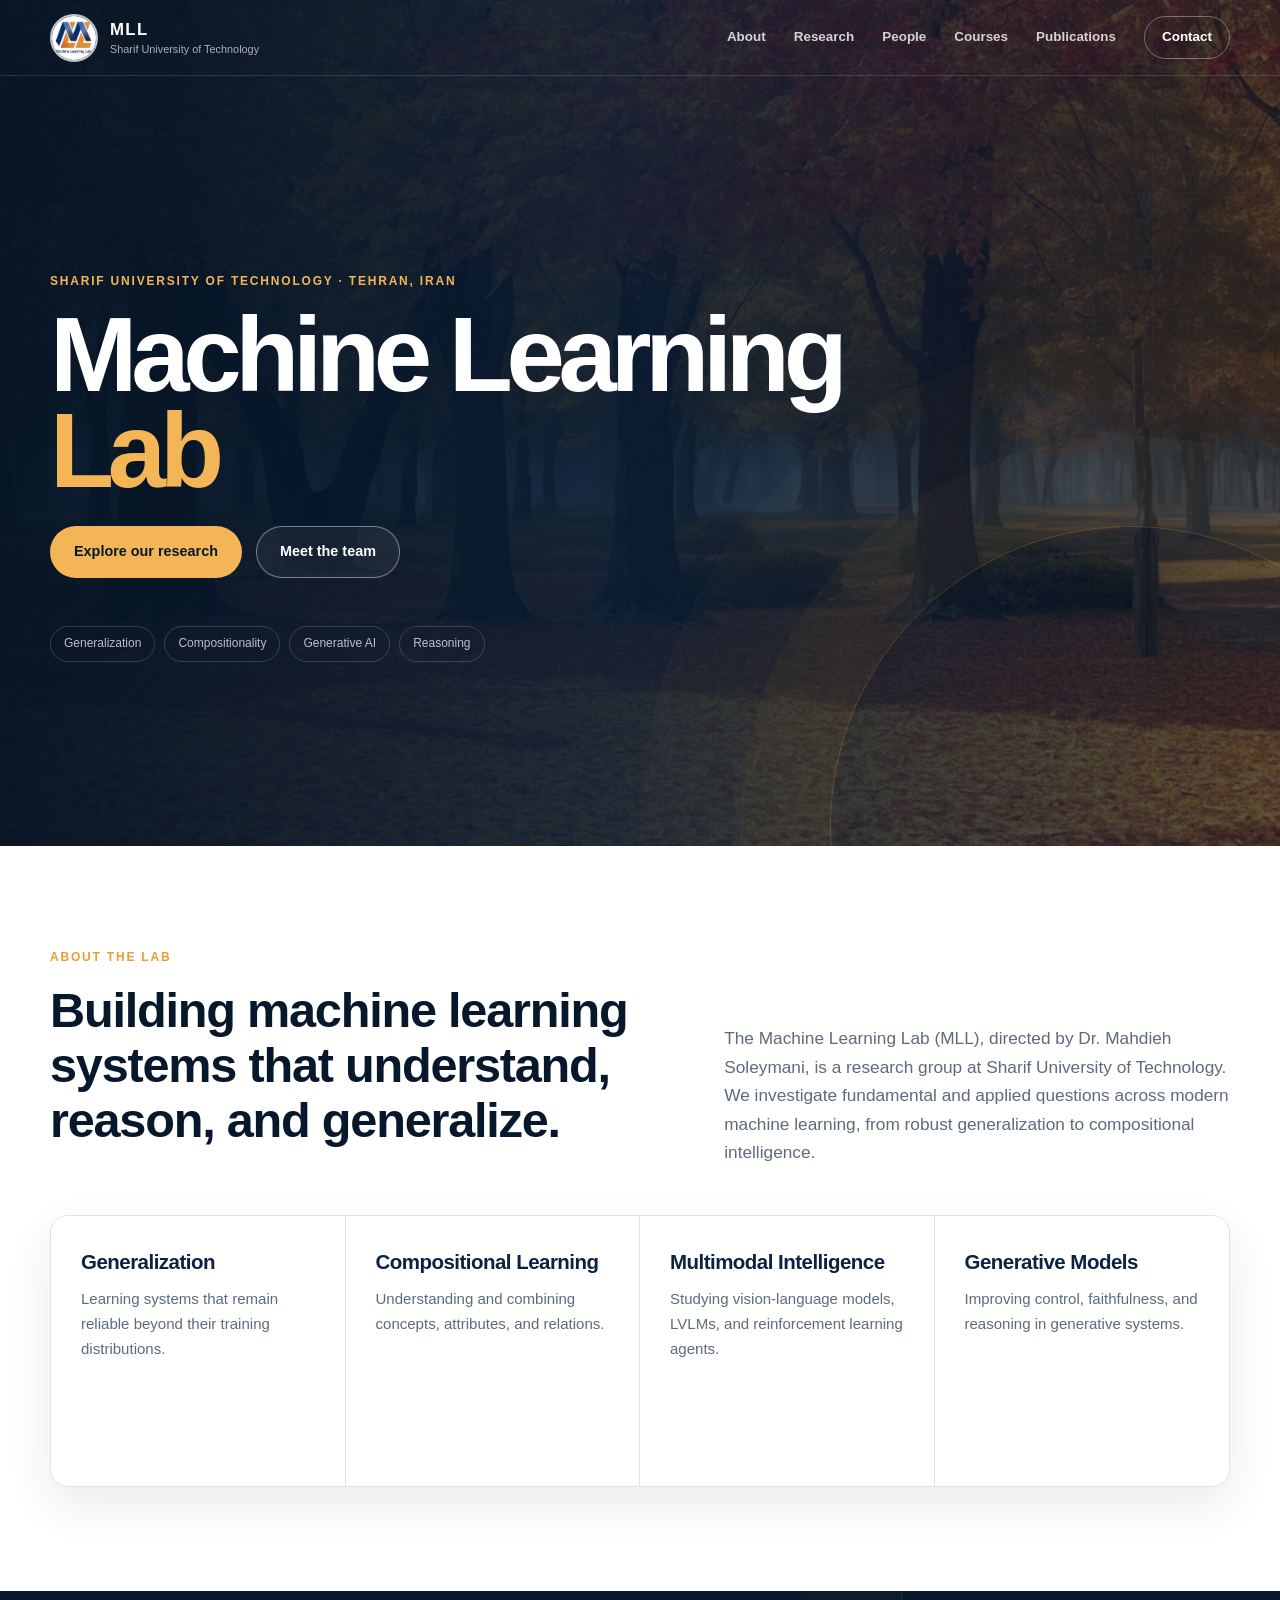
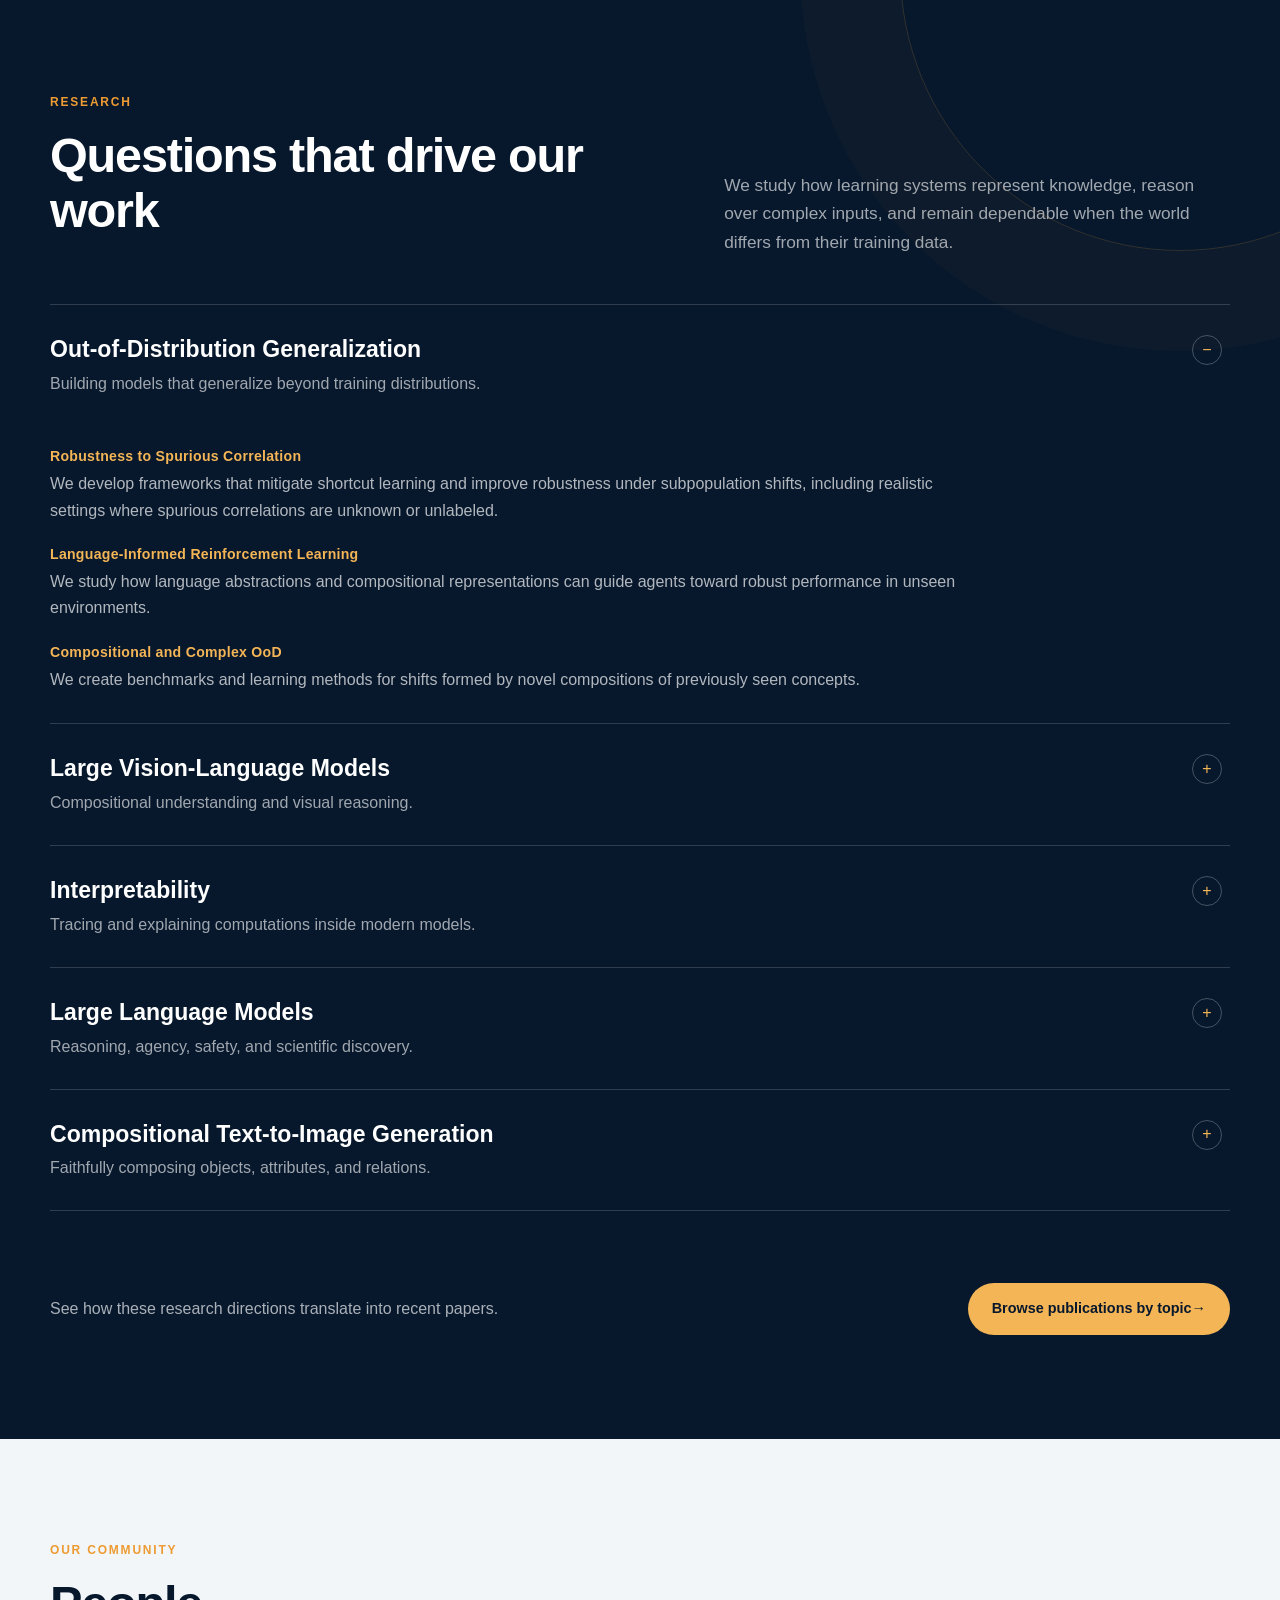
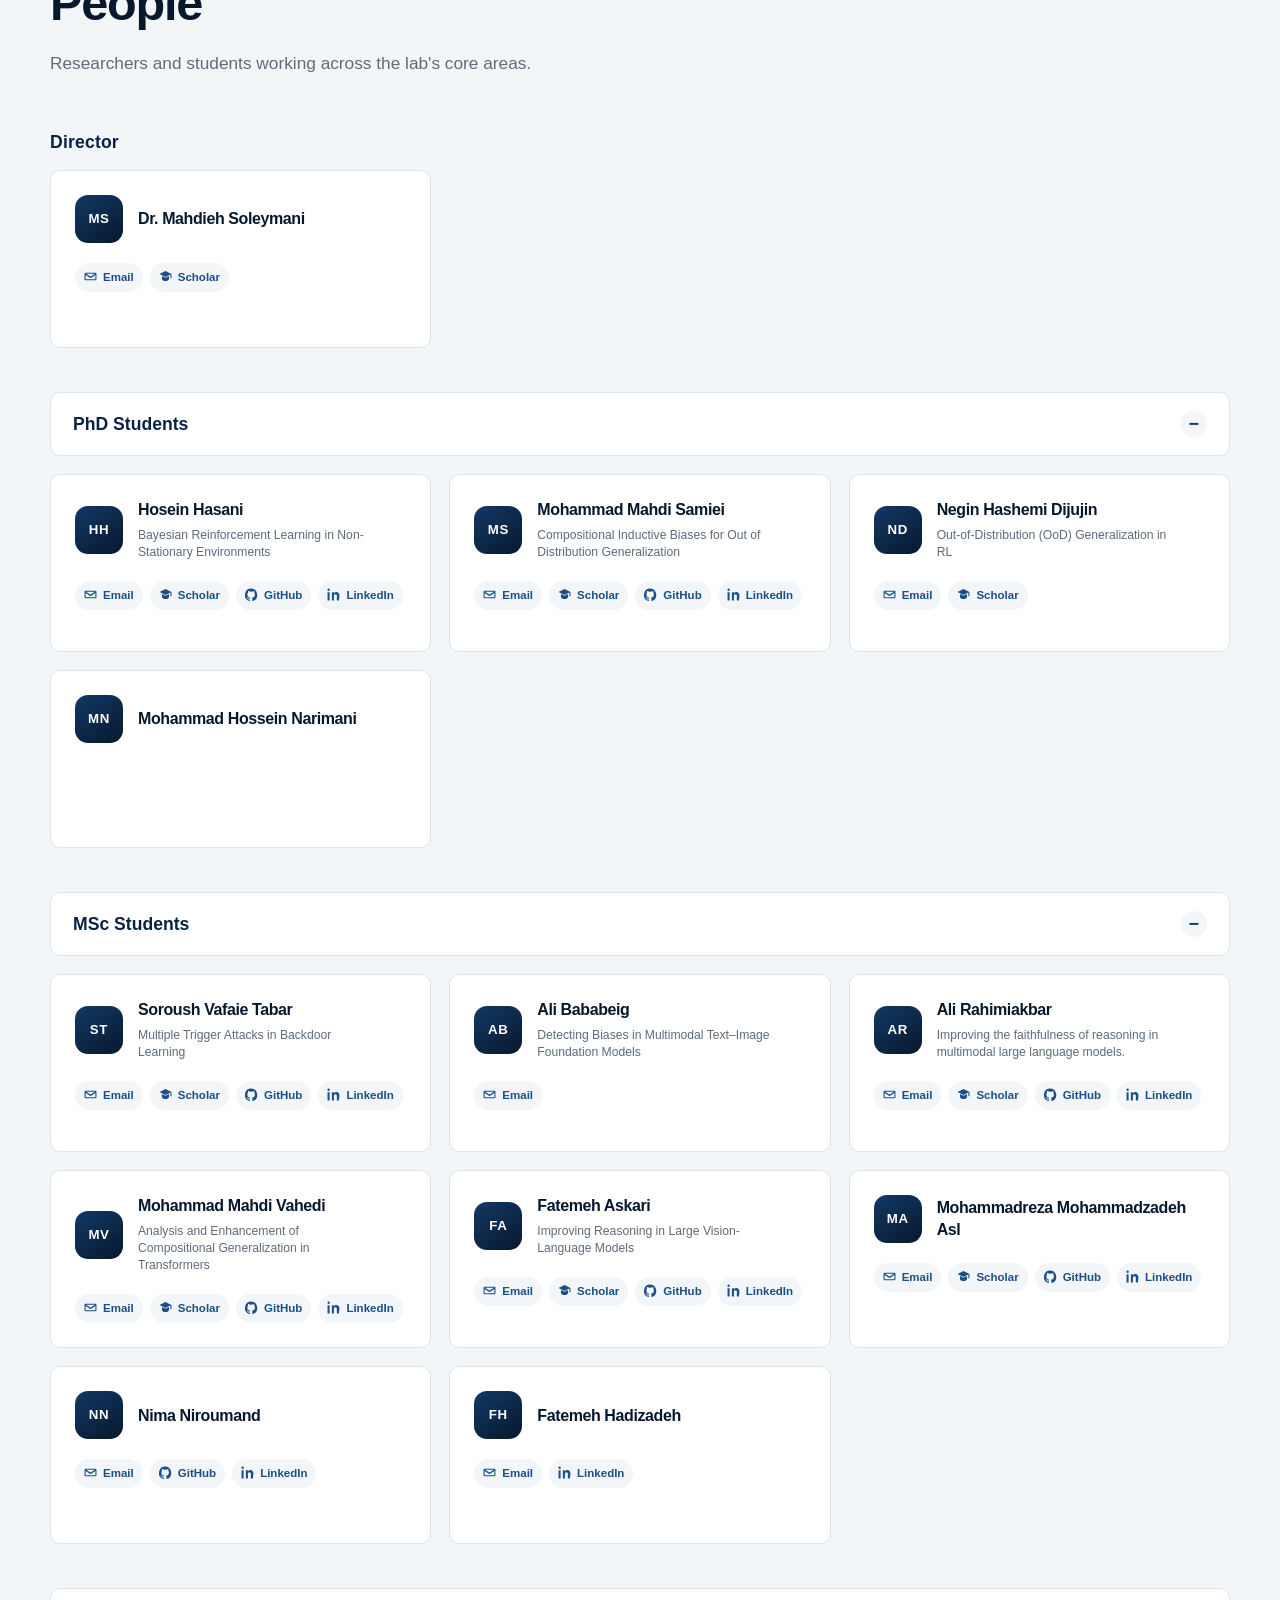
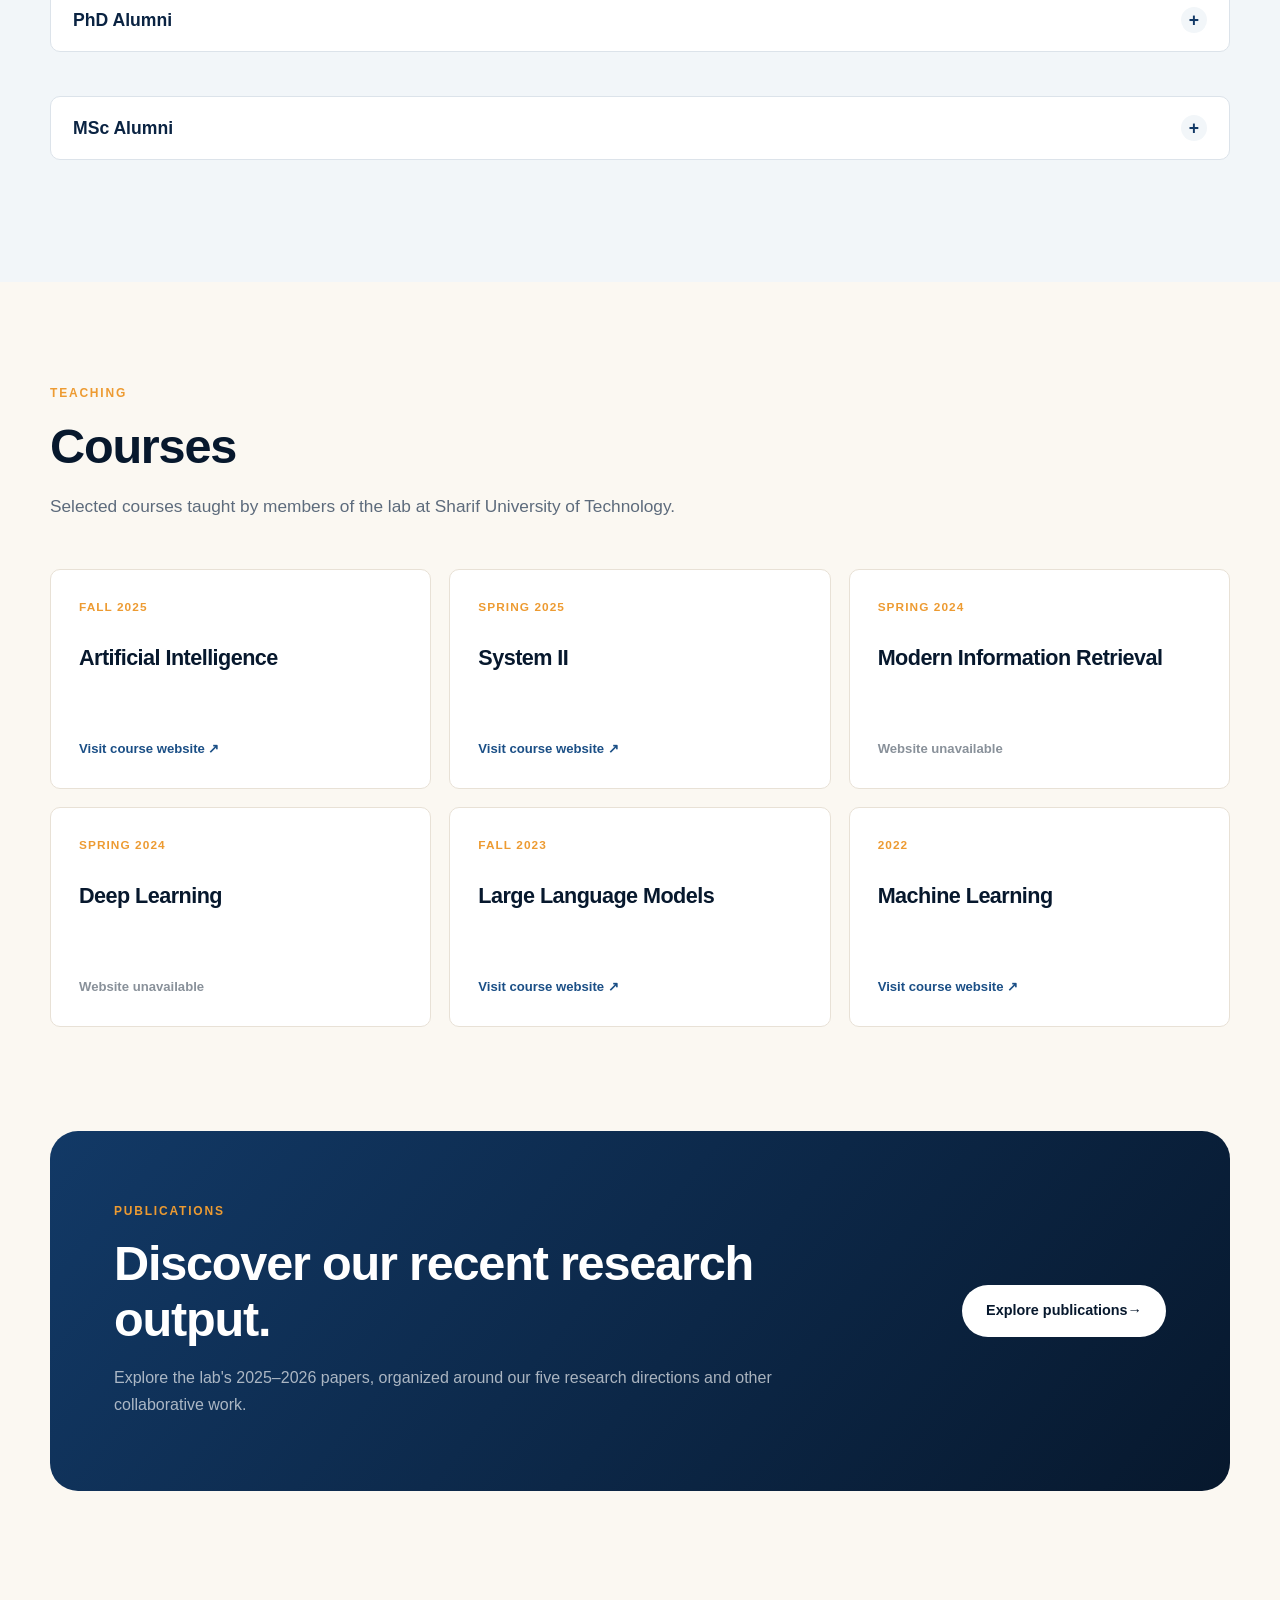
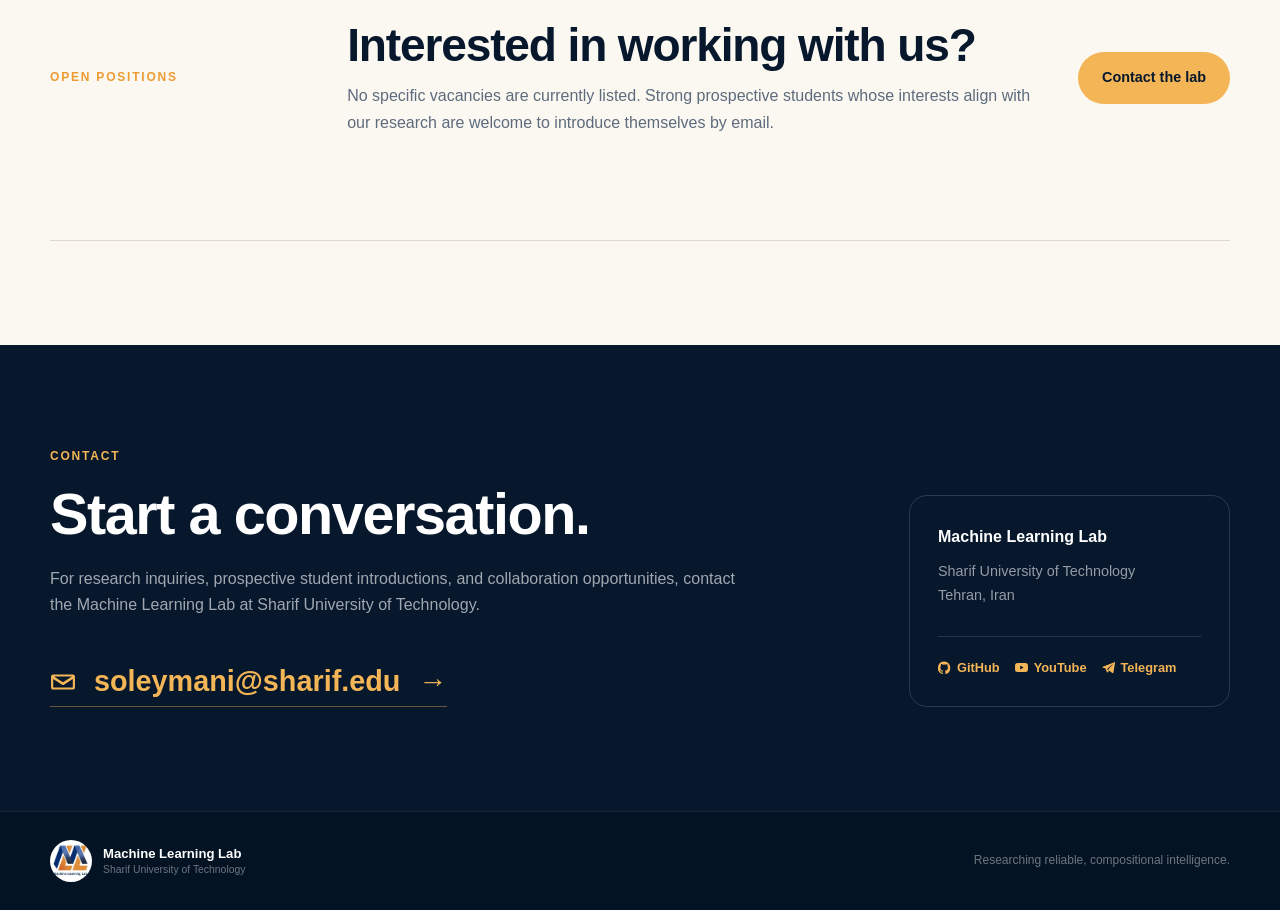
==== commit 754c11db: "Merge pull request #1 from MahdiehSoleymani/patch-1 Update research branches in index.html" ====
--- a/index.html
+++ b/index.html
@@ -124,12 +124,8 @@
                     <p>We create benchmarks and learning methods for shifts formed by novel compositions of previously seen concepts.</p>
                 </div>
             </details>
-            <details class="research-card">
-                <summary><span><strong>Compositional Text-to-Image Generation</strong><small>Faithfully composing objects, attributes, and relations.</small></span></summary>
-                <div class="research-body"><p>We design test-time strategies that improve compositional control in text-to-image generation. Our work addresses missing objects, attribute binding, and relational failures by enforcing stronger alignment between textual descriptions and visual elements.</p></div>
-            </details>
-            <details class="research-card">
-                <summary><span><strong>Vision-Language Models</strong><small>Compositional understanding and visual reasoning.</small></span></summary>
+                        <details class="research-card">
+                <summary><span><strong>Large Vision-Language Models</strong><small>Compositional understanding and visual reasoning.</small></span></summary>
                 <div class="research-body">
                     <h3>Visual Reasoning</h3><p>We develop benchmarks and methods that probe multi-step reasoning and relational understanding in large vision-language models.</p>
                     <h3>Representational Analysis</h3><p>We examine how models such as CLIP represent objects, attributes, and their interactions to identify where compositionality emerges—and where it breaks.</p>
@@ -152,6 +148,11 @@
                     <div><h3>Chain-of-Thought Faithfulness</h3><p>Evaluation of deceptive or misleading reasoning behavior in language models.</p></div>
                 </div>
             </details>
+                        <details class="research-card">
+                <summary><span><strong>Compositional Text-to-Image Generation</strong><small>Faithfully composing objects, attributes, and relations.</small></span></summary>
+                <div class="research-body"><p>We design test-time strategies that improve compositional control in text-to-image generation. Our work addresses missing objects, attribute binding, and relational failures by enforcing stronger alignment between textual descriptions and visual elements.</p></div>
+            </details>
+
         </div>
         <div class="research-publications-link">
             <p>See how these research directions translate into recent papers.</p>
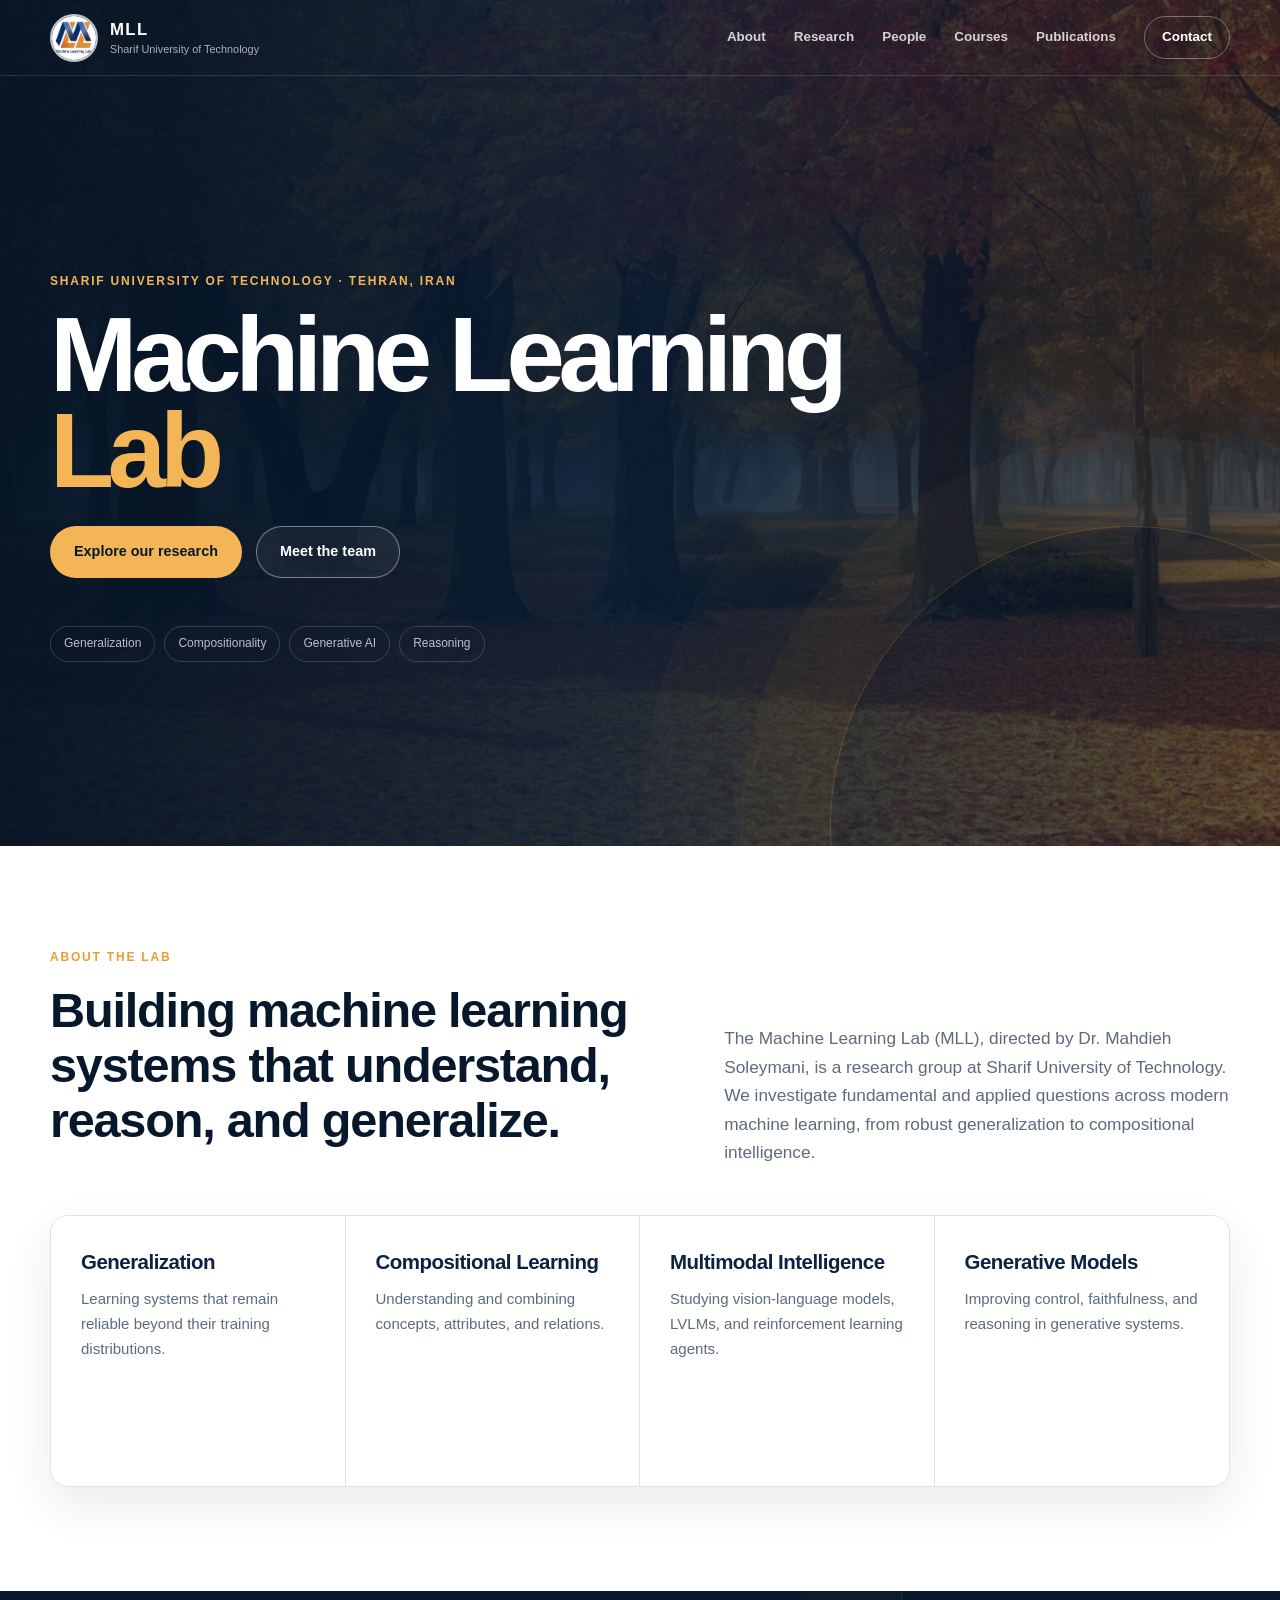
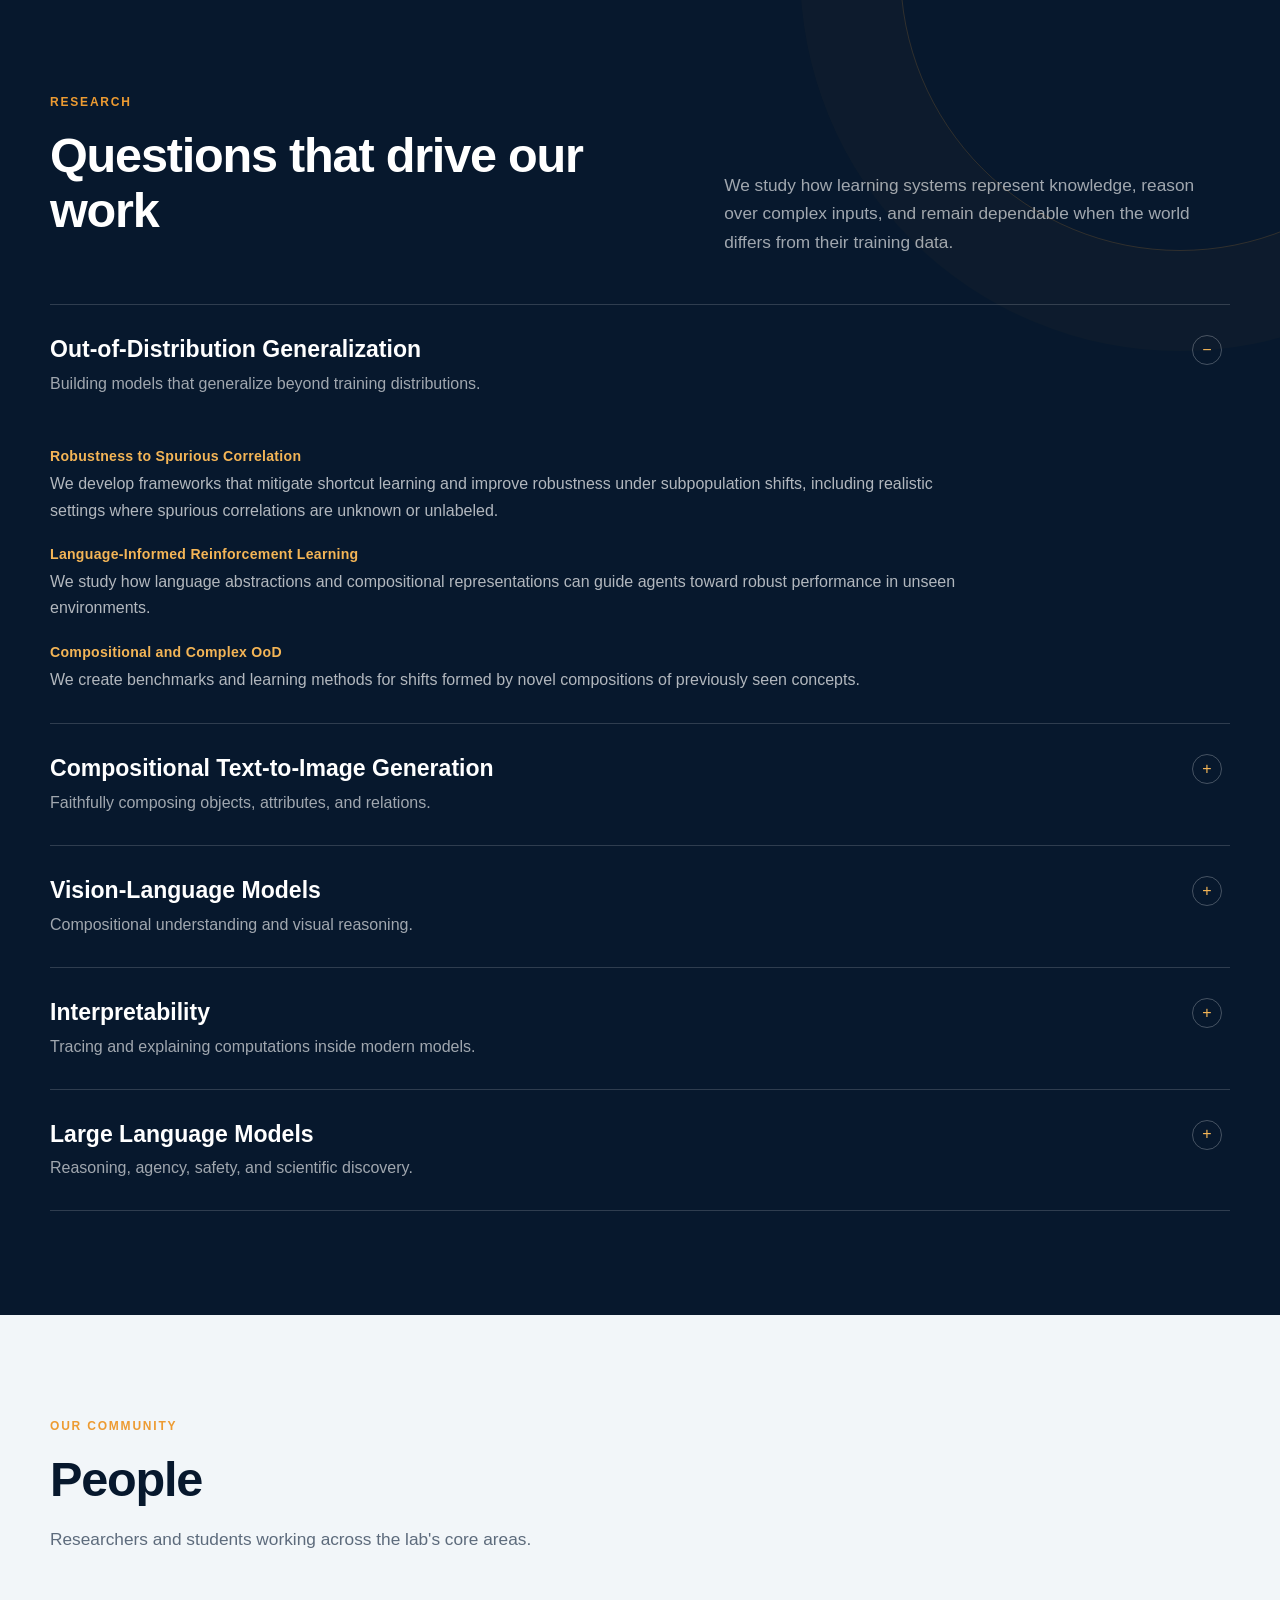
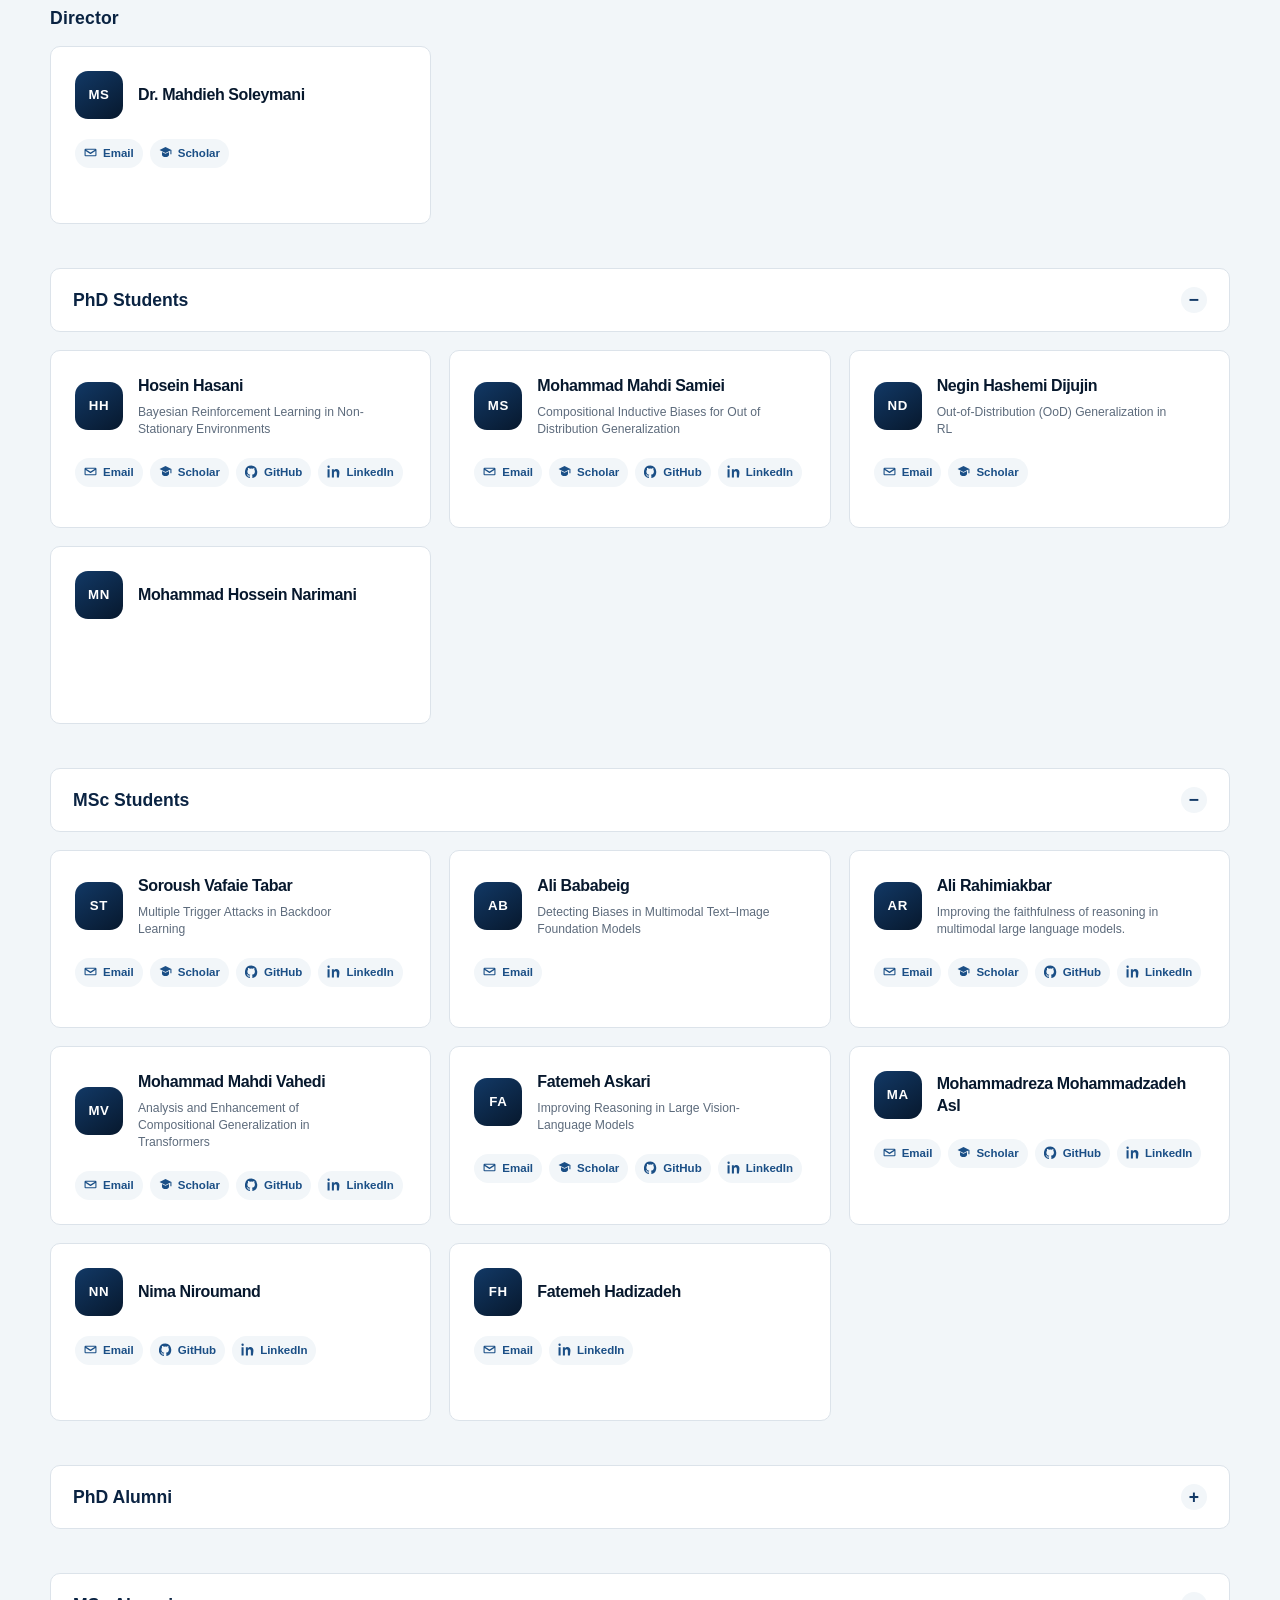
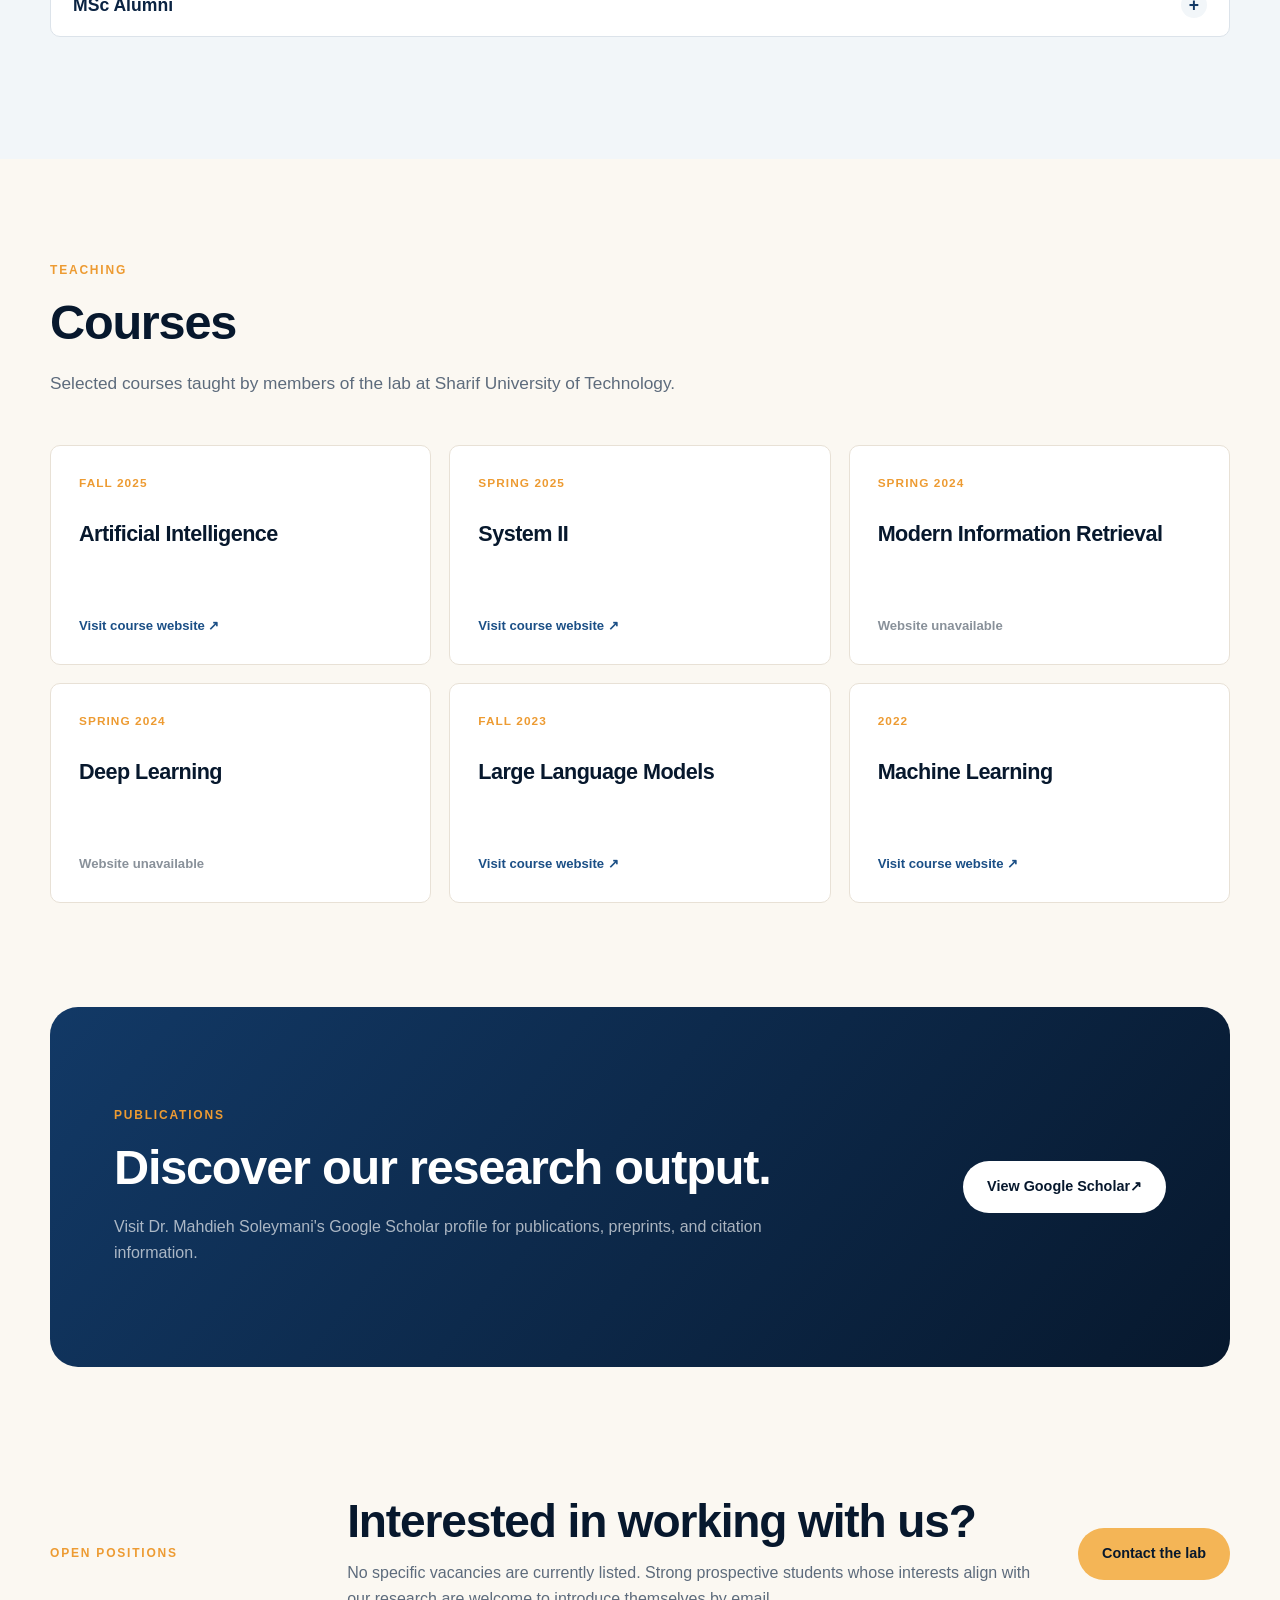
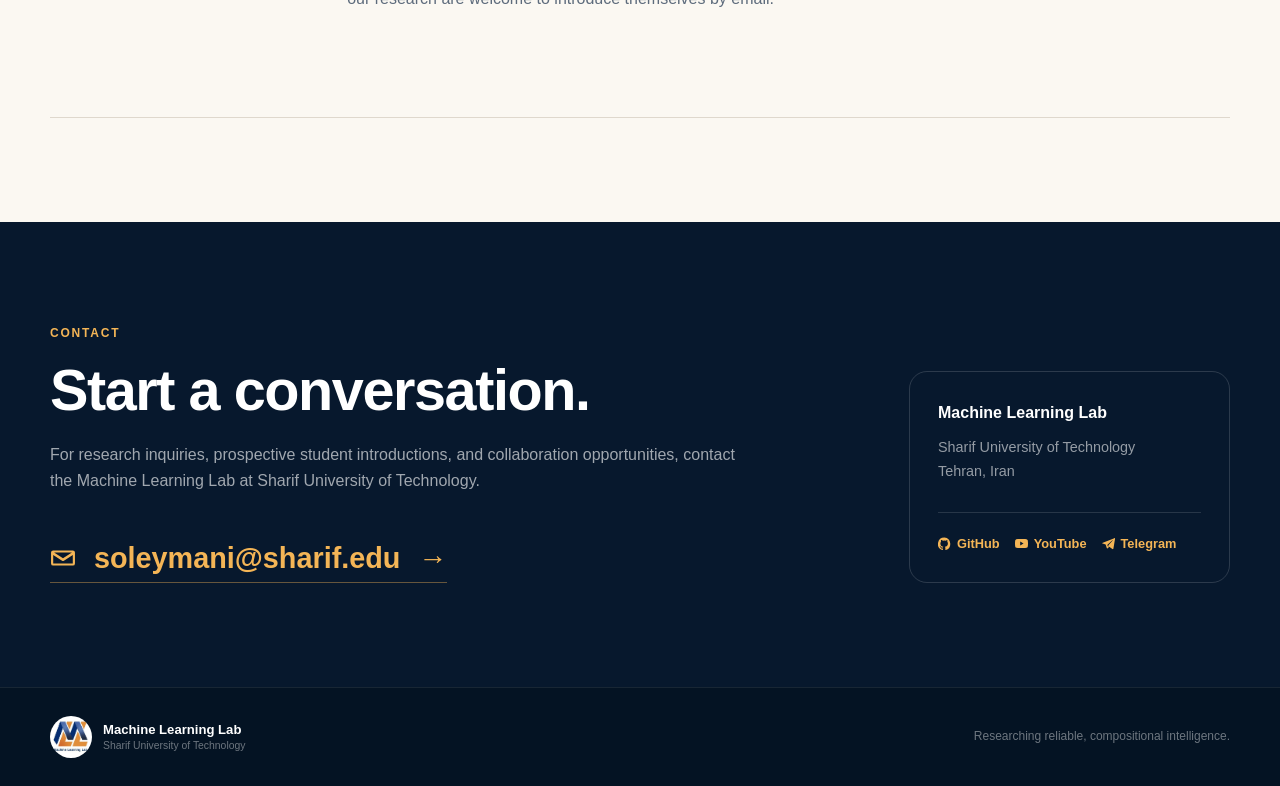
==== commit bda39186: "feat: update navigation links and enhance publications section with Google Scholar link" ====
--- a/index.html
+++ b/index.html
@@ -66,7 +66,7 @@
             <a href="#projects" class="nav-link">Research</a>
             <a href="#people" class="nav-link">People</a>
             <a href="#courses" class="nav-link">Courses</a>
-            <a href="publications.html" class="nav-link">Publications</a>
+            <a href="#publications" class="nav-link">Publications</a>
             <a href="#contact" class="nav-link nav-contact">Contact</a>
         </div>
     </div>
@@ -124,8 +124,12 @@
                     <p>We create benchmarks and learning methods for shifts formed by novel compositions of previously seen concepts.</p>
                 </div>
             </details>
-                        <details class="research-card">
-                <summary><span><strong>Large Vision-Language Models</strong><small>Compositional understanding and visual reasoning.</small></span></summary>
+            <details class="research-card">
+                <summary><span><strong>Compositional Text-to-Image Generation</strong><small>Faithfully composing objects, attributes, and relations.</small></span></summary>
+                <div class="research-body"><p>We design test-time strategies that improve compositional control in text-to-image generation. Our work addresses missing objects, attribute binding, and relational failures by enforcing stronger alignment between textual descriptions and visual elements.</p></div>
+            </details>
+            <details class="research-card">
+                <summary><span><strong>Vision-Language Models</strong><small>Compositional understanding and visual reasoning.</small></span></summary>
                 <div class="research-body">
                     <h3>Visual Reasoning</h3><p>We develop benchmarks and methods that probe multi-step reasoning and relational understanding in large vision-language models.</p>
                     <h3>Representational Analysis</h3><p>We examine how models such as CLIP represent objects, attributes, and their interactions to identify where compositionality emerges—and where it breaks.</p>
@@ -148,15 +152,6 @@
                     <div><h3>Chain-of-Thought Faithfulness</h3><p>Evaluation of deceptive or misleading reasoning behavior in language models.</p></div>
                 </div>
             </details>
-                        <details class="research-card">
-                <summary><span><strong>Compositional Text-to-Image Generation</strong><small>Faithfully composing objects, attributes, and relations.</small></span></summary>
-                <div class="research-body"><p>We design test-time strategies that improve compositional control in text-to-image generation. Our work addresses missing objects, attribute binding, and relational failures by enforcing stronger alignment between textual descriptions and visual elements.</p></div>
-            </details>
-
-        </div>
-        <div class="research-publications-link">
-            <p>See how these research directions translate into recent papers.</p>
-            <a class="button button-primary" href="publications.html">Browse publications by topic <span aria-hidden="true">→</span></a>
         </div>
     </div>
 </section>
@@ -1007,8 +1002,8 @@
 
 <section class="section publication-section" id="publications">
     <div class="container publication-panel">
-        <div><p class="eyebrow">Publications</p><h2>Discover our recent research output.</h2><p>Explore the lab's 2025–2026 papers, organized around our five research directions and other collaborative work.</p></div>
-        <a class="button button-light" href="publications.html">Explore publications <span aria-hidden="true">→</span></a>
+        <div><p class="eyebrow">Publications</p><h2>Discover our research output.</h2><p>Visit Dr. Mahdieh Soleymani's Google Scholar profile for publications, preprints, and citation information.</p></div>
+        <a class="button button-light" href="https://scholar.google.com/citations?user=S1U0KlgAAAAJ&amp;hl=en&amp;oi=sra" target="_blank" rel="noopener">View Google Scholar <span aria-hidden="true">↗</span></a>
     </div>
 </section>
 
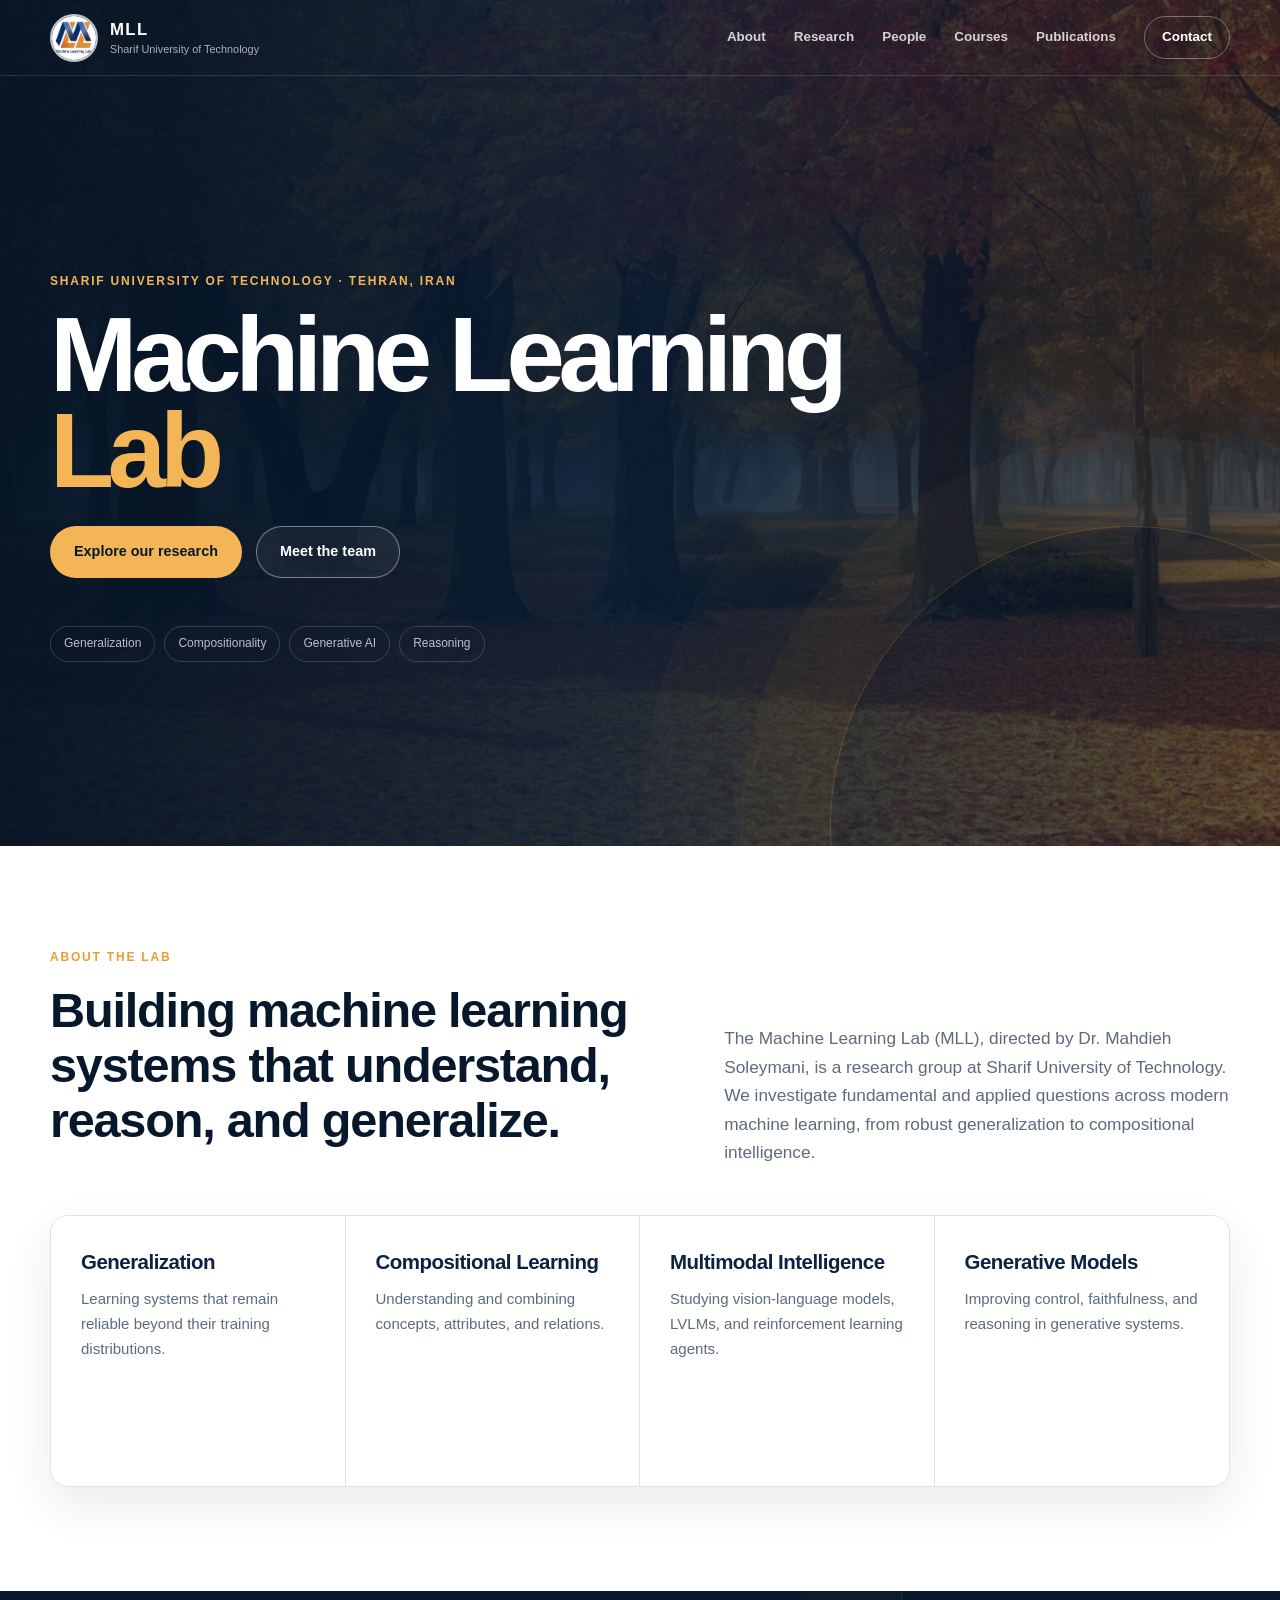
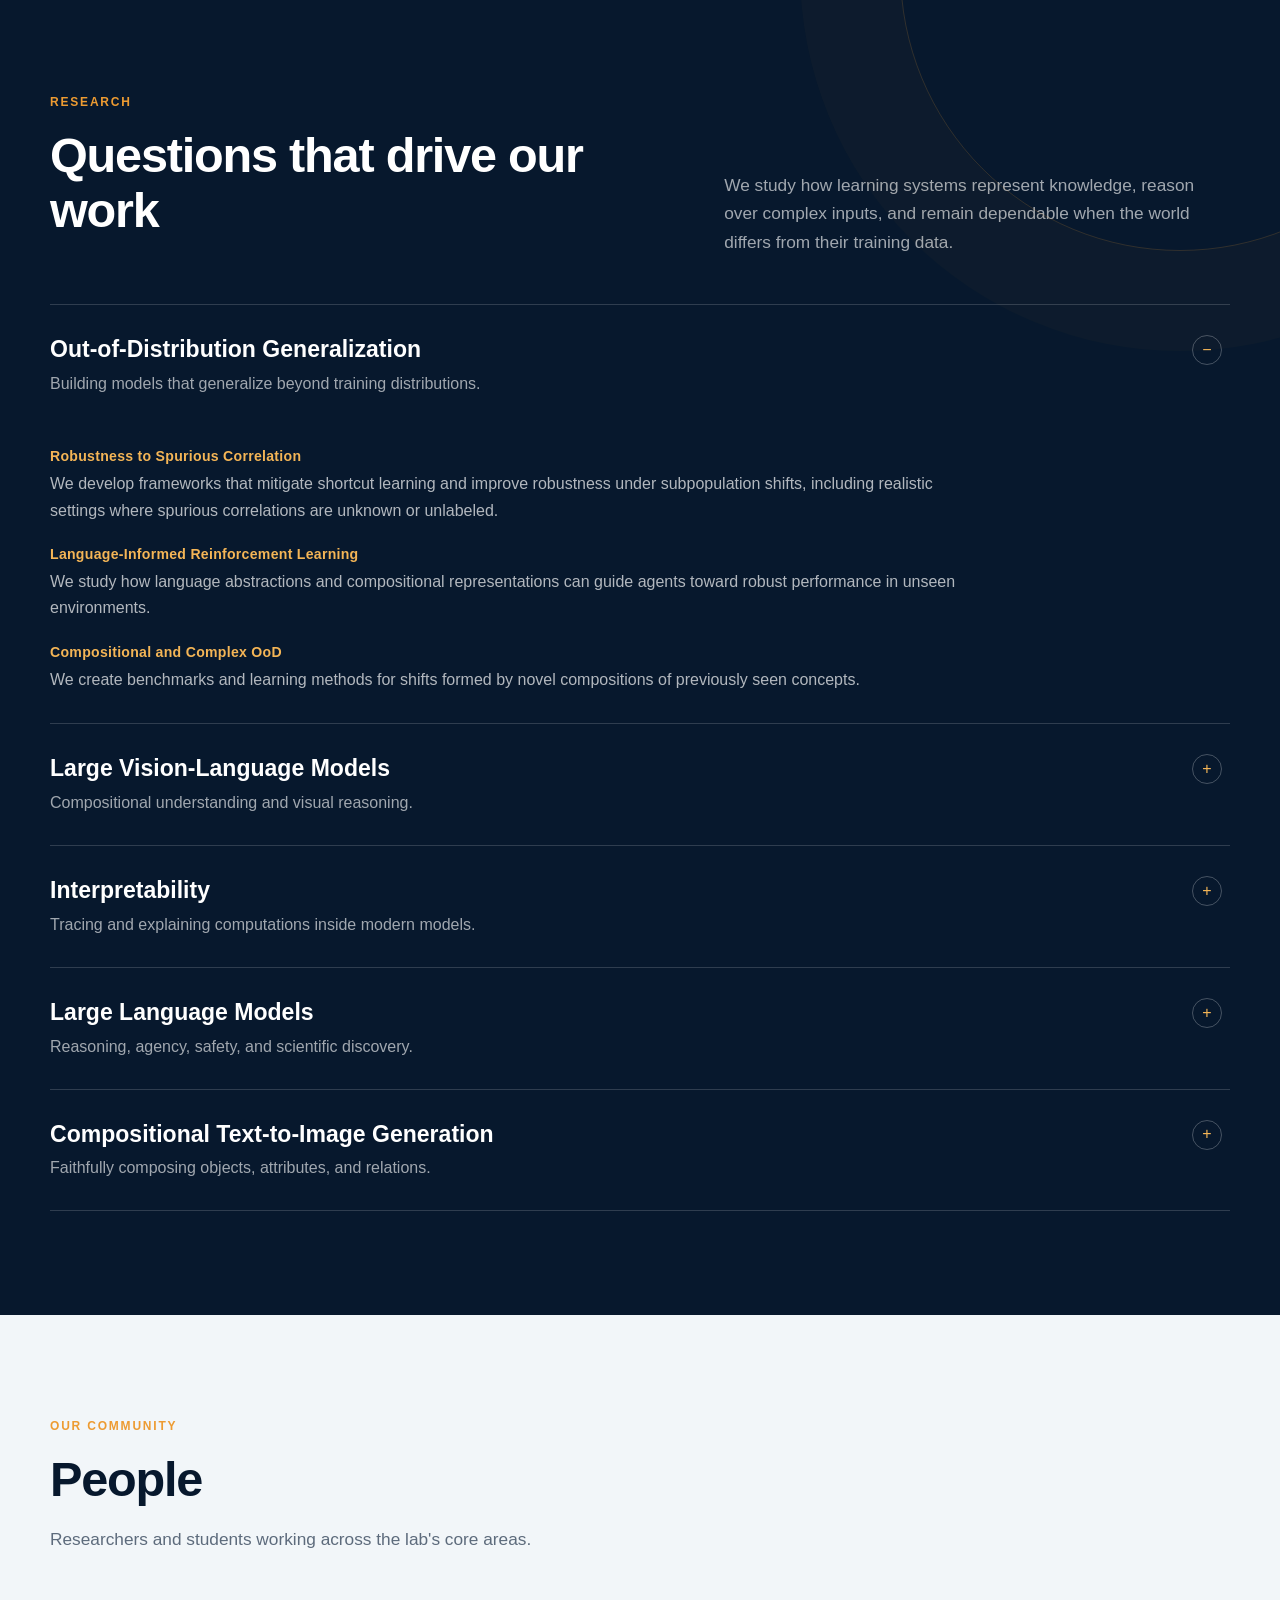
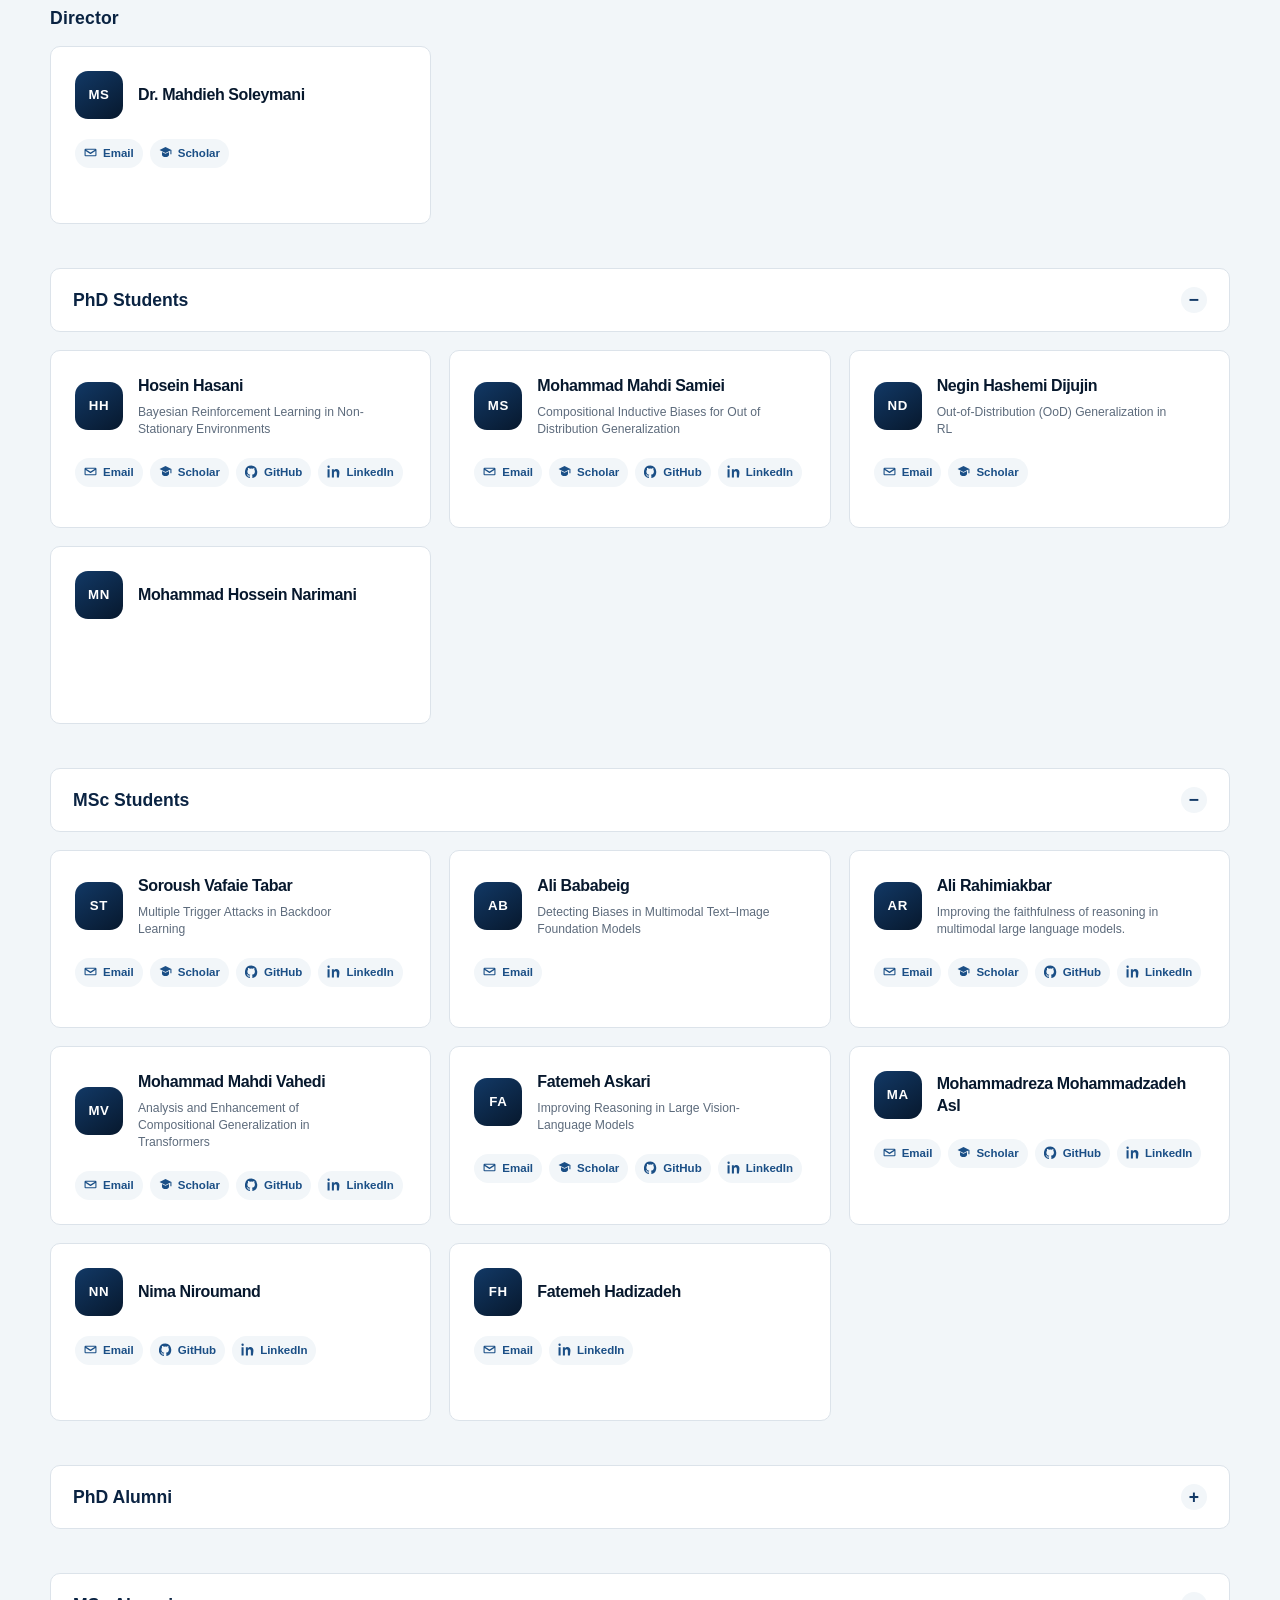
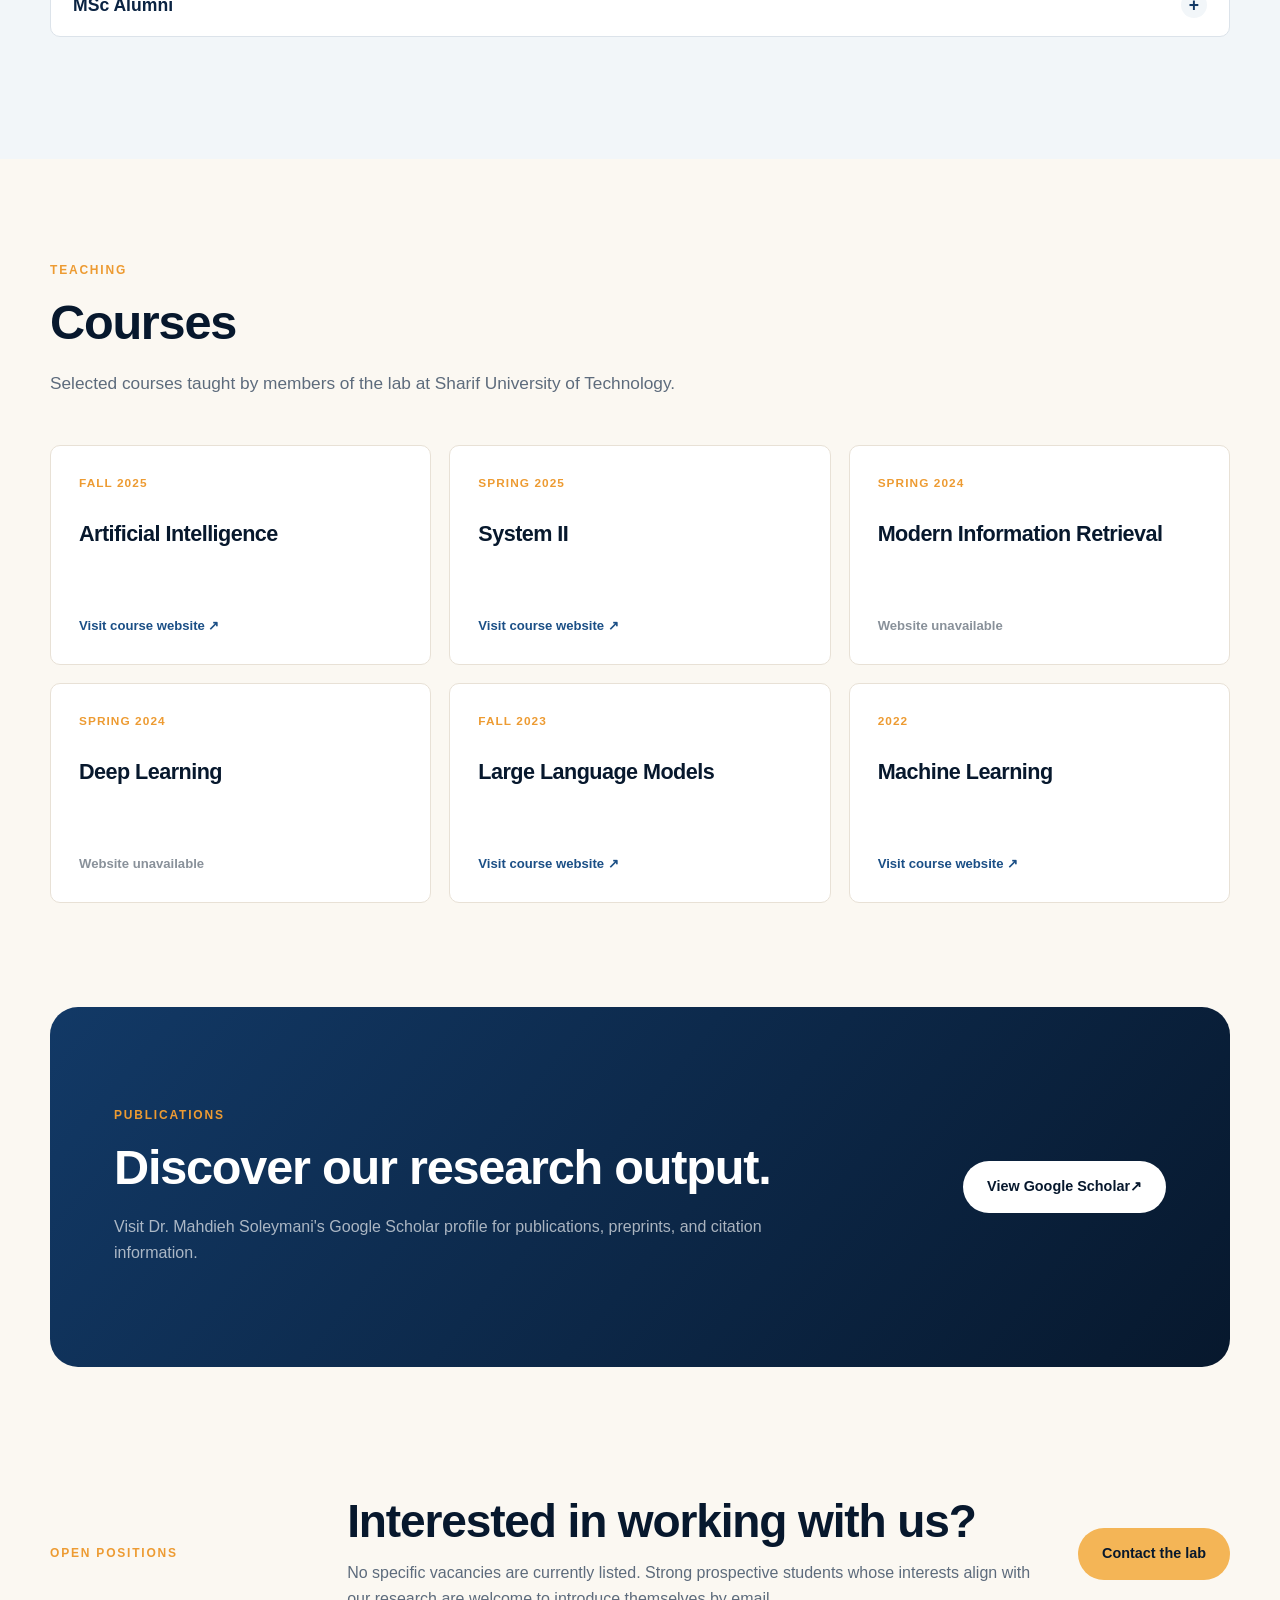
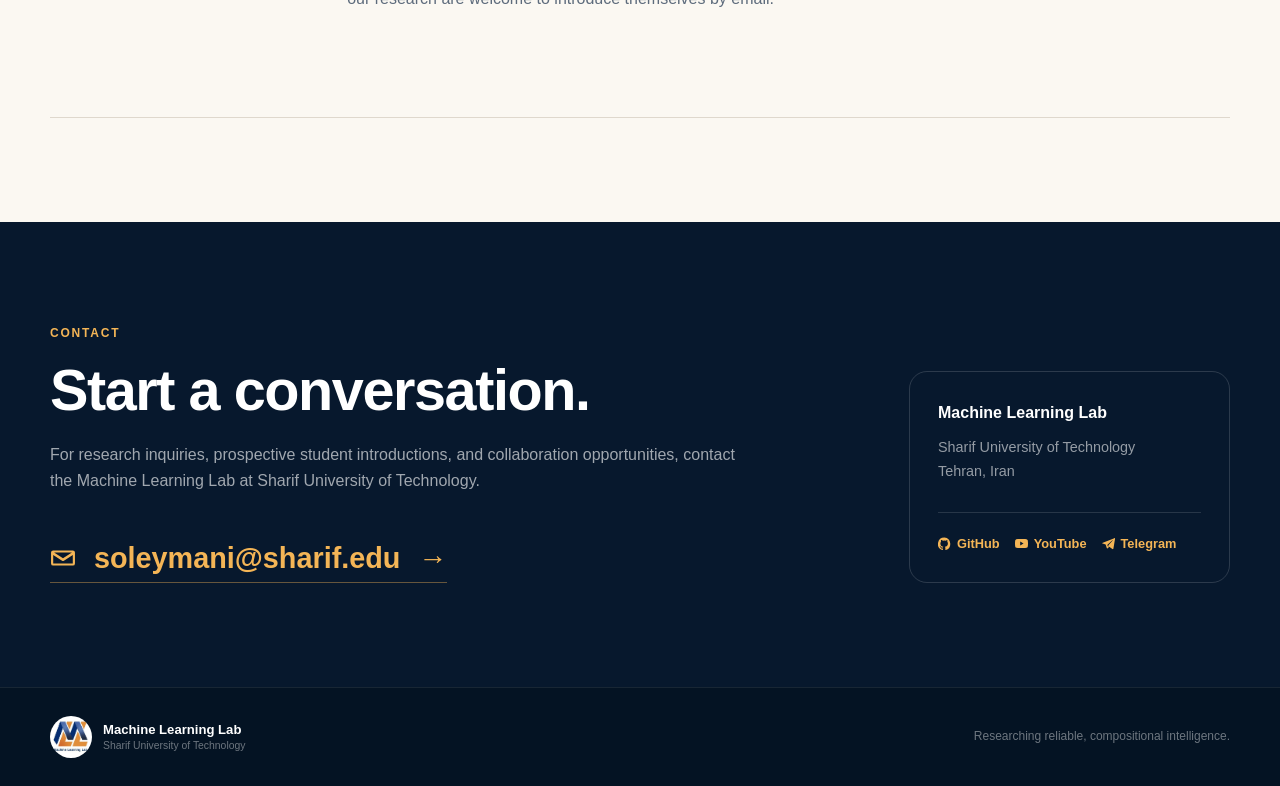
==== commit e54882f1: "Merge branch 'main' of github.com:sharif-ml-lab/sharif-ml-lab.github.io" ====
--- a/index.html
+++ b/index.html
@@ -124,12 +124,8 @@
                     <p>We create benchmarks and learning methods for shifts formed by novel compositions of previously seen concepts.</p>
                 </div>
             </details>
-            <details class="research-card">
-                <summary><span><strong>Compositional Text-to-Image Generation</strong><small>Faithfully composing objects, attributes, and relations.</small></span></summary>
-                <div class="research-body"><p>We design test-time strategies that improve compositional control in text-to-image generation. Our work addresses missing objects, attribute binding, and relational failures by enforcing stronger alignment between textual descriptions and visual elements.</p></div>
-            </details>
-            <details class="research-card">
-                <summary><span><strong>Vision-Language Models</strong><small>Compositional understanding and visual reasoning.</small></span></summary>
+                        <details class="research-card">
+                <summary><span><strong>Large Vision-Language Models</strong><small>Compositional understanding and visual reasoning.</small></span></summary>
                 <div class="research-body">
                     <h3>Visual Reasoning</h3><p>We develop benchmarks and methods that probe multi-step reasoning and relational understanding in large vision-language models.</p>
                     <h3>Representational Analysis</h3><p>We examine how models such as CLIP represent objects, attributes, and their interactions to identify where compositionality emerges—and where it breaks.</p>
@@ -152,6 +148,11 @@
                     <div><h3>Chain-of-Thought Faithfulness</h3><p>Evaluation of deceptive or misleading reasoning behavior in language models.</p></div>
                 </div>
             </details>
+                        <details class="research-card">
+                <summary><span><strong>Compositional Text-to-Image Generation</strong><small>Faithfully composing objects, attributes, and relations.</small></span></summary>
+                <div class="research-body"><p>We design test-time strategies that improve compositional control in text-to-image generation. Our work addresses missing objects, attribute binding, and relational failures by enforcing stronger alignment between textual descriptions and visual elements.</p></div>
+            </details>
+
         </div>
     </div>
 </section>
